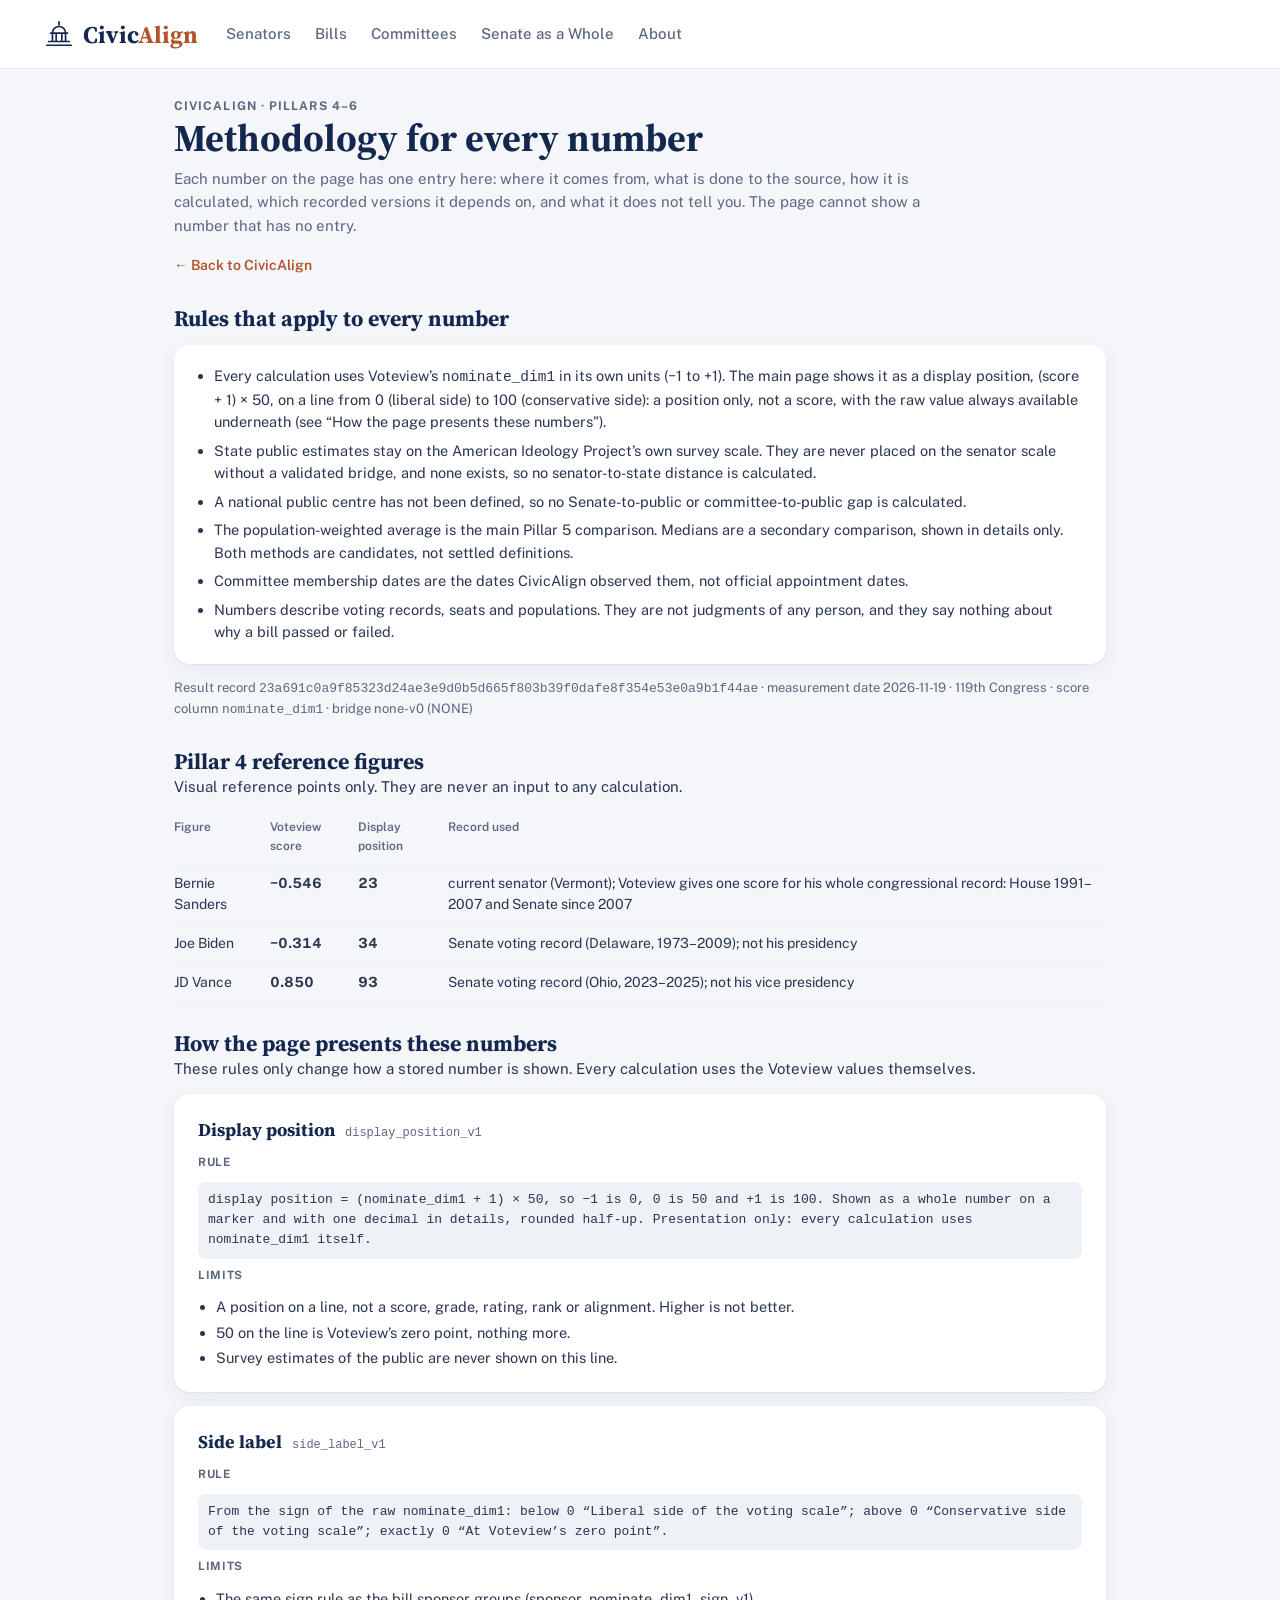
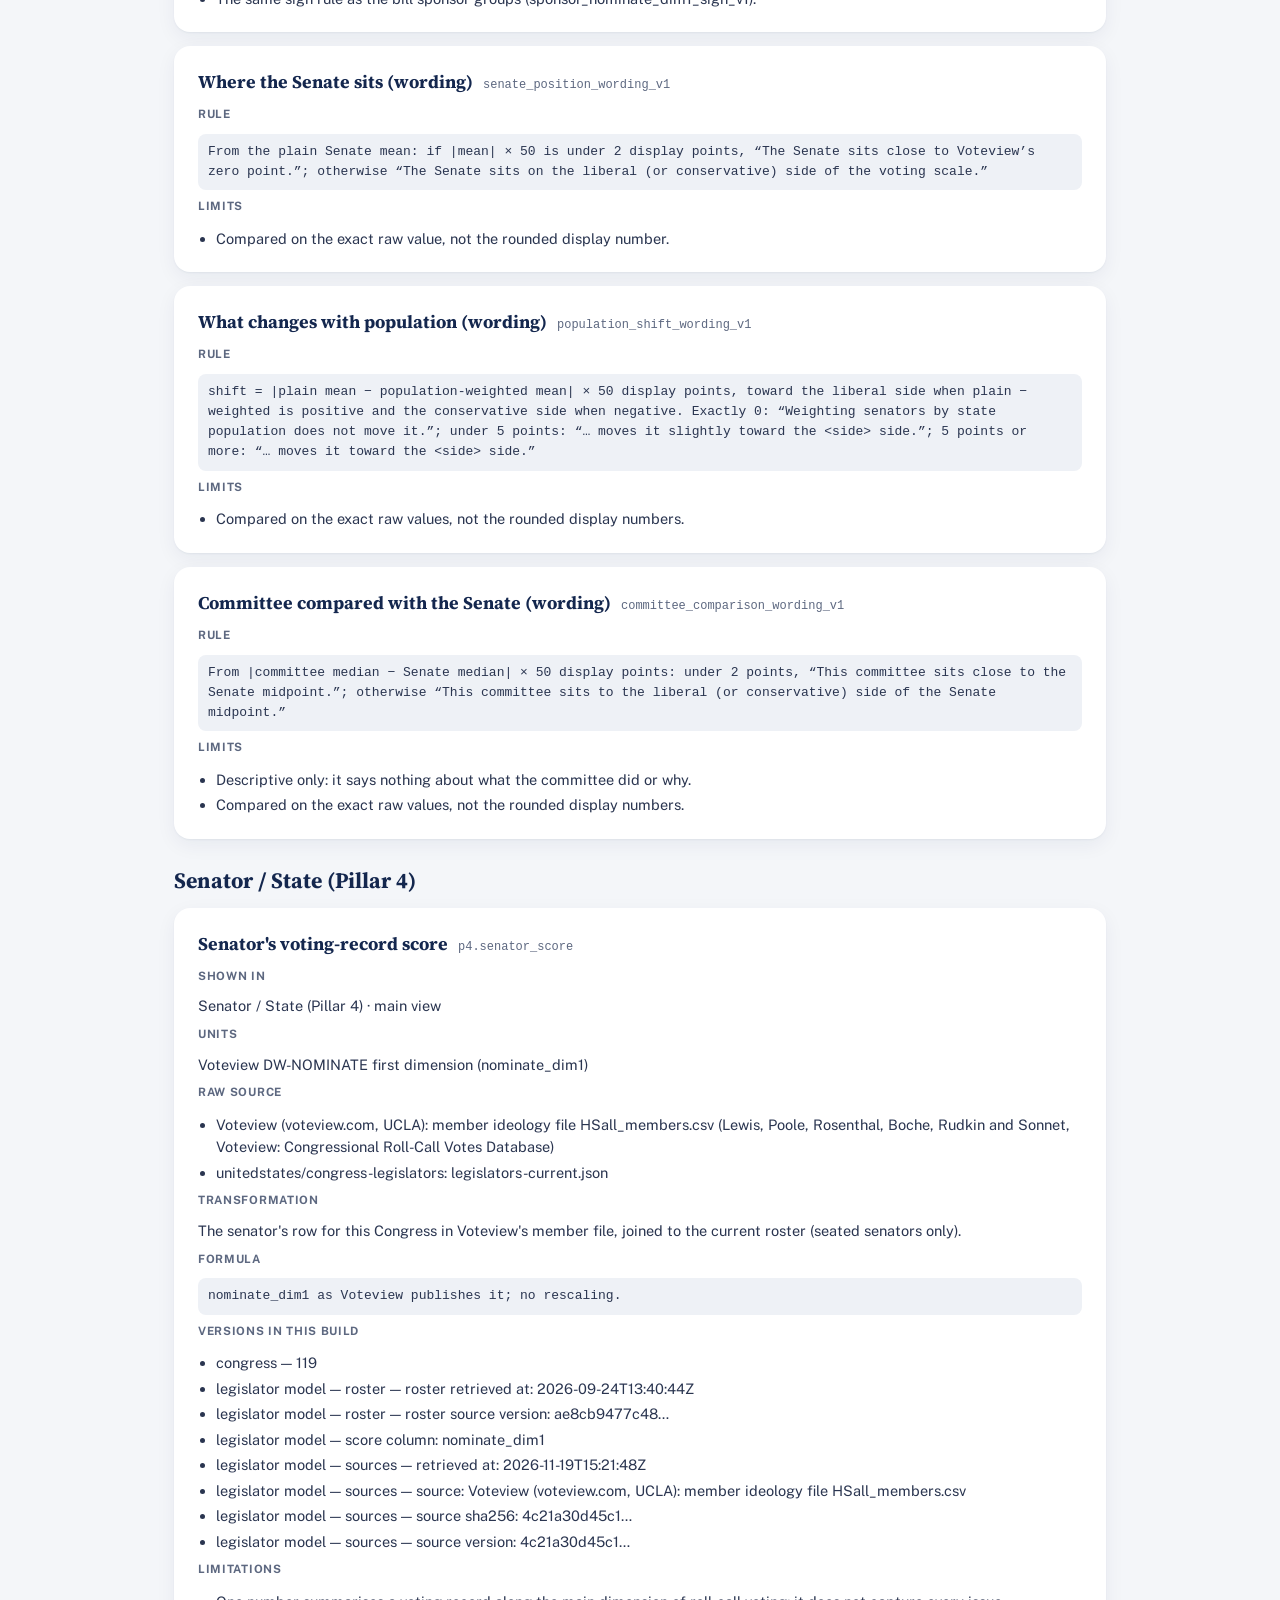
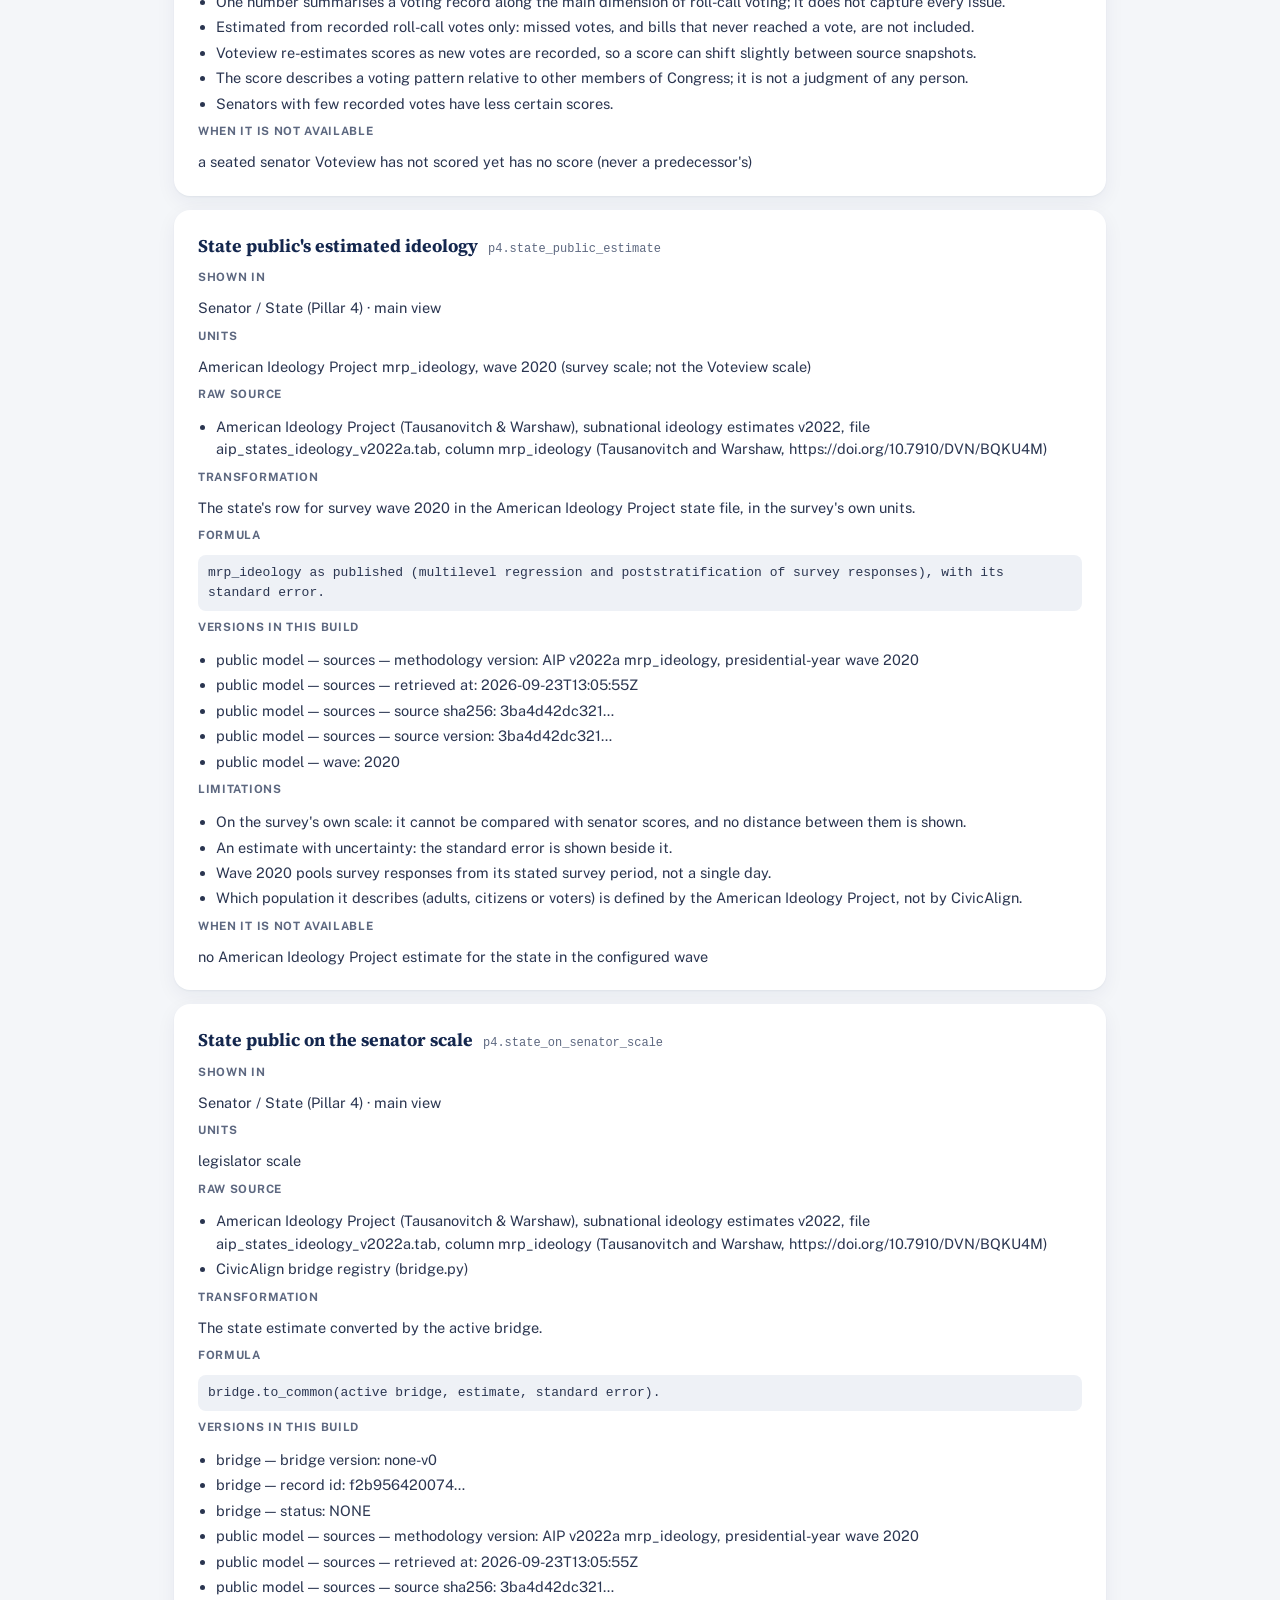
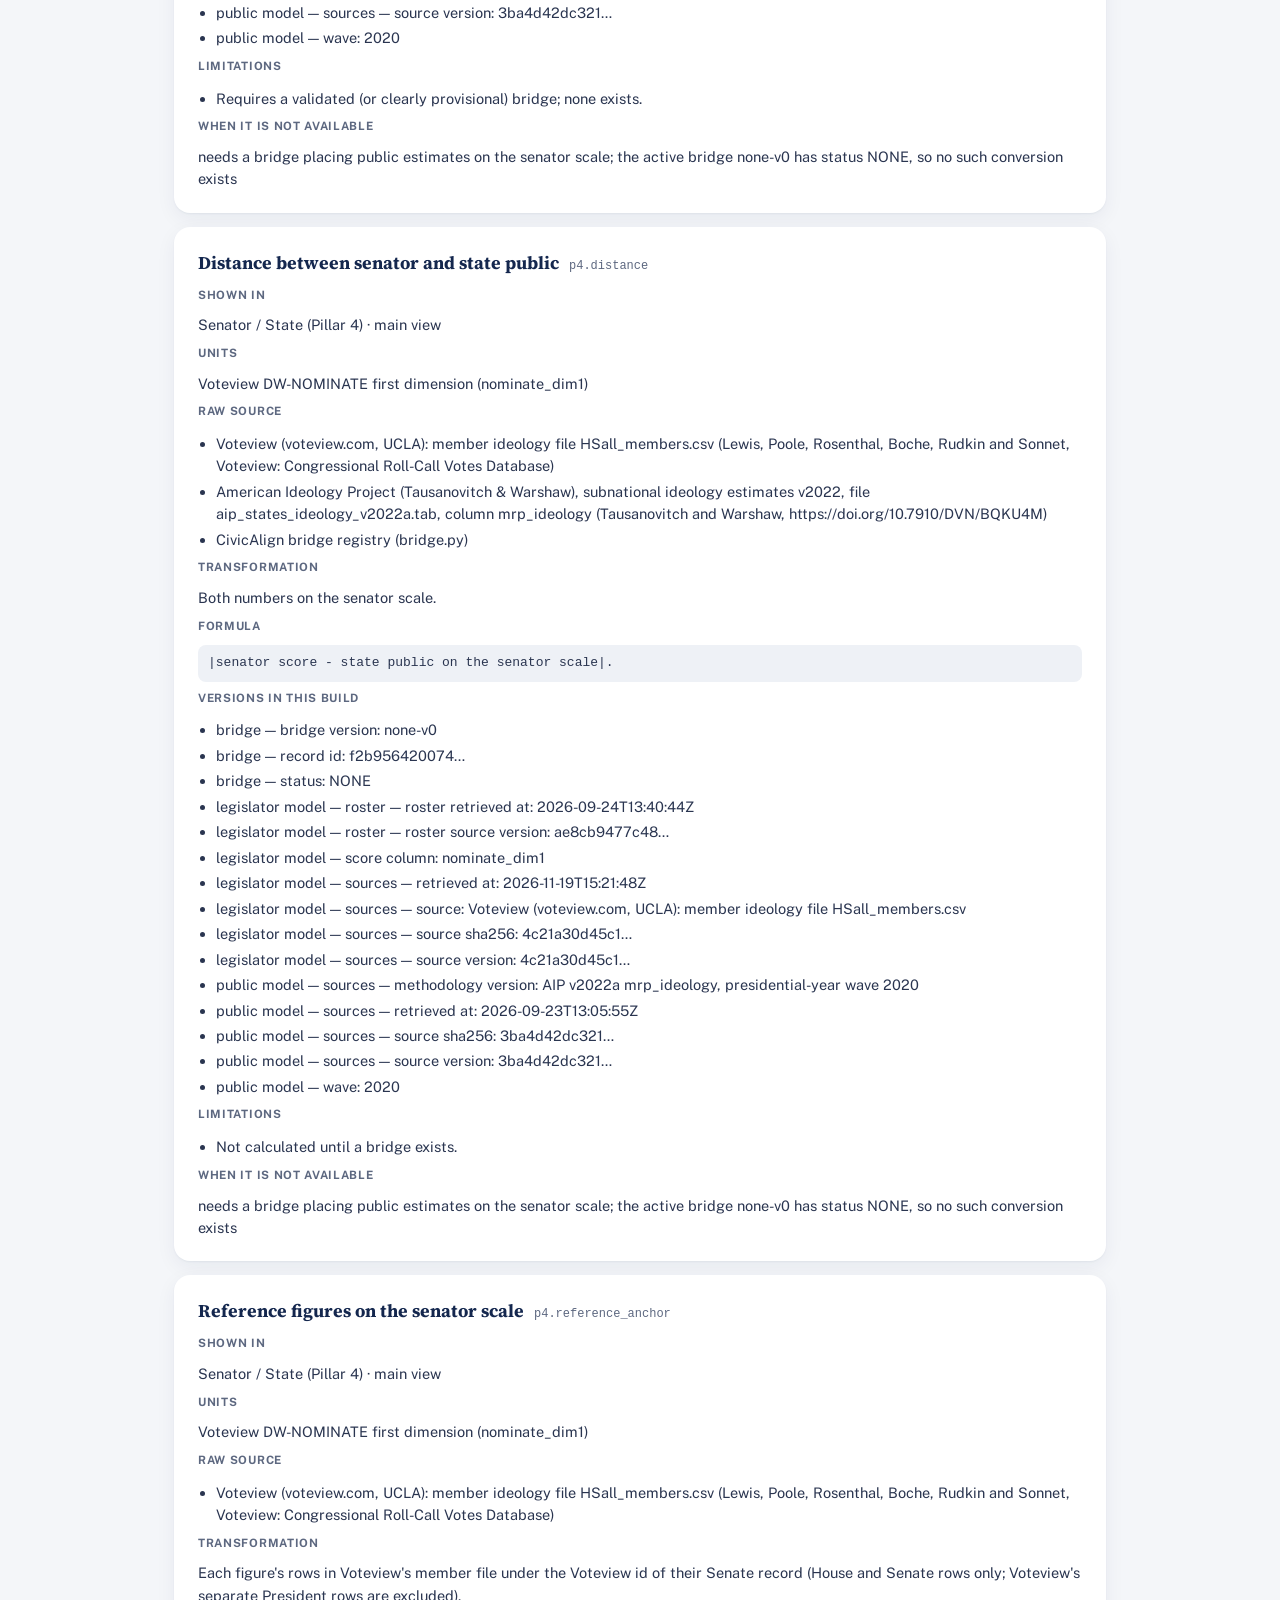
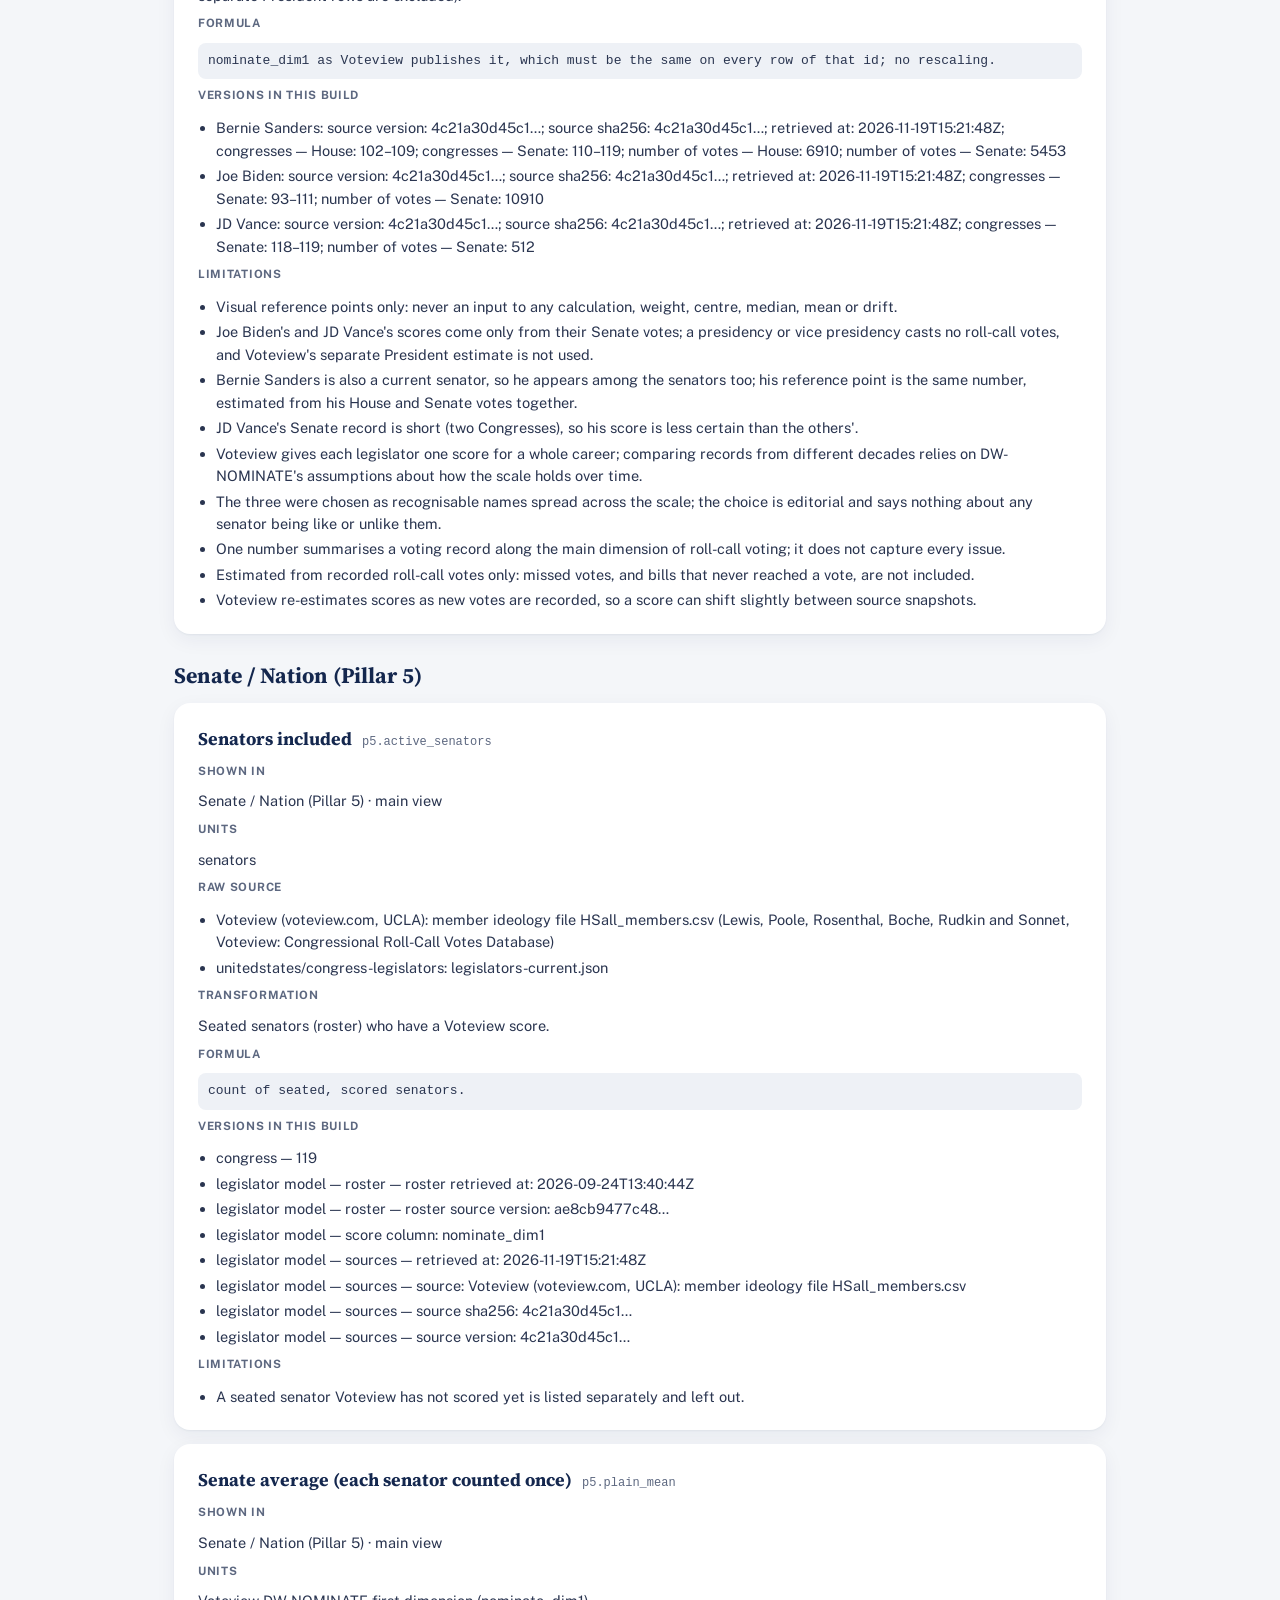
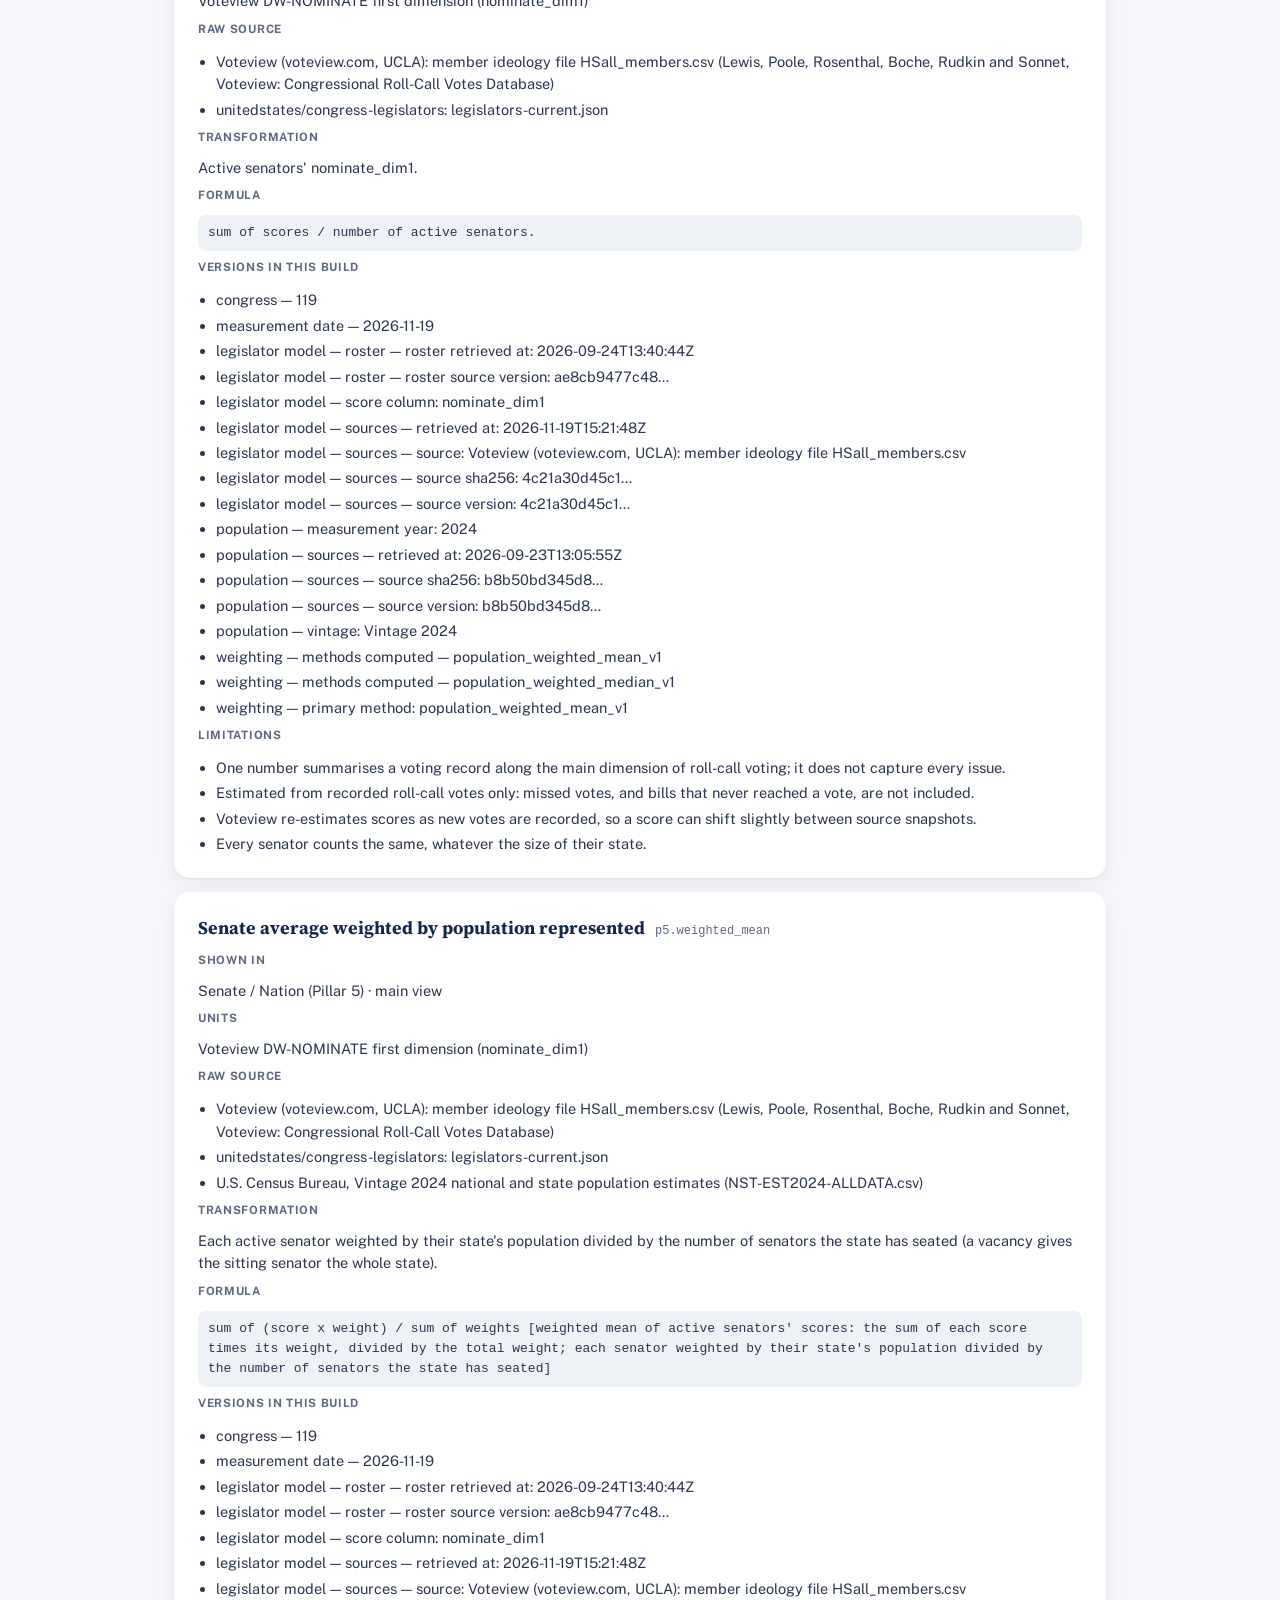
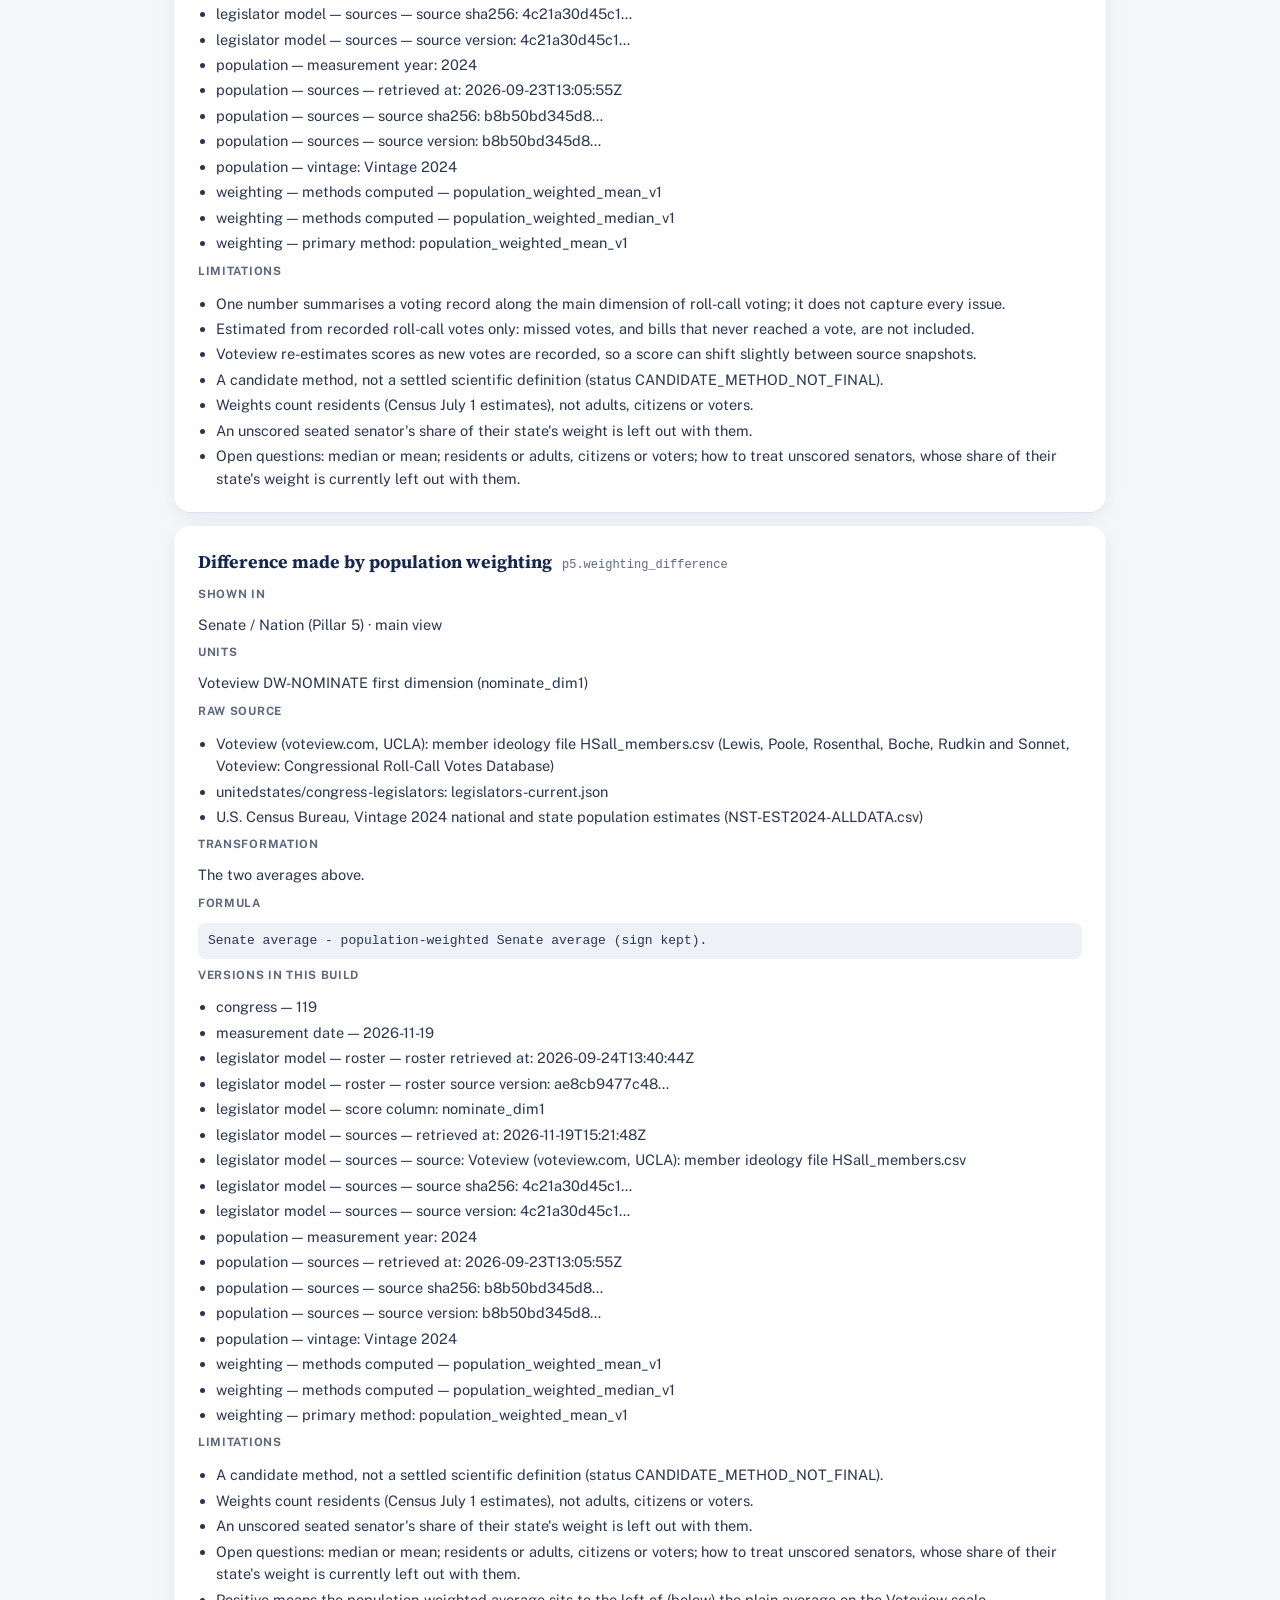
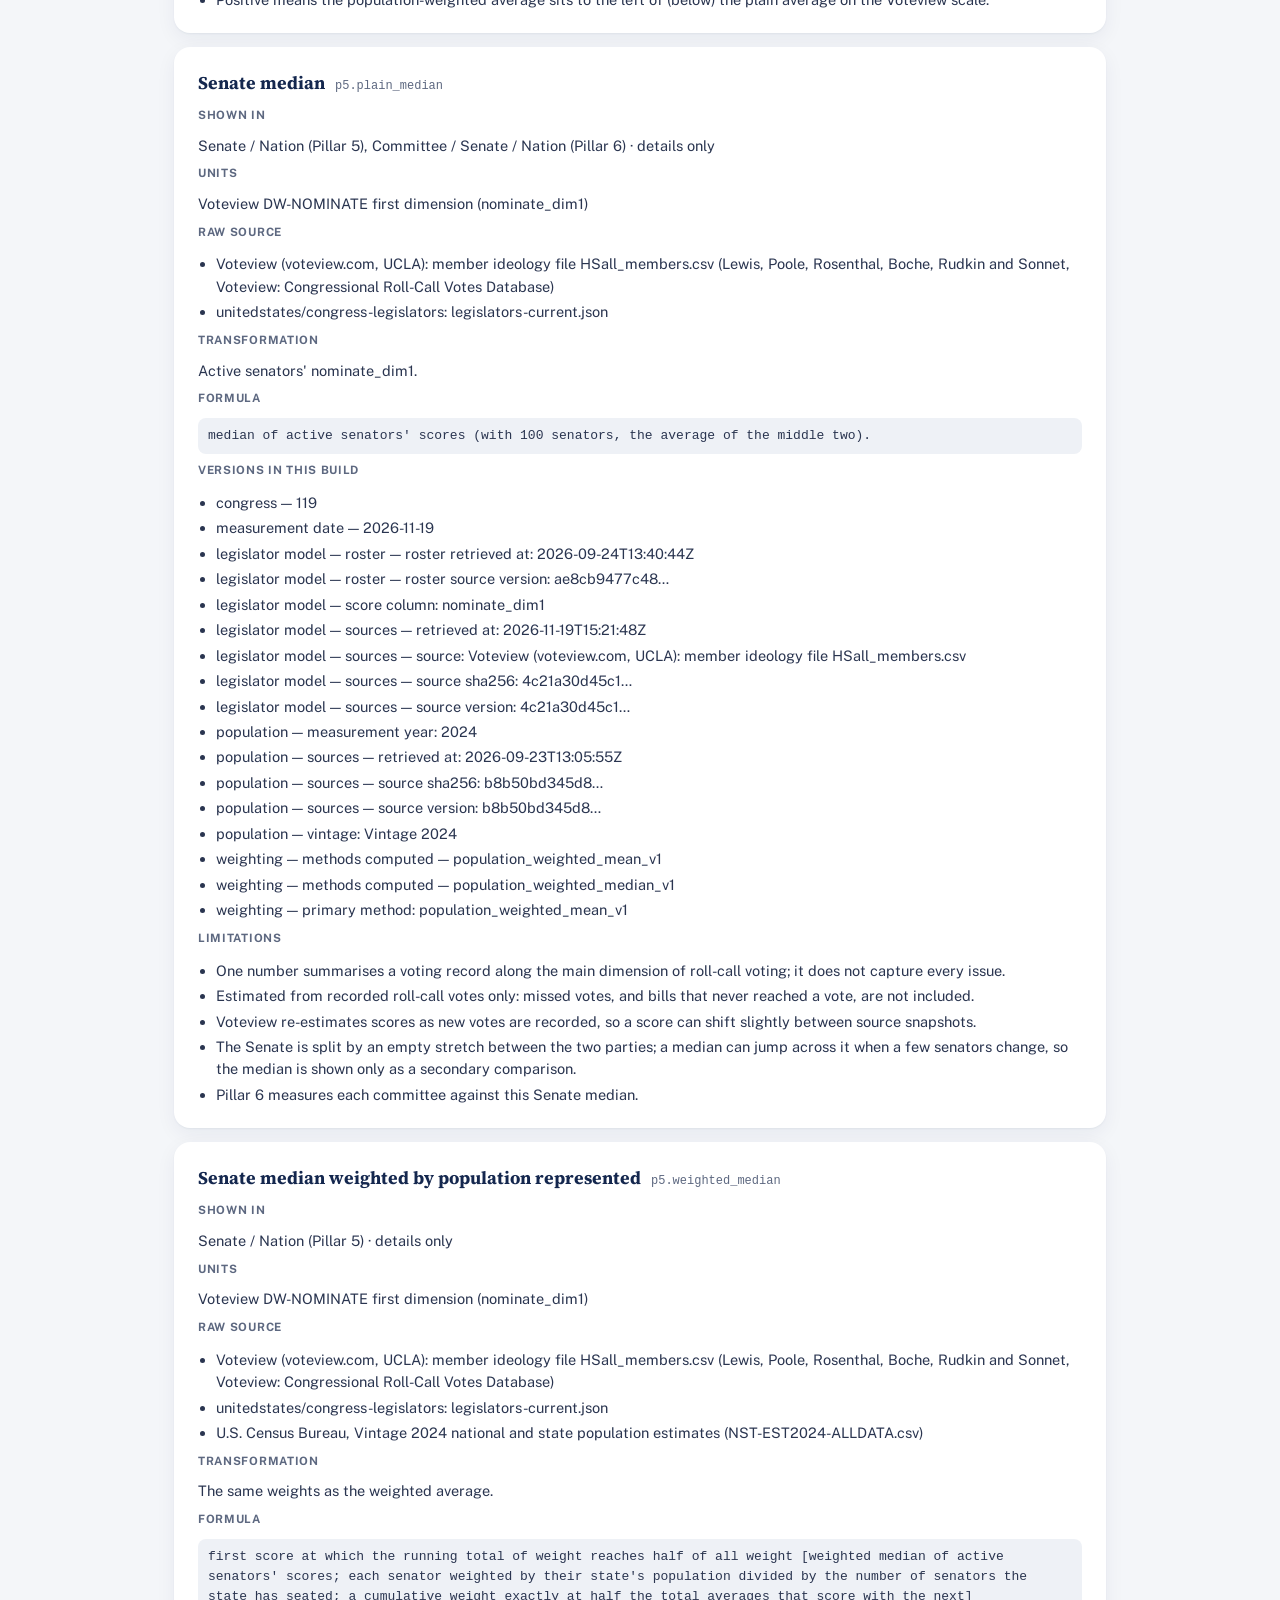
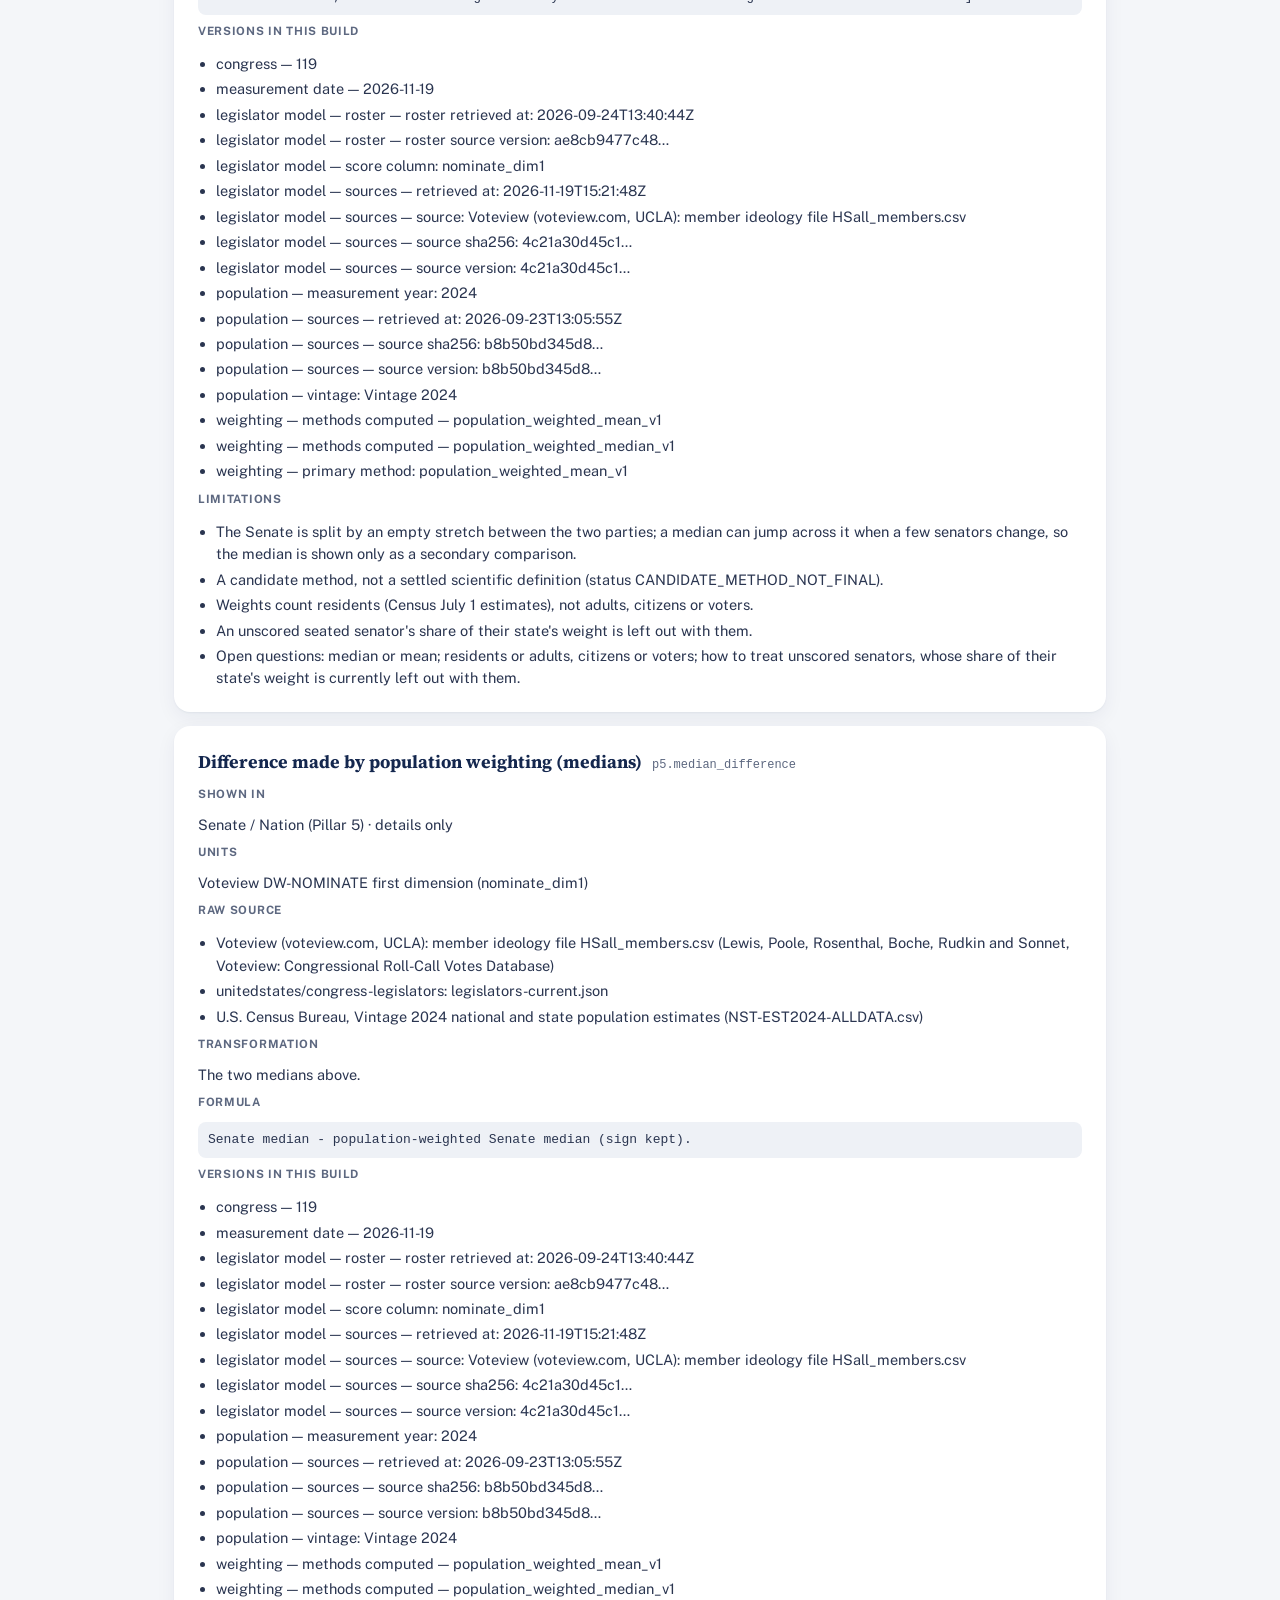
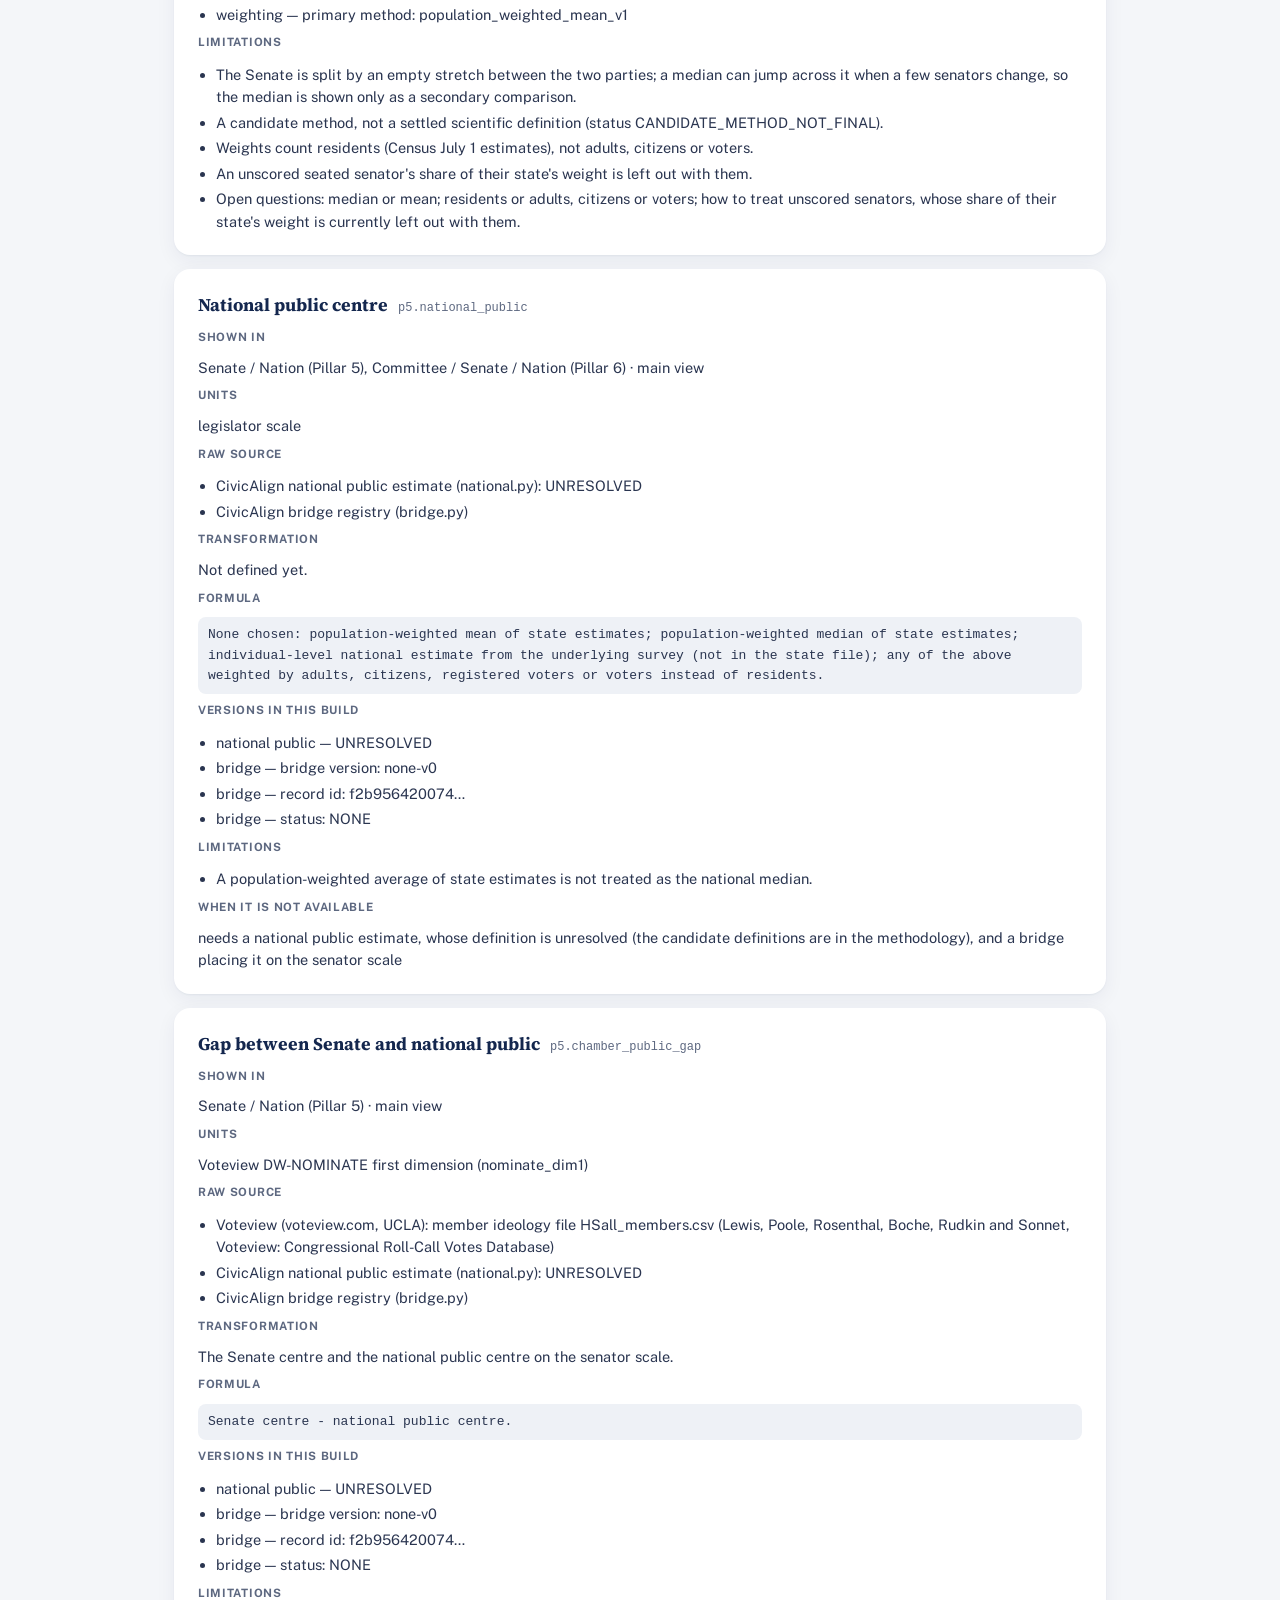
==== demo/methodology.html @ acb94f49 "Daily update: pages and records refreshed from a verified source snapshot" ====
<!DOCTYPE html>
<html lang="en">
<head>
<meta charset="utf-8">
<meta name="viewport" content="width=device-width, initial-scale=1, viewport-fit=cover">
<title>Pillars 4–6 Methodology</title>
<meta name="description" content="The source, transformation, formula, versions and limitations behind every number on the CivicAlign Pillars 4–6 page.">
<link rel="preconnect" href="https://fonts.googleapis.com">
<link rel="preconnect" href="https://fonts.gstatic.com" crossorigin>
<link rel="stylesheet" href="https://fonts.googleapis.com/css2?family=Source+Serif+4:opsz,wght@8..60,400;8..60,600;8..60,700&family=Public+Sans:wght@400;500;600;700&display=swap">
<link rel="stylesheet" href="civicalign.css">
<style>
:root,:root:not([data-theme="light"]),:root[data-theme="dark"]{color-scheme:light;--paper:#f4f6f9;--surface:#fff;--ink:#14274e;--muted:#5d6880;--rule:#e2e6ee;--rule-soft:#eef1f6;--alert:#b4532a;--alert-soft:#fbf1ec;--calm:#1f7a4d;--calm-soft:#e6f4ec;--rep:#c0392b;--dem:#2f5fb3;--text:#2a3550}
body{background:var(--paper);color:var(--text);font-size:15px;line-height:1.55}
a{color:var(--alert);text-decoration:none}a:hover{text-decoration:underline}
.site{background:#fff;border-bottom:1px solid var(--rule)}.site-in{max-width:1240px;margin:auto;padding:0 24px;display:flex;align-items:center;gap:28px;min-height:68px;flex-wrap:wrap}
.logo{display:flex;align-items:center;gap:9px;font:700 24px var(--serif);color:var(--ink);white-space:nowrap}.logo:hover{text-decoration:none}.logo b{color:var(--alert);font-weight:700}
.site nav{display:flex;gap:24px;align-self:stretch;overflow-x:auto;scrollbar-width:none}.site nav a{display:flex;align-items:center;color:var(--muted);font-weight:500;white-space:nowrap;min-height:40px}.site nav a:hover{color:var(--ink);text-decoration:none}
.wrap{max-width:980px;padding:28px 24px 48px}
h1,h2,h3{color:var(--ink);font-weight:700}h1{font-size:38px;line-height:1.2;letter-spacing:0}
.eyebrow{font-family:var(--sans);font-weight:700;letter-spacing:.09em}.sub{font-size:15px;max-width:760px;margin-top:6px}
.wrap>header{margin-bottom:8px}
.wrap h2{margin-top:28px;font-size:22px}
.rules,.entry{background:var(--surface);border-radius:16px;box-shadow:0 1px 2px rgba(20,39,78,.05),0 6px 20px rgba(20,39,78,.06);border:0}
.rules{margin-top:14px;padding:20px 24px 20px 40px;display:grid;gap:6px;font-size:14.5px;max-width:none}
.entry{margin-top:14px;padding:22px 24px}
.entry:target{outline:2px solid var(--alert);outline-offset:2px}
.entry h3{font-size:18px}
.entry h3 code{font-family:var(--mono);font-size:12px;font-weight:400;color:var(--muted);margin-left:6px}
.entry dl{margin:10px 0 0;display:grid;gap:8px}
.entry dt{font-size:11.5px;font-weight:700;letter-spacing:.06em;text-transform:uppercase;color:var(--muted)}
.entry dd{margin:2px 0 0;font-size:14.5px;overflow-wrap:anywhere}
.entry ul{margin:2px 0 0;padding-left:18px;display:grid;gap:3px}
.entry .formula{font-family:var(--mono);font-size:13px;background:var(--rule-soft);padding:8px 10px;border-radius:8px}
.asof{margin-top:14px;font-size:13px;color:var(--muted);overflow-wrap:anywhere}
table.anchors{border-collapse:collapse;width:100%;margin-top:12px;font-size:14px}
table.anchors th,table.anchors td{text-align:left;padding:8px 10px 8px 0;border-bottom:1px solid var(--rule-soft);vertical-align:top}
table.anchors th{font-size:12px;color:var(--muted);font-weight:600}
table.anchors td.n{font-variant-numeric:tabular-nums;font-weight:700;white-space:nowrap}
.back{margin-top:18px;font-size:14px}.back a{color:var(--alert);font-weight:600}
@media (max-width:640px){.site-in{padding:10px 16px;gap:6px 16px}.site nav{flex:1 1 100%;gap:18px}.wrap{padding:16px 16px 36px}h1{font-size:30px}.rules{padding:16px 16px 16px 32px}.entry{padding:16px}}
</style>
</head>
<body>
<div class="site"><div class="site-in"><a class="logo" href="civicalign.html"><svg width="30" height="30" viewBox="0 0 32 32" fill="none" stroke="#14274e" stroke-width="1.8" stroke-linecap="round" aria-hidden="true"><path d="M16 3v3M9 15a7 7 0 0 1 14 0M7 15h18M9 15v9M13 15v9M19 15v9M23 15v9M5 24h22M3 28h26"/></svg><span>Civic<b>Align</b></span></a>
<nav aria-label="Main"><a href="civicalign.html#/senators">Senators</a><a href="civicalign.html#/bills">Bills</a><a href="civicalign.html#/committees">Committees</a><a href="civicalign.html#/senate">Senate as a Whole</a><a href="civicalign.html#/about">About</a></nav></div></div>
<div class="wrap">
<header>
  <p class="eyebrow">CivicAlign &middot; Pillars 4–6</p>
  <h1>Methodology for every number</h1>
  <p class="sub">Each number on the page has one entry here: where it comes from, what is done to the
    source, how it is calculated, which recorded versions it depends on, and what it does not tell you.
    The page cannot show a number that has no entry.</p>
  <p class="back"><a href="civicalign.html">← Back to CivicAlign</a></p>
</header>

<h2>Rules that apply to every number</h2>
<ul class="rules">
  <li>Every calculation uses Voteview’s <code>nominate_dim1</code> in its own units (−1 to +1). The main page shows it as a display position, (score + 1) × 50, on a line from 0 (liberal side) to 100 (conservative side): a position only, not a score, with the raw value always available underneath (see “How the page presents these numbers”).</li>
  <li>State public estimates stay on the American Ideology Project’s own survey scale. They are never placed on the senator scale without a validated bridge, and none exists, so no senator-to-state distance is calculated.</li>
  <li>A national public centre has not been defined, so no Senate-to-public or committee-to-public gap is calculated.</li>
  <li>The population-weighted average is the main Pillar 5 comparison. Medians are a secondary comparison, shown in details only. Both methods are candidates, not settled definitions.</li>
  <li>Committee membership dates are the dates CivicAlign observed them, not official appointment dates.</li>
  <li>Numbers describe voting records, seats and populations. They are not judgments of any person, and they say nothing about why a bill passed or failed.</li>
</ul>

<p class="asof">Result record <code>23a691c0a9f85323d24ae3e9d0b5d665f803b39f0dafe8f354e53e0a9b1f44ae</code> &middot; measurement date 2026-11-19 &middot; 119th Congress &middot; score column <code>nominate_dim1</code> &middot; bridge none-v0 (NONE)</p><h2 id="anchors">Pillar 4 reference figures</h2><p>Visual reference points only. They are never an input to any calculation.</p><table class="anchors"><tr><th>Figure</th><th>Voteview score</th><th>Display position</th><th>Record used</th></tr><tr><td>Bernie Sanders</td><td class="n">−0.546</td><td class="n">23</td><td>current senator (Vermont); Voteview gives one score for his whole congressional record: House 1991–2007 and Senate since 2007</td></tr><tr><td>Joe Biden</td><td class="n">−0.314</td><td class="n">34</td><td>Senate voting record (Delaware, 1973–2009); not his presidency</td></tr><tr><td>JD Vance</td><td class="n">0.850</td><td class="n">93</td><td>Senate voting record (Ohio, 2023–2025); not his vice presidency</td></tr></table><h2 id="display-rules">How the page presents these numbers</h2><p>These rules only change how a stored number is shown. Every calculation uses the Voteview values themselves.</p><section class="entry" id="display_position_v1"><h3>Display position <code>display_position_v1</code></h3><dl><dt>Rule</dt><dd class="formula">display position = (nominate_dim1 + 1) × 50, so −1 is 0, 0 is 50 and +1 is 100. Shown as a whole number on a marker and with one decimal in details, rounded half-up. Presentation only: every calculation uses nominate_dim1 itself.</dd><dt>Limits</dt><dd><ul><li>A position on a line, not a score, grade, rating, rank or alignment. Higher is not better.</li><li>50 on the line is Voteview’s zero point, nothing more.</li><li>Survey estimates of the public are never shown on this line.</li></ul></dd></dl></section><section class="entry" id="side_label_v1"><h3>Side label <code>side_label_v1</code></h3><dl><dt>Rule</dt><dd class="formula">From the sign of the raw nominate_dim1: below 0 “Liberal side of the voting scale”; above 0 “Conservative side of the voting scale”; exactly 0 “At Voteview’s zero point”.</dd><dt>Limits</dt><dd><ul><li>The same sign rule as the bill sponsor groups (sponsor_nominate_dim1_sign_v1).</li></ul></dd></dl></section><section class="entry" id="senate_position_wording_v1"><h3>Where the Senate sits (wording) <code>senate_position_wording_v1</code></h3><dl><dt>Rule</dt><dd class="formula">From the plain Senate mean: if |mean| × 50 is under 2 display points, “The Senate sits close to Voteview’s zero point.”; otherwise “The Senate sits on the liberal (or conservative) side of the voting scale.”</dd><dt>Limits</dt><dd><ul><li>Compared on the exact raw value, not the rounded display number.</li></ul></dd></dl></section><section class="entry" id="population_shift_wording_v1"><h3>What changes with population (wording) <code>population_shift_wording_v1</code></h3><dl><dt>Rule</dt><dd class="formula">shift = |plain mean − population-weighted mean| × 50 display points, toward the liberal side when plain − weighted is positive and the conservative side when negative. Exactly 0: “Weighting senators by state population does not move it.”; under 5 points: “… moves it slightly toward the &lt;side&gt; side.”; 5 points or more: “… moves it toward the &lt;side&gt; side.”</dd><dt>Limits</dt><dd><ul><li>Compared on the exact raw values, not the rounded display numbers.</li></ul></dd></dl></section><section class="entry" id="committee_comparison_wording_v1"><h3>Committee compared with the Senate (wording) <code>committee_comparison_wording_v1</code></h3><dl><dt>Rule</dt><dd class="formula">From |committee median − Senate median| × 50 display points: under 2 points, “This committee sits close to the Senate midpoint.”; otherwise “This committee sits to the liberal (or conservative) side of the Senate midpoint.”</dd><dt>Limits</dt><dd><ul><li>Descriptive only: it says nothing about what the committee did or why.</li><li>Compared on the exact raw values, not the rounded display numbers.</li></ul></dd></dl></section><h2 id="view-senator_state">Senator / State (Pillar 4)</h2><section class="entry" id="p4.senator_score"><h3>Senator&#x27;s voting-record score <code>p4.senator_score</code></h3><dl><dt>Shown in</dt><dd>Senator / State (Pillar 4) &middot; main view</dd><dt>Units</dt><dd>Voteview DW-NOMINATE first dimension (nominate_dim1)</dd><dt>Raw source</dt><dd><ul><li>Voteview (voteview.com, UCLA): member ideology file HSall_members.csv (Lewis, Poole, Rosenthal, Boche, Rudkin and Sonnet, Voteview: Congressional Roll-Call Votes Database)</li><li>unitedstates/congress-legislators: legislators-current.json</li></ul></dd><dt>Transformation</dt><dd>The senator&#x27;s row for this Congress in Voteview&#x27;s member file, joined to the current roster (seated senators only).</dd><dt>Formula</dt><dd class="formula">nominate_dim1 as Voteview publishes it; no rescaling.</dd><dt>Versions in this build</dt><dd><ul><li>congress — 119</li><li>legislator model — roster — roster retrieved at: 2026-09-24T13:40:44Z</li><li>legislator model — roster — roster source version: ae8cb9477c48…</li><li>legislator model — score column: nominate_dim1</li><li>legislator model — sources — retrieved at: 2026-11-19T15:21:48Z</li><li>legislator model — sources — source: Voteview (voteview.com, UCLA): member ideology file HSall_members.csv</li><li>legislator model — sources — source sha256: 4c21a30d45c1…</li><li>legislator model — sources — source version: 4c21a30d45c1…</li></ul></dd><dt>Limitations</dt><dd><ul><li>One number summarises a voting record along the main dimension of roll-call voting; it does not capture every issue.</li><li>Estimated from recorded roll-call votes only: missed votes, and bills that never reached a vote, are not included.</li><li>Voteview re-estimates scores as new votes are recorded, so a score can shift slightly between source snapshots.</li><li>The score describes a voting pattern relative to other members of Congress; it is not a judgment of any person.</li><li>Senators with few recorded votes have less certain scores.</li></ul></dd><dt>When it is not available</dt><dd>a seated senator Voteview has not scored yet has no score (never a predecessor&#x27;s)</dd></dl></section><section class="entry" id="p4.state_public_estimate"><h3>State public&#x27;s estimated ideology <code>p4.state_public_estimate</code></h3><dl><dt>Shown in</dt><dd>Senator / State (Pillar 4) &middot; main view</dd><dt>Units</dt><dd>American Ideology Project mrp_ideology, wave 2020 (survey scale; not the Voteview scale)</dd><dt>Raw source</dt><dd><ul><li>American Ideology Project (Tausanovitch &amp; Warshaw), subnational ideology estimates v2022, file aip_states_ideology_v2022a.tab, column mrp_ideology (Tausanovitch and Warshaw, https://doi.org/10.7910/DVN/BQKU4M)</li></ul></dd><dt>Transformation</dt><dd>The state&#x27;s row for survey wave 2020 in the American Ideology Project state file, in the survey&#x27;s own units.</dd><dt>Formula</dt><dd class="formula">mrp_ideology as published (multilevel regression and poststratification of survey responses), with its standard error.</dd><dt>Versions in this build</dt><dd><ul><li>public model — sources — methodology version: AIP v2022a mrp_ideology, presidential-year wave 2020</li><li>public model — sources — retrieved at: 2026-09-23T13:05:55Z</li><li>public model — sources — source sha256: 3ba4d42dc321…</li><li>public model — sources — source version: 3ba4d42dc321…</li><li>public model — wave: 2020</li></ul></dd><dt>Limitations</dt><dd><ul><li>On the survey&#x27;s own scale: it cannot be compared with senator scores, and no distance between them is shown.</li><li>An estimate with uncertainty: the standard error is shown beside it.</li><li>Wave 2020 pools survey responses from its stated survey period, not a single day.</li><li>Which population it describes (adults, citizens or voters) is defined by the American Ideology Project, not by CivicAlign.</li></ul></dd><dt>When it is not available</dt><dd>no American Ideology Project estimate for the state in the configured wave</dd></dl></section><section class="entry" id="p4.state_on_senator_scale"><h3>State public on the senator scale <code>p4.state_on_senator_scale</code></h3><dl><dt>Shown in</dt><dd>Senator / State (Pillar 4) &middot; main view</dd><dt>Units</dt><dd>legislator scale</dd><dt>Raw source</dt><dd><ul><li>American Ideology Project (Tausanovitch &amp; Warshaw), subnational ideology estimates v2022, file aip_states_ideology_v2022a.tab, column mrp_ideology (Tausanovitch and Warshaw, https://doi.org/10.7910/DVN/BQKU4M)</li><li>CivicAlign bridge registry (bridge.py)</li></ul></dd><dt>Transformation</dt><dd>The state estimate converted by the active bridge.</dd><dt>Formula</dt><dd class="formula">bridge.to_common(active bridge, estimate, standard error).</dd><dt>Versions in this build</dt><dd><ul><li>bridge — bridge version: none-v0</li><li>bridge — record id: f2b956420074…</li><li>bridge — status: NONE</li><li>public model — sources — methodology version: AIP v2022a mrp_ideology, presidential-year wave 2020</li><li>public model — sources — retrieved at: 2026-09-23T13:05:55Z</li><li>public model — sources — source sha256: 3ba4d42dc321…</li><li>public model — sources — source version: 3ba4d42dc321…</li><li>public model — wave: 2020</li></ul></dd><dt>Limitations</dt><dd><ul><li>Requires a validated (or clearly provisional) bridge; none exists.</li></ul></dd><dt>When it is not available</dt><dd>needs a bridge placing public estimates on the senator scale; the active bridge none-v0 has status NONE, so no such conversion exists</dd></dl></section><section class="entry" id="p4.distance"><h3>Distance between senator and state public <code>p4.distance</code></h3><dl><dt>Shown in</dt><dd>Senator / State (Pillar 4) &middot; main view</dd><dt>Units</dt><dd>Voteview DW-NOMINATE first dimension (nominate_dim1)</dd><dt>Raw source</dt><dd><ul><li>Voteview (voteview.com, UCLA): member ideology file HSall_members.csv (Lewis, Poole, Rosenthal, Boche, Rudkin and Sonnet, Voteview: Congressional Roll-Call Votes Database)</li><li>American Ideology Project (Tausanovitch &amp; Warshaw), subnational ideology estimates v2022, file aip_states_ideology_v2022a.tab, column mrp_ideology (Tausanovitch and Warshaw, https://doi.org/10.7910/DVN/BQKU4M)</li><li>CivicAlign bridge registry (bridge.py)</li></ul></dd><dt>Transformation</dt><dd>Both numbers on the senator scale.</dd><dt>Formula</dt><dd class="formula">|senator score - state public on the senator scale|.</dd><dt>Versions in this build</dt><dd><ul><li>bridge — bridge version: none-v0</li><li>bridge — record id: f2b956420074…</li><li>bridge — status: NONE</li><li>legislator model — roster — roster retrieved at: 2026-09-24T13:40:44Z</li><li>legislator model — roster — roster source version: ae8cb9477c48…</li><li>legislator model — score column: nominate_dim1</li><li>legislator model — sources — retrieved at: 2026-11-19T15:21:48Z</li><li>legislator model — sources — source: Voteview (voteview.com, UCLA): member ideology file HSall_members.csv</li><li>legislator model — sources — source sha256: 4c21a30d45c1…</li><li>legislator model — sources — source version: 4c21a30d45c1…</li><li>public model — sources — methodology version: AIP v2022a mrp_ideology, presidential-year wave 2020</li><li>public model — sources — retrieved at: 2026-09-23T13:05:55Z</li><li>public model — sources — source sha256: 3ba4d42dc321…</li><li>public model — sources — source version: 3ba4d42dc321…</li><li>public model — wave: 2020</li></ul></dd><dt>Limitations</dt><dd><ul><li>Not calculated until a bridge exists.</li></ul></dd><dt>When it is not available</dt><dd>needs a bridge placing public estimates on the senator scale; the active bridge none-v0 has status NONE, so no such conversion exists</dd></dl></section><section class="entry" id="p4.reference_anchor"><h3>Reference figures on the senator scale <code>p4.reference_anchor</code></h3><dl><dt>Shown in</dt><dd>Senator / State (Pillar 4) &middot; main view</dd><dt>Units</dt><dd>Voteview DW-NOMINATE first dimension (nominate_dim1)</dd><dt>Raw source</dt><dd><ul><li>Voteview (voteview.com, UCLA): member ideology file HSall_members.csv (Lewis, Poole, Rosenthal, Boche, Rudkin and Sonnet, Voteview: Congressional Roll-Call Votes Database)</li></ul></dd><dt>Transformation</dt><dd>Each figure&#x27;s rows in Voteview&#x27;s member file under the Voteview id of their Senate record (House and Senate rows only; Voteview&#x27;s separate President rows are excluded).</dd><dt>Formula</dt><dd class="formula">nominate_dim1 as Voteview publishes it, which must be the same on every row of that id; no rescaling.</dd><dt>Versions in this build</dt><dd><ul><li>Bernie Sanders: source version: 4c21a30d45c1…; source sha256: 4c21a30d45c1…; retrieved at: 2026-11-19T15:21:48Z; congresses — House: 102–109; congresses — Senate: 110–119; number of votes — House: 6910; number of votes — Senate: 5453</li><li>Joe Biden: source version: 4c21a30d45c1…; source sha256: 4c21a30d45c1…; retrieved at: 2026-11-19T15:21:48Z; congresses — Senate: 93–111; number of votes — Senate: 10910</li><li>JD Vance: source version: 4c21a30d45c1…; source sha256: 4c21a30d45c1…; retrieved at: 2026-11-19T15:21:48Z; congresses — Senate: 118–119; number of votes — Senate: 512</li></ul></dd><dt>Limitations</dt><dd><ul><li>Visual reference points only: never an input to any calculation, weight, centre, median, mean or drift.</li><li>Joe Biden&#x27;s and JD Vance&#x27;s scores come only from their Senate votes; a presidency or vice presidency casts no roll-call votes, and Voteview&#x27;s separate President estimate is not used.</li><li>Bernie Sanders is also a current senator, so he appears among the senators too; his reference point is the same number, estimated from his House and Senate votes together.</li><li>JD Vance&#x27;s Senate record is short (two Congresses), so his score is less certain than the others&#x27;.</li><li>Voteview gives each legislator one score for a whole career; comparing records from different decades relies on DW-NOMINATE&#x27;s assumptions about how the scale holds over time.</li><li>The three were chosen as recognisable names spread across the scale; the choice is editorial and says nothing about any senator being like or unlike them.</li><li>One number summarises a voting record along the main dimension of roll-call voting; it does not capture every issue.</li><li>Estimated from recorded roll-call votes only: missed votes, and bills that never reached a vote, are not included.</li><li>Voteview re-estimates scores as new votes are recorded, so a score can shift slightly between source snapshots.</li></ul></dd></dl></section><h2 id="view-senate_nation">Senate / Nation (Pillar 5)</h2><section class="entry" id="p5.active_senators"><h3>Senators included <code>p5.active_senators</code></h3><dl><dt>Shown in</dt><dd>Senate / Nation (Pillar 5) &middot; main view</dd><dt>Units</dt><dd>senators</dd><dt>Raw source</dt><dd><ul><li>Voteview (voteview.com, UCLA): member ideology file HSall_members.csv (Lewis, Poole, Rosenthal, Boche, Rudkin and Sonnet, Voteview: Congressional Roll-Call Votes Database)</li><li>unitedstates/congress-legislators: legislators-current.json</li></ul></dd><dt>Transformation</dt><dd>Seated senators (roster) who have a Voteview score.</dd><dt>Formula</dt><dd class="formula">count of seated, scored senators.</dd><dt>Versions in this build</dt><dd><ul><li>congress — 119</li><li>legislator model — roster — roster retrieved at: 2026-09-24T13:40:44Z</li><li>legislator model — roster — roster source version: ae8cb9477c48…</li><li>legislator model — score column: nominate_dim1</li><li>legislator model — sources — retrieved at: 2026-11-19T15:21:48Z</li><li>legislator model — sources — source: Voteview (voteview.com, UCLA): member ideology file HSall_members.csv</li><li>legislator model — sources — source sha256: 4c21a30d45c1…</li><li>legislator model — sources — source version: 4c21a30d45c1…</li></ul></dd><dt>Limitations</dt><dd><ul><li>A seated senator Voteview has not scored yet is listed separately and left out.</li></ul></dd></dl></section><section class="entry" id="p5.plain_mean"><h3>Senate average (each senator counted once) <code>p5.plain_mean</code></h3><dl><dt>Shown in</dt><dd>Senate / Nation (Pillar 5) &middot; main view</dd><dt>Units</dt><dd>Voteview DW-NOMINATE first dimension (nominate_dim1)</dd><dt>Raw source</dt><dd><ul><li>Voteview (voteview.com, UCLA): member ideology file HSall_members.csv (Lewis, Poole, Rosenthal, Boche, Rudkin and Sonnet, Voteview: Congressional Roll-Call Votes Database)</li><li>unitedstates/congress-legislators: legislators-current.json</li></ul></dd><dt>Transformation</dt><dd>Active senators&#x27; nominate_dim1.</dd><dt>Formula</dt><dd class="formula">sum of scores / number of active senators.</dd><dt>Versions in this build</dt><dd><ul><li>congress — 119</li><li>measurement date — 2026-11-19</li><li>legislator model — roster — roster retrieved at: 2026-09-24T13:40:44Z</li><li>legislator model — roster — roster source version: ae8cb9477c48…</li><li>legislator model — score column: nominate_dim1</li><li>legislator model — sources — retrieved at: 2026-11-19T15:21:48Z</li><li>legislator model — sources — source: Voteview (voteview.com, UCLA): member ideology file HSall_members.csv</li><li>legislator model — sources — source sha256: 4c21a30d45c1…</li><li>legislator model — sources — source version: 4c21a30d45c1…</li><li>population — measurement year: 2024</li><li>population — sources — retrieved at: 2026-09-23T13:05:55Z</li><li>population — sources — source sha256: b8b50bd345d8…</li><li>population — sources — source version: b8b50bd345d8…</li><li>population — vintage: Vintage 2024</li><li>weighting — methods computed — population_weighted_mean_v1</li><li>weighting — methods computed — population_weighted_median_v1</li><li>weighting — primary method: population_weighted_mean_v1</li></ul></dd><dt>Limitations</dt><dd><ul><li>One number summarises a voting record along the main dimension of roll-call voting; it does not capture every issue.</li><li>Estimated from recorded roll-call votes only: missed votes, and bills that never reached a vote, are not included.</li><li>Voteview re-estimates scores as new votes are recorded, so a score can shift slightly between source snapshots.</li><li>Every senator counts the same, whatever the size of their state.</li></ul></dd></dl></section><section class="entry" id="p5.weighted_mean"><h3>Senate average weighted by population represented <code>p5.weighted_mean</code></h3><dl><dt>Shown in</dt><dd>Senate / Nation (Pillar 5) &middot; main view</dd><dt>Units</dt><dd>Voteview DW-NOMINATE first dimension (nominate_dim1)</dd><dt>Raw source</dt><dd><ul><li>Voteview (voteview.com, UCLA): member ideology file HSall_members.csv (Lewis, Poole, Rosenthal, Boche, Rudkin and Sonnet, Voteview: Congressional Roll-Call Votes Database)</li><li>unitedstates/congress-legislators: legislators-current.json</li><li>U.S. Census Bureau, Vintage 2024 national and state population estimates (NST-EST2024-ALLDATA.csv)</li></ul></dd><dt>Transformation</dt><dd>Each active senator weighted by their state&#x27;s population divided by the number of senators the state has seated (a vacancy gives the sitting senator the whole state).</dd><dt>Formula</dt><dd class="formula">sum of (score x weight) / sum of weights  [weighted mean of active senators&#x27; scores: the sum of each score times its weight, divided by the total weight; each senator weighted by their state&#x27;s population divided by the number of senators the state has seated]</dd><dt>Versions in this build</dt><dd><ul><li>congress — 119</li><li>measurement date — 2026-11-19</li><li>legislator model — roster — roster retrieved at: 2026-09-24T13:40:44Z</li><li>legislator model — roster — roster source version: ae8cb9477c48…</li><li>legislator model — score column: nominate_dim1</li><li>legislator model — sources — retrieved at: 2026-11-19T15:21:48Z</li><li>legislator model — sources — source: Voteview (voteview.com, UCLA): member ideology file HSall_members.csv</li><li>legislator model — sources — source sha256: 4c21a30d45c1…</li><li>legislator model — sources — source version: 4c21a30d45c1…</li><li>population — measurement year: 2024</li><li>population — sources — retrieved at: 2026-09-23T13:05:55Z</li><li>population — sources — source sha256: b8b50bd345d8…</li><li>population — sources — source version: b8b50bd345d8…</li><li>population — vintage: Vintage 2024</li><li>weighting — methods computed — population_weighted_mean_v1</li><li>weighting — methods computed — population_weighted_median_v1</li><li>weighting — primary method: population_weighted_mean_v1</li></ul></dd><dt>Limitations</dt><dd><ul><li>One number summarises a voting record along the main dimension of roll-call voting; it does not capture every issue.</li><li>Estimated from recorded roll-call votes only: missed votes, and bills that never reached a vote, are not included.</li><li>Voteview re-estimates scores as new votes are recorded, so a score can shift slightly between source snapshots.</li><li>A candidate method, not a settled scientific definition (status CANDIDATE_METHOD_NOT_FINAL).</li><li>Weights count residents (Census July 1 estimates), not adults, citizens or voters.</li><li>An unscored seated senator&#x27;s share of their state&#x27;s weight is left out with them.</li><li>Open questions: median or mean; residents or adults, citizens or voters; how to treat unscored senators, whose share of their state&#x27;s weight is currently left out with them.</li></ul></dd></dl></section><section class="entry" id="p5.weighting_difference"><h3>Difference made by population weighting <code>p5.weighting_difference</code></h3><dl><dt>Shown in</dt><dd>Senate / Nation (Pillar 5) &middot; main view</dd><dt>Units</dt><dd>Voteview DW-NOMINATE first dimension (nominate_dim1)</dd><dt>Raw source</dt><dd><ul><li>Voteview (voteview.com, UCLA): member ideology file HSall_members.csv (Lewis, Poole, Rosenthal, Boche, Rudkin and Sonnet, Voteview: Congressional Roll-Call Votes Database)</li><li>unitedstates/congress-legislators: legislators-current.json</li><li>U.S. Census Bureau, Vintage 2024 national and state population estimates (NST-EST2024-ALLDATA.csv)</li></ul></dd><dt>Transformation</dt><dd>The two averages above.</dd><dt>Formula</dt><dd class="formula">Senate average - population-weighted Senate average (sign kept).</dd><dt>Versions in this build</dt><dd><ul><li>congress — 119</li><li>measurement date — 2026-11-19</li><li>legislator model — roster — roster retrieved at: 2026-09-24T13:40:44Z</li><li>legislator model — roster — roster source version: ae8cb9477c48…</li><li>legislator model — score column: nominate_dim1</li><li>legislator model — sources — retrieved at: 2026-11-19T15:21:48Z</li><li>legislator model — sources — source: Voteview (voteview.com, UCLA): member ideology file HSall_members.csv</li><li>legislator model — sources — source sha256: 4c21a30d45c1…</li><li>legislator model — sources — source version: 4c21a30d45c1…</li><li>population — measurement year: 2024</li><li>population — sources — retrieved at: 2026-09-23T13:05:55Z</li><li>population — sources — source sha256: b8b50bd345d8…</li><li>population — sources — source version: b8b50bd345d8…</li><li>population — vintage: Vintage 2024</li><li>weighting — methods computed — population_weighted_mean_v1</li><li>weighting — methods computed — population_weighted_median_v1</li><li>weighting — primary method: population_weighted_mean_v1</li></ul></dd><dt>Limitations</dt><dd><ul><li>A candidate method, not a settled scientific definition (status CANDIDATE_METHOD_NOT_FINAL).</li><li>Weights count residents (Census July 1 estimates), not adults, citizens or voters.</li><li>An unscored seated senator&#x27;s share of their state&#x27;s weight is left out with them.</li><li>Open questions: median or mean; residents or adults, citizens or voters; how to treat unscored senators, whose share of their state&#x27;s weight is currently left out with them.</li><li>Positive means the population-weighted average sits to the left of (below) the plain average on the Voteview scale.</li></ul></dd></dl></section><section class="entry" id="p5.plain_median"><h3>Senate median <code>p5.plain_median</code></h3><dl><dt>Shown in</dt><dd>Senate / Nation (Pillar 5), Committee / Senate / Nation (Pillar 6) &middot; details only</dd><dt>Units</dt><dd>Voteview DW-NOMINATE first dimension (nominate_dim1)</dd><dt>Raw source</dt><dd><ul><li>Voteview (voteview.com, UCLA): member ideology file HSall_members.csv (Lewis, Poole, Rosenthal, Boche, Rudkin and Sonnet, Voteview: Congressional Roll-Call Votes Database)</li><li>unitedstates/congress-legislators: legislators-current.json</li></ul></dd><dt>Transformation</dt><dd>Active senators&#x27; nominate_dim1.</dd><dt>Formula</dt><dd class="formula">median of active senators&#x27; scores (with 100 senators, the average of the middle two).</dd><dt>Versions in this build</dt><dd><ul><li>congress — 119</li><li>measurement date — 2026-11-19</li><li>legislator model — roster — roster retrieved at: 2026-09-24T13:40:44Z</li><li>legislator model — roster — roster source version: ae8cb9477c48…</li><li>legislator model — score column: nominate_dim1</li><li>legislator model — sources — retrieved at: 2026-11-19T15:21:48Z</li><li>legislator model — sources — source: Voteview (voteview.com, UCLA): member ideology file HSall_members.csv</li><li>legislator model — sources — source sha256: 4c21a30d45c1…</li><li>legislator model — sources — source version: 4c21a30d45c1…</li><li>population — measurement year: 2024</li><li>population — sources — retrieved at: 2026-09-23T13:05:55Z</li><li>population — sources — source sha256: b8b50bd345d8…</li><li>population — sources — source version: b8b50bd345d8…</li><li>population — vintage: Vintage 2024</li><li>weighting — methods computed — population_weighted_mean_v1</li><li>weighting — methods computed — population_weighted_median_v1</li><li>weighting — primary method: population_weighted_mean_v1</li></ul></dd><dt>Limitations</dt><dd><ul><li>One number summarises a voting record along the main dimension of roll-call voting; it does not capture every issue.</li><li>Estimated from recorded roll-call votes only: missed votes, and bills that never reached a vote, are not included.</li><li>Voteview re-estimates scores as new votes are recorded, so a score can shift slightly between source snapshots.</li><li>The Senate is split by an empty stretch between the two parties; a median can jump across it when a few senators change, so the median is shown only as a secondary comparison.</li><li>Pillar 6 measures each committee against this Senate median.</li></ul></dd></dl></section><section class="entry" id="p5.weighted_median"><h3>Senate median weighted by population represented <code>p5.weighted_median</code></h3><dl><dt>Shown in</dt><dd>Senate / Nation (Pillar 5) &middot; details only</dd><dt>Units</dt><dd>Voteview DW-NOMINATE first dimension (nominate_dim1)</dd><dt>Raw source</dt><dd><ul><li>Voteview (voteview.com, UCLA): member ideology file HSall_members.csv (Lewis, Poole, Rosenthal, Boche, Rudkin and Sonnet, Voteview: Congressional Roll-Call Votes Database)</li><li>unitedstates/congress-legislators: legislators-current.json</li><li>U.S. Census Bureau, Vintage 2024 national and state population estimates (NST-EST2024-ALLDATA.csv)</li></ul></dd><dt>Transformation</dt><dd>The same weights as the weighted average.</dd><dt>Formula</dt><dd class="formula">first score at which the running total of weight reaches half of all weight  [weighted median of active senators&#x27; scores; each senator weighted by their state&#x27;s population divided by the number of senators the state has seated; a cumulative weight exactly at half the total averages that score with the next]</dd><dt>Versions in this build</dt><dd><ul><li>congress — 119</li><li>measurement date — 2026-11-19</li><li>legislator model — roster — roster retrieved at: 2026-09-24T13:40:44Z</li><li>legislator model — roster — roster source version: ae8cb9477c48…</li><li>legislator model — score column: nominate_dim1</li><li>legislator model — sources — retrieved at: 2026-11-19T15:21:48Z</li><li>legislator model — sources — source: Voteview (voteview.com, UCLA): member ideology file HSall_members.csv</li><li>legislator model — sources — source sha256: 4c21a30d45c1…</li><li>legislator model — sources — source version: 4c21a30d45c1…</li><li>population — measurement year: 2024</li><li>population — sources — retrieved at: 2026-09-23T13:05:55Z</li><li>population — sources — source sha256: b8b50bd345d8…</li><li>population — sources — source version: b8b50bd345d8…</li><li>population — vintage: Vintage 2024</li><li>weighting — methods computed — population_weighted_mean_v1</li><li>weighting — methods computed — population_weighted_median_v1</li><li>weighting — primary method: population_weighted_mean_v1</li></ul></dd><dt>Limitations</dt><dd><ul><li>The Senate is split by an empty stretch between the two parties; a median can jump across it when a few senators change, so the median is shown only as a secondary comparison.</li><li>A candidate method, not a settled scientific definition (status CANDIDATE_METHOD_NOT_FINAL).</li><li>Weights count residents (Census July 1 estimates), not adults, citizens or voters.</li><li>An unscored seated senator&#x27;s share of their state&#x27;s weight is left out with them.</li><li>Open questions: median or mean; residents or adults, citizens or voters; how to treat unscored senators, whose share of their state&#x27;s weight is currently left out with them.</li></ul></dd></dl></section><section class="entry" id="p5.median_difference"><h3>Difference made by population weighting (medians) <code>p5.median_difference</code></h3><dl><dt>Shown in</dt><dd>Senate / Nation (Pillar 5) &middot; details only</dd><dt>Units</dt><dd>Voteview DW-NOMINATE first dimension (nominate_dim1)</dd><dt>Raw source</dt><dd><ul><li>Voteview (voteview.com, UCLA): member ideology file HSall_members.csv (Lewis, Poole, Rosenthal, Boche, Rudkin and Sonnet, Voteview: Congressional Roll-Call Votes Database)</li><li>unitedstates/congress-legislators: legislators-current.json</li><li>U.S. Census Bureau, Vintage 2024 national and state population estimates (NST-EST2024-ALLDATA.csv)</li></ul></dd><dt>Transformation</dt><dd>The two medians above.</dd><dt>Formula</dt><dd class="formula">Senate median - population-weighted Senate median (sign kept).</dd><dt>Versions in this build</dt><dd><ul><li>congress — 119</li><li>measurement date — 2026-11-19</li><li>legislator model — roster — roster retrieved at: 2026-09-24T13:40:44Z</li><li>legislator model — roster — roster source version: ae8cb9477c48…</li><li>legislator model — score column: nominate_dim1</li><li>legislator model — sources — retrieved at: 2026-11-19T15:21:48Z</li><li>legislator model — sources — source: Voteview (voteview.com, UCLA): member ideology file HSall_members.csv</li><li>legislator model — sources — source sha256: 4c21a30d45c1…</li><li>legislator model — sources — source version: 4c21a30d45c1…</li><li>population — measurement year: 2024</li><li>population — sources — retrieved at: 2026-09-23T13:05:55Z</li><li>population — sources — source sha256: b8b50bd345d8…</li><li>population — sources — source version: b8b50bd345d8…</li><li>population — vintage: Vintage 2024</li><li>weighting — methods computed — population_weighted_mean_v1</li><li>weighting — methods computed — population_weighted_median_v1</li><li>weighting — primary method: population_weighted_mean_v1</li></ul></dd><dt>Limitations</dt><dd><ul><li>The Senate is split by an empty stretch between the two parties; a median can jump across it when a few senators change, so the median is shown only as a secondary comparison.</li><li>A candidate method, not a settled scientific definition (status CANDIDATE_METHOD_NOT_FINAL).</li><li>Weights count residents (Census July 1 estimates), not adults, citizens or voters.</li><li>An unscored seated senator&#x27;s share of their state&#x27;s weight is left out with them.</li><li>Open questions: median or mean; residents or adults, citizens or voters; how to treat unscored senators, whose share of their state&#x27;s weight is currently left out with them.</li></ul></dd></dl></section><section class="entry" id="p5.national_public"><h3>National public centre <code>p5.national_public</code></h3><dl><dt>Shown in</dt><dd>Senate / Nation (Pillar 5), Committee / Senate / Nation (Pillar 6) &middot; main view</dd><dt>Units</dt><dd>legislator scale</dd><dt>Raw source</dt><dd><ul><li>CivicAlign national public estimate (national.py): UNRESOLVED</li><li>CivicAlign bridge registry (bridge.py)</li></ul></dd><dt>Transformation</dt><dd>Not defined yet.</dd><dt>Formula</dt><dd class="formula">None chosen: population-weighted mean of state estimates; population-weighted median of state estimates; individual-level national estimate from the underlying survey (not in the state file); any of the above weighted by adults, citizens, registered voters or voters instead of residents.</dd><dt>Versions in this build</dt><dd><ul><li>national public — UNRESOLVED</li><li>bridge — bridge version: none-v0</li><li>bridge — record id: f2b956420074…</li><li>bridge — status: NONE</li></ul></dd><dt>Limitations</dt><dd><ul><li>A population-weighted average of state estimates is not treated as the national median.</li></ul></dd><dt>When it is not available</dt><dd>needs a national public estimate, whose definition is unresolved (the candidate definitions are in the methodology), and a bridge placing it on the senator scale</dd></dl></section><section class="entry" id="p5.chamber_public_gap"><h3>Gap between Senate and national public <code>p5.chamber_public_gap</code></h3><dl><dt>Shown in</dt><dd>Senate / Nation (Pillar 5) &middot; main view</dd><dt>Units</dt><dd>Voteview DW-NOMINATE first dimension (nominate_dim1)</dd><dt>Raw source</dt><dd><ul><li>Voteview (voteview.com, UCLA): member ideology file HSall_members.csv (Lewis, Poole, Rosenthal, Boche, Rudkin and Sonnet, Voteview: Congressional Roll-Call Votes Database)</li><li>CivicAlign national public estimate (national.py): UNRESOLVED</li><li>CivicAlign bridge registry (bridge.py)</li></ul></dd><dt>Transformation</dt><dd>The Senate centre and the national public centre on the senator scale.</dd><dt>Formula</dt><dd class="formula">Senate centre - national public centre.</dd><dt>Versions in this build</dt><dd><ul><li>national public — UNRESOLVED</li><li>bridge — bridge version: none-v0</li><li>bridge — record id: f2b956420074…</li><li>bridge — status: NONE</li></ul></dd><dt>Limitations</dt><dd><ul><li>Not calculated until the national estimate is defined and a bridge exists.</li></ul></dd><dt>When it is not available</dt><dd>needs a national public estimate, whose definition is unresolved (the candidate definitions are in the methodology), and a bridge placing it on the senator scale</dd></dl></section><section class="entry" id="p5.outcomes_passed_total"><h3>Senate bills that passed the Senate <code>p5.outcomes_passed_total</code></h3><dl><dt>Shown in</dt><dd>Senate / Nation (Pillar 5) &middot; main view</dd><dt>Units</dt><dd>Senate bills</dd><dt>Raw source</dt><dd><ul><li>GovInfo bill-status bulk data (BILLSTATUS), Senate bills of the Congress</li></ul></dd><dt>Transformation</dt><dd>Each Senate bill&#x27;s own official action record in the GovInfo bill-status archive: a bill passed the Senate when the record has the Library of Congress action 17000, &#x27;Passed/agreed to in Senate&#x27;, and no later Senate action vitiates the passage (rule senate_passage_loc17000_v1).</dd><dt>Formula</dt><dd class="formula">count of Senate bills (S.) of the Congress that passed the Senate; each bill counted once.</dd><dt>Versions in this build</dt><dd><ul><li>bill archive versions — source version: 067c79eeb5c4…</li><li>bill archive versions — retrieved at: 2026-09-26T01:32:57Z</li><li>bill archive versions — source version: 080978f371e8…</li><li>bill archive versions — retrieved at: 2026-09-27T00:23:17Z</li><li>bill archive versions — source version: e889656232cf…</li><li>bill archive versions — retrieved at: 2026-11-02T04:41:59Z</li><li>bill archive versions — source version: e297e0de9e1d…</li><li>bill archive versions — retrieved at: 2026-11-03T18:18:30Z</li><li>bill archive versions — source version: acb2e803fe1c…</li><li>bill archive versions — retrieved at: 2026-11-04T18:31:45Z</li><li>bill archive versions — source version: e997907c1c0a…</li><li>bill archive versions — retrieved at: 2026-11-07T16:47:02Z</li><li>bill archive versions — source version: e4c2928b5182…</li><li>bill archive versions — retrieved at: 2026-11-09T21:21:20Z</li><li>bill archive versions — source version: caa466902465…</li><li>bill archive versions — retrieved at: 2026-11-11T18:29:44Z</li><li>bill archive versions — source version: 2872f1609196…</li><li>bill archive versions — retrieved at: 2026-11-13T18:26:52Z</li><li>bill archive versions — source version: 2416a9c06e59…</li><li>bill archive versions — retrieved at: 2026-11-14T16:54:38Z</li><li>bill archive versions — source version: 978ddfba4099…</li><li>bill archive versions — retrieved at: 2026-11-17T19:42:07Z</li><li>bill archive versions — source version: 2e221f6c2503…</li><li>bill archive versions — retrieved at: 2026-11-18T00:57:07Z</li><li>bill archive versions — source version: 6f096e02ae31…</li><li>bill archive versions — retrieved at: 2026-11-18T19:17:52Z</li><li>bill archive versions — source version: 1403a907d3ed…</li><li>bill archive versions — retrieved at: 2026-11-19T15:21:48Z</li><li>outcome rule — senate_passage_loc17000_v1</li><li>enactment rule — enactment_signature_or_public_law_v1</li><li>classification rule — sponsor_nominate_dim1_sign_v1</li><li>sponsor score versions — 2c2ac0de7ac8…</li><li>sponsor score versions — 3f722f698672…</li><li>sponsor score versions — 43bc4374431b…</li><li>sponsor score versions — 495aee958a00…</li><li>sponsor score versions — 4c21a30d45c1…</li><li>sponsor score versions — 939d2276c29d…</li><li>sponsor score versions — c9cad95f5559…</li><li>sponsor score versions — c9d46253665e…</li><li>sponsor score versions — d78f55120b59…</li></ul></dd><dt>Limitations</dt><dd><ul><li>Senate bills (S.) only: Senate joint resolutions, simple and concurrent resolutions, and House bills the Senate passed are not included.</li><li>A bill passed by unanimous consent and a bill passed by a recorded vote count the same.</li><li>These counts do not show that the Senate&#x27;s ideological average, or any senator, caused a bill to pass.</li><li>The counts change as the Senate acts; the record is refreshed daily from the official bill-status data.</li></ul></dd></dl></section><section class="entry" id="p5.outcomes_passed_by_sponsor"><h3>Passed-Senate bills by sponsor voting position <code>p5.outcomes_passed_by_sponsor</code></h3><dl><dt>Shown in</dt><dd>Senate / Nation (Pillar 5) &middot; main view</dd><dt>Units</dt><dd>Senate bills</dd><dt>Raw source</dt><dd><ul><li>GovInfo bill-status bulk data (BILLSTATUS), Senate bills of the Congress</li><li>Voteview (voteview.com, UCLA): member ideology file HSall_members.csv (Lewis, Poole, Rosenthal, Boche, Rudkin and Sonnet, Voteview: Congressional Roll-Call Votes Database)</li></ul></dd><dt>Transformation</dt><dd>Each Senate bill&#x27;s own official action record in the GovInfo bill-status archive: a bill passed the Senate when the record has the Library of Congress action 17000, &#x27;Passed/agreed to in Senate&#x27;, and no later Senate action vitiates the passage (rule senate_passage_loc17000_v1). Each bill&#x27;s primary sponsor (Bioguide id in the bill-status record) is matched to that senator&#x27;s Voteview nominate_dim1 (rule sponsor_nominate_dim1_sign_v1).</dd><dt>Formula</dt><dd class="formula">count of bills in the set by the sign of the sponsor&#x27;s score: negative = sponsored by a senator on the liberal side of the Voteview scale; positive = on the conservative side; exactly zero; or no available sponsor score.</dd><dt>Versions in this build</dt><dd><ul><li>bill archive versions — source version: 067c79eeb5c4…</li><li>bill archive versions — retrieved at: 2026-09-26T01:32:57Z</li><li>bill archive versions — source version: 080978f371e8…</li><li>bill archive versions — retrieved at: 2026-09-27T00:23:17Z</li><li>bill archive versions — source version: e889656232cf…</li><li>bill archive versions — retrieved at: 2026-11-02T04:41:59Z</li><li>bill archive versions — source version: e297e0de9e1d…</li><li>bill archive versions — retrieved at: 2026-11-03T18:18:30Z</li><li>bill archive versions — source version: acb2e803fe1c…</li><li>bill archive versions — retrieved at: 2026-11-04T18:31:45Z</li><li>bill archive versions — source version: e997907c1c0a…</li><li>bill archive versions — retrieved at: 2026-11-07T16:47:02Z</li><li>bill archive versions — source version: e4c2928b5182…</li><li>bill archive versions — retrieved at: 2026-11-09T21:21:20Z</li><li>bill archive versions — source version: caa466902465…</li><li>bill archive versions — retrieved at: 2026-11-11T18:29:44Z</li><li>bill archive versions — source version: 2872f1609196…</li><li>bill archive versions — retrieved at: 2026-11-13T18:26:52Z</li><li>bill archive versions — source version: 2416a9c06e59…</li><li>bill archive versions — retrieved at: 2026-11-14T16:54:38Z</li><li>bill archive versions — source version: 978ddfba4099…</li><li>bill archive versions — retrieved at: 2026-11-17T19:42:07Z</li><li>bill archive versions — source version: 2e221f6c2503…</li><li>bill archive versions — retrieved at: 2026-11-18T00:57:07Z</li><li>bill archive versions — source version: 6f096e02ae31…</li><li>bill archive versions — retrieved at: 2026-11-18T19:17:52Z</li><li>bill archive versions — source version: 1403a907d3ed…</li><li>bill archive versions — retrieved at: 2026-11-19T15:21:48Z</li><li>outcome rule — senate_passage_loc17000_v1</li><li>enactment rule — enactment_signature_or_public_law_v1</li><li>classification rule — sponsor_nominate_dim1_sign_v1</li><li>sponsor score versions — 2c2ac0de7ac8…</li><li>sponsor score versions — 3f722f698672…</li><li>sponsor score versions — 43bc4374431b…</li><li>sponsor score versions — 495aee958a00…</li><li>sponsor score versions — 4c21a30d45c1…</li><li>sponsor score versions — 939d2276c29d…</li><li>sponsor score versions — c9cad95f5559…</li><li>sponsor score versions — c9d46253665e…</li><li>sponsor score versions — d78f55120b59…</li></ul></dd><dt>Limitations</dt><dd><ul><li>The grouping describes the primary sponsor&#x27;s voting record, not the content or ideology of the bill; CivicAlign does not decide whether a bill itself is liberal or conservative.</li><li>Only the primary sponsor counts; cosponsors, including those from the other party, are not considered.</li><li>The sponsor&#x27;s score is their career-long Voteview nominate_dim1, relative to other members of Congress.</li><li>Senate bills (S.) only: Senate joint resolutions, simple and concurrent resolutions, and House bills the Senate passed are not included.</li><li>A bill passed by unanimous consent and a bill passed by a recorded vote count the same.</li><li>These counts do not show that the Senate&#x27;s ideological average, or any senator, caused a bill to pass.</li><li>The counts change as the Senate acts; the record is refreshed daily from the official bill-status data.</li></ul></dd></dl></section><section class="entry" id="p5.outcomes_enacted_total"><h3>Passed-Senate bills that were enacted <code>p5.outcomes_enacted_total</code></h3><dl><dt>Shown in</dt><dd>Senate / Nation (Pillar 5) &middot; main view</dd><dt>Units</dt><dd>Senate bills</dd><dt>Raw source</dt><dd><ul><li>GovInfo bill-status bulk data (BILLSTATUS), Senate bills of the Congress</li></ul></dd><dt>Transformation</dt><dd>Each Senate bill&#x27;s own official action record in the GovInfo bill-status archive: a bill passed the Senate when the record has the Library of Congress action 17000, &#x27;Passed/agreed to in Senate&#x27;, and no later Senate action vitiates the passage (rule senate_passage_loc17000_v1). A passed-Senate bill is enacted when the record shows a presidential signature or a recorded public law (rule enactment_signature_or_public_law_v1); a signed bill is enacted before its public-law number appears.</dd><dt>Formula</dt><dd class="formula">count of passed-Senate bills the record shows were enacted; each bill counted once.</dd><dt>Versions in this build</dt><dd><ul><li>bill archive versions — source version: 067c79eeb5c4…</li><li>bill archive versions — retrieved at: 2026-09-26T01:32:57Z</li><li>bill archive versions — source version: 080978f371e8…</li><li>bill archive versions — retrieved at: 2026-09-27T00:23:17Z</li><li>bill archive versions — source version: e889656232cf…</li><li>bill archive versions — retrieved at: 2026-11-02T04:41:59Z</li><li>bill archive versions — source version: e297e0de9e1d…</li><li>bill archive versions — retrieved at: 2026-11-03T18:18:30Z</li><li>bill archive versions — source version: acb2e803fe1c…</li><li>bill archive versions — retrieved at: 2026-11-04T18:31:45Z</li><li>bill archive versions — source version: e997907c1c0a…</li><li>bill archive versions — retrieved at: 2026-11-07T16:47:02Z</li><li>bill archive versions — source version: e4c2928b5182…</li><li>bill archive versions — retrieved at: 2026-11-09T21:21:20Z</li><li>bill archive versions — source version: caa466902465…</li><li>bill archive versions — retrieved at: 2026-11-11T18:29:44Z</li><li>bill archive versions — source version: 2872f1609196…</li><li>bill archive versions — retrieved at: 2026-11-13T18:26:52Z</li><li>bill archive versions — source version: 2416a9c06e59…</li><li>bill archive versions — retrieved at: 2026-11-14T16:54:38Z</li><li>bill archive versions — source version: 978ddfba4099…</li><li>bill archive versions — retrieved at: 2026-11-17T19:42:07Z</li><li>bill archive versions — source version: 2e221f6c2503…</li><li>bill archive versions — retrieved at: 2026-11-18T00:57:07Z</li><li>bill archive versions — source version: 6f096e02ae31…</li><li>bill archive versions — retrieved at: 2026-11-18T19:17:52Z</li><li>bill archive versions — source version: 1403a907d3ed…</li><li>bill archive versions — retrieved at: 2026-11-19T15:21:48Z</li><li>outcome rule — senate_passage_loc17000_v1</li><li>enactment rule — enactment_signature_or_public_law_v1</li><li>classification rule — sponsor_nominate_dim1_sign_v1</li><li>sponsor score versions — 2c2ac0de7ac8…</li><li>sponsor score versions — 3f722f698672…</li><li>sponsor score versions — 43bc4374431b…</li><li>sponsor score versions — 495aee958a00…</li><li>sponsor score versions — 4c21a30d45c1…</li><li>sponsor score versions — 939d2276c29d…</li><li>sponsor score versions — c9cad95f5559…</li><li>sponsor score versions — c9d46253665e…</li><li>sponsor score versions — d78f55120b59…</li></ul></dd><dt>Limitations</dt><dd><ul><li>Enactment also depends on the House and the President, not only on the Senate.</li><li>Senate bills (S.) only: Senate joint resolutions, simple and concurrent resolutions, and House bills the Senate passed are not included.</li><li>A bill passed by unanimous consent and a bill passed by a recorded vote count the same.</li><li>These counts do not show that the Senate&#x27;s ideological average, or any senator, caused a bill to pass.</li><li>The counts change as the Senate acts; the record is refreshed daily from the official bill-status data.</li></ul></dd></dl></section><section class="entry" id="p5.outcomes_enacted_by_sponsor"><h3>Enacted bills by sponsor voting position <code>p5.outcomes_enacted_by_sponsor</code></h3><dl><dt>Shown in</dt><dd>Senate / Nation (Pillar 5) &middot; main view</dd><dt>Units</dt><dd>Senate bills</dd><dt>Raw source</dt><dd><ul><li>GovInfo bill-status bulk data (BILLSTATUS), Senate bills of the Congress</li><li>Voteview (voteview.com, UCLA): member ideology file HSall_members.csv (Lewis, Poole, Rosenthal, Boche, Rudkin and Sonnet, Voteview: Congressional Roll-Call Votes Database)</li></ul></dd><dt>Transformation</dt><dd>Each Senate bill&#x27;s own official action record in the GovInfo bill-status archive: a bill passed the Senate when the record has the Library of Congress action 17000, &#x27;Passed/agreed to in Senate&#x27;, and no later Senate action vitiates the passage (rule senate_passage_loc17000_v1). A passed-Senate bill is enacted when the record shows a presidential signature or a recorded public law (rule enactment_signature_or_public_law_v1); a signed bill is enacted before its public-law number appears. Each bill&#x27;s primary sponsor (Bioguide id in the bill-status record) is matched to that senator&#x27;s Voteview nominate_dim1 (rule sponsor_nominate_dim1_sign_v1).</dd><dt>Formula</dt><dd class="formula">count of bills in the set by the sign of the sponsor&#x27;s score: negative = sponsored by a senator on the liberal side of the Voteview scale; positive = on the conservative side; exactly zero; or no available sponsor score.</dd><dt>Versions in this build</dt><dd><ul><li>bill archive versions — source version: 067c79eeb5c4…</li><li>bill archive versions — retrieved at: 2026-09-26T01:32:57Z</li><li>bill archive versions — source version: 080978f371e8…</li><li>bill archive versions — retrieved at: 2026-09-27T00:23:17Z</li><li>bill archive versions — source version: e889656232cf…</li><li>bill archive versions — retrieved at: 2026-11-02T04:41:59Z</li><li>bill archive versions — source version: e297e0de9e1d…</li><li>bill archive versions — retrieved at: 2026-11-03T18:18:30Z</li><li>bill archive versions — source version: acb2e803fe1c…</li><li>bill archive versions — retrieved at: 2026-11-04T18:31:45Z</li><li>bill archive versions — source version: e997907c1c0a…</li><li>bill archive versions — retrieved at: 2026-11-07T16:47:02Z</li><li>bill archive versions — source version: e4c2928b5182…</li><li>bill archive versions — retrieved at: 2026-11-09T21:21:20Z</li><li>bill archive versions — source version: caa466902465…</li><li>bill archive versions — retrieved at: 2026-11-11T18:29:44Z</li><li>bill archive versions — source version: 2872f1609196…</li><li>bill archive versions — retrieved at: 2026-11-13T18:26:52Z</li><li>bill archive versions — source version: 2416a9c06e59…</li><li>bill archive versions — retrieved at: 2026-11-14T16:54:38Z</li><li>bill archive versions — source version: 978ddfba4099…</li><li>bill archive versions — retrieved at: 2026-11-17T19:42:07Z</li><li>bill archive versions — source version: 2e221f6c2503…</li><li>bill archive versions — retrieved at: 2026-11-18T00:57:07Z</li><li>bill archive versions — source version: 6f096e02ae31…</li><li>bill archive versions — retrieved at: 2026-11-18T19:17:52Z</li><li>bill archive versions — source version: 1403a907d3ed…</li><li>bill archive versions — retrieved at: 2026-11-19T15:21:48Z</li><li>outcome rule — senate_passage_loc17000_v1</li><li>enactment rule — enactment_signature_or_public_law_v1</li><li>classification rule — sponsor_nominate_dim1_sign_v1</li><li>sponsor score versions — 2c2ac0de7ac8…</li><li>sponsor score versions — 3f722f698672…</li><li>sponsor score versions — 43bc4374431b…</li><li>sponsor score versions — 495aee958a00…</li><li>sponsor score versions — 4c21a30d45c1…</li><li>sponsor score versions — 939d2276c29d…</li><li>sponsor score versions — c9cad95f5559…</li><li>sponsor score versions — c9d46253665e…</li><li>sponsor score versions — d78f55120b59…</li></ul></dd><dt>Limitations</dt><dd><ul><li>The grouping describes the primary sponsor&#x27;s voting record, not the content or ideology of the bill; CivicAlign does not decide whether a bill itself is liberal or conservative.</li><li>Only the primary sponsor counts; cosponsors, including those from the other party, are not considered.</li><li>The sponsor&#x27;s score is their career-long Voteview nominate_dim1, relative to other members of Congress.</li><li>Enactment also depends on the House and the President, not only on the Senate.</li><li>Senate bills (S.) only: Senate joint resolutions, simple and concurrent resolutions, and House bills the Senate passed are not included.</li><li>A bill passed by unanimous consent and a bill passed by a recorded vote count the same.</li><li>These counts do not show that the Senate&#x27;s ideological average, or any senator, caused a bill to pass.</li><li>The counts change as the Senate acts; the record is refreshed daily from the official bill-status data.</li></ul></dd></dl></section><section class="entry" id="p5.outcomes_public_law_recorded"><h3>Enacted bills with a public-law number <code>p5.outcomes_public_law_recorded</code></h3><dl><dt>Shown in</dt><dd>Senate / Nation (Pillar 5) &middot; main view</dd><dt>Units</dt><dd>Senate bills</dd><dt>Raw source</dt><dd><ul><li>GovInfo bill-status bulk data (BILLSTATUS), Senate bills of the Congress</li></ul></dd><dt>Transformation</dt><dd>A passed-Senate bill is enacted when the record shows a presidential signature or a recorded public law (rule enactment_signature_or_public_law_v1); a signed bill is enacted before its public-law number appears.</dd><dt>Formula</dt><dd class="formula">count of enacted bills whose bill-status record shows a public-law number.</dd><dt>Versions in this build</dt><dd><ul><li>bill archive versions — source version: 067c79eeb5c4…</li><li>bill archive versions — retrieved at: 2026-09-26T01:32:57Z</li><li>bill archive versions — source version: 080978f371e8…</li><li>bill archive versions — retrieved at: 2026-09-27T00:23:17Z</li><li>bill archive versions — source version: e889656232cf…</li><li>bill archive versions — retrieved at: 2026-11-02T04:41:59Z</li><li>bill archive versions — source version: e297e0de9e1d…</li><li>bill archive versions — retrieved at: 2026-11-03T18:18:30Z</li><li>bill archive versions — source version: acb2e803fe1c…</li><li>bill archive versions — retrieved at: 2026-11-04T18:31:45Z</li><li>bill archive versions — source version: e997907c1c0a…</li><li>bill archive versions — retrieved at: 2026-11-07T16:47:02Z</li><li>bill archive versions — source version: e4c2928b5182…</li><li>bill archive versions — retrieved at: 2026-11-09T21:21:20Z</li><li>bill archive versions — source version: caa466902465…</li><li>bill archive versions — retrieved at: 2026-11-11T18:29:44Z</li><li>bill archive versions — source version: 2872f1609196…</li><li>bill archive versions — retrieved at: 2026-11-13T18:26:52Z</li><li>bill archive versions — source version: 2416a9c06e59…</li><li>bill archive versions — retrieved at: 2026-11-14T16:54:38Z</li><li>bill archive versions — source version: 978ddfba4099…</li><li>bill archive versions — retrieved at: 2026-11-17T19:42:07Z</li><li>bill archive versions — source version: 2e221f6c2503…</li><li>bill archive versions — retrieved at: 2026-11-18T00:57:07Z</li><li>bill archive versions — source version: 6f096e02ae31…</li><li>bill archive versions — retrieved at: 2026-11-18T19:17:52Z</li><li>bill archive versions — source version: 1403a907d3ed…</li><li>bill archive versions — retrieved at: 2026-11-19T15:21:48Z</li><li>outcome rule — senate_passage_loc17000_v1</li><li>enactment rule — enactment_signature_or_public_law_v1</li><li>classification rule — sponsor_nominate_dim1_sign_v1</li><li>sponsor score versions — 2c2ac0de7ac8…</li><li>sponsor score versions — 3f722f698672…</li><li>sponsor score versions — 43bc4374431b…</li><li>sponsor score versions — 495aee958a00…</li><li>sponsor score versions — 4c21a30d45c1…</li><li>sponsor score versions — 939d2276c29d…</li><li>sponsor score versions — c9cad95f5559…</li><li>sponsor score versions — c9d46253665e…</li><li>sponsor score versions — d78f55120b59…</li></ul></dd><dt>Limitations</dt><dd><ul><li>Enactment also depends on the House and the President, not only on the Senate.</li></ul></dd></dl></section><section class="entry" id="p5.outcomes_public_law_pending"><h3>Enacted bills awaiting a public-law number <code>p5.outcomes_public_law_pending</code></h3><dl><dt>Shown in</dt><dd>Senate / Nation (Pillar 5) &middot; main view</dd><dt>Units</dt><dd>Senate bills</dd><dt>Raw source</dt><dd><ul><li>GovInfo bill-status bulk data (BILLSTATUS), Senate bills of the Congress</li></ul></dd><dt>Transformation</dt><dd>A passed-Senate bill is enacted when the record shows a presidential signature or a recorded public law (rule enactment_signature_or_public_law_v1); a signed bill is enacted before its public-law number appears.</dd><dt>Formula</dt><dd class="formula">count of enacted bills signed by the President whose public-law number has not yet appeared in the record.</dd><dt>Versions in this build</dt><dd><ul><li>bill archive versions — source version: 067c79eeb5c4…</li><li>bill archive versions — retrieved at: 2026-09-26T01:32:57Z</li><li>bill archive versions — source version: 080978f371e8…</li><li>bill archive versions — retrieved at: 2026-09-27T00:23:17Z</li><li>bill archive versions — source version: e889656232cf…</li><li>bill archive versions — retrieved at: 2026-11-02T04:41:59Z</li><li>bill archive versions — source version: e297e0de9e1d…</li><li>bill archive versions — retrieved at: 2026-11-03T18:18:30Z</li><li>bill archive versions — source version: acb2e803fe1c…</li><li>bill archive versions — retrieved at: 2026-11-04T18:31:45Z</li><li>bill archive versions — source version: e997907c1c0a…</li><li>bill archive versions — retrieved at: 2026-11-07T16:47:02Z</li><li>bill archive versions — source version: e4c2928b5182…</li><li>bill archive versions — retrieved at: 2026-11-09T21:21:20Z</li><li>bill archive versions — source version: caa466902465…</li><li>bill archive versions — retrieved at: 2026-11-11T18:29:44Z</li><li>bill archive versions — source version: 2872f1609196…</li><li>bill archive versions — retrieved at: 2026-11-13T18:26:52Z</li><li>bill archive versions — source version: 2416a9c06e59…</li><li>bill archive versions — retrieved at: 2026-11-14T16:54:38Z</li><li>bill archive versions — source version: 978ddfba4099…</li><li>bill archive versions — retrieved at: 2026-11-17T19:42:07Z</li><li>bill archive versions — source version: 2e221f6c2503…</li><li>bill archive versions — retrieved at: 2026-11-18T00:57:07Z</li><li>bill archive versions — source version: 6f096e02ae31…</li><li>bill archive versions — retrieved at: 2026-11-18T19:17:52Z</li><li>bill archive versions — source version: 1403a907d3ed…</li><li>bill archive versions — retrieved at: 2026-11-19T15:21:48Z</li><li>outcome rule — senate_passage_loc17000_v1</li><li>enactment rule — enactment_signature_or_public_law_v1</li><li>classification rule — sponsor_nominate_dim1_sign_v1</li><li>sponsor score versions — 2c2ac0de7ac8…</li><li>sponsor score versions — 3f722f698672…</li><li>sponsor score versions — 43bc4374431b…</li><li>sponsor score versions — 495aee958a00…</li><li>sponsor score versions — 4c21a30d45c1…</li><li>sponsor score versions — 939d2276c29d…</li><li>sponsor score versions — c9cad95f5559…</li><li>sponsor score versions — c9d46253665e…</li><li>sponsor score versions — d78f55120b59…</li></ul></dd><dt>Limitations</dt><dd><ul><li>Enactment also depends on the House and the President, not only on the Senate.</li><li>These bills are already law: the signature enacts a bill, and the public-law number is assigned afterwards.</li></ul></dd></dl></section><h2 id="view-committee_senate_nation">Committee / Senate / Nation (Pillar 6)</h2><section class="entry" id="p6.members_listed"><h3>Committee members listed <code>p6.members_listed</code></h3><dl><dt>Shown in</dt><dd>Committee / Senate / Nation (Pillar 6) &middot; main view</dd><dt>Units</dt><dd>senators</dd><dt>Raw source</dt><dd><ul><li>unitedstates/congress-legislators: committee-membership-current.json</li></ul></dd><dt>Transformation</dt><dd>Current members of the standing committee in the latest observed membership.</dd><dt>Formula</dt><dd class="formula">count of current members.</dd><dt>Versions in this build</dt><dd><ul><li>committee membership — date basis: observed, not official (see committee_membership_events)</li><li>committee membership — latest observed date: 2026-09-23</li><li>committee membership — sources — retrieved at: 2026-09-23T13:05:55Z</li><li>committee membership — sources — source version: b478738edf3b…</li></ul></dd><dt>Limitations</dt><dd><ul><li>Membership is what CivicAlign observed in a source snapshot on the stated date, not an official appointment date.</li></ul></dd></dl></section><section class="entry" id="p6.members_scored"><h3>Committee members with a score <code>p6.members_scored</code></h3><dl><dt>Shown in</dt><dd>Committee / Senate / Nation (Pillar 6) &middot; main view</dd><dt>Units</dt><dd>senators</dd><dt>Raw source</dt><dd><ul><li>unitedstates/congress-legislators: committee-membership-current.json</li><li>Voteview (voteview.com, UCLA): member ideology file HSall_members.csv (Lewis, Poole, Rosenthal, Boche, Rudkin and Sonnet, Voteview: Congressional Roll-Call Votes Database)</li><li>unitedstates/congress-legislators: legislators-current.json</li></ul></dd><dt>Transformation</dt><dd>Current members who are seated senators with a Voteview score.</dd><dt>Formula</dt><dd class="formula">count of those members.</dd><dt>Versions in this build</dt><dd><ul><li>committee membership — date basis: observed, not official (see committee_membership_events)</li><li>committee membership — latest observed date: 2026-09-23</li><li>committee membership — sources — retrieved at: 2026-09-23T13:05:55Z</li><li>committee membership — sources — source version: b478738edf3b…</li><li>legislator model — roster — roster retrieved at: 2026-09-24T13:40:44Z</li><li>legislator model — roster — roster source version: ae8cb9477c48…</li><li>legislator model — score column: nominate_dim1</li><li>legislator model — sources — retrieved at: 2026-11-19T15:21:48Z</li><li>legislator model — sources — source: Voteview (voteview.com, UCLA): member ideology file HSall_members.csv</li><li>legislator model — sources — source sha256: 4c21a30d45c1…</li><li>legislator model — sources — source version: 4c21a30d45c1…</li></ul></dd><dt>Limitations</dt><dd><ul><li>Members without a score are listed and left out of the median.</li></ul></dd></dl></section><section class="entry" id="p6.committee_median"><h3>Committee median <code>p6.committee_median</code></h3><dl><dt>Shown in</dt><dd>Committee / Senate / Nation (Pillar 6) &middot; main view</dd><dt>Units</dt><dd>Voteview DW-NOMINATE first dimension (nominate_dim1)</dd><dt>Raw source</dt><dd><ul><li>unitedstates/congress-legislators: committee-membership-current.json</li><li>Voteview (voteview.com, UCLA): member ideology file HSall_members.csv (Lewis, Poole, Rosenthal, Boche, Rudkin and Sonnet, Voteview: Congressional Roll-Call Votes Database)</li><li>unitedstates/congress-legislators: legislators-current.json</li></ul></dd><dt>Transformation</dt><dd>Current members&#x27; nominate_dim1 (seated, scored members only).</dd><dt>Formula</dt><dd class="formula">median of those scores.</dd><dt>Versions in this build</dt><dd><ul><li>committee membership — date basis: observed, not official (see committee_membership_events)</li><li>committee membership — latest observed date: 2026-09-23</li><li>committee membership — sources — retrieved at: 2026-09-23T13:05:55Z</li><li>committee membership — sources — source version: b478738edf3b…</li><li>legislator model — roster — roster retrieved at: 2026-09-24T13:40:44Z</li><li>legislator model — roster — roster source version: ae8cb9477c48…</li><li>legislator model — score column: nominate_dim1</li><li>legislator model — sources — retrieved at: 2026-11-19T15:21:48Z</li><li>legislator model — sources — source: Voteview (voteview.com, UCLA): member ideology file HSall_members.csv</li><li>legislator model — sources — source sha256: 4c21a30d45c1…</li><li>legislator model — sources — source version: 4c21a30d45c1…</li><li>congress — 119</li></ul></dd><dt>Limitations</dt><dd><ul><li>One number summarises a voting record along the main dimension of roll-call voting; it does not capture every issue.</li><li>Estimated from recorded roll-call votes only: missed votes, and bills that never reached a vote, are not included.</li><li>Voteview re-estimates scores as new votes are recorded, so a score can shift slightly between source snapshots.</li><li>Descriptive only: where a committee&#x27;s current members sit compared with the Senate. It says nothing about what a committee did or decided, or why any bill passed or failed.</li><li>Membership is what CivicAlign observed in a source snapshot on the stated date, not an official appointment date.</li><li>With an even number of members whose two middle members sit on opposite sides of the party gap, the median falls where no member sits.</li><li>Standing committees only; subcommittees, select and joint committees are not included.</li></ul></dd><dt>When it is not available</dt><dd>a committee with no scored current members has no median</dd></dl></section><section class="entry" id="p6.committee_senate_drift"><h3>Committee median minus Senate median <code>p6.committee_senate_drift</code></h3><dl><dt>Shown in</dt><dd>Committee / Senate / Nation (Pillar 6) &middot; main view</dd><dt>Units</dt><dd>Voteview DW-NOMINATE first dimension (nominate_dim1)</dd><dt>Raw source</dt><dd><ul><li>unitedstates/congress-legislators: committee-membership-current.json</li><li>Voteview (voteview.com, UCLA): member ideology file HSall_members.csv (Lewis, Poole, Rosenthal, Boche, Rudkin and Sonnet, Voteview: Congressional Roll-Call Votes Database)</li><li>unitedstates/congress-legislators: legislators-current.json</li></ul></dd><dt>Transformation</dt><dd>The committee median and the Senate median.</dd><dt>Formula</dt><dd class="formula">committee median - Senate median (sign kept).</dd><dt>Versions in this build</dt><dd><ul><li>committee membership — date basis: observed, not official (see committee_membership_events)</li><li>committee membership — latest observed date: 2026-09-23</li><li>committee membership — sources — retrieved at: 2026-09-23T13:05:55Z</li><li>committee membership — sources — source version: b478738edf3b…</li><li>legislator model — roster — roster retrieved at: 2026-09-24T13:40:44Z</li><li>legislator model — roster — roster source version: ae8cb9477c48…</li><li>legislator model — score column: nominate_dim1</li><li>legislator model — sources — retrieved at: 2026-11-19T15:21:48Z</li><li>legislator model — sources — source: Voteview (voteview.com, UCLA): member ideology file HSall_members.csv</li><li>legislator model — sources — source sha256: 4c21a30d45c1…</li><li>legislator model — sources — source version: 4c21a30d45c1…</li><li>congress — 119</li></ul></dd><dt>Limitations</dt><dd><ul><li>Descriptive only: where a committee&#x27;s current members sit compared with the Senate. It says nothing about what a committee did or decided, or why any bill passed or failed.</li><li>Membership is what CivicAlign observed in a source snapshot on the stated date, not an official appointment date.</li><li>With an even number of members whose two middle members sit on opposite sides of the party gap, the median falls where no member sits.</li><li>Standing committees only; subcommittees, select and joint committees are not included.</li><li>Positive means the committee median sits to the right of (above) the Senate median on the Voteview scale.</li></ul></dd><dt>When it is not available</dt><dd>no committee median</dd></dl></section><section class="entry" id="p6.committee_public_drift"><h3>Committee median minus national public centre <code>p6.committee_public_drift</code></h3><dl><dt>Shown in</dt><dd>Committee / Senate / Nation (Pillar 6) &middot; main view</dd><dt>Units</dt><dd>Voteview DW-NOMINATE first dimension (nominate_dim1)</dd><dt>Raw source</dt><dd><ul><li>unitedstates/congress-legislators: committee-membership-current.json</li><li>Voteview (voteview.com, UCLA): member ideology file HSall_members.csv (Lewis, Poole, Rosenthal, Boche, Rudkin and Sonnet, Voteview: Congressional Roll-Call Votes Database)</li><li>CivicAlign national public estimate (national.py): UNRESOLVED</li><li>CivicAlign bridge registry (bridge.py)</li></ul></dd><dt>Transformation</dt><dd>The committee median and the national public centre on the senator scale.</dd><dt>Formula</dt><dd class="formula">committee median - national public centre.</dd><dt>Versions in this build</dt><dd><ul><li>committee membership — date basis: observed, not official (see committee_membership_events)</li><li>committee membership — latest observed date: 2026-09-23</li><li>committee membership — sources — retrieved at: 2026-09-23T13:05:55Z</li><li>committee membership — sources — source version: b478738edf3b…</li><li>national public — UNRESOLVED</li><li>bridge — bridge version: none-v0</li><li>bridge — record id: f2b956420074…</li><li>bridge — status: NONE</li></ul></dd><dt>Limitations</dt><dd><ul><li>Descriptive only: where a committee&#x27;s current members sit compared with the Senate. It says nothing about what a committee did or decided, or why any bill passed or failed.</li></ul></dd><dt>When it is not available</dt><dd>needs a national public estimate, whose definition is unresolved (the candidate definitions are in the methodology), and a bridge placing it on the senator scale</dd></dl></section><section class="entry" id="p6.bills_referred_total"><h3>Senate bills referred to this committee <code>p6.bills_referred_total</code></h3><dl><dt>Shown in</dt><dd>Committee / Senate / Nation (Pillar 6) &middot; main view</dd><dt>Units</dt><dd>Senate bills</dd><dt>Raw source</dt><dd><ul><li>GovInfo bill-status bulk data (BILLSTATUS), Senate bills of the Congress</li></ul></dd><dt>Transformation</dt><dd>Each Senate bill&#x27;s own committee record in the GovInfo bill-status archive: a Senate standing committee (code SS plus two letters) with the committee activity &#x27;Referred To&#x27; was referred the bill.</dd><dt>Formula</dt><dd class="formula">count of Senate bills of the Congress referred to the committee; each bill counted once per committee.</dd><dt>Versions in this build</dt><dd><ul><li>committee bill archive versions — source version: 067c79eeb5c4…</li><li>committee bill archive versions — retrieved at: 2026-09-26T01:32:57Z</li><li>committee bill archive versions — source version: 080978f371e8…</li><li>committee bill archive versions — retrieved at: 2026-09-27T00:23:17Z</li><li>committee bill archive versions — source version: c3f62c94be33…</li><li>committee bill archive versions — retrieved at: 2026-09-28T18:32:58Z</li><li>committee bill archive versions — source version: e889656232cf…</li><li>committee bill archive versions — retrieved at: 2026-11-02T04:41:59Z</li><li>committee bill archive versions — source version: e3d9dc17375b…</li><li>committee bill archive versions — retrieved at: 2026-11-02T20:40:46Z</li><li>committee bill archive versions — source version: e297e0de9e1d…</li><li>committee bill archive versions — retrieved at: 2026-11-03T18:18:30Z</li><li>committee bill archive versions — source version: acb2e803fe1c…</li><li>committee bill archive versions — retrieved at: 2026-11-04T18:31:45Z</li><li>committee bill archive versions — source version: 14d0c39c8cdb…</li><li>committee bill archive versions — retrieved at: 2026-11-05T18:36:42Z</li><li>committee bill archive versions — source version: 9909753e41b0…</li><li>committee bill archive versions — retrieved at: 2026-11-06T17:51:55Z</li><li>committee bill archive versions — source version: e997907c1c0a…</li><li>committee bill archive versions — retrieved at: 2026-11-07T16:47:02Z</li><li>committee bill archive versions — source version: f6fb2a5df24a…</li><li>committee bill archive versions — retrieved at: 2026-11-08T16:57:43Z</li><li>committee bill archive versions — source version: e4c2928b5182…</li><li>committee bill archive versions — retrieved at: 2026-11-09T21:21:20Z</li><li>committee bill archive versions — source version: 2b57fb68690c…</li><li>committee bill archive versions — retrieved at: 2026-11-10T18:32:18Z</li><li>committee bill archive versions — source version: caa466902465…</li><li>committee bill archive versions — retrieved at: 2026-11-11T18:29:44Z</li><li>committee bill archive versions — source version: 9cf9390559fa…</li><li>committee bill archive versions — retrieved at: 2026-11-12T18:45:21Z</li><li>committee bill archive versions — source version: 2872f1609196…</li><li>committee bill archive versions — retrieved at: 2026-11-13T18:26:52Z</li><li>committee bill archive versions — source version: 2416a9c06e59…</li><li>committee bill archive versions — retrieved at: 2026-11-14T16:54:38Z</li><li>committee bill archive versions — source version: a422c317092e…</li><li>committee bill archive versions — retrieved at: 2026-11-16T20:52:22Z</li><li>committee bill archive versions — source version: 978ddfba4099…</li><li>committee bill archive versions — retrieved at: 2026-11-17T19:42:07Z</li><li>committee bill archive versions — source version: 2e221f6c2503…</li><li>committee bill archive versions — retrieved at: 2026-11-18T00:57:07Z</li><li>committee bill archive versions — source version: 6f096e02ae31…</li><li>committee bill archive versions — retrieved at: 2026-11-18T19:17:52Z</li><li>committee bill archive versions — source version: 1403a907d3ed…</li><li>committee bill archive versions — retrieved at: 2026-11-19T15:21:48Z</li><li>classification rule — sponsor_nominate_dim1_sign_v1</li><li>committee sponsor score versions — 2c2ac0de7ac8…</li><li>committee sponsor score versions — 3f722f698672…</li><li>committee sponsor score versions — 43bc4374431b…</li><li>committee sponsor score versions — 495aee958a00…</li><li>committee sponsor score versions — 4c21a30d45c1…</li><li>committee sponsor score versions — 5e68cc01f935…</li><li>committee sponsor score versions — 939d2276c29d…</li><li>committee sponsor score versions — c9cad95f5559…</li><li>committee sponsor score versions — c9d46253665e…</li><li>committee sponsor score versions — d78f55120b59…</li></ul></dd><dt>Limitations</dt><dd><ul><li>Senate bills (S.) of the Congress only: joint, simple and concurrent resolutions and House bills are not included.</li><li>Standing committees only, and only the full committee&#x27;s own activities; subcommittee activities are not counted.</li><li>A bill referred to several committees is counted once for each of them.</li><li>These counts say nothing about why a committee reported or did not report any bill.</li><li>The record is refreshed daily from the official bill-status data.</li></ul></dd></dl></section><section class="entry" id="p6.bills_referred_by_sponsor"><h3>Bills referred to this committee by sponsor voting position <code>p6.bills_referred_by_sponsor</code></h3><dl><dt>Shown in</dt><dd>Committee / Senate / Nation (Pillar 6) &middot; main view</dd><dt>Units</dt><dd>Senate bills</dd><dt>Raw source</dt><dd><ul><li>GovInfo bill-status bulk data (BILLSTATUS), Senate bills of the Congress</li><li>Voteview (voteview.com, UCLA): member ideology file HSall_members.csv (Lewis, Poole, Rosenthal, Boche, Rudkin and Sonnet, Voteview: Congressional Roll-Call Votes Database)</li></ul></dd><dt>Transformation</dt><dd>Each Senate bill&#x27;s own committee record in the GovInfo bill-status archive: a Senate standing committee (code SS plus two letters) with the committee activity &#x27;Referred To&#x27; was referred the bill. Each bill&#x27;s primary sponsor (Bioguide id in the bill-status record) is matched to that senator&#x27;s Voteview nominate_dim1 (rule sponsor_nominate_dim1_sign_v1).</dd><dt>Formula</dt><dd class="formula">count of bills in the set by the sign of the sponsor&#x27;s score: negative = sponsored by a senator on the liberal side of the Voteview scale; positive = on the conservative side; exactly zero; or no available sponsor score.</dd><dt>Versions in this build</dt><dd><ul><li>committee bill archive versions — source version: 067c79eeb5c4…</li><li>committee bill archive versions — retrieved at: 2026-09-26T01:32:57Z</li><li>committee bill archive versions — source version: 080978f371e8…</li><li>committee bill archive versions — retrieved at: 2026-09-27T00:23:17Z</li><li>committee bill archive versions — source version: c3f62c94be33…</li><li>committee bill archive versions — retrieved at: 2026-09-28T18:32:58Z</li><li>committee bill archive versions — source version: e889656232cf…</li><li>committee bill archive versions — retrieved at: 2026-11-02T04:41:59Z</li><li>committee bill archive versions — source version: e3d9dc17375b…</li><li>committee bill archive versions — retrieved at: 2026-11-02T20:40:46Z</li><li>committee bill archive versions — source version: e297e0de9e1d…</li><li>committee bill archive versions — retrieved at: 2026-11-03T18:18:30Z</li><li>committee bill archive versions — source version: acb2e803fe1c…</li><li>committee bill archive versions — retrieved at: 2026-11-04T18:31:45Z</li><li>committee bill archive versions — source version: 14d0c39c8cdb…</li><li>committee bill archive versions — retrieved at: 2026-11-05T18:36:42Z</li><li>committee bill archive versions — source version: 9909753e41b0…</li><li>committee bill archive versions — retrieved at: 2026-11-06T17:51:55Z</li><li>committee bill archive versions — source version: e997907c1c0a…</li><li>committee bill archive versions — retrieved at: 2026-11-07T16:47:02Z</li><li>committee bill archive versions — source version: f6fb2a5df24a…</li><li>committee bill archive versions — retrieved at: 2026-11-08T16:57:43Z</li><li>committee bill archive versions — source version: e4c2928b5182…</li><li>committee bill archive versions — retrieved at: 2026-11-09T21:21:20Z</li><li>committee bill archive versions — source version: 2b57fb68690c…</li><li>committee bill archive versions — retrieved at: 2026-11-10T18:32:18Z</li><li>committee bill archive versions — source version: caa466902465…</li><li>committee bill archive versions — retrieved at: 2026-11-11T18:29:44Z</li><li>committee bill archive versions — source version: 9cf9390559fa…</li><li>committee bill archive versions — retrieved at: 2026-11-12T18:45:21Z</li><li>committee bill archive versions — source version: 2872f1609196…</li><li>committee bill archive versions — retrieved at: 2026-11-13T18:26:52Z</li><li>committee bill archive versions — source version: 2416a9c06e59…</li><li>committee bill archive versions — retrieved at: 2026-11-14T16:54:38Z</li><li>committee bill archive versions — source version: a422c317092e…</li><li>committee bill archive versions — retrieved at: 2026-11-16T20:52:22Z</li><li>committee bill archive versions — source version: 978ddfba4099…</li><li>committee bill archive versions — retrieved at: 2026-11-17T19:42:07Z</li><li>committee bill archive versions — source version: 2e221f6c2503…</li><li>committee bill archive versions — retrieved at: 2026-11-18T00:57:07Z</li><li>committee bill archive versions — source version: 6f096e02ae31…</li><li>committee bill archive versions — retrieved at: 2026-11-18T19:17:52Z</li><li>committee bill archive versions — source version: 1403a907d3ed…</li><li>committee bill archive versions — retrieved at: 2026-11-19T15:21:48Z</li><li>classification rule — sponsor_nominate_dim1_sign_v1</li><li>committee sponsor score versions — 2c2ac0de7ac8…</li><li>committee sponsor score versions — 3f722f698672…</li><li>committee sponsor score versions — 43bc4374431b…</li><li>committee sponsor score versions — 495aee958a00…</li><li>committee sponsor score versions — 4c21a30d45c1…</li><li>committee sponsor score versions — 5e68cc01f935…</li><li>committee sponsor score versions — 939d2276c29d…</li><li>committee sponsor score versions — c9cad95f5559…</li><li>committee sponsor score versions — c9d46253665e…</li><li>committee sponsor score versions — d78f55120b59…</li></ul></dd><dt>Limitations</dt><dd><ul><li>The grouping describes the primary sponsor&#x27;s voting record, not the content or ideology of the bill; CivicAlign does not decide whether a bill itself is liberal or conservative.</li><li>Only the primary sponsor counts; cosponsors, including those from the other party, are not considered.</li><li>The sponsor&#x27;s score is their career-long Voteview nominate_dim1, relative to other members of Congress.</li><li>Senate bills (S.) of the Congress only: joint, simple and concurrent resolutions and House bills are not included.</li><li>Standing committees only, and only the full committee&#x27;s own activities; subcommittee activities are not counted.</li><li>A bill referred to several committees is counted once for each of them.</li><li>These counts say nothing about why a committee reported or did not report any bill.</li><li>The record is refreshed daily from the official bill-status data.</li></ul></dd></dl></section><section class="entry" id="p6.bills_reported_total"><h3>Senate bills reported by this committee <code>p6.bills_reported_total</code></h3><dl><dt>Shown in</dt><dd>Committee / Senate / Nation (Pillar 6) &middot; main view</dd><dt>Units</dt><dd>Senate bills</dd><dt>Raw source</dt><dd><ul><li>GovInfo bill-status bulk data (BILLSTATUS), Senate bills of the Congress</li></ul></dd><dt>Transformation</dt><dd>Each Senate bill&#x27;s own committee record in the GovInfo bill-status archive: a Senate standing committee with the committee activity &#x27;Reported By&#x27; or &#x27;Reported Original Measure&#x27; reported the bill (sent it to the full Senate). A committee can report a bill that was never recorded as referred to it, for example an original measure the committee wrote itself.</dd><dt>Formula</dt><dd class="formula">count of Senate bills of the Congress the committee reported; each bill counted once per committee. Not necessarily a subset of the bills referred to it.</dd><dt>Versions in this build</dt><dd><ul><li>committee bill archive versions — source version: 067c79eeb5c4…</li><li>committee bill archive versions — retrieved at: 2026-09-26T01:32:57Z</li><li>committee bill archive versions — source version: 080978f371e8…</li><li>committee bill archive versions — retrieved at: 2026-09-27T00:23:17Z</li><li>committee bill archive versions — source version: c3f62c94be33…</li><li>committee bill archive versions — retrieved at: 2026-09-28T18:32:58Z</li><li>committee bill archive versions — source version: e889656232cf…</li><li>committee bill archive versions — retrieved at: 2026-11-02T04:41:59Z</li><li>committee bill archive versions — source version: e3d9dc17375b…</li><li>committee bill archive versions — retrieved at: 2026-11-02T20:40:46Z</li><li>committee bill archive versions — source version: e297e0de9e1d…</li><li>committee bill archive versions — retrieved at: 2026-11-03T18:18:30Z</li><li>committee bill archive versions — source version: acb2e803fe1c…</li><li>committee bill archive versions — retrieved at: 2026-11-04T18:31:45Z</li><li>committee bill archive versions — source version: 14d0c39c8cdb…</li><li>committee bill archive versions — retrieved at: 2026-11-05T18:36:42Z</li><li>committee bill archive versions — source version: 9909753e41b0…</li><li>committee bill archive versions — retrieved at: 2026-11-06T17:51:55Z</li><li>committee bill archive versions — source version: e997907c1c0a…</li><li>committee bill archive versions — retrieved at: 2026-11-07T16:47:02Z</li><li>committee bill archive versions — source version: f6fb2a5df24a…</li><li>committee bill archive versions — retrieved at: 2026-11-08T16:57:43Z</li><li>committee bill archive versions — source version: e4c2928b5182…</li><li>committee bill archive versions — retrieved at: 2026-11-09T21:21:20Z</li><li>committee bill archive versions — source version: 2b57fb68690c…</li><li>committee bill archive versions — retrieved at: 2026-11-10T18:32:18Z</li><li>committee bill archive versions — source version: caa466902465…</li><li>committee bill archive versions — retrieved at: 2026-11-11T18:29:44Z</li><li>committee bill archive versions — source version: 9cf9390559fa…</li><li>committee bill archive versions — retrieved at: 2026-11-12T18:45:21Z</li><li>committee bill archive versions — source version: 2872f1609196…</li><li>committee bill archive versions — retrieved at: 2026-11-13T18:26:52Z</li><li>committee bill archive versions — source version: 2416a9c06e59…</li><li>committee bill archive versions — retrieved at: 2026-11-14T16:54:38Z</li><li>committee bill archive versions — source version: a422c317092e…</li><li>committee bill archive versions — retrieved at: 2026-11-16T20:52:22Z</li><li>committee bill archive versions — source version: 978ddfba4099…</li><li>committee bill archive versions — retrieved at: 2026-11-17T19:42:07Z</li><li>committee bill archive versions — source version: 2e221f6c2503…</li><li>committee bill archive versions — retrieved at: 2026-11-18T00:57:07Z</li><li>committee bill archive versions — source version: 6f096e02ae31…</li><li>committee bill archive versions — retrieved at: 2026-11-18T19:17:52Z</li><li>committee bill archive versions — source version: 1403a907d3ed…</li><li>committee bill archive versions — retrieved at: 2026-11-19T15:21:48Z</li><li>classification rule — sponsor_nominate_dim1_sign_v1</li><li>committee sponsor score versions — 2c2ac0de7ac8…</li><li>committee sponsor score versions — 3f722f698672…</li><li>committee sponsor score versions — 43bc4374431b…</li><li>committee sponsor score versions — 495aee958a00…</li><li>committee sponsor score versions — 4c21a30d45c1…</li><li>committee sponsor score versions — 5e68cc01f935…</li><li>committee sponsor score versions — 939d2276c29d…</li><li>committee sponsor score versions — c9cad95f5559…</li><li>committee sponsor score versions — c9d46253665e…</li><li>committee sponsor score versions — d78f55120b59…</li></ul></dd><dt>Limitations</dt><dd><ul><li>Senate bills (S.) of the Congress only: joint, simple and concurrent resolutions and House bills are not included.</li><li>Standing committees only, and only the full committee&#x27;s own activities; subcommittee activities are not counted.</li><li>A bill referred to several committees is counted once for each of them.</li><li>These counts say nothing about why a committee reported or did not report any bill.</li><li>The record is refreshed daily from the official bill-status data.</li></ul></dd></dl></section><section class="entry" id="p6.bills_reported_by_sponsor"><h3>Bills reported by this committee by sponsor voting position <code>p6.bills_reported_by_sponsor</code></h3><dl><dt>Shown in</dt><dd>Committee / Senate / Nation (Pillar 6) &middot; main view</dd><dt>Units</dt><dd>Senate bills</dd><dt>Raw source</dt><dd><ul><li>GovInfo bill-status bulk data (BILLSTATUS), Senate bills of the Congress</li><li>Voteview (voteview.com, UCLA): member ideology file HSall_members.csv (Lewis, Poole, Rosenthal, Boche, Rudkin and Sonnet, Voteview: Congressional Roll-Call Votes Database)</li></ul></dd><dt>Transformation</dt><dd>Each Senate bill&#x27;s own committee record in the GovInfo bill-status archive: a Senate standing committee with the committee activity &#x27;Reported By&#x27; or &#x27;Reported Original Measure&#x27; reported the bill (sent it to the full Senate). A committee can report a bill that was never recorded as referred to it, for example an original measure the committee wrote itself. Each bill&#x27;s primary sponsor (Bioguide id in the bill-status record) is matched to that senator&#x27;s Voteview nominate_dim1 (rule sponsor_nominate_dim1_sign_v1).</dd><dt>Formula</dt><dd class="formula">count of bills in the set by the sign of the sponsor&#x27;s score: negative = sponsored by a senator on the liberal side of the Voteview scale; positive = on the conservative side; exactly zero; or no available sponsor score.</dd><dt>Versions in this build</dt><dd><ul><li>committee bill archive versions — source version: 067c79eeb5c4…</li><li>committee bill archive versions — retrieved at: 2026-09-26T01:32:57Z</li><li>committee bill archive versions — source version: 080978f371e8…</li><li>committee bill archive versions — retrieved at: 2026-09-27T00:23:17Z</li><li>committee bill archive versions — source version: c3f62c94be33…</li><li>committee bill archive versions — retrieved at: 2026-09-28T18:32:58Z</li><li>committee bill archive versions — source version: e889656232cf…</li><li>committee bill archive versions — retrieved at: 2026-11-02T04:41:59Z</li><li>committee bill archive versions — source version: e3d9dc17375b…</li><li>committee bill archive versions — retrieved at: 2026-11-02T20:40:46Z</li><li>committee bill archive versions — source version: e297e0de9e1d…</li><li>committee bill archive versions — retrieved at: 2026-11-03T18:18:30Z</li><li>committee bill archive versions — source version: acb2e803fe1c…</li><li>committee bill archive versions — retrieved at: 2026-11-04T18:31:45Z</li><li>committee bill archive versions — source version: 14d0c39c8cdb…</li><li>committee bill archive versions — retrieved at: 2026-11-05T18:36:42Z</li><li>committee bill archive versions — source version: 9909753e41b0…</li><li>committee bill archive versions — retrieved at: 2026-11-06T17:51:55Z</li><li>committee bill archive versions — source version: e997907c1c0a…</li><li>committee bill archive versions — retrieved at: 2026-11-07T16:47:02Z</li><li>committee bill archive versions — source version: f6fb2a5df24a…</li><li>committee bill archive versions — retrieved at: 2026-11-08T16:57:43Z</li><li>committee bill archive versions — source version: e4c2928b5182…</li><li>committee bill archive versions — retrieved at: 2026-11-09T21:21:20Z</li><li>committee bill archive versions — source version: 2b57fb68690c…</li><li>committee bill archive versions — retrieved at: 2026-11-10T18:32:18Z</li><li>committee bill archive versions — source version: caa466902465…</li><li>committee bill archive versions — retrieved at: 2026-11-11T18:29:44Z</li><li>committee bill archive versions — source version: 9cf9390559fa…</li><li>committee bill archive versions — retrieved at: 2026-11-12T18:45:21Z</li><li>committee bill archive versions — source version: 2872f1609196…</li><li>committee bill archive versions — retrieved at: 2026-11-13T18:26:52Z</li><li>committee bill archive versions — source version: 2416a9c06e59…</li><li>committee bill archive versions — retrieved at: 2026-11-14T16:54:38Z</li><li>committee bill archive versions — source version: a422c317092e…</li><li>committee bill archive versions — retrieved at: 2026-11-16T20:52:22Z</li><li>committee bill archive versions — source version: 978ddfba4099…</li><li>committee bill archive versions — retrieved at: 2026-11-17T19:42:07Z</li><li>committee bill archive versions — source version: 2e221f6c2503…</li><li>committee bill archive versions — retrieved at: 2026-11-18T00:57:07Z</li><li>committee bill archive versions — source version: 6f096e02ae31…</li><li>committee bill archive versions — retrieved at: 2026-11-18T19:17:52Z</li><li>committee bill archive versions — source version: 1403a907d3ed…</li><li>committee bill archive versions — retrieved at: 2026-11-19T15:21:48Z</li><li>classification rule — sponsor_nominate_dim1_sign_v1</li><li>committee sponsor score versions — 2c2ac0de7ac8…</li><li>committee sponsor score versions — 3f722f698672…</li><li>committee sponsor score versions — 43bc4374431b…</li><li>committee sponsor score versions — 495aee958a00…</li><li>committee sponsor score versions — 4c21a30d45c1…</li><li>committee sponsor score versions — 5e68cc01f935…</li><li>committee sponsor score versions — 939d2276c29d…</li><li>committee sponsor score versions — c9cad95f5559…</li><li>committee sponsor score versions — c9d46253665e…</li><li>committee sponsor score versions — d78f55120b59…</li></ul></dd><dt>Limitations</dt><dd><ul><li>The grouping describes the primary sponsor&#x27;s voting record, not the content or ideology of the bill; CivicAlign does not decide whether a bill itself is liberal or conservative.</li><li>Only the primary sponsor counts; cosponsors, including those from the other party, are not considered.</li><li>The sponsor&#x27;s score is their career-long Voteview nominate_dim1, relative to other members of Congress.</li><li>Senate bills (S.) of the Congress only: joint, simple and concurrent resolutions and House bills are not included.</li><li>Standing committees only, and only the full committee&#x27;s own activities; subcommittee activities are not counted.</li><li>A bill referred to several committees is counted once for each of them.</li><li>These counts say nothing about why a committee reported or did not report any bill.</li><li>The record is refreshed daily from the official bill-status data.</li></ul></dd></dl></section><section class="entry" id="p6.bills_reported_without_referral"><h3>Reported bills not first recorded as referred to this committee <code>p6.bills_reported_without_referral</code></h3><dl><dt>Shown in</dt><dd>Committee / Senate / Nation (Pillar 6) &middot; main view</dd><dt>Units</dt><dd>Senate bills</dd><dt>Raw source</dt><dd><ul><li>GovInfo bill-status bulk data (BILLSTATUS), Senate bills of the Congress</li></ul></dd><dt>Transformation</dt><dd>Each Senate bill&#x27;s own committee record in the GovInfo bill-status archive: a Senate standing committee with the committee activity &#x27;Reported By&#x27; or &#x27;Reported Original Measure&#x27; reported the bill (sent it to the full Senate). A committee can report a bill that was never recorded as referred to it, for example an original measure the committee wrote itself.</dd><dt>Formula</dt><dd class="formula">count of bills the committee reported whose record shows no &#x27;Referred To&#x27; activity for that committee.</dd><dt>Versions in this build</dt><dd><ul><li>committee bill archive versions — source version: 067c79eeb5c4…</li><li>committee bill archive versions — retrieved at: 2026-09-26T01:32:57Z</li><li>committee bill archive versions — source version: 080978f371e8…</li><li>committee bill archive versions — retrieved at: 2026-09-27T00:23:17Z</li><li>committee bill archive versions — source version: c3f62c94be33…</li><li>committee bill archive versions — retrieved at: 2026-09-28T18:32:58Z</li><li>committee bill archive versions — source version: e889656232cf…</li><li>committee bill archive versions — retrieved at: 2026-11-02T04:41:59Z</li><li>committee bill archive versions — source version: e3d9dc17375b…</li><li>committee bill archive versions — retrieved at: 2026-11-02T20:40:46Z</li><li>committee bill archive versions — source version: e297e0de9e1d…</li><li>committee bill archive versions — retrieved at: 2026-11-03T18:18:30Z</li><li>committee bill archive versions — source version: acb2e803fe1c…</li><li>committee bill archive versions — retrieved at: 2026-11-04T18:31:45Z</li><li>committee bill archive versions — source version: 14d0c39c8cdb…</li><li>committee bill archive versions — retrieved at: 2026-11-05T18:36:42Z</li><li>committee bill archive versions — source version: 9909753e41b0…</li><li>committee bill archive versions — retrieved at: 2026-11-06T17:51:55Z</li><li>committee bill archive versions — source version: e997907c1c0a…</li><li>committee bill archive versions — retrieved at: 2026-11-07T16:47:02Z</li><li>committee bill archive versions — source version: f6fb2a5df24a…</li><li>committee bill archive versions — retrieved at: 2026-11-08T16:57:43Z</li><li>committee bill archive versions — source version: e4c2928b5182…</li><li>committee bill archive versions — retrieved at: 2026-11-09T21:21:20Z</li><li>committee bill archive versions — source version: 2b57fb68690c…</li><li>committee bill archive versions — retrieved at: 2026-11-10T18:32:18Z</li><li>committee bill archive versions — source version: caa466902465…</li><li>committee bill archive versions — retrieved at: 2026-11-11T18:29:44Z</li><li>committee bill archive versions — source version: 9cf9390559fa…</li><li>committee bill archive versions — retrieved at: 2026-11-12T18:45:21Z</li><li>committee bill archive versions — source version: 2872f1609196…</li><li>committee bill archive versions — retrieved at: 2026-11-13T18:26:52Z</li><li>committee bill archive versions — source version: 2416a9c06e59…</li><li>committee bill archive versions — retrieved at: 2026-11-14T16:54:38Z</li><li>committee bill archive versions — source version: a422c317092e…</li><li>committee bill archive versions — retrieved at: 2026-11-16T20:52:22Z</li><li>committee bill archive versions — source version: 978ddfba4099…</li><li>committee bill archive versions — retrieved at: 2026-11-17T19:42:07Z</li><li>committee bill archive versions — source version: 2e221f6c2503…</li><li>committee bill archive versions — retrieved at: 2026-11-18T00:57:07Z</li><li>committee bill archive versions — source version: 6f096e02ae31…</li><li>committee bill archive versions — retrieved at: 2026-11-18T19:17:52Z</li><li>committee bill archive versions — source version: 1403a907d3ed…</li><li>committee bill archive versions — retrieved at: 2026-11-19T15:21:48Z</li><li>classification rule — sponsor_nominate_dim1_sign_v1</li><li>committee sponsor score versions — 2c2ac0de7ac8…</li><li>committee sponsor score versions — 3f722f698672…</li><li>committee sponsor score versions — 43bc4374431b…</li><li>committee sponsor score versions — 495aee958a00…</li><li>committee sponsor score versions — 4c21a30d45c1…</li><li>committee sponsor score versions — 5e68cc01f935…</li><li>committee sponsor score versions — 939d2276c29d…</li><li>committee sponsor score versions — c9cad95f5559…</li><li>committee sponsor score versions — c9d46253665e…</li><li>committee sponsor score versions — d78f55120b59…</li></ul></dd><dt>Limitations</dt><dd><ul><li>Such a bill is counted as reported and not as referred; nothing is hidden or moved between the two counts.</li><li>Senate bills (S.) of the Congress only: joint, simple and concurrent resolutions and House bills are not included.</li><li>Standing committees only, and only the full committee&#x27;s own activities; subcommittee activities are not counted.</li><li>A bill referred to several committees is counted once for each of them.</li><li>These counts say nothing about why a committee reported or did not report any bill.</li><li>The record is refreshed daily from the official bill-status data.</li></ul></dd></dl></section><section class="entry" id="p6.bill_sponsor_score"><h3>Sponsor&#x27;s current voting-record score <code>p6.bill_sponsor_score</code></h3><dl><dt>Shown in</dt><dd>Committee / Senate / Nation (Pillar 6) &middot; main view</dd><dt>Units</dt><dd>Voteview DW-NOMINATE first dimension (nominate_dim1)</dd><dt>Raw source</dt><dd><ul><li>Voteview (voteview.com, UCLA): member ideology file HSall_members.csv (Lewis, Poole, Rosenthal, Boche, Rudkin and Sonnet, Voteview: Congressional Roll-Call Votes Database)</li></ul></dd><dt>Transformation</dt><dd>The sponsor&#x27;s Bioguide id in the bill-status record, matched to the latest verified senator_ideology record for the Congress (Voteview HSall_members.csv).</dd><dt>Formula</dt><dd class="formula">the sponsor&#x27;s current nominate_dim1.</dd><dt>Versions in this build</dt><dd><ul><li>current sponsor score versions — 4c21a30d45c1…</li></ul></dd><dt>Limitations</dt><dd><ul><li>One number summarises a voting record along the main dimension of roll-call voting; it does not capture every issue.</li><li>Estimated from recorded roll-call votes only: missed votes, and bills that never reached a vote, are not included.</li><li>Voteview re-estimates scores as new votes are recorded, so a score can shift slightly between source snapshots.</li><li>Describes the senator who sponsored the bill, not the bill.</li></ul></dd><dt>When it is not available</dt><dd>the sponsor has no Voteview score for this Congress yet</dd></dl></section>

<footer><p class="back"><a href="civicalign.html">← Back to CivicAlign</a></p></footer>
</div>
</body>
</html>
---- demo/civicalign.css ----
/* CivicAlign — one stylesheet for the public pages. Colours are tokens so both
   themes resolve as a set; positions on tracks arrive as --x custom properties. */
:root{
  --paper:#F2F4F7; --surface:#FFFFFF; --ink:#191C21; --muted:#5F6874;
  --rule:#DEE3EA; --rule-soft:#EDF0F4;
  --alert:#A85A00; --alert-soft:#FBF0E2;
  --calm:#1F7A3F; --calm-soft:#E4F3E9;
  --rep:#B23B36; --dem:#27589B;
  --serif:"Source Serif 4",Georgia,serif;
  --sans:"Public Sans",-apple-system,BlinkMacSystemFont,"Segoe UI",sans-serif;
  --mono:ui-monospace,SFMono-Regular,Menlo,monospace;
}
@media (prefers-color-scheme:dark){:root:not([data-theme="light"]){
  --paper:#101317; --surface:#191D23; --ink:#E9ECF0; --muted:#99A3B0;
  --rule:#2A3039; --rule-soft:#222831;
  --alert:#E09A4B; --alert-soft:#2A1F12;
  --calm:#5BC27E; --calm-soft:#14261B;
  --rep:#D97872; --dem:#6A9AD6;
}}
:root[data-theme="dark"]{
  --paper:#101317; --surface:#191D23; --ink:#E9ECF0; --muted:#99A3B0;
  --rule:#2A3039; --rule-soft:#222831;
  --alert:#E09A4B; --alert-soft:#2A1F12;
  --calm:#5BC27E; --calm-soft:#14261B;
  --rep:#D97872; --dem:#6A9AD6;
}
*{box-sizing:border-box}
body{background:var(--paper);color:var(--ink);font-family:var(--sans);
  font-size:16px;line-height:1.6;margin:0}
.wrap{max-width:760px;margin:0 auto;padding-inline:20px;padding-block:44px 72px}
h1,h2,h3{font-family:var(--serif);font-weight:600;text-wrap:balance;margin:0}
h1{font-size:clamp(30px,6vw,44px);line-height:1.1;letter-spacing:-.018em}
h2{font-size:clamp(21px,3.4vw,26px);line-height:1.22}
p{margin:0}
.sub{margin-top:16px;font-size:17.5px;color:var(--muted);max-width:54ch}
.separate{margin-top:10px;font-size:14.5px;color:var(--muted);max-width:54ch;
  border-left:3px solid var(--rule);padding-left:12px}
.updated{margin-top:14px;font-size:13px;color:var(--muted);display:flex;flex-wrap:wrap;gap:4px 18px}
.updated span{white-space:nowrap}
.eyebrow{font-family:var(--mono);font-size:12px;letter-spacing:.1em;
  text-transform:uppercase;color:var(--muted)}

/* header + baseline badge */
.top{display:flex;justify-content:space-between;align-items:flex-start;gap:16px;
  flex-wrap:wrap}
.badge{font-family:var(--mono);font-size:12px;color:var(--muted);
  border:1px solid var(--rule);border-radius:3px;padding:4px 9px;white-space:nowrap}

/* navigation: sticks under the top edge; scrolls sideways on a phone */
.nav{position:sticky;top:env(safe-area-inset-top,0px);z-index:20;margin-top:28px;
  display:flex;gap:6px;overflow-x:auto;scrollbar-width:none;
  background:var(--paper);padding:10px 0;border-bottom:1px solid var(--rule)}
.nav::-webkit-scrollbar{display:none}
.nav a{flex:none;font-size:15px;font-weight:600;color:var(--muted);
  text-decoration:none;padding:11px 14px;border-radius:22px;white-space:nowrap;
  min-height:44px;display:inline-flex;align-items:center}
.nav a:hover{color:var(--ink);background:var(--rule-soft)}
.nav a[aria-selected="true"]{color:var(--ink);background:var(--surface);
  box-shadow:inset 0 0 0 2px var(--ink)}
.nav a:focus-visible{outline:3px solid var(--alert);outline-offset:2px}
html{scroll-padding-top:64px}
[id]{scroll-margin-top:64px}
.card h3[tabindex]{outline-offset:4px}

/* views: one visible at a time, same rhythm inside each */
.view{margin-top:0;padding-top:8px}
.view:focus{outline:none}
.view>*+*{margin-top:22px}
.takeaway{font-family:var(--serif);font-size:clamp(19px,2.8vw,23px);line-height:1.35;
  max-width:52ch;margin-top:24px}
.limit{font-size:14px;color:var(--muted);max-width:60ch;border-left:3px solid var(--rule);
  padding-left:14px}
.more{border:1px solid var(--rule);background:var(--surface)}
.more summary{cursor:pointer;list-style:none;display:flex;justify-content:space-between;
  align-items:center;gap:10px;padding:14px 18px;min-height:48px;font-size:15px;font-weight:700}
.more summary::-webkit-details-marker{display:none}
.more summary::after{content:"show";font-family:var(--sans);font-size:12.5px;
  font-weight:600;letter-spacing:.05em;text-transform:uppercase;color:var(--muted);
  border:1px solid var(--rule);border-radius:3px;padding:3px 9px}
.more[open] summary::after{content:"hide"}
.more>*:not(summary){margin:0 18px 18px}
.card .more{margin-top:18px}
.card .more .receipt,.card .more .rank{margin-top:12px}
.card .more .legend{margin-top:10px}
.gate h3,.gridwrap h3{font-family:var(--sans);font-size:13px;font-weight:700;
  letter-spacing:.06em;text-transform:uppercase;color:var(--muted)}
.gate{margin-top:26px}
.gate .gk{margin-top:12px}
.limits{margin-top:8px;border-top:0;padding-top:0}
.limits h3{font-family:var(--sans);font-size:13px;font-weight:700;letter-spacing:.06em;
  text-transform:uppercase;color:var(--muted)}
.method{margin-top:0;border-top:0;padding-top:0}
.method summary::after{content:"show"}
.method h2{display:block}
.picker{margin-top:0}
#committee-drift-module>.ckey{margin-top:0}
section>.intro{margin-top:12px;color:var(--muted);font-size:15.5px;max-width:60ch}

/* picker */
.picker{margin-top:34px;background:var(--surface);border:1px solid var(--rule);
  padding:20px 22px}
.picker label{display:block;font-size:13px;font-weight:600;letter-spacing:.06em;
  text-transform:uppercase;color:var(--muted)}
select{margin-top:10px;width:100%;font-family:var(--sans);font-size:19px;
  font-weight:600;padding:12px 14px;border:1.5px solid var(--ink);
  background:var(--surface);color:var(--ink);border-radius:4px;
  -webkit-appearance:none;appearance:none;
  background-image:linear-gradient(45deg,transparent 50%,currentColor 50%),
    linear-gradient(135deg,currentColor 50%,transparent 50%);
  background-position:calc(100% - 22px) 55%,calc(100% - 15px) 55%;
  background-size:7px 7px,7px 7px;background-repeat:no-repeat}
select:focus-visible,button:focus-visible,summary:focus-visible{
  outline:3px solid var(--alert);outline-offset:2px}
.statefact{margin-top:14px;font-size:15px;color:var(--muted)}
.statefact b{color:var(--ink);font-weight:600}

/* ---- "Explore the scale": the ruler, folded away under the cards ---- */
.explore{margin-top:20px;border:1px solid var(--rule);background:var(--surface)}
.explore summary{cursor:pointer;list-style:none;display:flex;justify-content:space-between;
  align-items:center;gap:10px;padding:14px 22px;font-family:var(--serif);
  font-size:18px;font-weight:600}
.explore summary::-webkit-details-marker{display:none}
.explore summary::after{content:"show";font-family:var(--sans);font-size:12.5px;
  font-weight:600;letter-spacing:.05em;text-transform:uppercase;color:var(--muted);
  border:1px solid var(--rule);border-radius:3px;padding:3px 9px}
.explore[open] summary::after{content:"hide"}
.ruler{margin-top:0;background:var(--surface);border:0;border-top:1px solid var(--rule);
  padding:18px 22px 18px}
.ruler h3{font-family:var(--sans);font-size:13px;font-weight:700;letter-spacing:.06em;
  text-transform:uppercase;color:var(--muted)}
.ruler .ends{display:flex;justify-content:space-between;font-size:12.5px;
  color:var(--muted);font-weight:600;margin-top:12px}
.rtrack{position:relative;height:10px;background:var(--rule-soft);border-radius:5px;
  margin:12px 0 0}
.rtrack .rm{position:absolute;left:var(--x);top:50%;transform:translate(-50%,-50%);
  width:2px;height:18px;background:var(--muted);border-radius:1px}
.rtrack .rm.name{background:var(--muted);height:18px}
.rtrack .rm.dem{background:var(--dem);height:24px;width:3px}
.rtrack .rm.rep{background:var(--rep);height:24px;width:3px}
.rtrack .rm.sen{background:var(--ink);height:26px;width:3px}
.rtrack .rm.pub{background:var(--calm);height:26px;width:3px}
.rlabels{position:relative;height:0}
.rl{position:absolute;left:var(--x);top:calc(var(--row) * 20px + 10px);
  transform:translateX(-50%);font-size:12px;color:var(--muted);white-space:nowrap;
  max-width:160px;overflow:hidden;text-overflow:ellipsis}
.rl.name{color:var(--muted);font-weight:500}
.rl.dem{color:var(--dem);font-weight:700}
.rl.rep{color:var(--rep);font-weight:700}
.rl.sen{color:var(--ink);font-weight:700}
.rl.pub{color:var(--calm);font-weight:700}
.ruler .note{font-size:13px;color:var(--muted);margin-top:8px;max-width:60ch}

/* ---- senator cards ---- */
.card{background:var(--surface);border:1px solid var(--rule);margin-top:20px;
  padding:26px 24px 26px;border-radius:8px}
.card.flagged{border-left:4px solid var(--alert)}
.card.null{opacity:.85}
.who{display:flex;align-items:baseline;gap:10px;flex-wrap:wrap}
.who h3{font-size:24px;font-weight:700}
.party{font-size:13px;font-weight:600;letter-spacing:.04em;text-transform:uppercase}
.party.d{color:var(--dem)} .party.r{color:var(--rep)} .party.i{color:var(--muted)}
.pill{font-family:var(--sans);font-size:17px;font-weight:700;
  margin-top:14px;display:inline-block;padding:7px 12px;border-radius:6px;
  line-height:1.3}
.pill.aligned,.pill.neutral{background:var(--rule-soft);color:var(--ink);
  box-shadow:inset 0 0 0 1px var(--ink)}
.kicker{margin-top:14px;font-family:var(--sans);font-size:12px;font-weight:700;letter-spacing:.06em;text-transform:uppercase;color:var(--muted)}
.kicker .kick2{font-weight:500;letter-spacing:0;text-transform:none;margin-left:6px}
.card .kicker+.pill{margin-top:8px}
.statecard{border-left:4px solid var(--calm)}
.pubcard .kicker+.ends{margin-top:8px}
.pubtrack.voters{margin-top:40px}
.pubtrack .stick{position:absolute;left:var(--x);top:50%;transform:translate(-50%,-50%);width:1px;height:16px;background:var(--muted);opacity:.35}
.pill .ic{display:inline-block;margin-right:7px;font-weight:700}
/* text for screen readers where a drawn track carries the information */
.sr-only{position:absolute;width:1px;height:1px;padding:0;margin:-1px;overflow:hidden;
  clip:rect(0,0,0,0);white-space:nowrap;border:0}
.pill.right{background:var(--alert-soft);color:var(--alert);
  box-shadow:inset 0 0 0 1px var(--alert)}
.pill.left{background:var(--alert-soft);color:var(--alert);
  box-shadow:inset 0 0 0 1px var(--alert)}
.verdict .ic{display:inline-block;margin-right:8px;font-weight:700;color:var(--muted)}
.caption{margin-top:8px;font-size:13.5px;color:var(--muted);max-width:60ch}
.caption .swatch{display:inline-block;width:16px;height:9px;vertical-align:-1px;margin-right:6px;border-radius:3px;background:rgba(100,116,139,.2);outline:1px dashed #94a3b8}
.scale .caption{margin-top:0}
.verdict{margin-top:12px;font-size:17.5px;line-height:1.45;max-width:50ch;
  font-family:var(--serif)}
.verdict b{font-weight:700}
.rank{margin-top:8px;font-size:13px;color:var(--muted)}
.gapline{margin-top:10px;font-size:14px;color:var(--muted)}
.leftright{margin-top:14px;font-size:14px;color:var(--muted);max-width:60ch}
.why{margin-top:16px;font-size:16px;max-width:58ch}
.q{font-family:var(--sans);font-size:13px;font-weight:700;letter-spacing:.06em;text-transform:uppercase;color:var(--muted);margin-top:28px}
.qsub{margin-top:4px;font-size:15px;color:var(--muted);max-width:60ch}
.q+.qsub+.card,.q+.qsub+#cards>.card:first-child{margin-top:12px}
#stateblock .q{margin-top:32px}
.scalename{font-family:var(--sans);font-size:11px;font-weight:600;letter-spacing:.08em;text-transform:uppercase;color:var(--muted);opacity:.8;margin-bottom:4px}
.scale .scalename{margin-top:0}
.gk .notbill{margin-top:8px;font-size:14.5px;font-weight:600;color:var(--ink);max-width:60ch}
.rangetag{position:absolute;left:var(--x);top:-18px;transform:translateX(-50%);font-size:10.5px;color:var(--muted);white-space:nowrap;letter-spacing:.03em;text-transform:uppercase;display:none}
.srcgrid{margin-top:14px;display:grid;gap:10px}
.srcgrid div{background:var(--surface);border:1px solid var(--rule);padding:14px 16px}
.srcgrid b{display:block;font-size:15px}
.srcgrid span{color:var(--muted);font-size:14.5px}
.limits-list{margin:12px 0 0;padding-left:20px;display:grid;gap:8px;font-size:15px;color:var(--muted);max-width:60ch}
.tag{display:inline-block;font-size:11.5px;font-weight:700;letter-spacing:.05em;text-transform:uppercase;padding:2px 7px;border-radius:3px;margin-right:6px;vertical-align:1px}
.tag.weak{background:var(--alert-soft);color:var(--alert);border:1px solid var(--alert)}
.gk.weak{opacity:.85;border-style:dashed}
.gk .counts{display:grid;grid-template-columns:repeat(auto-fit,minmax(130px,1fr));gap:1px;background:var(--rule);border:1px solid var(--rule);margin-top:4px}
.gk .counts div{background:var(--surface);padding:10px 12px}
.gk .counts .k{display:block;font-size:12px;color:var(--muted)}
.gk .counts .v{display:block;font-family:var(--serif);font-size:24px;font-weight:700;margin-top:2px}
.gk .grouped{margin-top:12px;font-size:13.5px;color:var(--muted);max-width:60ch}
.pubcard .verdict{margin-top:8px}
.pubcard .ends,.cm .ends{display:flex;justify-content:space-between;font-size:11.5px;color:var(--muted);font-weight:700;letter-spacing:.06em;text-transform:uppercase}
.cm .ends{margin-top:10px}
.pubcard .caption{margin-top:6px}
.pubcard .kicker+.ends{margin-top:10px}
.pubtrack{margin-top:40px}
.gapline b{color:var(--ink)}
.cm details.more{margin-top:12px}

.scale{margin-top:26px}
.scale .ends{display:flex;justify-content:space-between;font-size:11.5px;
  color:var(--muted);font-weight:700;letter-spacing:.06em;text-transform:uppercase}
.track{position:relative;height:10px;background:var(--rule-soft);border-radius:5px;
  margin:34px 0 calc(48px + var(--rows,1) * 15px)}
.span{position:absolute;left:var(--l);width:var(--w);top:0;height:10px;
  background:var(--alert);opacity:.30;border-radius:5px}
.mark.state-error-band{position:absolute;left:var(--x);width:var(--w);top:50%;
  height:24px;transform:translate(-50%,-50%);background:rgba(100,116,139,.2);
  border-left:1px dashed #94a3b8;border-right:1px dashed #94a3b8;border-radius:4px;
  z-index:1}
.mark{position:absolute;left:var(--x);top:50%;transform:translate(-50%,-50%);
  border-radius:2px}
.mark.state{width:3px;height:28px;background:var(--ink);z-index:2}
.mark.sen{width:18px;height:18px;border-radius:50%;border:3px solid var(--surface);
  background:var(--dot);z-index:3}
.mtag{position:absolute;left:var(--x);white-space:nowrap;font-weight:700;
  font-size:13px;transform:translateX(-50%)}
.mtag.top{top:-34px;color:var(--ink)}
.mtag.bot{top:calc(26px + var(--row,0) * 16px);color:var(--dot)}
.anchor{position:absolute;left:var(--x);top:50%;width:1px;height:16px;
  transform:translate(-50%,-50%);background:var(--muted);opacity:.45}
.anchor.dem,.anchor.rep,.anchor.sen,.anchor.pub{height:20px;opacity:.7;width:2px}
.anchor.dem{background:var(--dem)} .anchor.rep{background:var(--rep)} .anchor.pub{background:var(--calm)}
.atag.dem{color:var(--dem);opacity:1;font-weight:600} .atag.rep{color:var(--rep);opacity:1;font-weight:600}
.atag.pub{color:var(--calm);opacity:1;font-weight:600} .atag.sen{color:var(--ink);opacity:.9;font-weight:600}
.atag{position:absolute;left:var(--x);top:calc(46px + var(--row,0) * 15px);transform:translateX(-50%);
  font-size:12px;color:var(--muted);white-space:nowrap;opacity:.8;font-weight:500}
/* the peer comparison: observed range of comparable senators, senators' scale */
.mark.peerrange{position:absolute;left:var(--l);width:var(--w);top:50%;height:16px;
  transform:translateY(-50%);background:rgba(100,116,139,.28);border-radius:8px;z-index:1}
.anchor.peer{height:24px;width:2px;opacity:.9;background:var(--ink)}
.atag.peer{top:-30px;color:var(--ink);opacity:1;font-weight:600;font-size:12.5px}
.stateinput{margin-top:6px}
/* (legacy) the state reference: expected position and typical range, senators' scale */
.refcard{border-left:4px solid var(--ink)}
.mark.typical{position:absolute;left:var(--x);width:var(--w);top:50%;height:24px;
  transform:translate(-50%,-50%);background:rgba(100,116,139,.2);
  border-left:1px dashed #94a3b8;border-right:1px dashed #94a3b8;border-radius:4px;z-index:1}
.anchor.exp{height:22px;width:2px;opacity:.9;background:var(--ink)}
.atag.exp{top:-50px;color:var(--ink);opacity:1;font-weight:600;font-size:12.5px;white-space:normal;
  max-width:210px;text-align:center;line-height:1.25}
.refcard .track{margin-top:56px}
.atag.exp.edge-r{text-align:right} .atag.exp.edge-l{text-align:left}
.caption .dotkey{display:inline-block;width:10px;height:10px;border-radius:50%;background:var(--dem);vertical-align:-1px;margin:0 6px 0 2px}
.more.context summary{font-size:14px;color:var(--muted)}
.more.context>.qsub{margin:0 18px 12px}
.atag.exp.edge-r{transform:translateX(-100%);margin-left:6px}
.atag.exp.edge-l{transform:none;margin-left:-6px}
.card .say{margin-top:12px;font-size:15.5px;max-width:56ch}
.card .say b{font-weight:700}
.votes{list-style:none;margin:12px 0 0;padding:0;display:grid;gap:10px}
.votes li{border:1px solid var(--rule);border-radius:6px;padding:10px 12px;display:grid;gap:3px;font-size:14px}
.votes .vb{font-weight:600}
.votes .vd,.votes .vs{color:var(--muted);font-size:13px}
.votes .vv{font-weight:700}
.votes .vv.yea{color:var(--calm)} .votes .vv.nay{color:var(--alert)}
.votes a{font-size:13px;color:var(--alert)}
.years{border-collapse:collapse;width:100%;margin-top:8px;font-size:14px}
.years td,.years th{padding:6px 8px 6px 0;border-bottom:1px solid var(--rule-soft);text-align:left;vertical-align:top}
.years th{font-size:12px;color:var(--muted);font-weight:600}
.years tr.total td{border-bottom:none;border-top:2px solid var(--ink);font-weight:700}
.compare{display:grid;grid-template-columns:repeat(auto-fit,minmax(150px,1fr));gap:1px;background:var(--rule);border:1px solid var(--rule);margin-top:6px}
.compare div{background:var(--surface);padding:10px 12px}
.compare .k{display:block;font-size:12px;color:var(--muted)}
.compare .v{display:block;font-family:var(--serif);font-size:19px;font-weight:700;margin-top:2px}
.compare .s{display:block;font-size:12.5px;color:var(--muted);margin-top:2px}
.gk .kicker{margin-top:16px}
.pubtrack.seats{margin:44px 0 48px}
.pubtrack .pm.nat{background:var(--ink)}
.pubtrack .pm.seat{background:var(--alert)}
.pubtrack .pm.mid{background:var(--muted);opacity:.5;height:18px}
.pubtrack .pt.m{top:44px;color:var(--muted);font-weight:500;font-size:12px}
.pubtrack.seats{margin-bottom:66px}
.pubtrack.seats .pt.a{color:var(--alert)}
.legend{margin-top:2px;font-size:12.5px;color:var(--muted);line-height:1.55;
  max-width:60ch}
.legend i{display:inline-block;width:18px;height:10px;vertical-align:-1px;
  margin-right:6px;border-radius:3px;background:rgba(100,116,139,.2);
  outline:1px dashed #94a3b8}

/* plain terms: how far, where, what the numbers are made of */
.terms{margin-top:18px;display:grid;gap:10px}
.term{background:var(--rule-soft);border:1px solid var(--rule);border-radius:8px;padding:14px 16px}
.term h4{margin:0;font-family:var(--sans);font-size:12.5px;font-weight:700;
  letter-spacing:.06em;text-transform:uppercase;color:var(--muted)}
.term p{margin-top:6px;font-size:15px;line-height:1.5;max-width:60ch}
.term p b{font-weight:700}
.card .more .terms{margin-top:12px}

/* null state */
.nulltrack{margin-top:22px;height:10px;background:var(--rule-soft);border-radius:5px;
  opacity:.5}
.nullmsg{margin-top:14px;display:flex;gap:12px;align-items:flex-start;
  color:var(--muted);font-size:15px;max-width:56ch}
.nullmsg svg{flex:none;width:20px;height:20px;margin-top:3px}

/* how it works */
.how ol{list-style:none;counter-reset:s;padding:0;margin:22px 0 0;display:grid;gap:14px}
.how li{counter-increment:s;display:grid;grid-template-columns:auto 1fr;gap:16px;
  align-items:start}
.how li::before{content:counter(s);font-family:var(--serif);font-size:20px;
  font-weight:700;color:var(--surface);background:var(--ink);width:32px;height:32px;
  border-radius:50%;display:grid;place-items:center;line-height:1}
.how b{display:block;font-size:16.5px}
.how span{color:var(--muted);font-size:15.5px}

/* ---- Senate vs the public ---- */
.pubcard{margin-top:0;background:var(--surface);border:1px solid var(--rule);
  padding:22px 22px 26px}
.pubtrack{position:relative;height:10px;background:var(--rule-soft);border-radius:5px;
  margin:44px 0 44px}
.pubtrack .conn{position:absolute;left:var(--l);width:var(--w);top:0;height:10px;
  border-radius:5px;background:var(--rep);opacity:.35}
.pubtrack .conn.left{background:var(--dem)}
.pubtrack .pm{position:absolute;left:var(--x);top:50%;transform:translate(-50%,-50%);
  width:3px;height:30px;border-radius:2px}
.pubtrack .pm.pub{background:var(--calm)}
.pubtrack .pm.sen{background:var(--ink)}
.pubtrack .pm.piv{width:16px;height:16px;border-radius:50%;background:var(--ink);border:3px solid var(--surface)}
.pubtrack .pt{position:absolute;left:var(--x);transform:translateX(-50%);
  white-space:nowrap;font-size:13px;font-weight:700}
.pubtrack .pt.a{top:-38px;color:var(--calm)}
.pubtrack .pt.b{top:26px;color:var(--ink)}
.pubtrack .pt.c{top:-38px;color:var(--muted);font-weight:500;font-size:12.5px}
.pubtrack .pt.c.after{transform:none;margin-left:7px}
.pubtrack .pt.c.before{transform:translateX(-100%);margin-left:-7px}
.bignums{display:grid;grid-template-columns:repeat(auto-fit,minmax(150px,1fr));
  gap:1px;background:var(--rule);border:1px solid var(--rule);margin-top:8px}
.bignums div{background:var(--surface);padding:14px 16px}
.bignums .k{font-family:var(--mono);font-size:12px;letter-spacing:.07em;
  text-transform:uppercase;color:var(--muted);display:block}
.bignums .v{font-family:var(--serif);font-size:28px;font-weight:700;display:block;
  margin-top:6px;letter-spacing:-.02em;font-variant-numeric:tabular-nums}
.bignums .s{font-size:12.5px;color:var(--muted);display:block;margin-top:4px}

.gridwrap{margin-top:0}
.gridwrap h3{font-family:var(--sans);font-size:13px;font-weight:700;letter-spacing:.06em;
  text-transform:uppercase;color:var(--muted)}
.gridnote{font-size:14px;color:var(--muted);margin-top:6px;max-width:60ch}
.dots{display:flex;flex-wrap:wrap;gap:6px;margin-top:14px}
.dot{width:44px;height:44px;border-radius:50%;border:2px solid var(--surface);
  background:var(--c);color:#fff;font:700 12.5px/1 var(--sans);letter-spacing:.02em;
  display:grid;place-items:center;cursor:default;padding:0;
  text-shadow:0 1px 2px rgba(0,0,0,.45)}
.dot:hover,.dot:focus-visible{border-color:var(--ink);z-index:2}
.gradkey{display:flex;align-items:center;gap:10px;margin-top:14px;font-size:12.5px;
  color:var(--muted)}
.gradkey i{flex:1;height:10px;border-radius:5px;max-width:260px;
  background:linear-gradient(90deg,var(--dem),#888,var(--rep))}
.tip{position:absolute;z-index:50;background:var(--ink);color:var(--paper);
  padding:10px 12px;border-radius:6px;font-size:13px;line-height:1.45;
  max-width:260px;pointer-events:none;box-shadow:0 6px 20px rgba(0,0,0,.25)}
.tip b{display:block;font-size:14px;margin-bottom:4px}
.tip[hidden]{display:none}

/* micro-help: a small "i" beside an unfamiliar term; one plain sentence appears inline */
.hb{display:inline-grid;place-items:center;width:18px;height:18px;border-radius:50%;
  border:1.5px solid var(--muted);background:none;color:var(--muted);
  font:italic 700 11px/1 var(--serif);cursor:pointer;padding:0;margin-left:7px;
  vertical-align:1px;position:relative}
.hb::after{content:"";position:absolute;inset:-13px}
.hb:hover,.hb[aria-expanded="true"]{border-color:var(--ink);color:var(--ink)}
.hint{display:block;margin-top:8px;font:400 14px/1.5 var(--sans);letter-spacing:0;
  text-transform:none;color:var(--ink);background:var(--rule-soft);
  border-left:3px solid var(--muted);padding:7px 11px;max-width:60ch}

/* bill flow: sent to committee -> formally sent forward -> full Senate */
.flow{display:grid;grid-template-columns:1fr auto 1fr auto 1fr;gap:8px;align-items:stretch;margin-top:4px}
.flow .step{background:var(--surface);border:1px solid var(--rule);padding:12px 14px;border-radius:6px;min-width:0}
.flow .step.end{background:var(--rule-soft);border-style:dashed}
.flow.process{grid-template-columns:1fr auto 1fr auto 1fr auto 1fr;margin-top:12px}
.flow.process .step{padding:10px 12px}
.flow.process .k{color:var(--ink);font-size:13px;font-weight:600}
.flow .k{display:block;font-size:12.5px;color:var(--muted)}
.flow .v{display:block;font-family:var(--serif);font-size:26px;font-weight:700;margin-top:2px;letter-spacing:-.01em}
.flow .s{display:block;font-size:12.5px;color:var(--muted);margin-top:6px}
.flow .arr{align-self:center;color:var(--muted);font-size:20px;line-height:1}
.flow .arr::before{content:"\2192"}
.gk .rest{margin-top:12px;font-size:14px;color:var(--muted);max-width:60ch}
.gk .rest b{color:var(--ink);font-family:var(--serif);font-size:17px}
.gk .verdict{margin-top:10px}
.gk .ends{display:flex;justify-content:space-between;font-size:11.5px;color:var(--muted);font-weight:700;letter-spacing:.06em;text-transform:uppercase;margin-top:12px}
.gk details.more{margin-top:12px}

/* how it works, as questions */
.faq{margin-top:18px;display:grid;gap:12px}
.faq div{background:var(--surface);border:1px solid var(--rule);padding:16px 18px;border-radius:6px}
.faq h3{font-family:var(--serif);font-size:18px;font-weight:600}
.faq p{margin-top:6px;color:var(--muted);font-size:15px;max-width:60ch}

/* ---- committees ---- */
.cm{background:var(--surface);border:1px solid var(--rule);margin-top:12px;
  padding:20px 22px 22px}
.cm .gh{display:flex;justify-content:space-between;align-items:baseline;gap:12px;
  flex-wrap:wrap}
.cm .gh b{font-family:var(--serif);font-size:20px;font-weight:700}
.cm .gh span{font-size:13px;color:var(--muted)}
.ctrack{position:relative;height:10px;background:var(--rule-soft);border-radius:5px;
  margin:46px 0 64px}
.ctrack .conn{position:absolute;left:var(--l);width:var(--w);top:0;height:10px;
  border-radius:5px;opacity:.4;background:var(--rep)}
.ctrack .conn.left{background:var(--dem)}
.ctrack .cmk{position:absolute;left:var(--x);top:50%;transform:translate(-50%,-50%)}
.ctrack .cmk.sen{width:3px;height:30px;background:var(--muted);border-radius:2px}
.ctrack .cmk.pub{width:2px;height:22px;border-left:2px dashed var(--calm)}
.ctrack .cmk.mem{width:18px;height:18px;border-radius:50%;background:var(--dot);
  border:3px solid var(--surface);z-index:3}
.ctrack .cmk.out{width:14px;height:14px;background:var(--ink);
  transform:translate(-50%,-50%) rotate(45deg);border:2px solid var(--surface);z-index:3}
.ctrack .ct{position:absolute;left:var(--x);transform:translateX(-50%);
  white-space:nowrap;font-size:12.5px;font-weight:600}
.ctrack .ct.a{top:-40px;color:var(--muted)}
.ctrack .ct.p{top:-40px;color:var(--calm)}
.ctrack .ct.b{top:26px;color:var(--dot);font-weight:700}
.ctrack .ct.o{top:44px;color:var(--ink);font-weight:700}
.cm .warn{margin-top:6px;padding:10px 14px;border-radius:6px;font-size:14.5px;
  background:var(--alert-soft);color:var(--alert);border:1px solid var(--alert)}
.cm .warn.left{background:var(--dem);color:#fff;border-color:var(--dem);opacity:.92}
.cm .warn.right{background:var(--rep);color:#fff;border-color:var(--rep);opacity:.92}
.cm .warn.none{background:var(--calm-soft);color:var(--calm);border-color:var(--calm)}
.cm p.say{margin-top:12px;font-size:15px;max-width:56ch}
.cm p.fine{margin-top:8px;font-size:13px;color:var(--muted);max-width:60ch}
.cm .out-line{margin-top:10px;font-size:15px;max-width:56ch}
.ckey{margin-top:10px;font-size:12.5px;color:var(--muted);display:flex;gap:14px;
  flex-wrap:wrap}
.ckey i{display:inline-block;width:12px;height:12px;vertical-align:-2px;margin-right:5px}
.ckey .k1 i{border-radius:50%;background:var(--muted)}
.ckey .k2 i{background:var(--ink);transform:rotate(45deg);width:10px;height:10px}

/* gatekeeping bars (kept) */
.stark{margin-top:26px;background:var(--surface);border:1px solid var(--rule);
  padding:20px 22px;display:flex;gap:18px;align-items:baseline;flex-wrap:wrap}
.stark .big{font-family:var(--serif);font-size:clamp(34px,7vw,46px);font-weight:700;
  line-height:1;letter-spacing:-.02em}
.stark p{flex:1 1 240px;font-size:15px;color:var(--muted)}
.stark p b{color:var(--ink)}
.basenote{margin-top:16px;font-size:14.5px;color:var(--muted);max-width:60ch}
.gk{background:var(--surface);border:1px solid var(--rule);margin-top:14px;
  padding:18px 20px 20px}
.gk.lean-c{border-left:4px solid var(--rep)}
.gk.lean-l{border-left:4px solid var(--dem)}
.gk .gh{display:flex;justify-content:space-between;align-items:baseline;gap:10px;
  flex-wrap:wrap}
.gk .gh b{font-family:var(--serif);font-size:19px;font-weight:700}
.gk .gh span{font-size:13px;color:var(--muted)}
.bars{margin-top:14px;display:grid;gap:10px}
.bar{display:grid;grid-template-columns:minmax(120px,160px) 1fr auto;gap:12px;
  align-items:center;font-size:13.5px}
.bar .lbl{color:var(--muted);font-weight:600}
.bar .trk{height:12px;background:var(--rule-soft);border-radius:6px;position:relative;
  overflow:hidden}
.bar .fill{position:absolute;inset:0 auto 0 0;width:var(--w);border-radius:6px}
.bar .fill.l{background:var(--dem)} .bar .fill.c{background:var(--rep)}
.bar .num{font-variant-numeric:tabular-nums;white-space:nowrap;font-weight:600}
.bar .num small{font-weight:400;color:var(--muted);font-size:12.5px}
.gk .say{margin-top:12px;font-size:15px;max-width:54ch}
.gk .fine{margin-top:10px;font-size:12.5px;color:var(--muted);max-width:62ch}
.caveat{margin-top:16px;font-size:14px;color:var(--muted);max-width:60ch;
  border-left:3px solid var(--rule);padding-left:14px}
.stakes{margin-top:0;background:var(--alert-soft);border:1px solid var(--alert);
  padding:20px 24px}
.stakes h3{font-family:var(--sans);font-size:13px;font-weight:700;letter-spacing:.06em;
  text-transform:uppercase;color:var(--alert)}
.stakes p{margin-top:8px;font-size:15.5px;max-width:56ch}

/* limits, method, footer */
.limits{margin-top:48px;border-top:2px solid var(--ink);padding-top:22px}
.limits h2{font-size:20px}
.limits dl{margin:18px 0 0;display:grid;gap:16px}
.limits dt{font-weight:700;font-size:15.5px}
.limits dd{margin:4px 0 0;color:var(--muted);font-size:15.5px;max-width:56ch}
.method{margin-top:48px;border-top:2px solid var(--ink);padding-top:22px}
.method summary{cursor:pointer;list-style:none;display:flex;align-items:center;gap:10px}
.method summary::-webkit-details-marker{display:none}
.method summary::after{content:"show";font-family:var(--sans);font-size:12.5px;
  font-weight:600;letter-spacing:.05em;text-transform:uppercase;color:var(--muted);
  border:1px solid var(--rule);border-radius:3px;padding:3px 9px}
.method details[open] summary::after{content:"hide"}
.method h2{font-size:20px;display:inline}
.method p.intro{margin-top:10px;color:var(--muted);font-size:15.5px;max-width:58ch}
.plain{margin-top:18px;display:grid;gap:14px}
.plain div{background:var(--calm-soft);border-left:3px solid var(--calm);padding:14px 16px}
.plain b{display:block;font-size:15px}
.plain span{color:var(--muted);font-size:14.5px}
.report-link{margin-top:18px;font-size:15px}
.report-link a{color:var(--alert);font-weight:600}
.work{margin-top:20px;background:var(--surface);border:1px solid var(--rule);
  padding:18px 20px;overflow-x:auto}
.work h3{font-family:var(--sans);font-size:13px;font-weight:700;letter-spacing:.06em;
  text-transform:uppercase;color:var(--muted)}
.work table{border-collapse:collapse;width:100%;margin-top:12px;font-size:14.5px}
.work td{padding:7px 10px 7px 0;border-bottom:1px solid var(--rule-soft);vertical-align:top}
.work .src{color:var(--muted);font-size:13px}
.work td:last-child{text-align:right;font-variant-numeric:tabular-nums;white-space:nowrap;
  font-weight:600}
.work tr.total td{border-bottom:none;border-top:2px solid var(--ink);font-weight:700;
  padding-top:10px}
.work .formula{font-family:var(--mono);font-size:13.5px;background:var(--rule-soft);
  padding:10px 12px;margin-top:12px;border-radius:3px;overflow-x:auto;white-space:nowrap}
.srcs{margin-top:20px;display:grid;gap:12px}
.srcs div{font-size:14.5px} .srcs b{display:block}
.srcs a{word-break:break-all;font-size:13.5px;color:var(--alert)}
.srcs span{color:var(--muted);font-size:13.5px;display:block}
footer{margin-top:40px;font-size:13.5px;color:var(--muted);border-top:1px solid var(--rule);padding-top:18px}
footer h3{font-family:var(--sans);font-size:12.5px;font-weight:700;letter-spacing:.06em;text-transform:uppercase;color:var(--muted)}
footer ul{margin:10px 0 0;padding-left:18px;display:grid;gap:6px}
footer a{color:var(--alert)}
footer .asof{font-size:12px}
footer p{margin-top:12px}
.limit a{color:var(--alert)}
.srcs .who{display:block;font-size:13.5px}
.srcs .who a{color:var(--ink);font-weight:600}

@media (max-width:520px){
  .flow,.flow.process{grid-template-columns:1fr}
  .flow .arr{justify-self:center}
  .flow .arr::before{content:"\2193"}
  .bar{grid-template-columns:1fr auto}
  .bar .trk{grid-column:1 / -1;order:3}
  .rl{max-width:120px;font-size:12px}
  .card{padding:20px 17px 22px}
  .bar{font-size:14px}
}
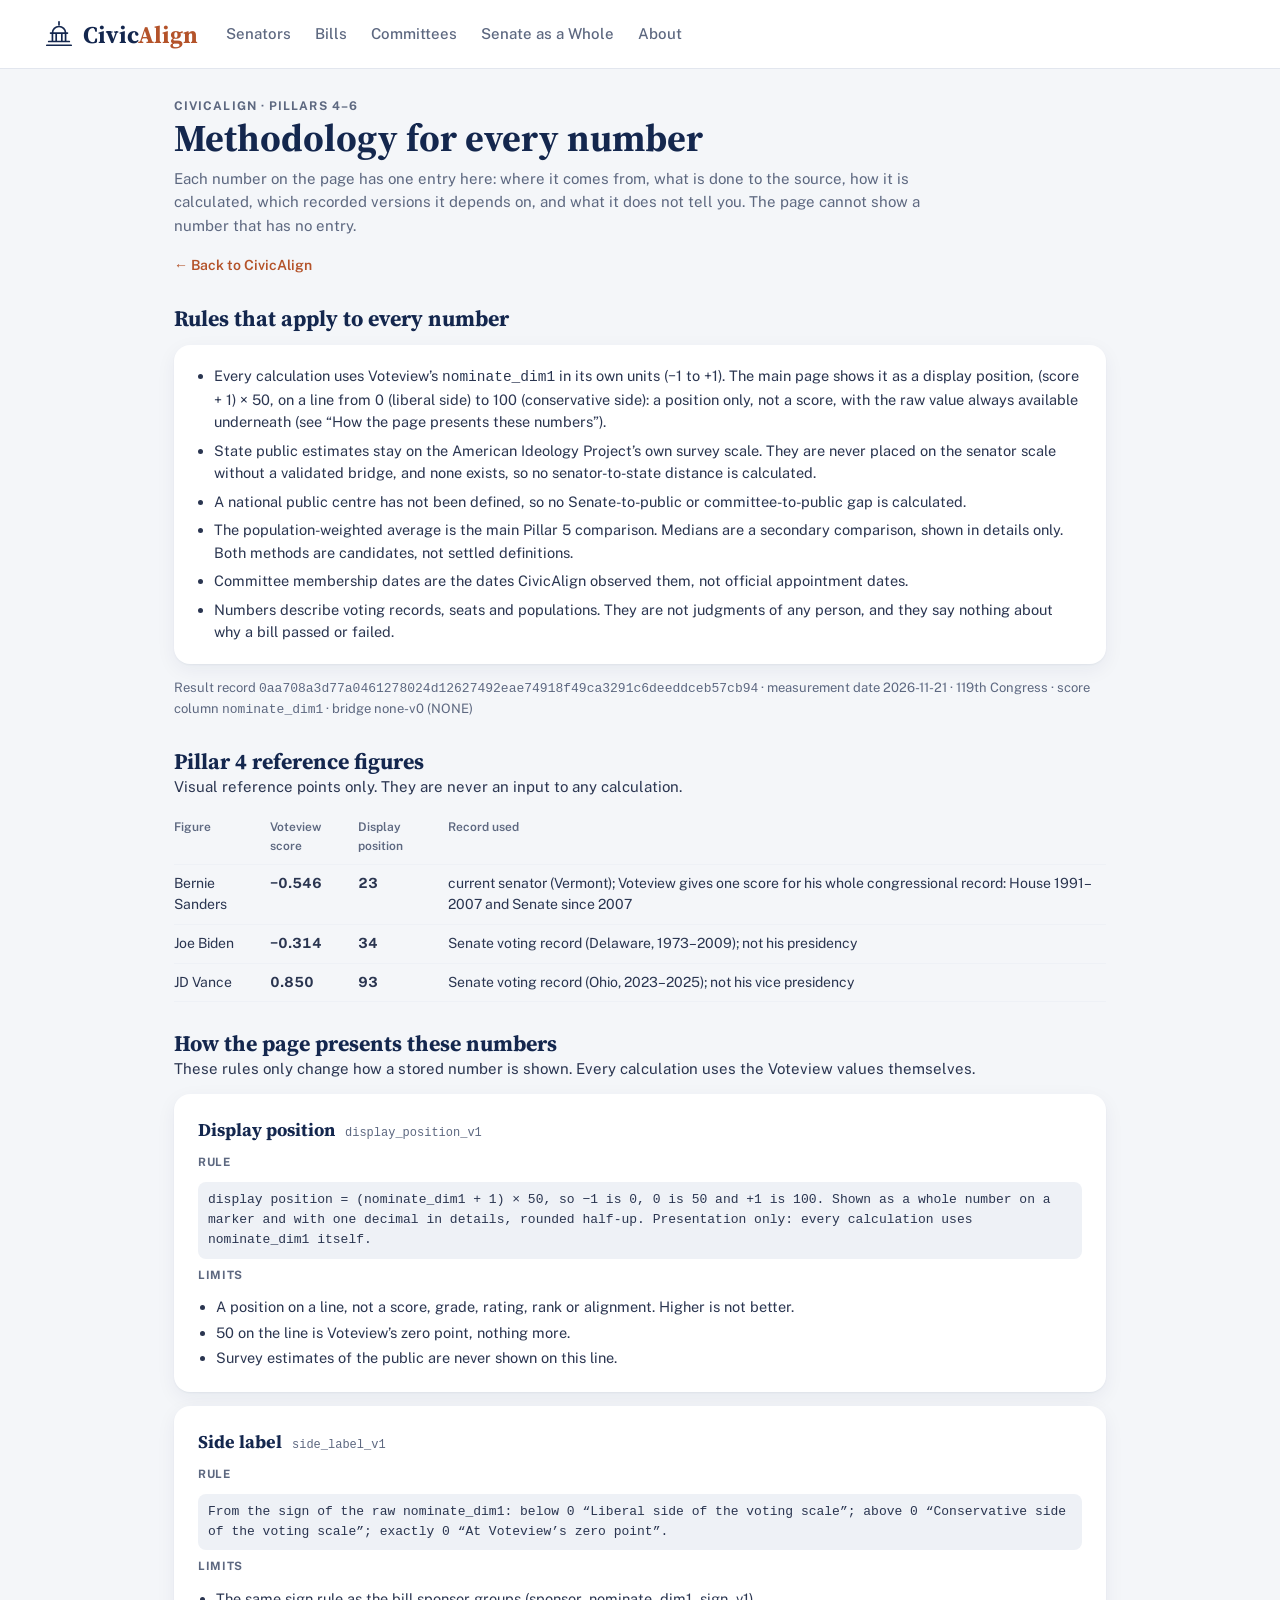
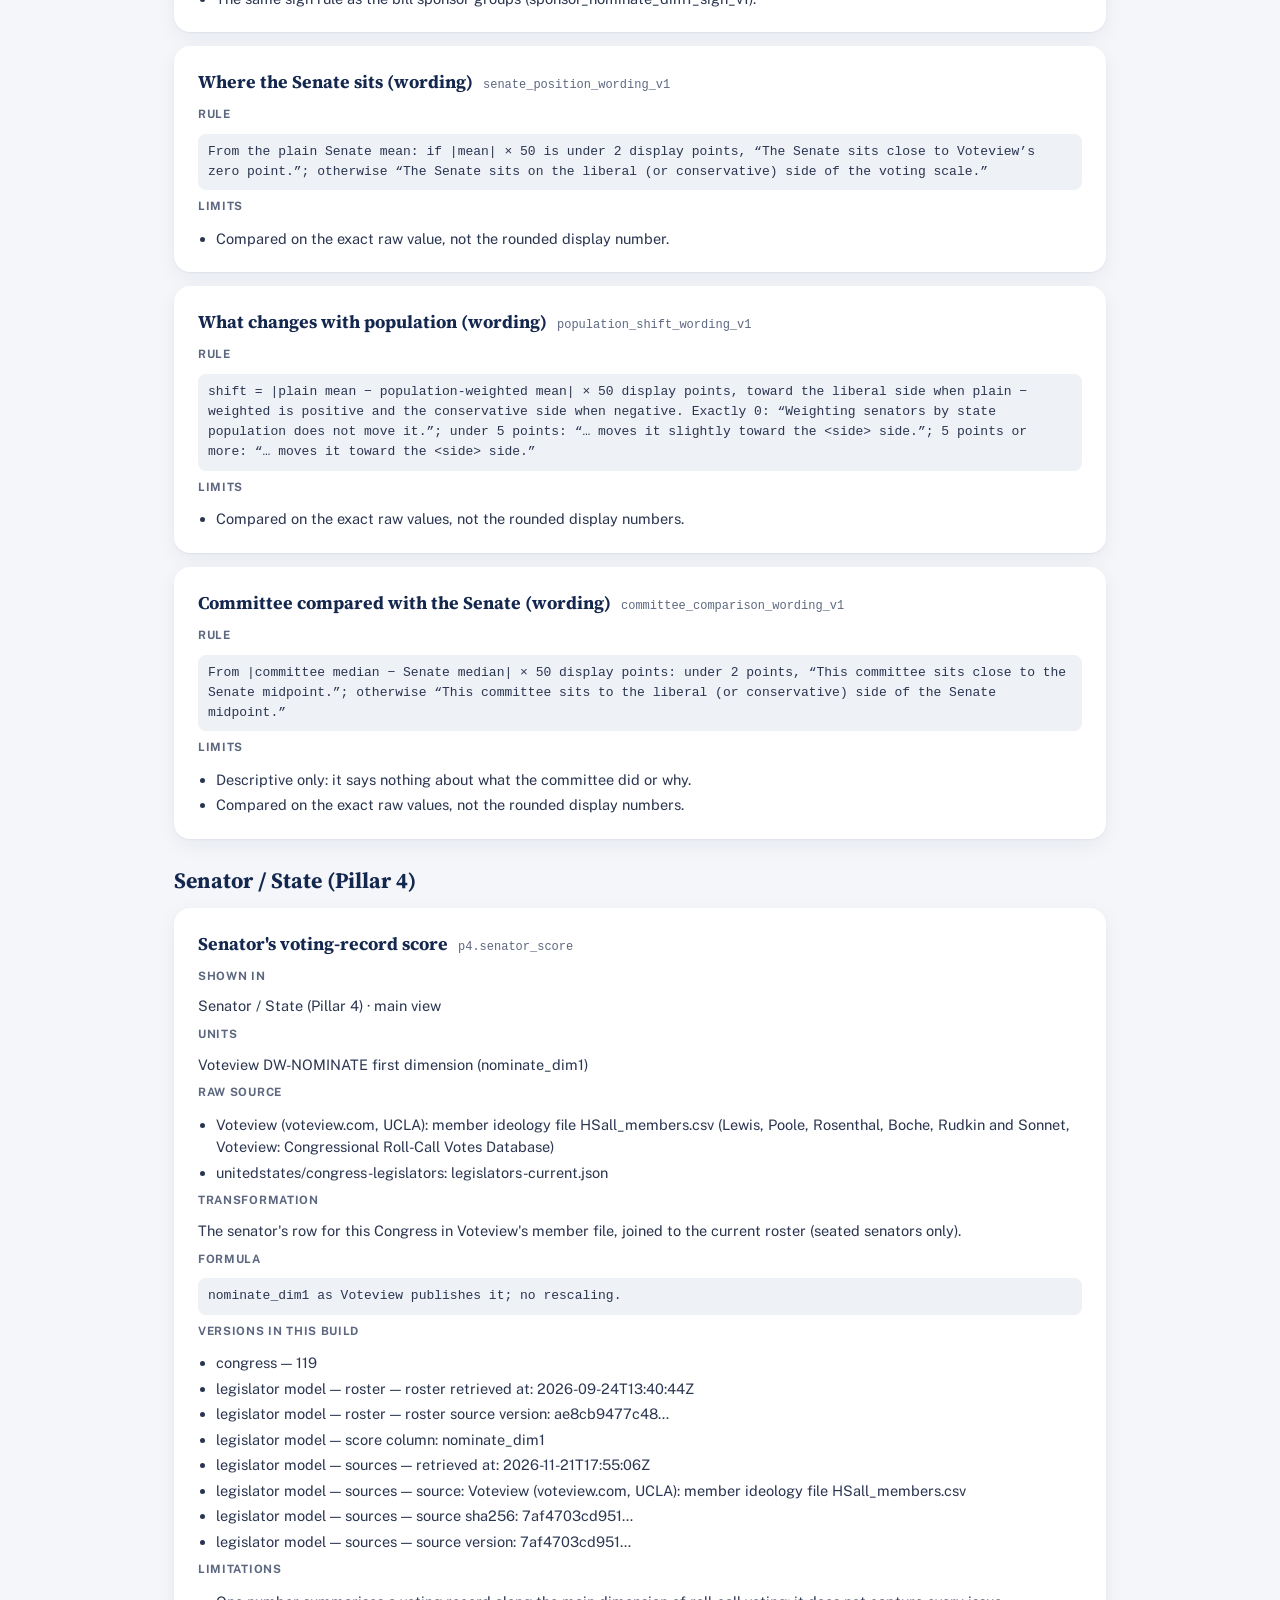
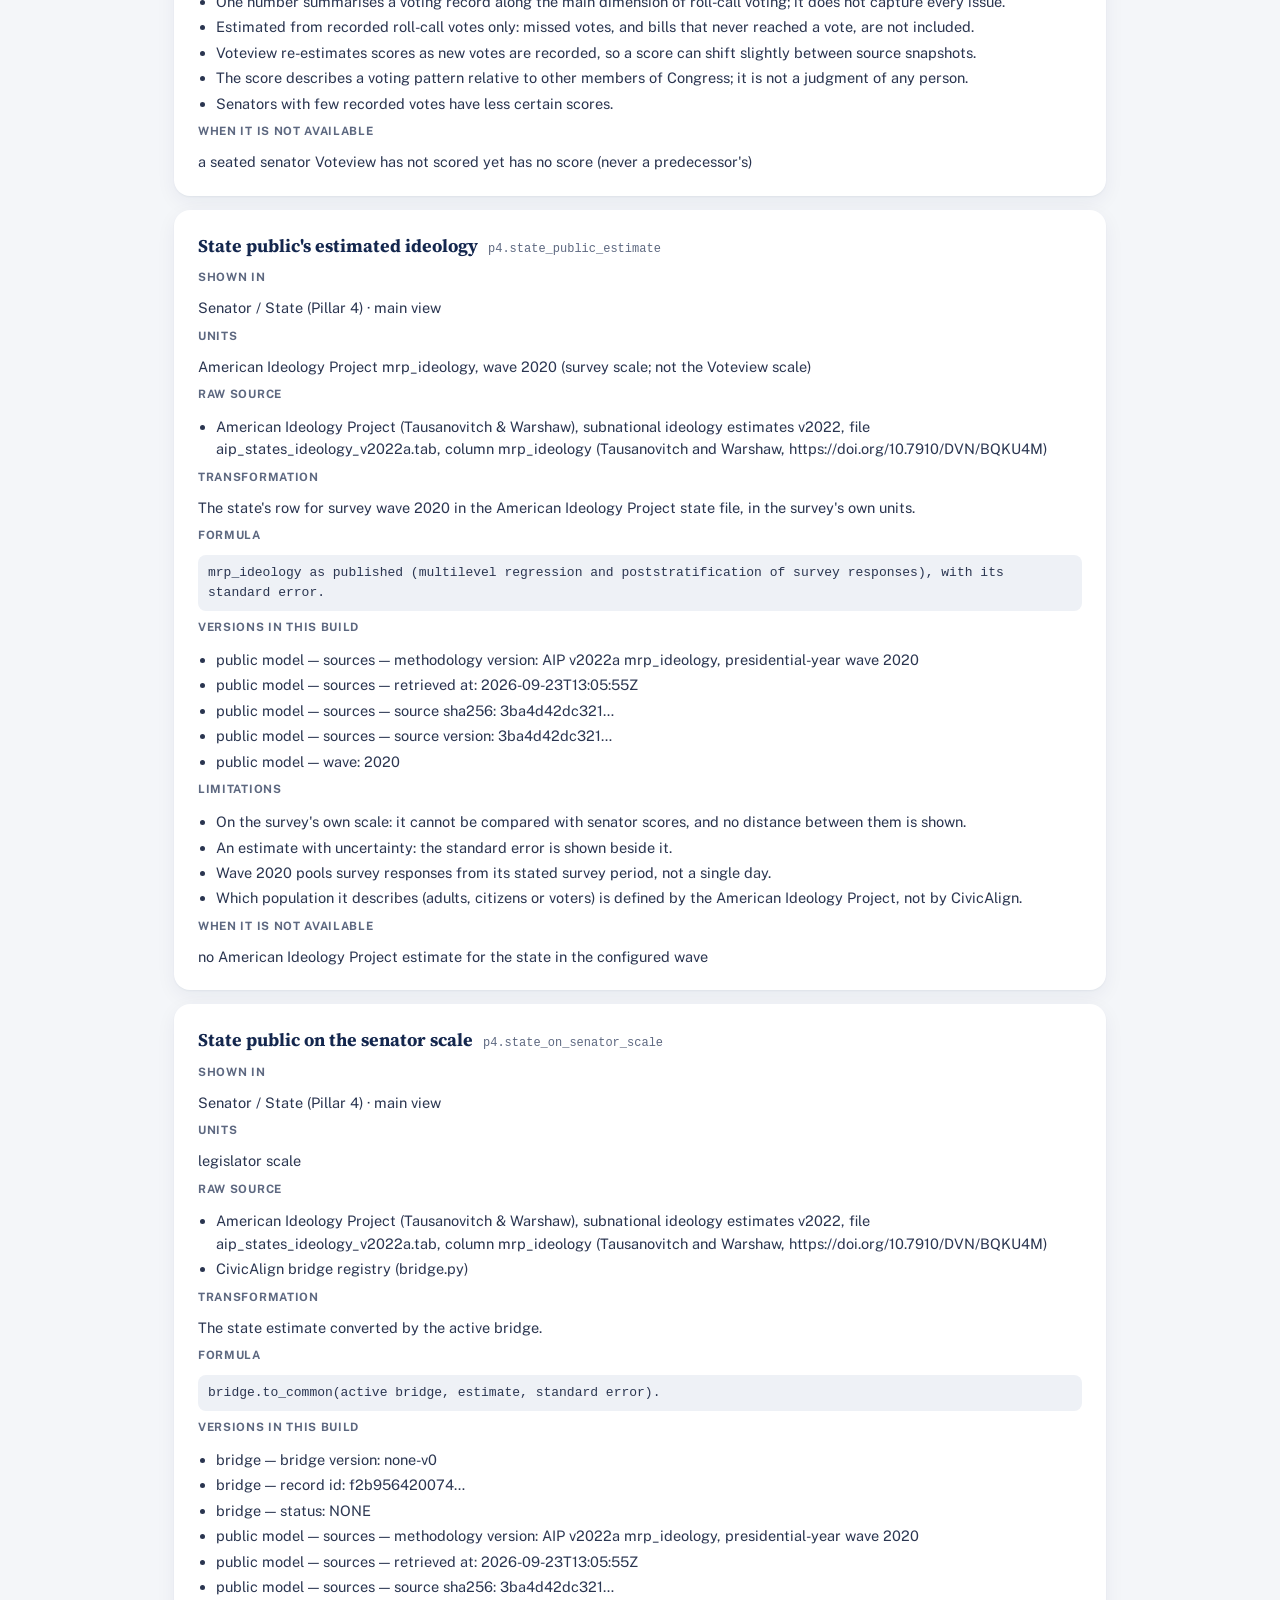
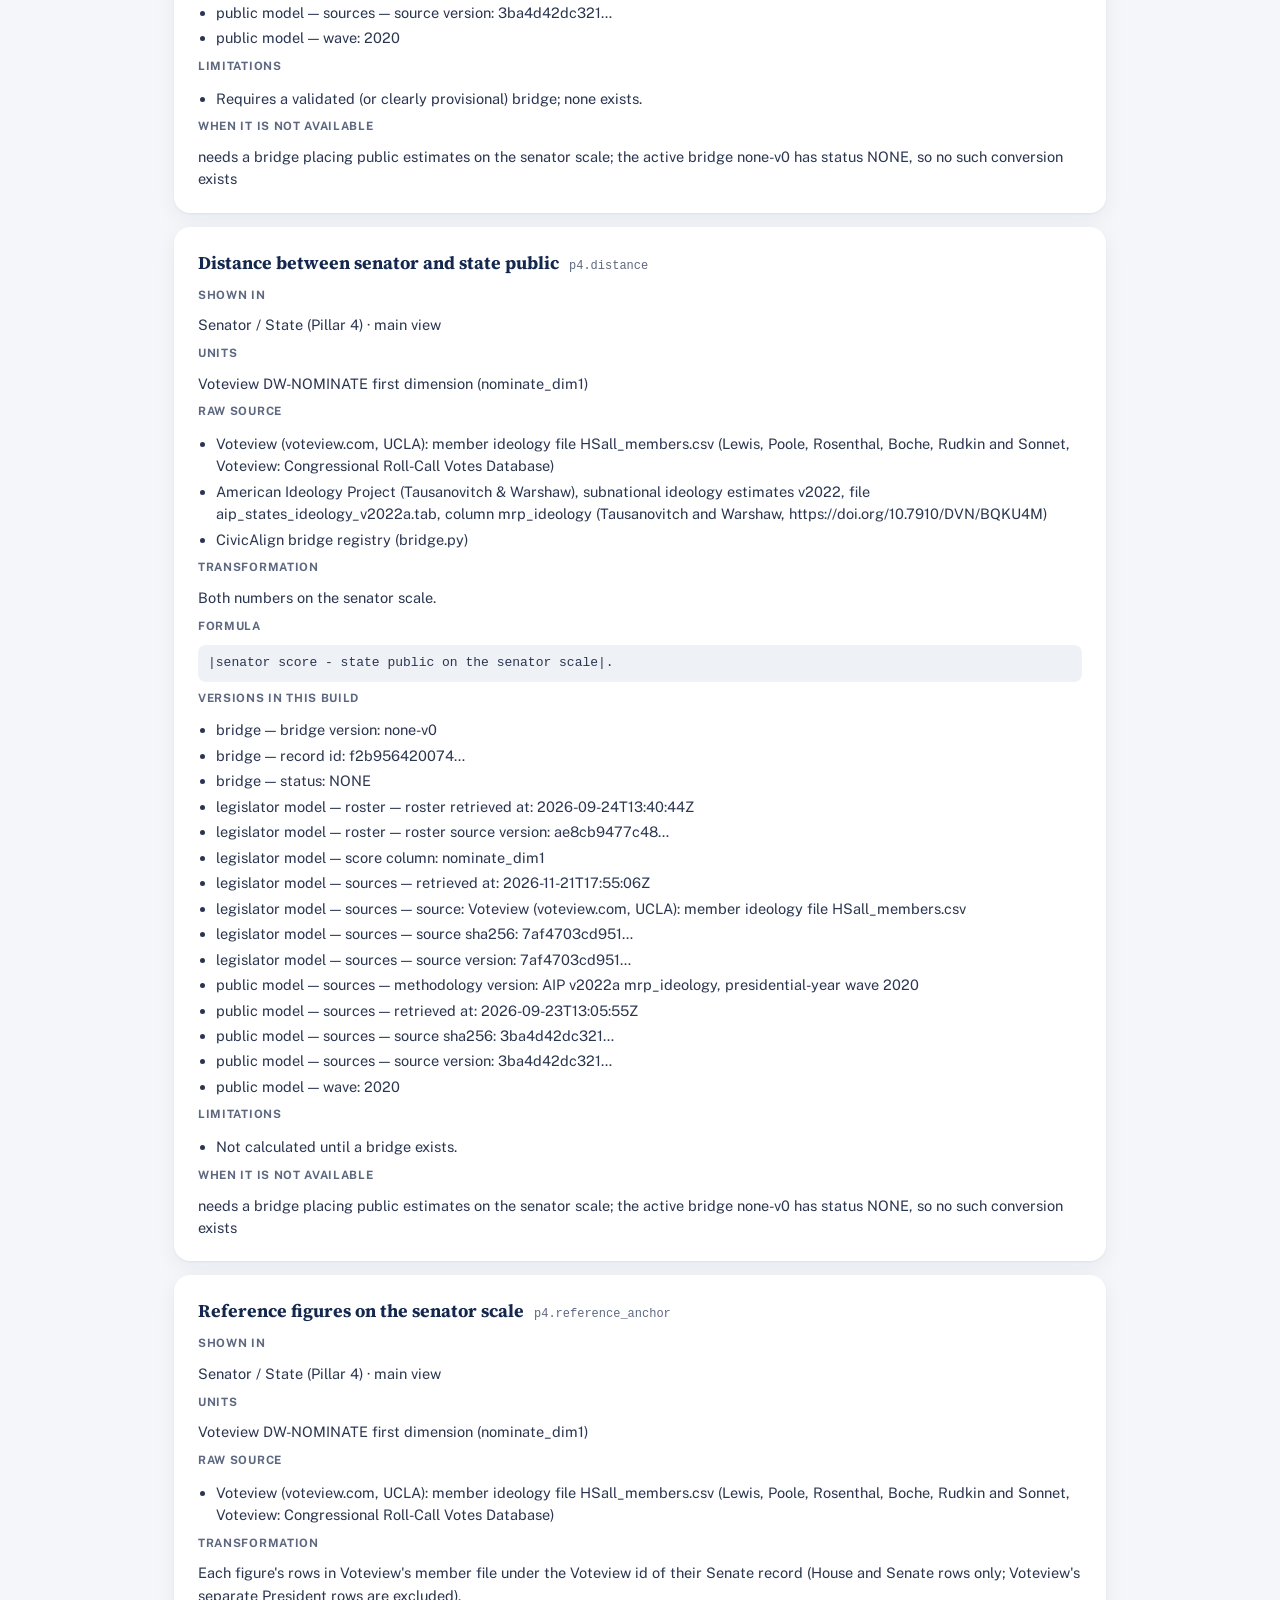
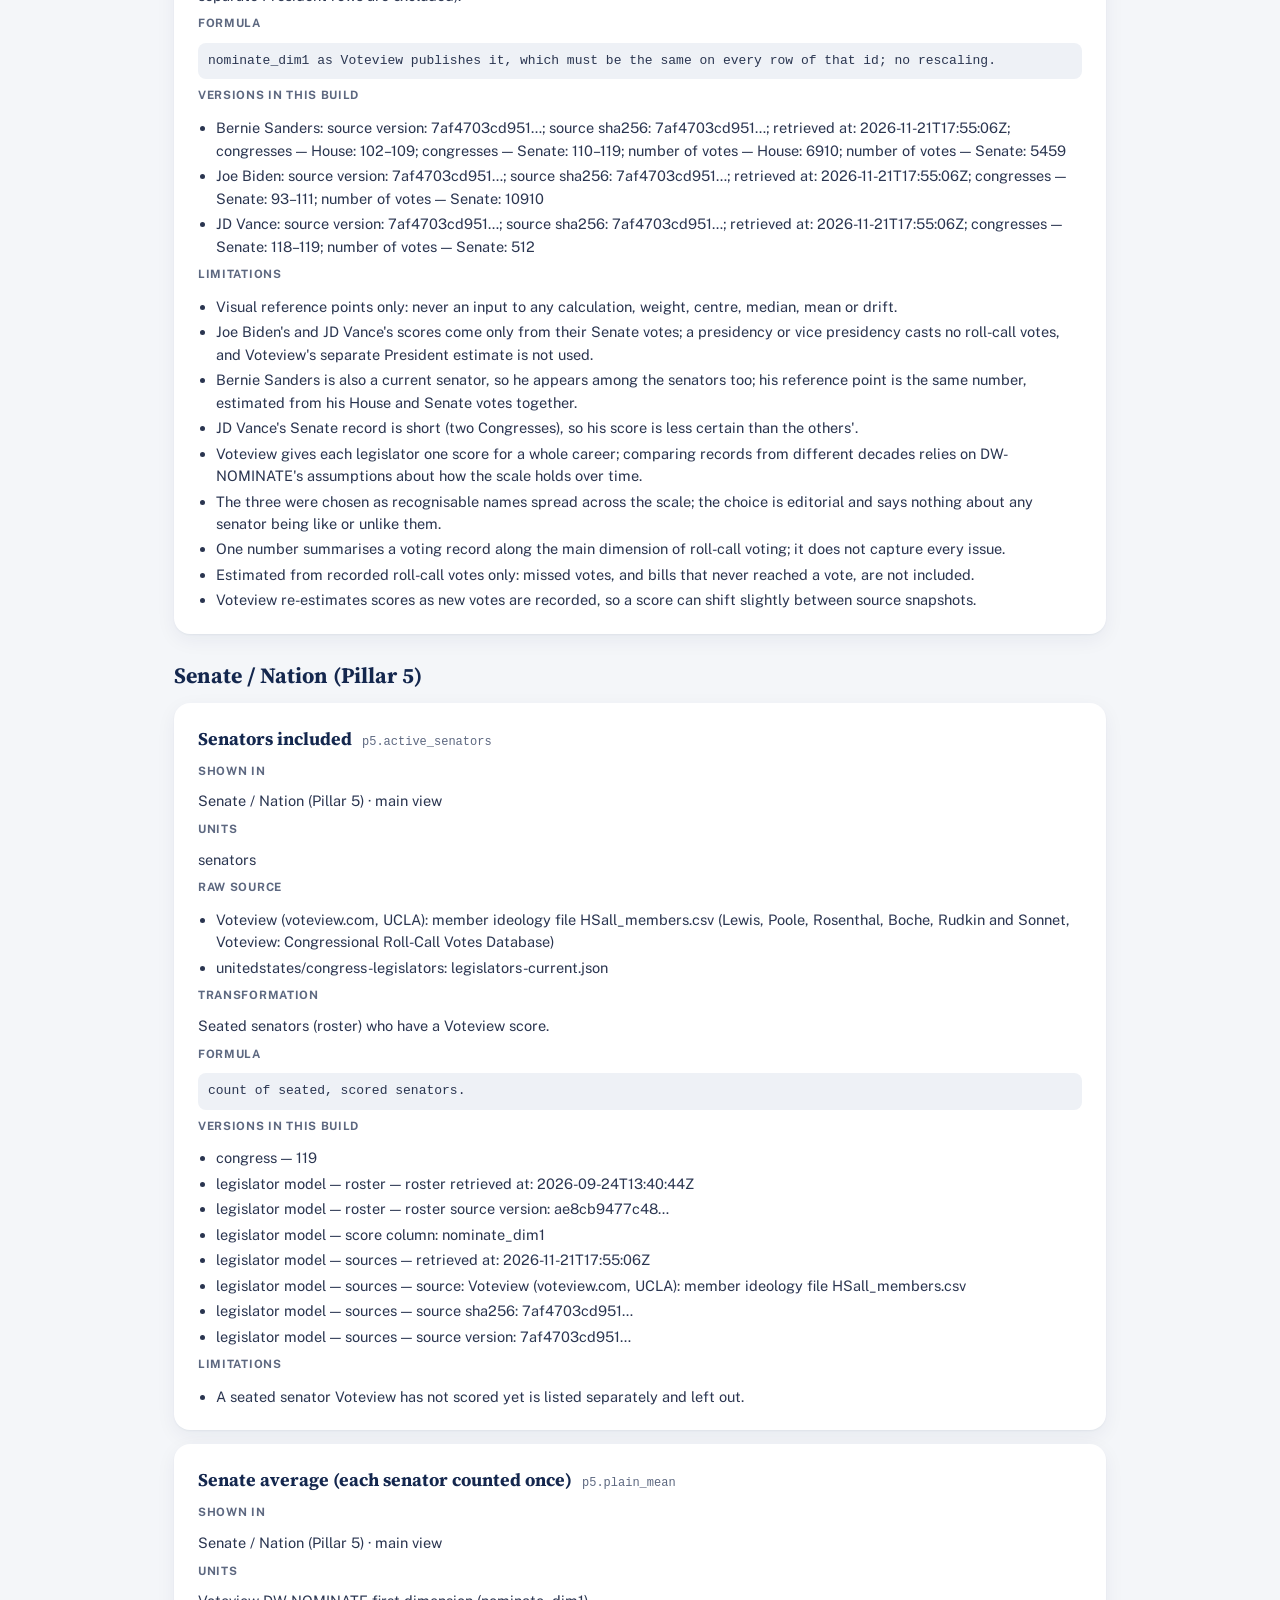
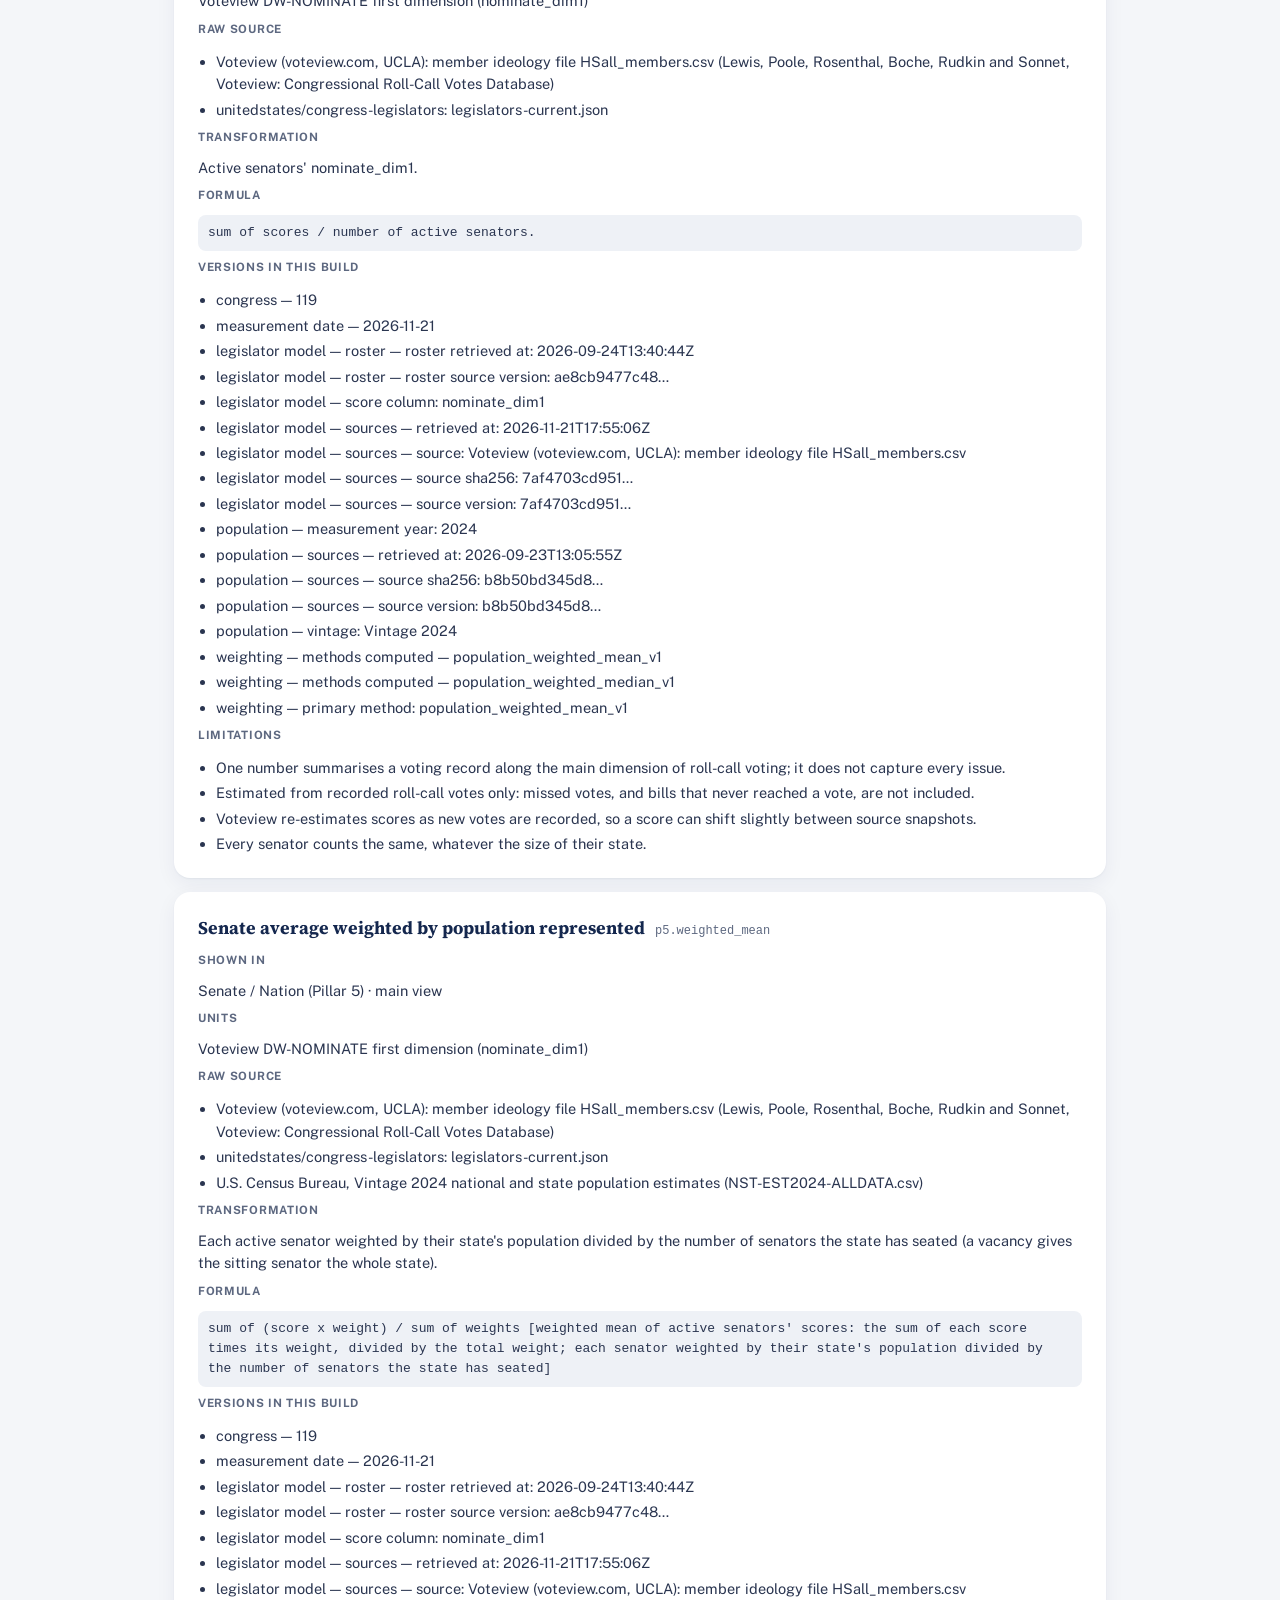
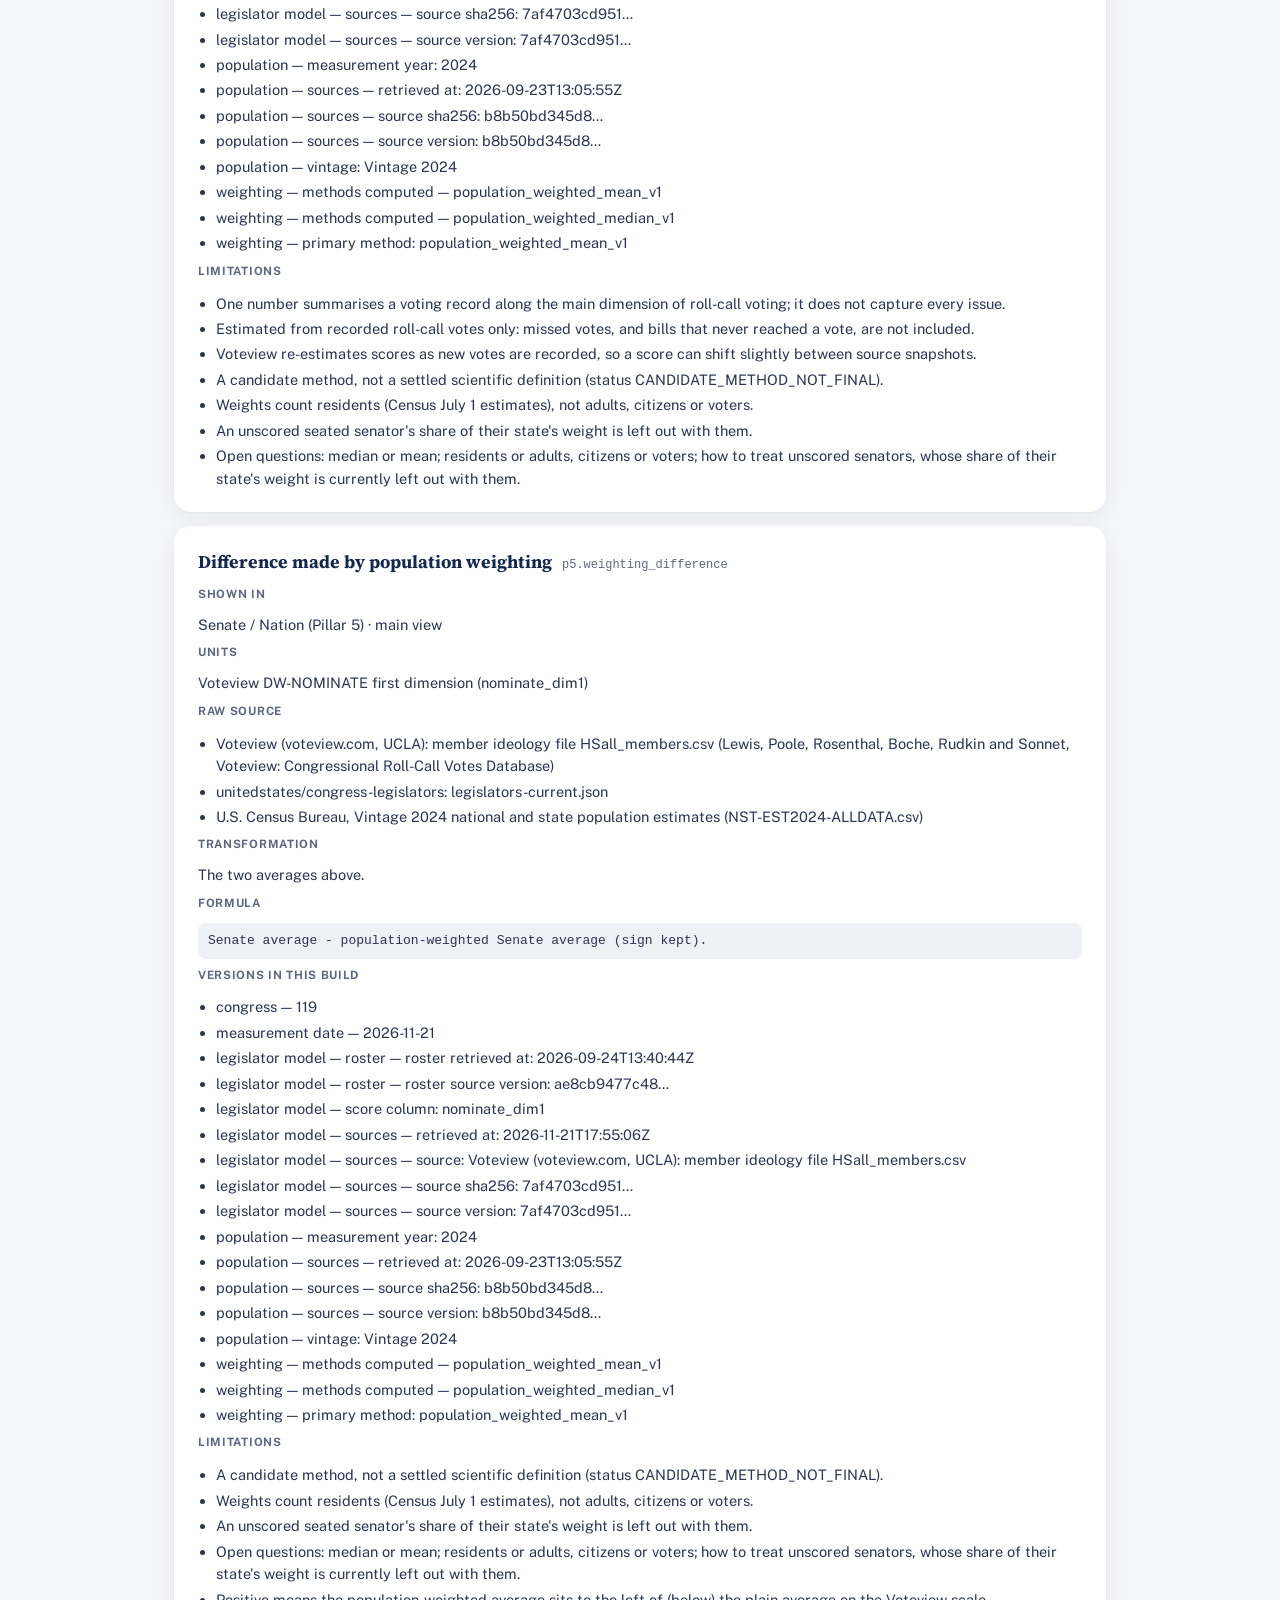
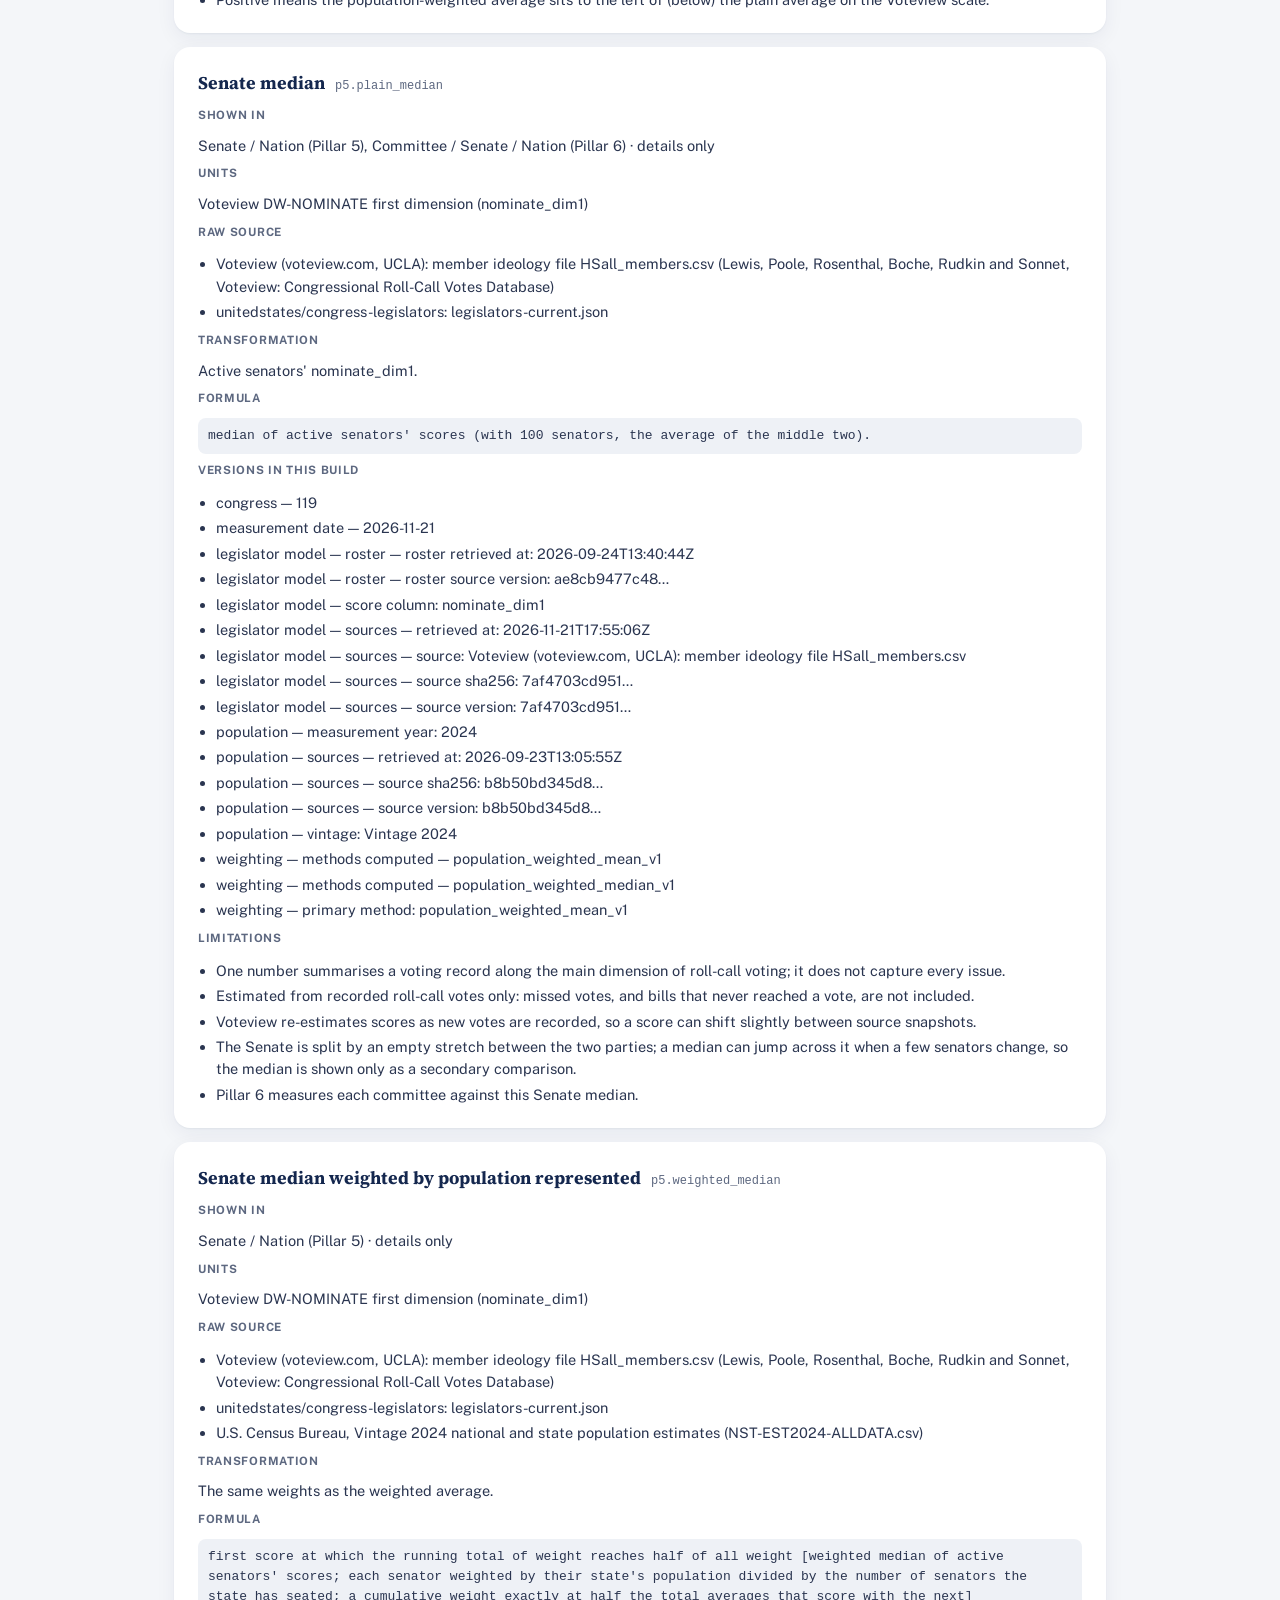
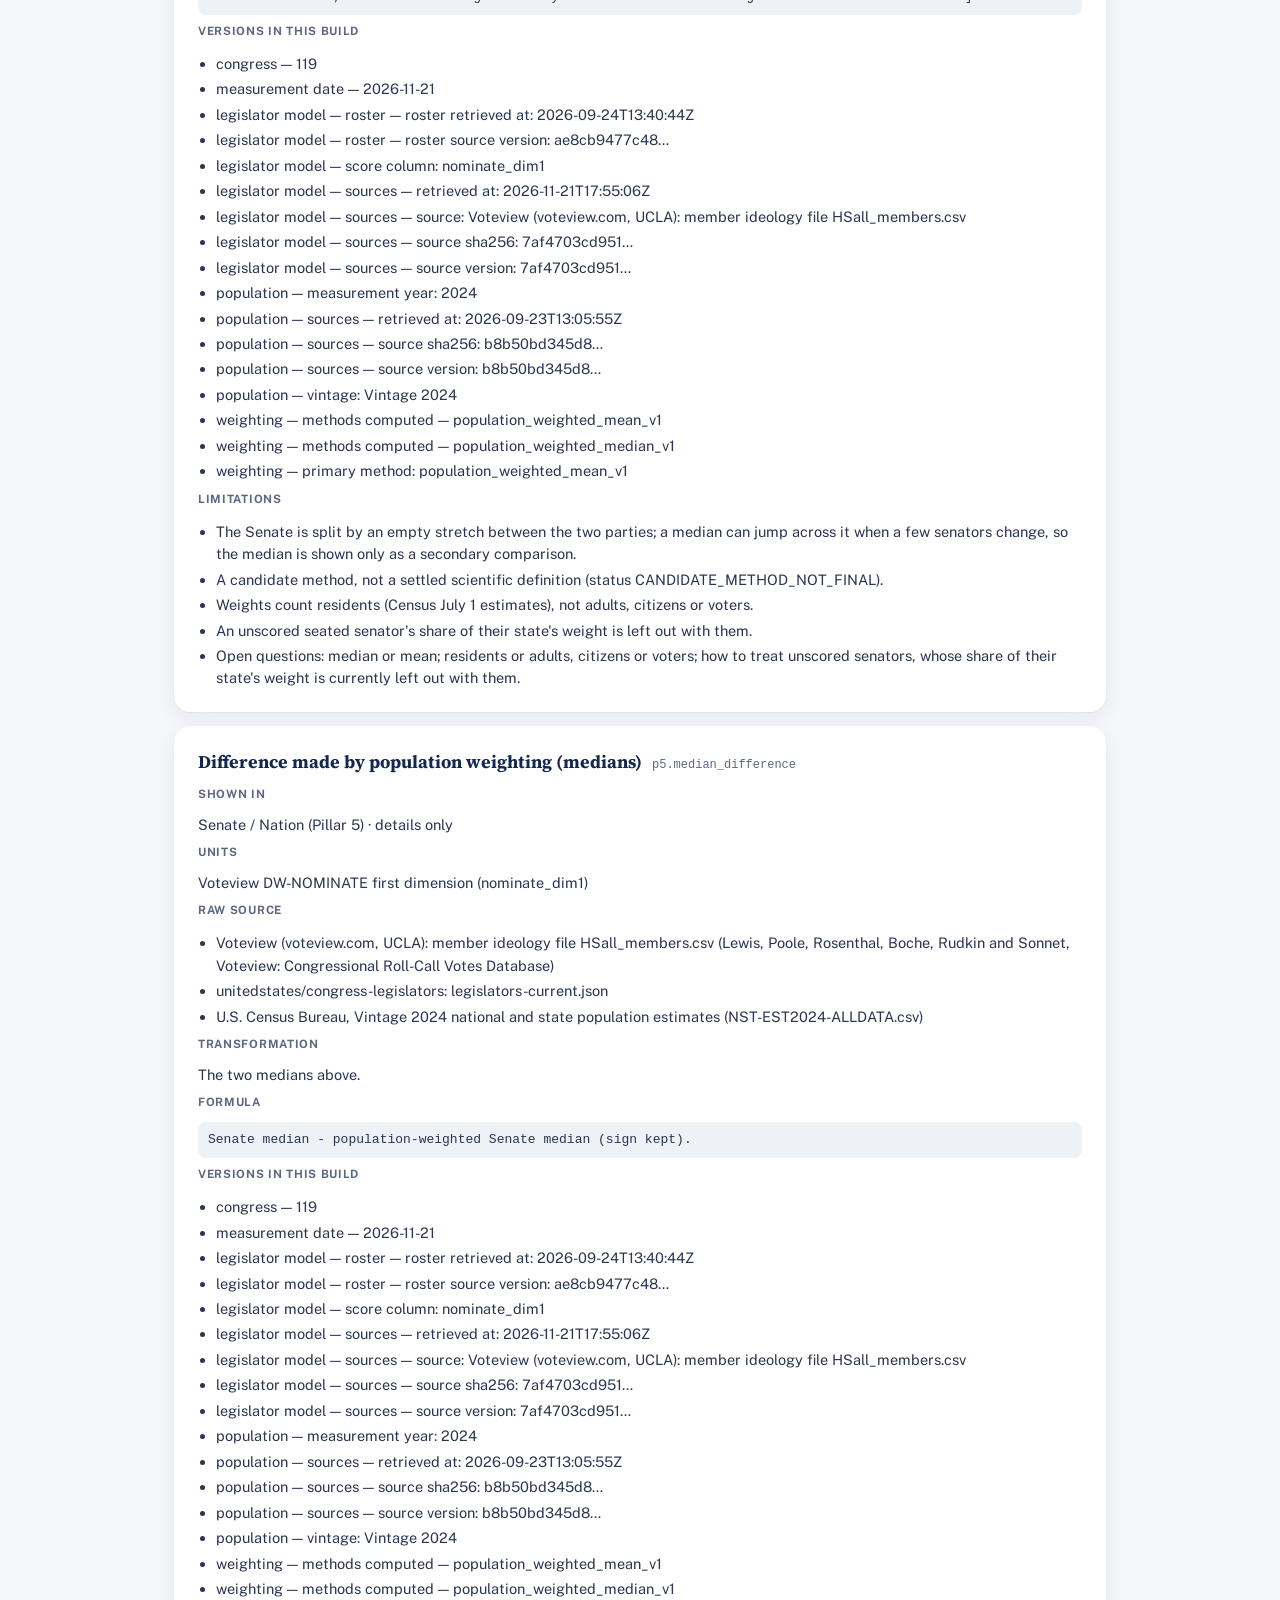
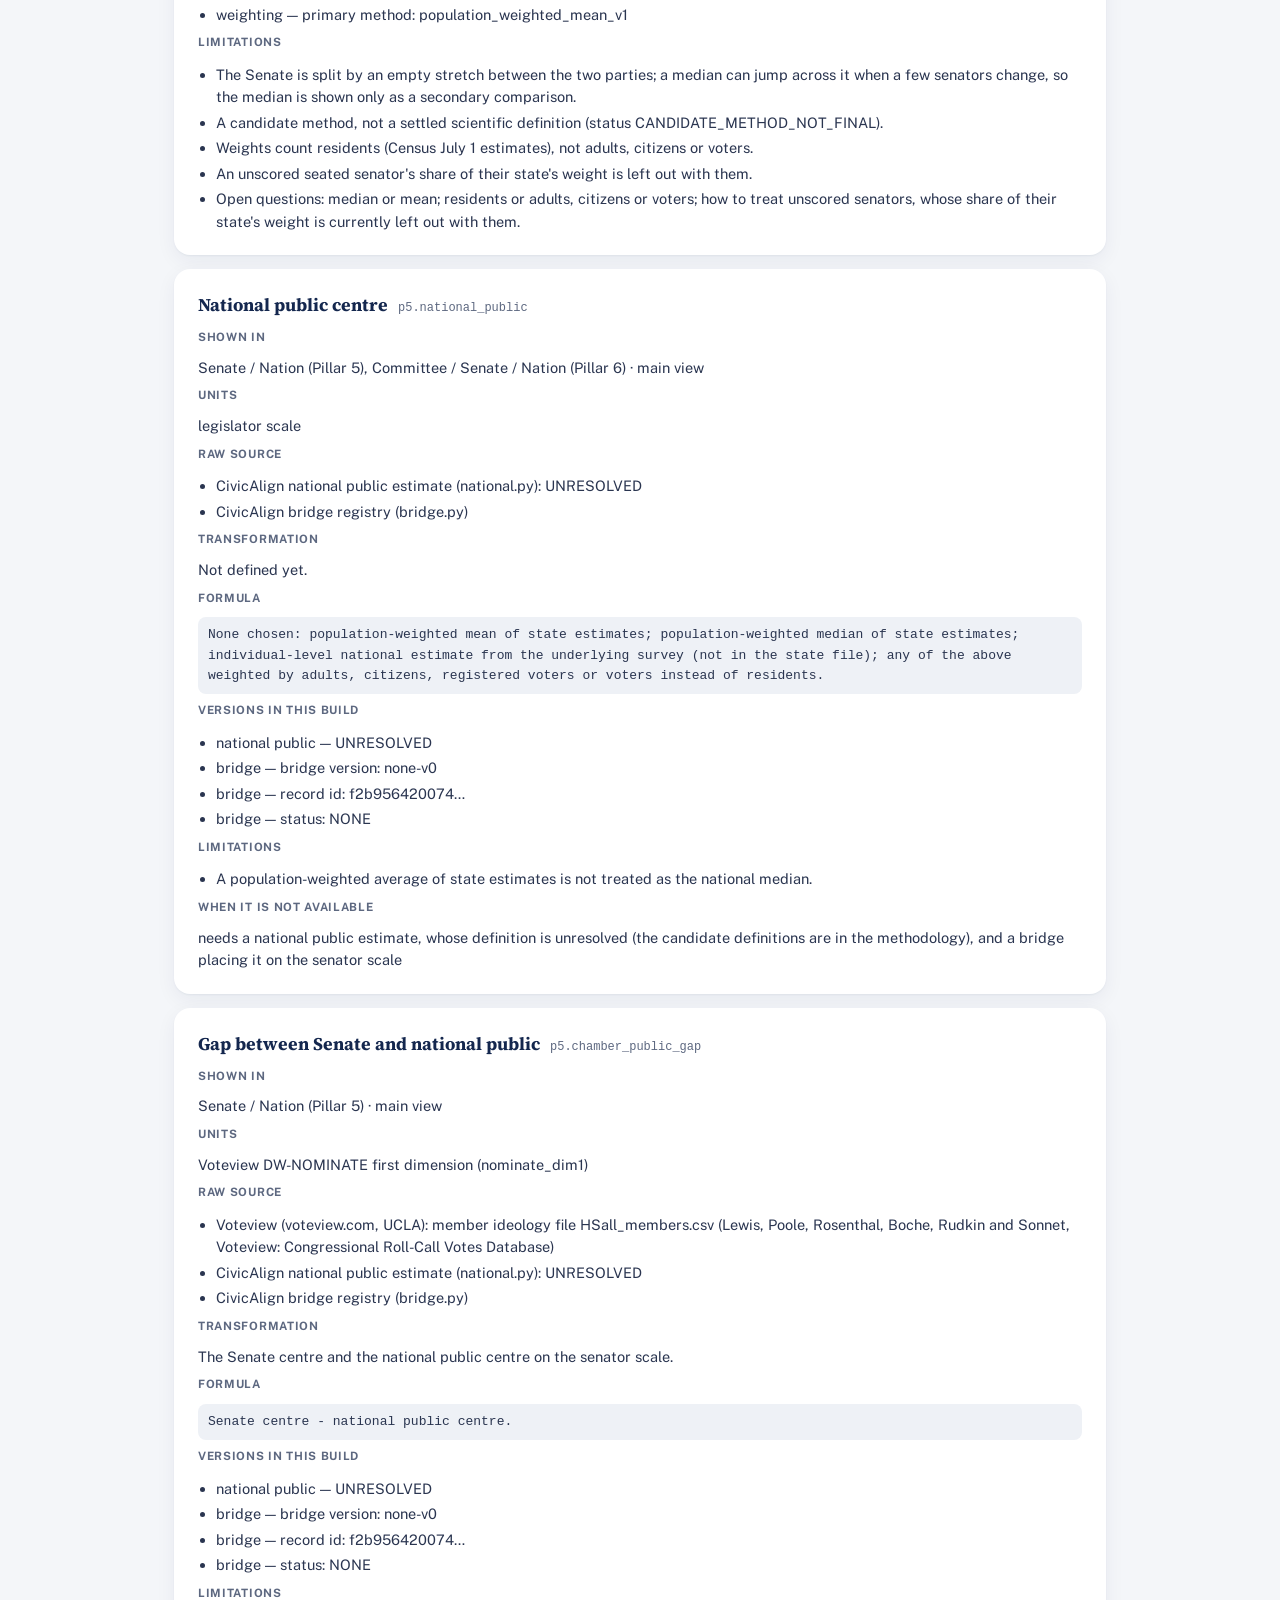
==== commit 809a7b14: "Daily update: pages and records refreshed from a verified source snapshot" ====
--- a/demo/methodology.html
+++ b/demo/methodology.html
@@ -64,7 +64,7 @@
   <li>Numbers describe voting records, seats and populations. They are not judgments of any person, and they say nothing about why a bill passed or failed.</li>
 </ul>
 
-<p class="asof">Result record <code>23a691c0a9f85323d24ae3e9d0b5d665f803b39f0dafe8f354e53e0a9b1f44ae</code> &middot; measurement date 2026-11-19 &middot; 119th Congress &middot; score column <code>nominate_dim1</code> &middot; bridge none-v0 (NONE)</p><h2 id="anchors">Pillar 4 reference figures</h2><p>Visual reference points only. They are never an input to any calculation.</p><table class="anchors"><tr><th>Figure</th><th>Voteview score</th><th>Display position</th><th>Record used</th></tr><tr><td>Bernie Sanders</td><td class="n">−0.546</td><td class="n">23</td><td>current senator (Vermont); Voteview gives one score for his whole congressional record: House 1991–2007 and Senate since 2007</td></tr><tr><td>Joe Biden</td><td class="n">−0.314</td><td class="n">34</td><td>Senate voting record (Delaware, 1973–2009); not his presidency</td></tr><tr><td>JD Vance</td><td class="n">0.850</td><td class="n">93</td><td>Senate voting record (Ohio, 2023–2025); not his vice presidency</td></tr></table><h2 id="display-rules">How the page presents these numbers</h2><p>These rules only change how a stored number is shown. Every calculation uses the Voteview values themselves.</p><section class="entry" id="display_position_v1"><h3>Display position <code>display_position_v1</code></h3><dl><dt>Rule</dt><dd class="formula">display position = (nominate_dim1 + 1) × 50, so −1 is 0, 0 is 50 and +1 is 100. Shown as a whole number on a marker and with one decimal in details, rounded half-up. Presentation only: every calculation uses nominate_dim1 itself.</dd><dt>Limits</dt><dd><ul><li>A position on a line, not a score, grade, rating, rank or alignment. Higher is not better.</li><li>50 on the line is Voteview’s zero point, nothing more.</li><li>Survey estimates of the public are never shown on this line.</li></ul></dd></dl></section><section class="entry" id="side_label_v1"><h3>Side label <code>side_label_v1</code></h3><dl><dt>Rule</dt><dd class="formula">From the sign of the raw nominate_dim1: below 0 “Liberal side of the voting scale”; above 0 “Conservative side of the voting scale”; exactly 0 “At Voteview’s zero point”.</dd><dt>Limits</dt><dd><ul><li>The same sign rule as the bill sponsor groups (sponsor_nominate_dim1_sign_v1).</li></ul></dd></dl></section><section class="entry" id="senate_position_wording_v1"><h3>Where the Senate sits (wording) <code>senate_position_wording_v1</code></h3><dl><dt>Rule</dt><dd class="formula">From the plain Senate mean: if |mean| × 50 is under 2 display points, “The Senate sits close to Voteview’s zero point.”; otherwise “The Senate sits on the liberal (or conservative) side of the voting scale.”</dd><dt>Limits</dt><dd><ul><li>Compared on the exact raw value, not the rounded display number.</li></ul></dd></dl></section><section class="entry" id="population_shift_wording_v1"><h3>What changes with population (wording) <code>population_shift_wording_v1</code></h3><dl><dt>Rule</dt><dd class="formula">shift = |plain mean − population-weighted mean| × 50 display points, toward the liberal side when plain − weighted is positive and the conservative side when negative. Exactly 0: “Weighting senators by state population does not move it.”; under 5 points: “… moves it slightly toward the &lt;side&gt; side.”; 5 points or more: “… moves it toward the &lt;side&gt; side.”</dd><dt>Limits</dt><dd><ul><li>Compared on the exact raw values, not the rounded display numbers.</li></ul></dd></dl></section><section class="entry" id="committee_comparison_wording_v1"><h3>Committee compared with the Senate (wording) <code>committee_comparison_wording_v1</code></h3><dl><dt>Rule</dt><dd class="formula">From |committee median − Senate median| × 50 display points: under 2 points, “This committee sits close to the Senate midpoint.”; otherwise “This committee sits to the liberal (or conservative) side of the Senate midpoint.”</dd><dt>Limits</dt><dd><ul><li>Descriptive only: it says nothing about what the committee did or why.</li><li>Compared on the exact raw values, not the rounded display numbers.</li></ul></dd></dl></section><h2 id="view-senator_state">Senator / State (Pillar 4)</h2><section class="entry" id="p4.senator_score"><h3>Senator&#x27;s voting-record score <code>p4.senator_score</code></h3><dl><dt>Shown in</dt><dd>Senator / State (Pillar 4) &middot; main view</dd><dt>Units</dt><dd>Voteview DW-NOMINATE first dimension (nominate_dim1)</dd><dt>Raw source</dt><dd><ul><li>Voteview (voteview.com, UCLA): member ideology file HSall_members.csv (Lewis, Poole, Rosenthal, Boche, Rudkin and Sonnet, Voteview: Congressional Roll-Call Votes Database)</li><li>unitedstates/congress-legislators: legislators-current.json</li></ul></dd><dt>Transformation</dt><dd>The senator&#x27;s row for this Congress in Voteview&#x27;s member file, joined to the current roster (seated senators only).</dd><dt>Formula</dt><dd class="formula">nominate_dim1 as Voteview publishes it; no rescaling.</dd><dt>Versions in this build</dt><dd><ul><li>congress — 119</li><li>legislator model — roster — roster retrieved at: 2026-09-24T13:40:44Z</li><li>legislator model — roster — roster source version: ae8cb9477c48…</li><li>legislator model — score column: nominate_dim1</li><li>legislator model — sources — retrieved at: 2026-11-19T15:21:48Z</li><li>legislator model — sources — source: Voteview (voteview.com, UCLA): member ideology file HSall_members.csv</li><li>legislator model — sources — source sha256: 4c21a30d45c1…</li><li>legislator model — sources — source version: 4c21a30d45c1…</li></ul></dd><dt>Limitations</dt><dd><ul><li>One number summarises a voting record along the main dimension of roll-call voting; it does not capture every issue.</li><li>Estimated from recorded roll-call votes only: missed votes, and bills that never reached a vote, are not included.</li><li>Voteview re-estimates scores as new votes are recorded, so a score can shift slightly between source snapshots.</li><li>The score describes a voting pattern relative to other members of Congress; it is not a judgment of any person.</li><li>Senators with few recorded votes have less certain scores.</li></ul></dd><dt>When it is not available</dt><dd>a seated senator Voteview has not scored yet has no score (never a predecessor&#x27;s)</dd></dl></section><section class="entry" id="p4.state_public_estimate"><h3>State public&#x27;s estimated ideology <code>p4.state_public_estimate</code></h3><dl><dt>Shown in</dt><dd>Senator / State (Pillar 4) &middot; main view</dd><dt>Units</dt><dd>American Ideology Project mrp_ideology, wave 2020 (survey scale; not the Voteview scale)</dd><dt>Raw source</dt><dd><ul><li>American Ideology Project (Tausanovitch &amp; Warshaw), subnational ideology estimates v2022, file aip_states_ideology_v2022a.tab, column mrp_ideology (Tausanovitch and Warshaw, https://doi.org/10.7910/DVN/BQKU4M)</li></ul></dd><dt>Transformation</dt><dd>The state&#x27;s row for survey wave 2020 in the American Ideology Project state file, in the survey&#x27;s own units.</dd><dt>Formula</dt><dd class="formula">mrp_ideology as published (multilevel regression and poststratification of survey responses), with its standard error.</dd><dt>Versions in this build</dt><dd><ul><li>public model — sources — methodology version: AIP v2022a mrp_ideology, presidential-year wave 2020</li><li>public model — sources — retrieved at: 2026-09-23T13:05:55Z</li><li>public model — sources — source sha256: 3ba4d42dc321…</li><li>public model — sources — source version: 3ba4d42dc321…</li><li>public model — wave: 2020</li></ul></dd><dt>Limitations</dt><dd><ul><li>On the survey&#x27;s own scale: it cannot be compared with senator scores, and no distance between them is shown.</li><li>An estimate with uncertainty: the standard error is shown beside it.</li><li>Wave 2020 pools survey responses from its stated survey period, not a single day.</li><li>Which population it describes (adults, citizens or voters) is defined by the American Ideology Project, not by CivicAlign.</li></ul></dd><dt>When it is not available</dt><dd>no American Ideology Project estimate for the state in the configured wave</dd></dl></section><section class="entry" id="p4.state_on_senator_scale"><h3>State public on the senator scale <code>p4.state_on_senator_scale</code></h3><dl><dt>Shown in</dt><dd>Senator / State (Pillar 4) &middot; main view</dd><dt>Units</dt><dd>legislator scale</dd><dt>Raw source</dt><dd><ul><li>American Ideology Project (Tausanovitch &amp; Warshaw), subnational ideology estimates v2022, file aip_states_ideology_v2022a.tab, column mrp_ideology (Tausanovitch and Warshaw, https://doi.org/10.7910/DVN/BQKU4M)</li><li>CivicAlign bridge registry (bridge.py)</li></ul></dd><dt>Transformation</dt><dd>The state estimate converted by the active bridge.</dd><dt>Formula</dt><dd class="formula">bridge.to_common(active bridge, estimate, standard error).</dd><dt>Versions in this build</dt><dd><ul><li>bridge — bridge version: none-v0</li><li>bridge — record id: f2b956420074…</li><li>bridge — status: NONE</li><li>public model — sources — methodology version: AIP v2022a mrp_ideology, presidential-year wave 2020</li><li>public model — sources — retrieved at: 2026-09-23T13:05:55Z</li><li>public model — sources — source sha256: 3ba4d42dc321…</li><li>public model — sources — source version: 3ba4d42dc321…</li><li>public model — wave: 2020</li></ul></dd><dt>Limitations</dt><dd><ul><li>Requires a validated (or clearly provisional) bridge; none exists.</li></ul></dd><dt>When it is not available</dt><dd>needs a bridge placing public estimates on the senator scale; the active bridge none-v0 has status NONE, so no such conversion exists</dd></dl></section><section class="entry" id="p4.distance"><h3>Distance between senator and state public <code>p4.distance</code></h3><dl><dt>Shown in</dt><dd>Senator / State (Pillar 4) &middot; main view</dd><dt>Units</dt><dd>Voteview DW-NOMINATE first dimension (nominate_dim1)</dd><dt>Raw source</dt><dd><ul><li>Voteview (voteview.com, UCLA): member ideology file HSall_members.csv (Lewis, Poole, Rosenthal, Boche, Rudkin and Sonnet, Voteview: Congressional Roll-Call Votes Database)</li><li>American Ideology Project (Tausanovitch &amp; Warshaw), subnational ideology estimates v2022, file aip_states_ideology_v2022a.tab, column mrp_ideology (Tausanovitch and Warshaw, https://doi.org/10.7910/DVN/BQKU4M)</li><li>CivicAlign bridge registry (bridge.py)</li></ul></dd><dt>Transformation</dt><dd>Both numbers on the senator scale.</dd><dt>Formula</dt><dd class="formula">|senator score - state public on the senator scale|.</dd><dt>Versions in this build</dt><dd><ul><li>bridge — bridge version: none-v0</li><li>bridge — record id: f2b956420074…</li><li>bridge — status: NONE</li><li>legislator model — roster — roster retrieved at: 2026-09-24T13:40:44Z</li><li>legislator model — roster — roster source version: ae8cb9477c48…</li><li>legislator model — score column: nominate_dim1</li><li>legislator model — sources — retrieved at: 2026-11-19T15:21:48Z</li><li>legislator model — sources — source: Voteview (voteview.com, UCLA): member ideology file HSall_members.csv</li><li>legislator model — sources — source sha256: 4c21a30d45c1…</li><li>legislator model — sources — source version: 4c21a30d45c1…</li><li>public model — sources — methodology version: AIP v2022a mrp_ideology, presidential-year wave 2020</li><li>public model — sources — retrieved at: 2026-09-23T13:05:55Z</li><li>public model — sources — source sha256: 3ba4d42dc321…</li><li>public model — sources — source version: 3ba4d42dc321…</li><li>public model — wave: 2020</li></ul></dd><dt>Limitations</dt><dd><ul><li>Not calculated until a bridge exists.</li></ul></dd><dt>When it is not available</dt><dd>needs a bridge placing public estimates on the senator scale; the active bridge none-v0 has status NONE, so no such conversion exists</dd></dl></section><section class="entry" id="p4.reference_anchor"><h3>Reference figures on the senator scale <code>p4.reference_anchor</code></h3><dl><dt>Shown in</dt><dd>Senator / State (Pillar 4) &middot; main view</dd><dt>Units</dt><dd>Voteview DW-NOMINATE first dimension (nominate_dim1)</dd><dt>Raw source</dt><dd><ul><li>Voteview (voteview.com, UCLA): member ideology file HSall_members.csv (Lewis, Poole, Rosenthal, Boche, Rudkin and Sonnet, Voteview: Congressional Roll-Call Votes Database)</li></ul></dd><dt>Transformation</dt><dd>Each figure&#x27;s rows in Voteview&#x27;s member file under the Voteview id of their Senate record (House and Senate rows only; Voteview&#x27;s separate President rows are excluded).</dd><dt>Formula</dt><dd class="formula">nominate_dim1 as Voteview publishes it, which must be the same on every row of that id; no rescaling.</dd><dt>Versions in this build</dt><dd><ul><li>Bernie Sanders: source version: 4c21a30d45c1…; source sha256: 4c21a30d45c1…; retrieved at: 2026-11-19T15:21:48Z; congresses — House: 102–109; congresses — Senate: 110–119; number of votes — House: 6910; number of votes — Senate: 5453</li><li>Joe Biden: source version: 4c21a30d45c1…; source sha256: 4c21a30d45c1…; retrieved at: 2026-11-19T15:21:48Z; congresses — Senate: 93–111; number of votes — Senate: 10910</li><li>JD Vance: source version: 4c21a30d45c1…; source sha256: 4c21a30d45c1…; retrieved at: 2026-11-19T15:21:48Z; congresses — Senate: 118–119; number of votes — Senate: 512</li></ul></dd><dt>Limitations</dt><dd><ul><li>Visual reference points only: never an input to any calculation, weight, centre, median, mean or drift.</li><li>Joe Biden&#x27;s and JD Vance&#x27;s scores come only from their Senate votes; a presidency or vice presidency casts no roll-call votes, and Voteview&#x27;s separate President estimate is not used.</li><li>Bernie Sanders is also a current senator, so he appears among the senators too; his reference point is the same number, estimated from his House and Senate votes together.</li><li>JD Vance&#x27;s Senate record is short (two Congresses), so his score is less certain than the others&#x27;.</li><li>Voteview gives each legislator one score for a whole career; comparing records from different decades relies on DW-NOMINATE&#x27;s assumptions about how the scale holds over time.</li><li>The three were chosen as recognisable names spread across the scale; the choice is editorial and says nothing about any senator being like or unlike them.</li><li>One number summarises a voting record along the main dimension of roll-call voting; it does not capture every issue.</li><li>Estimated from recorded roll-call votes only: missed votes, and bills that never reached a vote, are not included.</li><li>Voteview re-estimates scores as new votes are recorded, so a score can shift slightly between source snapshots.</li></ul></dd></dl></section><h2 id="view-senate_nation">Senate / Nation (Pillar 5)</h2><section class="entry" id="p5.active_senators"><h3>Senators included <code>p5.active_senators</code></h3><dl><dt>Shown in</dt><dd>Senate / Nation (Pillar 5) &middot; main view</dd><dt>Units</dt><dd>senators</dd><dt>Raw source</dt><dd><ul><li>Voteview (voteview.com, UCLA): member ideology file HSall_members.csv (Lewis, Poole, Rosenthal, Boche, Rudkin and Sonnet, Voteview: Congressional Roll-Call Votes Database)</li><li>unitedstates/congress-legislators: legislators-current.json</li></ul></dd><dt>Transformation</dt><dd>Seated senators (roster) who have a Voteview score.</dd><dt>Formula</dt><dd class="formula">count of seated, scored senators.</dd><dt>Versions in this build</dt><dd><ul><li>congress — 119</li><li>legislator model — roster — roster retrieved at: 2026-09-24T13:40:44Z</li><li>legislator model — roster — roster source version: ae8cb9477c48…</li><li>legislator model — score column: nominate_dim1</li><li>legislator model — sources — retrieved at: 2026-11-19T15:21:48Z</li><li>legislator model — sources — source: Voteview (voteview.com, UCLA): member ideology file HSall_members.csv</li><li>legislator model — sources — source sha256: 4c21a30d45c1…</li><li>legislator model — sources — source version: 4c21a30d45c1…</li></ul></dd><dt>Limitations</dt><dd><ul><li>A seated senator Voteview has not scored yet is listed separately and left out.</li></ul></dd></dl></section><section class="entry" id="p5.plain_mean"><h3>Senate average (each senator counted once) <code>p5.plain_mean</code></h3><dl><dt>Shown in</dt><dd>Senate / Nation (Pillar 5) &middot; main view</dd><dt>Units</dt><dd>Voteview DW-NOMINATE first dimension (nominate_dim1)</dd><dt>Raw source</dt><dd><ul><li>Voteview (voteview.com, UCLA): member ideology file HSall_members.csv (Lewis, Poole, Rosenthal, Boche, Rudkin and Sonnet, Voteview: Congressional Roll-Call Votes Database)</li><li>unitedstates/congress-legislators: legislators-current.json</li></ul></dd><dt>Transformation</dt><dd>Active senators&#x27; nominate_dim1.</dd><dt>Formula</dt><dd class="formula">sum of scores / number of active senators.</dd><dt>Versions in this build</dt><dd><ul><li>congress — 119</li><li>measurement date — 2026-11-19</li><li>legislator model — roster — roster retrieved at: 2026-09-24T13:40:44Z</li><li>legislator model — roster — roster source version: ae8cb9477c48…</li><li>legislator model — score column: nominate_dim1</li><li>legislator model — sources — retrieved at: 2026-11-19T15:21:48Z</li><li>legislator model — sources — source: Voteview (voteview.com, UCLA): member ideology file HSall_members.csv</li><li>legislator model — sources — source sha256: 4c21a30d45c1…</li><li>legislator model — sources — source version: 4c21a30d45c1…</li><li>population — measurement year: 2024</li><li>population — sources — retrieved at: 2026-09-23T13:05:55Z</li><li>population — sources — source sha256: b8b50bd345d8…</li><li>population — sources — source version: b8b50bd345d8…</li><li>population — vintage: Vintage 2024</li><li>weighting — methods computed — population_weighted_mean_v1</li><li>weighting — methods computed — population_weighted_median_v1</li><li>weighting — primary method: population_weighted_mean_v1</li></ul></dd><dt>Limitations</dt><dd><ul><li>One number summarises a voting record along the main dimension of roll-call voting; it does not capture every issue.</li><li>Estimated from recorded roll-call votes only: missed votes, and bills that never reached a vote, are not included.</li><li>Voteview re-estimates scores as new votes are recorded, so a score can shift slightly between source snapshots.</li><li>Every senator counts the same, whatever the size of their state.</li></ul></dd></dl></section><section class="entry" id="p5.weighted_mean"><h3>Senate average weighted by population represented <code>p5.weighted_mean</code></h3><dl><dt>Shown in</dt><dd>Senate / Nation (Pillar 5) &middot; main view</dd><dt>Units</dt><dd>Voteview DW-NOMINATE first dimension (nominate_dim1)</dd><dt>Raw source</dt><dd><ul><li>Voteview (voteview.com, UCLA): member ideology file HSall_members.csv (Lewis, Poole, Rosenthal, Boche, Rudkin and Sonnet, Voteview: Congressional Roll-Call Votes Database)</li><li>unitedstates/congress-legislators: legislators-current.json</li><li>U.S. Census Bureau, Vintage 2024 national and state population estimates (NST-EST2024-ALLDATA.csv)</li></ul></dd><dt>Transformation</dt><dd>Each active senator weighted by their state&#x27;s population divided by the number of senators the state has seated (a vacancy gives the sitting senator the whole state).</dd><dt>Formula</dt><dd class="formula">sum of (score x weight) / sum of weights  [weighted mean of active senators&#x27; scores: the sum of each score times its weight, divided by the total weight; each senator weighted by their state&#x27;s population divided by the number of senators the state has seated]</dd><dt>Versions in this build</dt><dd><ul><li>congress — 119</li><li>measurement date — 2026-11-19</li><li>legislator model — roster — roster retrieved at: 2026-09-24T13:40:44Z</li><li>legislator model — roster — roster source version: ae8cb9477c48…</li><li>legislator model — score column: nominate_dim1</li><li>legislator model — sources — retrieved at: 2026-11-19T15:21:48Z</li><li>legislator model — sources — source: Voteview (voteview.com, UCLA): member ideology file HSall_members.csv</li><li>legislator model — sources — source sha256: 4c21a30d45c1…</li><li>legislator model — sources — source version: 4c21a30d45c1…</li><li>population — measurement year: 2024</li><li>population — sources — retrieved at: 2026-09-23T13:05:55Z</li><li>population — sources — source sha256: b8b50bd345d8…</li><li>population — sources — source version: b8b50bd345d8…</li><li>population — vintage: Vintage 2024</li><li>weighting — methods computed — population_weighted_mean_v1</li><li>weighting — methods computed — population_weighted_median_v1</li><li>weighting — primary method: population_weighted_mean_v1</li></ul></dd><dt>Limitations</dt><dd><ul><li>One number summarises a voting record along the main dimension of roll-call voting; it does not capture every issue.</li><li>Estimated from recorded roll-call votes only: missed votes, and bills that never reached a vote, are not included.</li><li>Voteview re-estimates scores as new votes are recorded, so a score can shift slightly between source snapshots.</li><li>A candidate method, not a settled scientific definition (status CANDIDATE_METHOD_NOT_FINAL).</li><li>Weights count residents (Census July 1 estimates), not adults, citizens or voters.</li><li>An unscored seated senator&#x27;s share of their state&#x27;s weight is left out with them.</li><li>Open questions: median or mean; residents or adults, citizens or voters; how to treat unscored senators, whose share of their state&#x27;s weight is currently left out with them.</li></ul></dd></dl></section><section class="entry" id="p5.weighting_difference"><h3>Difference made by population weighting <code>p5.weighting_difference</code></h3><dl><dt>Shown in</dt><dd>Senate / Nation (Pillar 5) &middot; main view</dd><dt>Units</dt><dd>Voteview DW-NOMINATE first dimension (nominate_dim1)</dd><dt>Raw source</dt><dd><ul><li>Voteview (voteview.com, UCLA): member ideology file HSall_members.csv (Lewis, Poole, Rosenthal, Boche, Rudkin and Sonnet, Voteview: Congressional Roll-Call Votes Database)</li><li>unitedstates/congress-legislators: legislators-current.json</li><li>U.S. Census Bureau, Vintage 2024 national and state population estimates (NST-EST2024-ALLDATA.csv)</li></ul></dd><dt>Transformation</dt><dd>The two averages above.</dd><dt>Formula</dt><dd class="formula">Senate average - population-weighted Senate average (sign kept).</dd><dt>Versions in this build</dt><dd><ul><li>congress — 119</li><li>measurement date — 2026-11-19</li><li>legislator model — roster — roster retrieved at: 2026-09-24T13:40:44Z</li><li>legislator model — roster — roster source version: ae8cb9477c48…</li><li>legislator model — score column: nominate_dim1</li><li>legislator model — sources — retrieved at: 2026-11-19T15:21:48Z</li><li>legislator model — sources — source: Voteview (voteview.com, UCLA): member ideology file HSall_members.csv</li><li>legislator model — sources — source sha256: 4c21a30d45c1…</li><li>legislator model — sources — source version: 4c21a30d45c1…</li><li>population — measurement year: 2024</li><li>population — sources — retrieved at: 2026-09-23T13:05:55Z</li><li>population — sources — source sha256: b8b50bd345d8…</li><li>population — sources — source version: b8b50bd345d8…</li><li>population — vintage: Vintage 2024</li><li>weighting — methods computed — population_weighted_mean_v1</li><li>weighting — methods computed — population_weighted_median_v1</li><li>weighting — primary method: population_weighted_mean_v1</li></ul></dd><dt>Limitations</dt><dd><ul><li>A candidate method, not a settled scientific definition (status CANDIDATE_METHOD_NOT_FINAL).</li><li>Weights count residents (Census July 1 estimates), not adults, citizens or voters.</li><li>An unscored seated senator&#x27;s share of their state&#x27;s weight is left out with them.</li><li>Open questions: median or mean; residents or adults, citizens or voters; how to treat unscored senators, whose share of their state&#x27;s weight is currently left out with them.</li><li>Positive means the population-weighted average sits to the left of (below) the plain average on the Voteview scale.</li></ul></dd></dl></section><section class="entry" id="p5.plain_median"><h3>Senate median <code>p5.plain_median</code></h3><dl><dt>Shown in</dt><dd>Senate / Nation (Pillar 5), Committee / Senate / Nation (Pillar 6) &middot; details only</dd><dt>Units</dt><dd>Voteview DW-NOMINATE first dimension (nominate_dim1)</dd><dt>Raw source</dt><dd><ul><li>Voteview (voteview.com, UCLA): member ideology file HSall_members.csv (Lewis, Poole, Rosenthal, Boche, Rudkin and Sonnet, Voteview: Congressional Roll-Call Votes Database)</li><li>unitedstates/congress-legislators: legislators-current.json</li></ul></dd><dt>Transformation</dt><dd>Active senators&#x27; nominate_dim1.</dd><dt>Formula</dt><dd class="formula">median of active senators&#x27; scores (with 100 senators, the average of the middle two).</dd><dt>Versions in this build</dt><dd><ul><li>congress — 119</li><li>measurement date — 2026-11-19</li><li>legislator model — roster — roster retrieved at: 2026-09-24T13:40:44Z</li><li>legislator model — roster — roster source version: ae8cb9477c48…</li><li>legislator model — score column: nominate_dim1</li><li>legislator model — sources — retrieved at: 2026-11-19T15:21:48Z</li><li>legislator model — sources — source: Voteview (voteview.com, UCLA): member ideology file HSall_members.csv</li><li>legislator model — sources — source sha256: 4c21a30d45c1…</li><li>legislator model — sources — source version: 4c21a30d45c1…</li><li>population — measurement year: 2024</li><li>population — sources — retrieved at: 2026-09-23T13:05:55Z</li><li>population — sources — source sha256: b8b50bd345d8…</li><li>population — sources — source version: b8b50bd345d8…</li><li>population — vintage: Vintage 2024</li><li>weighting — methods computed — population_weighted_mean_v1</li><li>weighting — methods computed — population_weighted_median_v1</li><li>weighting — primary method: population_weighted_mean_v1</li></ul></dd><dt>Limitations</dt><dd><ul><li>One number summarises a voting record along the main dimension of roll-call voting; it does not capture every issue.</li><li>Estimated from recorded roll-call votes only: missed votes, and bills that never reached a vote, are not included.</li><li>Voteview re-estimates scores as new votes are recorded, so a score can shift slightly between source snapshots.</li><li>The Senate is split by an empty stretch between the two parties; a median can jump across it when a few senators change, so the median is shown only as a secondary comparison.</li><li>Pillar 6 measures each committee against this Senate median.</li></ul></dd></dl></section><section class="entry" id="p5.weighted_median"><h3>Senate median weighted by population represented <code>p5.weighted_median</code></h3><dl><dt>Shown in</dt><dd>Senate / Nation (Pillar 5) &middot; details only</dd><dt>Units</dt><dd>Voteview DW-NOMINATE first dimension (nominate_dim1)</dd><dt>Raw source</dt><dd><ul><li>Voteview (voteview.com, UCLA): member ideology file HSall_members.csv (Lewis, Poole, Rosenthal, Boche, Rudkin and Sonnet, Voteview: Congressional Roll-Call Votes Database)</li><li>unitedstates/congress-legislators: legislators-current.json</li><li>U.S. Census Bureau, Vintage 2024 national and state population estimates (NST-EST2024-ALLDATA.csv)</li></ul></dd><dt>Transformation</dt><dd>The same weights as the weighted average.</dd><dt>Formula</dt><dd class="formula">first score at which the running total of weight reaches half of all weight  [weighted median of active senators&#x27; scores; each senator weighted by their state&#x27;s population divided by the number of senators the state has seated; a cumulative weight exactly at half the total averages that score with the next]</dd><dt>Versions in this build</dt><dd><ul><li>congress — 119</li><li>measurement date — 2026-11-19</li><li>legislator model — roster — roster retrieved at: 2026-09-24T13:40:44Z</li><li>legislator model — roster — roster source version: ae8cb9477c48…</li><li>legislator model — score column: nominate_dim1</li><li>legislator model — sources — retrieved at: 2026-11-19T15:21:48Z</li><li>legislator model — sources — source: Voteview (voteview.com, UCLA): member ideology file HSall_members.csv</li><li>legislator model — sources — source sha256: 4c21a30d45c1…</li><li>legislator model — sources — source version: 4c21a30d45c1…</li><li>population — measurement year: 2024</li><li>population — sources — retrieved at: 2026-09-23T13:05:55Z</li><li>population — sources — source sha256: b8b50bd345d8…</li><li>population — sources — source version: b8b50bd345d8…</li><li>population — vintage: Vintage 2024</li><li>weighting — methods computed — population_weighted_mean_v1</li><li>weighting — methods computed — population_weighted_median_v1</li><li>weighting — primary method: population_weighted_mean_v1</li></ul></dd><dt>Limitations</dt><dd><ul><li>The Senate is split by an empty stretch between the two parties; a median can jump across it when a few senators change, so the median is shown only as a secondary comparison.</li><li>A candidate method, not a settled scientific definition (status CANDIDATE_METHOD_NOT_FINAL).</li><li>Weights count residents (Census July 1 estimates), not adults, citizens or voters.</li><li>An unscored seated senator&#x27;s share of their state&#x27;s weight is left out with them.</li><li>Open questions: median or mean; residents or adults, citizens or voters; how to treat unscored senators, whose share of their state&#x27;s weight is currently left out with them.</li></ul></dd></dl></section><section class="entry" id="p5.median_difference"><h3>Difference made by population weighting (medians) <code>p5.median_difference</code></h3><dl><dt>Shown in</dt><dd>Senate / Nation (Pillar 5) &middot; details only</dd><dt>Units</dt><dd>Voteview DW-NOMINATE first dimension (nominate_dim1)</dd><dt>Raw source</dt><dd><ul><li>Voteview (voteview.com, UCLA): member ideology file HSall_members.csv (Lewis, Poole, Rosenthal, Boche, Rudkin and Sonnet, Voteview: Congressional Roll-Call Votes Database)</li><li>unitedstates/congress-legislators: legislators-current.json</li><li>U.S. Census Bureau, Vintage 2024 national and state population estimates (NST-EST2024-ALLDATA.csv)</li></ul></dd><dt>Transformation</dt><dd>The two medians above.</dd><dt>Formula</dt><dd class="formula">Senate median - population-weighted Senate median (sign kept).</dd><dt>Versions in this build</dt><dd><ul><li>congress — 119</li><li>measurement date — 2026-11-19</li><li>legislator model — roster — roster retrieved at: 2026-09-24T13:40:44Z</li><li>legislator model — roster — roster source version: ae8cb9477c48…</li><li>legislator model — score column: nominate_dim1</li><li>legislator model — sources — retrieved at: 2026-11-19T15:21:48Z</li><li>legislator model — sources — source: Voteview (voteview.com, UCLA): member ideology file HSall_members.csv</li><li>legislator model — sources — source sha256: 4c21a30d45c1…</li><li>legislator model — sources — source version: 4c21a30d45c1…</li><li>population — measurement year: 2024</li><li>population — sources — retrieved at: 2026-09-23T13:05:55Z</li><li>population — sources — source sha256: b8b50bd345d8…</li><li>population — sources — source version: b8b50bd345d8…</li><li>population — vintage: Vintage 2024</li><li>weighting — methods computed — population_weighted_mean_v1</li><li>weighting — methods computed — population_weighted_median_v1</li><li>weighting — primary method: population_weighted_mean_v1</li></ul></dd><dt>Limitations</dt><dd><ul><li>The Senate is split by an empty stretch between the two parties; a median can jump across it when a few senators change, so the median is shown only as a secondary comparison.</li><li>A candidate method, not a settled scientific definition (status CANDIDATE_METHOD_NOT_FINAL).</li><li>Weights count residents (Census July 1 estimates), not adults, citizens or voters.</li><li>An unscored seated senator&#x27;s share of their state&#x27;s weight is left out with them.</li><li>Open questions: median or mean; residents or adults, citizens or voters; how to treat unscored senators, whose share of their state&#x27;s weight is currently left out with them.</li></ul></dd></dl></section><section class="entry" id="p5.national_public"><h3>National public centre <code>p5.national_public</code></h3><dl><dt>Shown in</dt><dd>Senate / Nation (Pillar 5), Committee / Senate / Nation (Pillar 6) &middot; main view</dd><dt>Units</dt><dd>legislator scale</dd><dt>Raw source</dt><dd><ul><li>CivicAlign national public estimate (national.py): UNRESOLVED</li><li>CivicAlign bridge registry (bridge.py)</li></ul></dd><dt>Transformation</dt><dd>Not defined yet.</dd><dt>Formula</dt><dd class="formula">None chosen: population-weighted mean of state estimates; population-weighted median of state estimates; individual-level national estimate from the underlying survey (not in the state file); any of the above weighted by adults, citizens, registered voters or voters instead of residents.</dd><dt>Versions in this build</dt><dd><ul><li>national public — UNRESOLVED</li><li>bridge — bridge version: none-v0</li><li>bridge — record id: f2b956420074…</li><li>bridge — status: NONE</li></ul></dd><dt>Limitations</dt><dd><ul><li>A population-weighted average of state estimates is not treated as the national median.</li></ul></dd><dt>When it is not available</dt><dd>needs a national public estimate, whose definition is unresolved (the candidate definitions are in the methodology), and a bridge placing it on the senator scale</dd></dl></section><section class="entry" id="p5.chamber_public_gap"><h3>Gap between Senate and national public <code>p5.chamber_public_gap</code></h3><dl><dt>Shown in</dt><dd>Senate / Nation (Pillar 5) &middot; main view</dd><dt>Units</dt><dd>Voteview DW-NOMINATE first dimension (nominate_dim1)</dd><dt>Raw source</dt><dd><ul><li>Voteview (voteview.com, UCLA): member ideology file HSall_members.csv (Lewis, Poole, Rosenthal, Boche, Rudkin and Sonnet, Voteview: Congressional Roll-Call Votes Database)</li><li>CivicAlign national public estimate (national.py): UNRESOLVED</li><li>CivicAlign bridge registry (bridge.py)</li></ul></dd><dt>Transformation</dt><dd>The Senate centre and the national public centre on the senator scale.</dd><dt>Formula</dt><dd class="formula">Senate centre - national public centre.</dd><dt>Versions in this build</dt><dd><ul><li>national public — UNRESOLVED</li><li>bridge — bridge version: none-v0</li><li>bridge — record id: f2b956420074…</li><li>bridge — status: NONE</li></ul></dd><dt>Limitations</dt><dd><ul><li>Not calculated until the national estimate is defined and a bridge exists.</li></ul></dd><dt>When it is not available</dt><dd>needs a national public estimate, whose definition is unresolved (the candidate definitions are in the methodology), and a bridge placing it on the senator scale</dd></dl></section><section class="entry" id="p5.outcomes_passed_total"><h3>Senate bills that passed the Senate <code>p5.outcomes_passed_total</code></h3><dl><dt>Shown in</dt><dd>Senate / Nation (Pillar 5) &middot; main view</dd><dt>Units</dt><dd>Senate bills</dd><dt>Raw source</dt><dd><ul><li>GovInfo bill-status bulk data (BILLSTATUS), Senate bills of the Congress</li></ul></dd><dt>Transformation</dt><dd>Each Senate bill&#x27;s own official action record in the GovInfo bill-status archive: a bill passed the Senate when the record has the Library of Congress action 17000, &#x27;Passed/agreed to in Senate&#x27;, and no later Senate action vitiates the passage (rule senate_passage_loc17000_v1).</dd><dt>Formula</dt><dd class="formula">count of Senate bills (S.) of the Congress that passed the Senate; each bill counted once.</dd><dt>Versions in this build</dt><dd><ul><li>bill archive versions — source version: 067c79eeb5c4…</li><li>bill archive versions — retrieved at: 2026-09-26T01:32:57Z</li><li>bill archive versions — source version: 080978f371e8…</li><li>bill archive versions — retrieved at: 2026-09-27T00:23:17Z</li><li>bill archive versions — source version: e889656232cf…</li><li>bill archive versions — retrieved at: 2026-11-02T04:41:59Z</li><li>bill archive versions — source version: e297e0de9e1d…</li><li>bill archive versions — retrieved at: 2026-11-03T18:18:30Z</li><li>bill archive versions — source version: acb2e803fe1c…</li><li>bill archive versions — retrieved at: 2026-11-04T18:31:45Z</li><li>bill archive versions — source version: e997907c1c0a…</li><li>bill archive versions — retrieved at: 2026-11-07T16:47:02Z</li><li>bill archive versions — source version: e4c2928b5182…</li><li>bill archive versions — retrieved at: 2026-11-09T21:21:20Z</li><li>bill archive versions — source version: caa466902465…</li><li>bill archive versions — retrieved at: 2026-11-11T18:29:44Z</li><li>bill archive versions — source version: 2872f1609196…</li><li>bill archive versions — retrieved at: 2026-11-13T18:26:52Z</li><li>bill archive versions — source version: 2416a9c06e59…</li><li>bill archive versions — retrieved at: 2026-11-14T16:54:38Z</li><li>bill archive versions — source version: 978ddfba4099…</li><li>bill archive versions — retrieved at: 2026-11-17T19:42:07Z</li><li>bill archive versions — source version: 2e221f6c2503…</li><li>bill archive versions — retrieved at: 2026-11-18T00:57:07Z</li><li>bill archive versions — source version: 6f096e02ae31…</li><li>bill archive versions — retrieved at: 2026-11-18T19:17:52Z</li><li>bill archive versions — source version: 1403a907d3ed…</li><li>bill archive versions — retrieved at: 2026-11-19T15:21:48Z</li><li>outcome rule — senate_passage_loc17000_v1</li><li>enactment rule — enactment_signature_or_public_law_v1</li><li>classification rule — sponsor_nominate_dim1_sign_v1</li><li>sponsor score versions — 2c2ac0de7ac8…</li><li>sponsor score versions — 3f722f698672…</li><li>sponsor score versions — 43bc4374431b…</li><li>sponsor score versions — 495aee958a00…</li><li>sponsor score versions — 4c21a30d45c1…</li><li>sponsor score versions — 939d2276c29d…</li><li>sponsor score versions — c9cad95f5559…</li><li>sponsor score versions — c9d46253665e…</li><li>sponsor score versions — d78f55120b59…</li></ul></dd><dt>Limitations</dt><dd><ul><li>Senate bills (S.) only: Senate joint resolutions, simple and concurrent resolutions, and House bills the Senate passed are not included.</li><li>A bill passed by unanimous consent and a bill passed by a recorded vote count the same.</li><li>These counts do not show that the Senate&#x27;s ideological average, or any senator, caused a bill to pass.</li><li>The counts change as the Senate acts; the record is refreshed daily from the official bill-status data.</li></ul></dd></dl></section><section class="entry" id="p5.outcomes_passed_by_sponsor"><h3>Passed-Senate bills by sponsor voting position <code>p5.outcomes_passed_by_sponsor</code></h3><dl><dt>Shown in</dt><dd>Senate / Nation (Pillar 5) &middot; main view</dd><dt>Units</dt><dd>Senate bills</dd><dt>Raw source</dt><dd><ul><li>GovInfo bill-status bulk data (BILLSTATUS), Senate bills of the Congress</li><li>Voteview (voteview.com, UCLA): member ideology file HSall_members.csv (Lewis, Poole, Rosenthal, Boche, Rudkin and Sonnet, Voteview: Congressional Roll-Call Votes Database)</li></ul></dd><dt>Transformation</dt><dd>Each Senate bill&#x27;s own official action record in the GovInfo bill-status archive: a bill passed the Senate when the record has the Library of Congress action 17000, &#x27;Passed/agreed to in Senate&#x27;, and no later Senate action vitiates the passage (rule senate_passage_loc17000_v1). Each bill&#x27;s primary sponsor (Bioguide id in the bill-status record) is matched to that senator&#x27;s Voteview nominate_dim1 (rule sponsor_nominate_dim1_sign_v1).</dd><dt>Formula</dt><dd class="formula">count of bills in the set by the sign of the sponsor&#x27;s score: negative = sponsored by a senator on the liberal side of the Voteview scale; positive = on the conservative side; exactly zero; or no available sponsor score.</dd><dt>Versions in this build</dt><dd><ul><li>bill archive versions — source version: 067c79eeb5c4…</li><li>bill archive versions — retrieved at: 2026-09-26T01:32:57Z</li><li>bill archive versions — source version: 080978f371e8…</li><li>bill archive versions — retrieved at: 2026-09-27T00:23:17Z</li><li>bill archive versions — source version: e889656232cf…</li><li>bill archive versions — retrieved at: 2026-11-02T04:41:59Z</li><li>bill archive versions — source version: e297e0de9e1d…</li><li>bill archive versions — retrieved at: 2026-11-03T18:18:30Z</li><li>bill archive versions — source version: acb2e803fe1c…</li><li>bill archive versions — retrieved at: 2026-11-04T18:31:45Z</li><li>bill archive versions — source version: e997907c1c0a…</li><li>bill archive versions — retrieved at: 2026-11-07T16:47:02Z</li><li>bill archive versions — source version: e4c2928b5182…</li><li>bill archive versions — retrieved at: 2026-11-09T21:21:20Z</li><li>bill archive versions — source version: caa466902465…</li><li>bill archive versions — retrieved at: 2026-11-11T18:29:44Z</li><li>bill archive versions — source version: 2872f1609196…</li><li>bill archive versions — retrieved at: 2026-11-13T18:26:52Z</li><li>bill archive versions — source version: 2416a9c06e59…</li><li>bill archive versions — retrieved at: 2026-11-14T16:54:38Z</li><li>bill archive versions — source version: 978ddfba4099…</li><li>bill archive versions — retrieved at: 2026-11-17T19:42:07Z</li><li>bill archive versions — source version: 2e221f6c2503…</li><li>bill archive versions — retrieved at: 2026-11-18T00:57:07Z</li><li>bill archive versions — source version: 6f096e02ae31…</li><li>bill archive versions — retrieved at: 2026-11-18T19:17:52Z</li><li>bill archive versions — source version: 1403a907d3ed…</li><li>bill archive versions — retrieved at: 2026-11-19T15:21:48Z</li><li>outcome rule — senate_passage_loc17000_v1</li><li>enactment rule — enactment_signature_or_public_law_v1</li><li>classification rule — sponsor_nominate_dim1_sign_v1</li><li>sponsor score versions — 2c2ac0de7ac8…</li><li>sponsor score versions — 3f722f698672…</li><li>sponsor score versions — 43bc4374431b…</li><li>sponsor score versions — 495aee958a00…</li><li>sponsor score versions — 4c21a30d45c1…</li><li>sponsor score versions — 939d2276c29d…</li><li>sponsor score versions — c9cad95f5559…</li><li>sponsor score versions — c9d46253665e…</li><li>sponsor score versions — d78f55120b59…</li></ul></dd><dt>Limitations</dt><dd><ul><li>The grouping describes the primary sponsor&#x27;s voting record, not the content or ideology of the bill; CivicAlign does not decide whether a bill itself is liberal or conservative.</li><li>Only the primary sponsor counts; cosponsors, including those from the other party, are not considered.</li><li>The sponsor&#x27;s score is their career-long Voteview nominate_dim1, relative to other members of Congress.</li><li>Senate bills (S.) only: Senate joint resolutions, simple and concurrent resolutions, and House bills the Senate passed are not included.</li><li>A bill passed by unanimous consent and a bill passed by a recorded vote count the same.</li><li>These counts do not show that the Senate&#x27;s ideological average, or any senator, caused a bill to pass.</li><li>The counts change as the Senate acts; the record is refreshed daily from the official bill-status data.</li></ul></dd></dl></section><section class="entry" id="p5.outcomes_enacted_total"><h3>Passed-Senate bills that were enacted <code>p5.outcomes_enacted_total</code></h3><dl><dt>Shown in</dt><dd>Senate / Nation (Pillar 5) &middot; main view</dd><dt>Units</dt><dd>Senate bills</dd><dt>Raw source</dt><dd><ul><li>GovInfo bill-status bulk data (BILLSTATUS), Senate bills of the Congress</li></ul></dd><dt>Transformation</dt><dd>Each Senate bill&#x27;s own official action record in the GovInfo bill-status archive: a bill passed the Senate when the record has the Library of Congress action 17000, &#x27;Passed/agreed to in Senate&#x27;, and no later Senate action vitiates the passage (rule senate_passage_loc17000_v1). A passed-Senate bill is enacted when the record shows a presidential signature or a recorded public law (rule enactment_signature_or_public_law_v1); a signed bill is enacted before its public-law number appears.</dd><dt>Formula</dt><dd class="formula">count of passed-Senate bills the record shows were enacted; each bill counted once.</dd><dt>Versions in this build</dt><dd><ul><li>bill archive versions — source version: 067c79eeb5c4…</li><li>bill archive versions — retrieved at: 2026-09-26T01:32:57Z</li><li>bill archive versions — source version: 080978f371e8…</li><li>bill archive versions — retrieved at: 2026-09-27T00:23:17Z</li><li>bill archive versions — source version: e889656232cf…</li><li>bill archive versions — retrieved at: 2026-11-02T04:41:59Z</li><li>bill archive versions — source version: e297e0de9e1d…</li><li>bill archive versions — retrieved at: 2026-11-03T18:18:30Z</li><li>bill archive versions — source version: acb2e803fe1c…</li><li>bill archive versions — retrieved at: 2026-11-04T18:31:45Z</li><li>bill archive versions — source version: e997907c1c0a…</li><li>bill archive versions — retrieved at: 2026-11-07T16:47:02Z</li><li>bill archive versions — source version: e4c2928b5182…</li><li>bill archive versions — retrieved at: 2026-11-09T21:21:20Z</li><li>bill archive versions — source version: caa466902465…</li><li>bill archive versions — retrieved at: 2026-11-11T18:29:44Z</li><li>bill archive versions — source version: 2872f1609196…</li><li>bill archive versions — retrieved at: 2026-11-13T18:26:52Z</li><li>bill archive versions — source version: 2416a9c06e59…</li><li>bill archive versions — retrieved at: 2026-11-14T16:54:38Z</li><li>bill archive versions — source version: 978ddfba4099…</li><li>bill archive versions — retrieved at: 2026-11-17T19:42:07Z</li><li>bill archive versions — source version: 2e221f6c2503…</li><li>bill archive versions — retrieved at: 2026-11-18T00:57:07Z</li><li>bill archive versions — source version: 6f096e02ae31…</li><li>bill archive versions — retrieved at: 2026-11-18T19:17:52Z</li><li>bill archive versions — source version: 1403a907d3ed…</li><li>bill archive versions — retrieved at: 2026-11-19T15:21:48Z</li><li>outcome rule — senate_passage_loc17000_v1</li><li>enactment rule — enactment_signature_or_public_law_v1</li><li>classification rule — sponsor_nominate_dim1_sign_v1</li><li>sponsor score versions — 2c2ac0de7ac8…</li><li>sponsor score versions — 3f722f698672…</li><li>sponsor score versions — 43bc4374431b…</li><li>sponsor score versions — 495aee958a00…</li><li>sponsor score versions — 4c21a30d45c1…</li><li>sponsor score versions — 939d2276c29d…</li><li>sponsor score versions — c9cad95f5559…</li><li>sponsor score versions — c9d46253665e…</li><li>sponsor score versions — d78f55120b59…</li></ul></dd><dt>Limitations</dt><dd><ul><li>Enactment also depends on the House and the President, not only on the Senate.</li><li>Senate bills (S.) only: Senate joint resolutions, simple and concurrent resolutions, and House bills the Senate passed are not included.</li><li>A bill passed by unanimous consent and a bill passed by a recorded vote count the same.</li><li>These counts do not show that the Senate&#x27;s ideological average, or any senator, caused a bill to pass.</li><li>The counts change as the Senate acts; the record is refreshed daily from the official bill-status data.</li></ul></dd></dl></section><section class="entry" id="p5.outcomes_enacted_by_sponsor"><h3>Enacted bills by sponsor voting position <code>p5.outcomes_enacted_by_sponsor</code></h3><dl><dt>Shown in</dt><dd>Senate / Nation (Pillar 5) &middot; main view</dd><dt>Units</dt><dd>Senate bills</dd><dt>Raw source</dt><dd><ul><li>GovInfo bill-status bulk data (BILLSTATUS), Senate bills of the Congress</li><li>Voteview (voteview.com, UCLA): member ideology file HSall_members.csv (Lewis, Poole, Rosenthal, Boche, Rudkin and Sonnet, Voteview: Congressional Roll-Call Votes Database)</li></ul></dd><dt>Transformation</dt><dd>Each Senate bill&#x27;s own official action record in the GovInfo bill-status archive: a bill passed the Senate when the record has the Library of Congress action 17000, &#x27;Passed/agreed to in Senate&#x27;, and no later Senate action vitiates the passage (rule senate_passage_loc17000_v1). A passed-Senate bill is enacted when the record shows a presidential signature or a recorded public law (rule enactment_signature_or_public_law_v1); a signed bill is enacted before its public-law number appears. Each bill&#x27;s primary sponsor (Bioguide id in the bill-status record) is matched to that senator&#x27;s Voteview nominate_dim1 (rule sponsor_nominate_dim1_sign_v1).</dd><dt>Formula</dt><dd class="formula">count of bills in the set by the sign of the sponsor&#x27;s score: negative = sponsored by a senator on the liberal side of the Voteview scale; positive = on the conservative side; exactly zero; or no available sponsor score.</dd><dt>Versions in this build</dt><dd><ul><li>bill archive versions — source version: 067c79eeb5c4…</li><li>bill archive versions — retrieved at: 2026-09-26T01:32:57Z</li><li>bill archive versions — source version: 080978f371e8…</li><li>bill archive versions — retrieved at: 2026-09-27T00:23:17Z</li><li>bill archive versions — source version: e889656232cf…</li><li>bill archive versions — retrieved at: 2026-11-02T04:41:59Z</li><li>bill archive versions — source version: e297e0de9e1d…</li><li>bill archive versions — retrieved at: 2026-11-03T18:18:30Z</li><li>bill archive versions — source version: acb2e803fe1c…</li><li>bill archive versions — retrieved at: 2026-11-04T18:31:45Z</li><li>bill archive versions — source version: e997907c1c0a…</li><li>bill archive versions — retrieved at: 2026-11-07T16:47:02Z</li><li>bill archive versions — source version: e4c2928b5182…</li><li>bill archive versions — retrieved at: 2026-11-09T21:21:20Z</li><li>bill archive versions — source version: caa466902465…</li><li>bill archive versions — retrieved at: 2026-11-11T18:29:44Z</li><li>bill archive versions — source version: 2872f1609196…</li><li>bill archive versions — retrieved at: 2026-11-13T18:26:52Z</li><li>bill archive versions — source version: 2416a9c06e59…</li><li>bill archive versions — retrieved at: 2026-11-14T16:54:38Z</li><li>bill archive versions — source version: 978ddfba4099…</li><li>bill archive versions — retrieved at: 2026-11-17T19:42:07Z</li><li>bill archive versions — source version: 2e221f6c2503…</li><li>bill archive versions — retrieved at: 2026-11-18T00:57:07Z</li><li>bill archive versions — source version: 6f096e02ae31…</li><li>bill archive versions — retrieved at: 2026-11-18T19:17:52Z</li><li>bill archive versions — source version: 1403a907d3ed…</li><li>bill archive versions — retrieved at: 2026-11-19T15:21:48Z</li><li>outcome rule — senate_passage_loc17000_v1</li><li>enactment rule — enactment_signature_or_public_law_v1</li><li>classification rule — sponsor_nominate_dim1_sign_v1</li><li>sponsor score versions — 2c2ac0de7ac8…</li><li>sponsor score versions — 3f722f698672…</li><li>sponsor score versions — 43bc4374431b…</li><li>sponsor score versions — 495aee958a00…</li><li>sponsor score versions — 4c21a30d45c1…</li><li>sponsor score versions — 939d2276c29d…</li><li>sponsor score versions — c9cad95f5559…</li><li>sponsor score versions — c9d46253665e…</li><li>sponsor score versions — d78f55120b59…</li></ul></dd><dt>Limitations</dt><dd><ul><li>The grouping describes the primary sponsor&#x27;s voting record, not the content or ideology of the bill; CivicAlign does not decide whether a bill itself is liberal or conservative.</li><li>Only the primary sponsor counts; cosponsors, including those from the other party, are not considered.</li><li>The sponsor&#x27;s score is their career-long Voteview nominate_dim1, relative to other members of Congress.</li><li>Enactment also depends on the House and the President, not only on the Senate.</li><li>Senate bills (S.) only: Senate joint resolutions, simple and concurrent resolutions, and House bills the Senate passed are not included.</li><li>A bill passed by unanimous consent and a bill passed by a recorded vote count the same.</li><li>These counts do not show that the Senate&#x27;s ideological average, or any senator, caused a bill to pass.</li><li>The counts change as the Senate acts; the record is refreshed daily from the official bill-status data.</li></ul></dd></dl></section><section class="entry" id="p5.outcomes_public_law_recorded"><h3>Enacted bills with a public-law number <code>p5.outcomes_public_law_recorded</code></h3><dl><dt>Shown in</dt><dd>Senate / Nation (Pillar 5) &middot; main view</dd><dt>Units</dt><dd>Senate bills</dd><dt>Raw source</dt><dd><ul><li>GovInfo bill-status bulk data (BILLSTATUS), Senate bills of the Congress</li></ul></dd><dt>Transformation</dt><dd>A passed-Senate bill is enacted when the record shows a presidential signature or a recorded public law (rule enactment_signature_or_public_law_v1); a signed bill is enacted before its public-law number appears.</dd><dt>Formula</dt><dd class="formula">count of enacted bills whose bill-status record shows a public-law number.</dd><dt>Versions in this build</dt><dd><ul><li>bill archive versions — source version: 067c79eeb5c4…</li><li>bill archive versions — retrieved at: 2026-09-26T01:32:57Z</li><li>bill archive versions — source version: 080978f371e8…</li><li>bill archive versions — retrieved at: 2026-09-27T00:23:17Z</li><li>bill archive versions — source version: e889656232cf…</li><li>bill archive versions — retrieved at: 2026-11-02T04:41:59Z</li><li>bill archive versions — source version: e297e0de9e1d…</li><li>bill archive versions — retrieved at: 2026-11-03T18:18:30Z</li><li>bill archive versions — source version: acb2e803fe1c…</li><li>bill archive versions — retrieved at: 2026-11-04T18:31:45Z</li><li>bill archive versions — source version: e997907c1c0a…</li><li>bill archive versions — retrieved at: 2026-11-07T16:47:02Z</li><li>bill archive versions — source version: e4c2928b5182…</li><li>bill archive versions — retrieved at: 2026-11-09T21:21:20Z</li><li>bill archive versions — source version: caa466902465…</li><li>bill archive versions — retrieved at: 2026-11-11T18:29:44Z</li><li>bill archive versions — source version: 2872f1609196…</li><li>bill archive versions — retrieved at: 2026-11-13T18:26:52Z</li><li>bill archive versions — source version: 2416a9c06e59…</li><li>bill archive versions — retrieved at: 2026-11-14T16:54:38Z</li><li>bill archive versions — source version: 978ddfba4099…</li><li>bill archive versions — retrieved at: 2026-11-17T19:42:07Z</li><li>bill archive versions — source version: 2e221f6c2503…</li><li>bill archive versions — retrieved at: 2026-11-18T00:57:07Z</li><li>bill archive versions — source version: 6f096e02ae31…</li><li>bill archive versions — retrieved at: 2026-11-18T19:17:52Z</li><li>bill archive versions — source version: 1403a907d3ed…</li><li>bill archive versions — retrieved at: 2026-11-19T15:21:48Z</li><li>outcome rule — senate_passage_loc17000_v1</li><li>enactment rule — enactment_signature_or_public_law_v1</li><li>classification rule — sponsor_nominate_dim1_sign_v1</li><li>sponsor score versions — 2c2ac0de7ac8…</li><li>sponsor score versions — 3f722f698672…</li><li>sponsor score versions — 43bc4374431b…</li><li>sponsor score versions — 495aee958a00…</li><li>sponsor score versions — 4c21a30d45c1…</li><li>sponsor score versions — 939d2276c29d…</li><li>sponsor score versions — c9cad95f5559…</li><li>sponsor score versions — c9d46253665e…</li><li>sponsor score versions — d78f55120b59…</li></ul></dd><dt>Limitations</dt><dd><ul><li>Enactment also depends on the House and the President, not only on the Senate.</li></ul></dd></dl></section><section class="entry" id="p5.outcomes_public_law_pending"><h3>Enacted bills awaiting a public-law number <code>p5.outcomes_public_law_pending</code></h3><dl><dt>Shown in</dt><dd>Senate / Nation (Pillar 5) &middot; main view</dd><dt>Units</dt><dd>Senate bills</dd><dt>Raw source</dt><dd><ul><li>GovInfo bill-status bulk data (BILLSTATUS), Senate bills of the Congress</li></ul></dd><dt>Transformation</dt><dd>A passed-Senate bill is enacted when the record shows a presidential signature or a recorded public law (rule enactment_signature_or_public_law_v1); a signed bill is enacted before its public-law number appears.</dd><dt>Formula</dt><dd class="formula">count of enacted bills signed by the President whose public-law number has not yet appeared in the record.</dd><dt>Versions in this build</dt><dd><ul><li>bill archive versions — source version: 067c79eeb5c4…</li><li>bill archive versions — retrieved at: 2026-09-26T01:32:57Z</li><li>bill archive versions — source version: 080978f371e8…</li><li>bill archive versions — retrieved at: 2026-09-27T00:23:17Z</li><li>bill archive versions — source version: e889656232cf…</li><li>bill archive versions — retrieved at: 2026-11-02T04:41:59Z</li><li>bill archive versions — source version: e297e0de9e1d…</li><li>bill archive versions — retrieved at: 2026-11-03T18:18:30Z</li><li>bill archive versions — source version: acb2e803fe1c…</li><li>bill archive versions — retrieved at: 2026-11-04T18:31:45Z</li><li>bill archive versions — source version: e997907c1c0a…</li><li>bill archive versions — retrieved at: 2026-11-07T16:47:02Z</li><li>bill archive versions — source version: e4c2928b5182…</li><li>bill archive versions — retrieved at: 2026-11-09T21:21:20Z</li><li>bill archive versions — source version: caa466902465…</li><li>bill archive versions — retrieved at: 2026-11-11T18:29:44Z</li><li>bill archive versions — source version: 2872f1609196…</li><li>bill archive versions — retrieved at: 2026-11-13T18:26:52Z</li><li>bill archive versions — source version: 2416a9c06e59…</li><li>bill archive versions — retrieved at: 2026-11-14T16:54:38Z</li><li>bill archive versions — source version: 978ddfba4099…</li><li>bill archive versions — retrieved at: 2026-11-17T19:42:07Z</li><li>bill archive versions — source version: 2e221f6c2503…</li><li>bill archive versions — retrieved at: 2026-11-18T00:57:07Z</li><li>bill archive versions — source version: 6f096e02ae31…</li><li>bill archive versions — retrieved at: 2026-11-18T19:17:52Z</li><li>bill archive versions — source version: 1403a907d3ed…</li><li>bill archive versions — retrieved at: 2026-11-19T15:21:48Z</li><li>outcome rule — senate_passage_loc17000_v1</li><li>enactment rule — enactment_signature_or_public_law_v1</li><li>classification rule — sponsor_nominate_dim1_sign_v1</li><li>sponsor score versions — 2c2ac0de7ac8…</li><li>sponsor score versions — 3f722f698672…</li><li>sponsor score versions — 43bc4374431b…</li><li>sponsor score versions — 495aee958a00…</li><li>sponsor score versions — 4c21a30d45c1…</li><li>sponsor score versions — 939d2276c29d…</li><li>sponsor score versions — c9cad95f5559…</li><li>sponsor score versions — c9d46253665e…</li><li>sponsor score versions — d78f55120b59…</li></ul></dd><dt>Limitations</dt><dd><ul><li>Enactment also depends on the House and the President, not only on the Senate.</li><li>These bills are already law: the signature enacts a bill, and the public-law number is assigned afterwards.</li></ul></dd></dl></section><h2 id="view-committee_senate_nation">Committee / Senate / Nation (Pillar 6)</h2><section class="entry" id="p6.members_listed"><h3>Committee members listed <code>p6.members_listed</code></h3><dl><dt>Shown in</dt><dd>Committee / Senate / Nation (Pillar 6) &middot; main view</dd><dt>Units</dt><dd>senators</dd><dt>Raw source</dt><dd><ul><li>unitedstates/congress-legislators: committee-membership-current.json</li></ul></dd><dt>Transformation</dt><dd>Current members of the standing committee in the latest observed membership.</dd><dt>Formula</dt><dd class="formula">count of current members.</dd><dt>Versions in this build</dt><dd><ul><li>committee membership — date basis: observed, not official (see committee_membership_events)</li><li>committee membership — latest observed date: 2026-09-23</li><li>committee membership — sources — retrieved at: 2026-09-23T13:05:55Z</li><li>committee membership — sources — source version: b478738edf3b…</li></ul></dd><dt>Limitations</dt><dd><ul><li>Membership is what CivicAlign observed in a source snapshot on the stated date, not an official appointment date.</li></ul></dd></dl></section><section class="entry" id="p6.members_scored"><h3>Committee members with a score <code>p6.members_scored</code></h3><dl><dt>Shown in</dt><dd>Committee / Senate / Nation (Pillar 6) &middot; main view</dd><dt>Units</dt><dd>senators</dd><dt>Raw source</dt><dd><ul><li>unitedstates/congress-legislators: committee-membership-current.json</li><li>Voteview (voteview.com, UCLA): member ideology file HSall_members.csv (Lewis, Poole, Rosenthal, Boche, Rudkin and Sonnet, Voteview: Congressional Roll-Call Votes Database)</li><li>unitedstates/congress-legislators: legislators-current.json</li></ul></dd><dt>Transformation</dt><dd>Current members who are seated senators with a Voteview score.</dd><dt>Formula</dt><dd class="formula">count of those members.</dd><dt>Versions in this build</dt><dd><ul><li>committee membership — date basis: observed, not official (see committee_membership_events)</li><li>committee membership — latest observed date: 2026-09-23</li><li>committee membership — sources — retrieved at: 2026-09-23T13:05:55Z</li><li>committee membership — sources — source version: b478738edf3b…</li><li>legislator model — roster — roster retrieved at: 2026-09-24T13:40:44Z</li><li>legislator model — roster — roster source version: ae8cb9477c48…</li><li>legislator model — score column: nominate_dim1</li><li>legislator model — sources — retrieved at: 2026-11-19T15:21:48Z</li><li>legislator model — sources — source: Voteview (voteview.com, UCLA): member ideology file HSall_members.csv</li><li>legislator model — sources — source sha256: 4c21a30d45c1…</li><li>legislator model — sources — source version: 4c21a30d45c1…</li></ul></dd><dt>Limitations</dt><dd><ul><li>Members without a score are listed and left out of the median.</li></ul></dd></dl></section><section class="entry" id="p6.committee_median"><h3>Committee median <code>p6.committee_median</code></h3><dl><dt>Shown in</dt><dd>Committee / Senate / Nation (Pillar 6) &middot; main view</dd><dt>Units</dt><dd>Voteview DW-NOMINATE first dimension (nominate_dim1)</dd><dt>Raw source</dt><dd><ul><li>unitedstates/congress-legislators: committee-membership-current.json</li><li>Voteview (voteview.com, UCLA): member ideology file HSall_members.csv (Lewis, Poole, Rosenthal, Boche, Rudkin and Sonnet, Voteview: Congressional Roll-Call Votes Database)</li><li>unitedstates/congress-legislators: legislators-current.json</li></ul></dd><dt>Transformation</dt><dd>Current members&#x27; nominate_dim1 (seated, scored members only).</dd><dt>Formula</dt><dd class="formula">median of those scores.</dd><dt>Versions in this build</dt><dd><ul><li>committee membership — date basis: observed, not official (see committee_membership_events)</li><li>committee membership — latest observed date: 2026-09-23</li><li>committee membership — sources — retrieved at: 2026-09-23T13:05:55Z</li><li>committee membership — sources — source version: b478738edf3b…</li><li>legislator model — roster — roster retrieved at: 2026-09-24T13:40:44Z</li><li>legislator model — roster — roster source version: ae8cb9477c48…</li><li>legislator model — score column: nominate_dim1</li><li>legislator model — sources — retrieved at: 2026-11-19T15:21:48Z</li><li>legislator model — sources — source: Voteview (voteview.com, UCLA): member ideology file HSall_members.csv</li><li>legislator model — sources — source sha256: 4c21a30d45c1…</li><li>legislator model — sources — source version: 4c21a30d45c1…</li><li>congress — 119</li></ul></dd><dt>Limitations</dt><dd><ul><li>One number summarises a voting record along the main dimension of roll-call voting; it does not capture every issue.</li><li>Estimated from recorded roll-call votes only: missed votes, and bills that never reached a vote, are not included.</li><li>Voteview re-estimates scores as new votes are recorded, so a score can shift slightly between source snapshots.</li><li>Descriptive only: where a committee&#x27;s current members sit compared with the Senate. It says nothing about what a committee did or decided, or why any bill passed or failed.</li><li>Membership is what CivicAlign observed in a source snapshot on the stated date, not an official appointment date.</li><li>With an even number of members whose two middle members sit on opposite sides of the party gap, the median falls where no member sits.</li><li>Standing committees only; subcommittees, select and joint committees are not included.</li></ul></dd><dt>When it is not available</dt><dd>a committee with no scored current members has no median</dd></dl></section><section class="entry" id="p6.committee_senate_drift"><h3>Committee median minus Senate median <code>p6.committee_senate_drift</code></h3><dl><dt>Shown in</dt><dd>Committee / Senate / Nation (Pillar 6) &middot; main view</dd><dt>Units</dt><dd>Voteview DW-NOMINATE first dimension (nominate_dim1)</dd><dt>Raw source</dt><dd><ul><li>unitedstates/congress-legislators: committee-membership-current.json</li><li>Voteview (voteview.com, UCLA): member ideology file HSall_members.csv (Lewis, Poole, Rosenthal, Boche, Rudkin and Sonnet, Voteview: Congressional Roll-Call Votes Database)</li><li>unitedstates/congress-legislators: legislators-current.json</li></ul></dd><dt>Transformation</dt><dd>The committee median and the Senate median.</dd><dt>Formula</dt><dd class="formula">committee median - Senate median (sign kept).</dd><dt>Versions in this build</dt><dd><ul><li>committee membership — date basis: observed, not official (see committee_membership_events)</li><li>committee membership — latest observed date: 2026-09-23</li><li>committee membership — sources — retrieved at: 2026-09-23T13:05:55Z</li><li>committee membership — sources — source version: b478738edf3b…</li><li>legislator model — roster — roster retrieved at: 2026-09-24T13:40:44Z</li><li>legislator model — roster — roster source version: ae8cb9477c48…</li><li>legislator model — score column: nominate_dim1</li><li>legislator model — sources — retrieved at: 2026-11-19T15:21:48Z</li><li>legislator model — sources — source: Voteview (voteview.com, UCLA): member ideology file HSall_members.csv</li><li>legislator model — sources — source sha256: 4c21a30d45c1…</li><li>legislator model — sources — source version: 4c21a30d45c1…</li><li>congress — 119</li></ul></dd><dt>Limitations</dt><dd><ul><li>Descriptive only: where a committee&#x27;s current members sit compared with the Senate. It says nothing about what a committee did or decided, or why any bill passed or failed.</li><li>Membership is what CivicAlign observed in a source snapshot on the stated date, not an official appointment date.</li><li>With an even number of members whose two middle members sit on opposite sides of the party gap, the median falls where no member sits.</li><li>Standing committees only; subcommittees, select and joint committees are not included.</li><li>Positive means the committee median sits to the right of (above) the Senate median on the Voteview scale.</li></ul></dd><dt>When it is not available</dt><dd>no committee median</dd></dl></section><section class="entry" id="p6.committee_public_drift"><h3>Committee median minus national public centre <code>p6.committee_public_drift</code></h3><dl><dt>Shown in</dt><dd>Committee / Senate / Nation (Pillar 6) &middot; main view</dd><dt>Units</dt><dd>Voteview DW-NOMINATE first dimension (nominate_dim1)</dd><dt>Raw source</dt><dd><ul><li>unitedstates/congress-legislators: committee-membership-current.json</li><li>Voteview (voteview.com, UCLA): member ideology file HSall_members.csv (Lewis, Poole, Rosenthal, Boche, Rudkin and Sonnet, Voteview: Congressional Roll-Call Votes Database)</li><li>CivicAlign national public estimate (national.py): UNRESOLVED</li><li>CivicAlign bridge registry (bridge.py)</li></ul></dd><dt>Transformation</dt><dd>The committee median and the national public centre on the senator scale.</dd><dt>Formula</dt><dd class="formula">committee median - national public centre.</dd><dt>Versions in this build</dt><dd><ul><li>committee membership — date basis: observed, not official (see committee_membership_events)</li><li>committee membership — latest observed date: 2026-09-23</li><li>committee membership — sources — retrieved at: 2026-09-23T13:05:55Z</li><li>committee membership — sources — source version: b478738edf3b…</li><li>national public — UNRESOLVED</li><li>bridge — bridge version: none-v0</li><li>bridge — record id: f2b956420074…</li><li>bridge — status: NONE</li></ul></dd><dt>Limitations</dt><dd><ul><li>Descriptive only: where a committee&#x27;s current members sit compared with the Senate. It says nothing about what a committee did or decided, or why any bill passed or failed.</li></ul></dd><dt>When it is not available</dt><dd>needs a national public estimate, whose definition is unresolved (the candidate definitions are in the methodology), and a bridge placing it on the senator scale</dd></dl></section><section class="entry" id="p6.bills_referred_total"><h3>Senate bills referred to this committee <code>p6.bills_referred_total</code></h3><dl><dt>Shown in</dt><dd>Committee / Senate / Nation (Pillar 6) &middot; main view</dd><dt>Units</dt><dd>Senate bills</dd><dt>Raw source</dt><dd><ul><li>GovInfo bill-status bulk data (BILLSTATUS), Senate bills of the Congress</li></ul></dd><dt>Transformation</dt><dd>Each Senate bill&#x27;s own committee record in the GovInfo bill-status archive: a Senate standing committee (code SS plus two letters) with the committee activity &#x27;Referred To&#x27; was referred the bill.</dd><dt>Formula</dt><dd class="formula">count of Senate bills of the Congress referred to the committee; each bill counted once per committee.</dd><dt>Versions in this build</dt><dd><ul><li>committee bill archive versions — source version: 067c79eeb5c4…</li><li>committee bill archive versions — retrieved at: 2026-09-26T01:32:57Z</li><li>committee bill archive versions — source version: 080978f371e8…</li><li>committee bill archive versions — retrieved at: 2026-09-27T00:23:17Z</li><li>committee bill archive versions — source version: c3f62c94be33…</li><li>committee bill archive versions — retrieved at: 2026-09-28T18:32:58Z</li><li>committee bill archive versions — source version: e889656232cf…</li><li>committee bill archive versions — retrieved at: 2026-11-02T04:41:59Z</li><li>committee bill archive versions — source version: e3d9dc17375b…</li><li>committee bill archive versions — retrieved at: 2026-11-02T20:40:46Z</li><li>committee bill archive versions — source version: e297e0de9e1d…</li><li>committee bill archive versions — retrieved at: 2026-11-03T18:18:30Z</li><li>committee bill archive versions — source version: acb2e803fe1c…</li><li>committee bill archive versions — retrieved at: 2026-11-04T18:31:45Z</li><li>committee bill archive versions — source version: 14d0c39c8cdb…</li><li>committee bill archive versions — retrieved at: 2026-11-05T18:36:42Z</li><li>committee bill archive versions — source version: 9909753e41b0…</li><li>committee bill archive versions — retrieved at: 2026-11-06T17:51:55Z</li><li>committee bill archive versions — source version: e997907c1c0a…</li><li>committee bill archive versions — retrieved at: 2026-11-07T16:47:02Z</li><li>committee bill archive versions — source version: f6fb2a5df24a…</li><li>committee bill archive versions — retrieved at: 2026-11-08T16:57:43Z</li><li>committee bill archive versions — source version: e4c2928b5182…</li><li>committee bill archive versions — retrieved at: 2026-11-09T21:21:20Z</li><li>committee bill archive versions — source version: 2b57fb68690c…</li><li>committee bill archive versions — retrieved at: 2026-11-10T18:32:18Z</li><li>committee bill archive versions — source version: caa466902465…</li><li>committee bill archive versions — retrieved at: 2026-11-11T18:29:44Z</li><li>committee bill archive versions — source version: 9cf9390559fa…</li><li>committee bill archive versions — retrieved at: 2026-11-12T18:45:21Z</li><li>committee bill archive versions — source version: 2872f1609196…</li><li>committee bill archive versions — retrieved at: 2026-11-13T18:26:52Z</li><li>committee bill archive versions — source version: 2416a9c06e59…</li><li>committee bill archive versions — retrieved at: 2026-11-14T16:54:38Z</li><li>committee bill archive versions — source version: a422c317092e…</li><li>committee bill archive versions — retrieved at: 2026-11-16T20:52:22Z</li><li>committee bill archive versions — source version: 978ddfba4099…</li><li>committee bill archive versions — retrieved at: 2026-11-17T19:42:07Z</li><li>committee bill archive versions — source version: 2e221f6c2503…</li><li>committee bill archive versions — retrieved at: 2026-11-18T00:57:07Z</li><li>committee bill archive versions — source version: 6f096e02ae31…</li><li>committee bill archive versions — retrieved at: 2026-11-18T19:17:52Z</li><li>committee bill archive versions — source version: 1403a907d3ed…</li><li>committee bill archive versions — retrieved at: 2026-11-19T15:21:48Z</li><li>classification rule — sponsor_nominate_dim1_sign_v1</li><li>committee sponsor score versions — 2c2ac0de7ac8…</li><li>committee sponsor score versions — 3f722f698672…</li><li>committee sponsor score versions — 43bc4374431b…</li><li>committee sponsor score versions — 495aee958a00…</li><li>committee sponsor score versions — 4c21a30d45c1…</li><li>committee sponsor score versions — 5e68cc01f935…</li><li>committee sponsor score versions — 939d2276c29d…</li><li>committee sponsor score versions — c9cad95f5559…</li><li>committee sponsor score versions — c9d46253665e…</li><li>committee sponsor score versions — d78f55120b59…</li></ul></dd><dt>Limitations</dt><dd><ul><li>Senate bills (S.) of the Congress only: joint, simple and concurrent resolutions and House bills are not included.</li><li>Standing committees only, and only the full committee&#x27;s own activities; subcommittee activities are not counted.</li><li>A bill referred to several committees is counted once for each of them.</li><li>These counts say nothing about why a committee reported or did not report any bill.</li><li>The record is refreshed daily from the official bill-status data.</li></ul></dd></dl></section><section class="entry" id="p6.bills_referred_by_sponsor"><h3>Bills referred to this committee by sponsor voting position <code>p6.bills_referred_by_sponsor</code></h3><dl><dt>Shown in</dt><dd>Committee / Senate / Nation (Pillar 6) &middot; main view</dd><dt>Units</dt><dd>Senate bills</dd><dt>Raw source</dt><dd><ul><li>GovInfo bill-status bulk data (BILLSTATUS), Senate bills of the Congress</li><li>Voteview (voteview.com, UCLA): member ideology file HSall_members.csv (Lewis, Poole, Rosenthal, Boche, Rudkin and Sonnet, Voteview: Congressional Roll-Call Votes Database)</li></ul></dd><dt>Transformation</dt><dd>Each Senate bill&#x27;s own committee record in the GovInfo bill-status archive: a Senate standing committee (code SS plus two letters) with the committee activity &#x27;Referred To&#x27; was referred the bill. Each bill&#x27;s primary sponsor (Bioguide id in the bill-status record) is matched to that senator&#x27;s Voteview nominate_dim1 (rule sponsor_nominate_dim1_sign_v1).</dd><dt>Formula</dt><dd class="formula">count of bills in the set by the sign of the sponsor&#x27;s score: negative = sponsored by a senator on the liberal side of the Voteview scale; positive = on the conservative side; exactly zero; or no available sponsor score.</dd><dt>Versions in this build</dt><dd><ul><li>committee bill archive versions — source version: 067c79eeb5c4…</li><li>committee bill archive versions — retrieved at: 2026-09-26T01:32:57Z</li><li>committee bill archive versions — source version: 080978f371e8…</li><li>committee bill archive versions — retrieved at: 2026-09-27T00:23:17Z</li><li>committee bill archive versions — source version: c3f62c94be33…</li><li>committee bill archive versions — retrieved at: 2026-09-28T18:32:58Z</li><li>committee bill archive versions — source version: e889656232cf…</li><li>committee bill archive versions — retrieved at: 2026-11-02T04:41:59Z</li><li>committee bill archive versions — source version: e3d9dc17375b…</li><li>committee bill archive versions — retrieved at: 2026-11-02T20:40:46Z</li><li>committee bill archive versions — source version: e297e0de9e1d…</li><li>committee bill archive versions — retrieved at: 2026-11-03T18:18:30Z</li><li>committee bill archive versions — source version: acb2e803fe1c…</li><li>committee bill archive versions — retrieved at: 2026-11-04T18:31:45Z</li><li>committee bill archive versions — source version: 14d0c39c8cdb…</li><li>committee bill archive versions — retrieved at: 2026-11-05T18:36:42Z</li><li>committee bill archive versions — source version: 9909753e41b0…</li><li>committee bill archive versions — retrieved at: 2026-11-06T17:51:55Z</li><li>committee bill archive versions — source version: e997907c1c0a…</li><li>committee bill archive versions — retrieved at: 2026-11-07T16:47:02Z</li><li>committee bill archive versions — source version: f6fb2a5df24a…</li><li>committee bill archive versions — retrieved at: 2026-11-08T16:57:43Z</li><li>committee bill archive versions — source version: e4c2928b5182…</li><li>committee bill archive versions — retrieved at: 2026-11-09T21:21:20Z</li><li>committee bill archive versions — source version: 2b57fb68690c…</li><li>committee bill archive versions — retrieved at: 2026-11-10T18:32:18Z</li><li>committee bill archive versions — source version: caa466902465…</li><li>committee bill archive versions — retrieved at: 2026-11-11T18:29:44Z</li><li>committee bill archive versions — source version: 9cf9390559fa…</li><li>committee bill archive versions — retrieved at: 2026-11-12T18:45:21Z</li><li>committee bill archive versions — source version: 2872f1609196…</li><li>committee bill archive versions — retrieved at: 2026-11-13T18:26:52Z</li><li>committee bill archive versions — source version: 2416a9c06e59…</li><li>committee bill archive versions — retrieved at: 2026-11-14T16:54:38Z</li><li>committee bill archive versions — source version: a422c317092e…</li><li>committee bill archive versions — retrieved at: 2026-11-16T20:52:22Z</li><li>committee bill archive versions — source version: 978ddfba4099…</li><li>committee bill archive versions — retrieved at: 2026-11-17T19:42:07Z</li><li>committee bill archive versions — source version: 2e221f6c2503…</li><li>committee bill archive versions — retrieved at: 2026-11-18T00:57:07Z</li><li>committee bill archive versions — source version: 6f096e02ae31…</li><li>committee bill archive versions — retrieved at: 2026-11-18T19:17:52Z</li><li>committee bill archive versions — source version: 1403a907d3ed…</li><li>committee bill archive versions — retrieved at: 2026-11-19T15:21:48Z</li><li>classification rule — sponsor_nominate_dim1_sign_v1</li><li>committee sponsor score versions — 2c2ac0de7ac8…</li><li>committee sponsor score versions — 3f722f698672…</li><li>committee sponsor score versions — 43bc4374431b…</li><li>committee sponsor score versions — 495aee958a00…</li><li>committee sponsor score versions — 4c21a30d45c1…</li><li>committee sponsor score versions — 5e68cc01f935…</li><li>committee sponsor score versions — 939d2276c29d…</li><li>committee sponsor score versions — c9cad95f5559…</li><li>committee sponsor score versions — c9d46253665e…</li><li>committee sponsor score versions — d78f55120b59…</li></ul></dd><dt>Limitations</dt><dd><ul><li>The grouping describes the primary sponsor&#x27;s voting record, not the content or ideology of the bill; CivicAlign does not decide whether a bill itself is liberal or conservative.</li><li>Only the primary sponsor counts; cosponsors, including those from the other party, are not considered.</li><li>The sponsor&#x27;s score is their career-long Voteview nominate_dim1, relative to other members of Congress.</li><li>Senate bills (S.) of the Congress only: joint, simple and concurrent resolutions and House bills are not included.</li><li>Standing committees only, and only the full committee&#x27;s own activities; subcommittee activities are not counted.</li><li>A bill referred to several committees is counted once for each of them.</li><li>These counts say nothing about why a committee reported or did not report any bill.</li><li>The record is refreshed daily from the official bill-status data.</li></ul></dd></dl></section><section class="entry" id="p6.bills_reported_total"><h3>Senate bills reported by this committee <code>p6.bills_reported_total</code></h3><dl><dt>Shown in</dt><dd>Committee / Senate / Nation (Pillar 6) &middot; main view</dd><dt>Units</dt><dd>Senate bills</dd><dt>Raw source</dt><dd><ul><li>GovInfo bill-status bulk data (BILLSTATUS), Senate bills of the Congress</li></ul></dd><dt>Transformation</dt><dd>Each Senate bill&#x27;s own committee record in the GovInfo bill-status archive: a Senate standing committee with the committee activity &#x27;Reported By&#x27; or &#x27;Reported Original Measure&#x27; reported the bill (sent it to the full Senate). A committee can report a bill that was never recorded as referred to it, for example an original measure the committee wrote itself.</dd><dt>Formula</dt><dd class="formula">count of Senate bills of the Congress the committee reported; each bill counted once per committee. Not necessarily a subset of the bills referred to it.</dd><dt>Versions in this build</dt><dd><ul><li>committee bill archive versions — source version: 067c79eeb5c4…</li><li>committee bill archive versions — retrieved at: 2026-09-26T01:32:57Z</li><li>committee bill archive versions — source version: 080978f371e8…</li><li>committee bill archive versions — retrieved at: 2026-09-27T00:23:17Z</li><li>committee bill archive versions — source version: c3f62c94be33…</li><li>committee bill archive versions — retrieved at: 2026-09-28T18:32:58Z</li><li>committee bill archive versions — source version: e889656232cf…</li><li>committee bill archive versions — retrieved at: 2026-11-02T04:41:59Z</li><li>committee bill archive versions — source version: e3d9dc17375b…</li><li>committee bill archive versions — retrieved at: 2026-11-02T20:40:46Z</li><li>committee bill archive versions — source version: e297e0de9e1d…</li><li>committee bill archive versions — retrieved at: 2026-11-03T18:18:30Z</li><li>committee bill archive versions — source version: acb2e803fe1c…</li><li>committee bill archive versions — retrieved at: 2026-11-04T18:31:45Z</li><li>committee bill archive versions — source version: 14d0c39c8cdb…</li><li>committee bill archive versions — retrieved at: 2026-11-05T18:36:42Z</li><li>committee bill archive versions — source version: 9909753e41b0…</li><li>committee bill archive versions — retrieved at: 2026-11-06T17:51:55Z</li><li>committee bill archive versions — source version: e997907c1c0a…</li><li>committee bill archive versions — retrieved at: 2026-11-07T16:47:02Z</li><li>committee bill archive versions — source version: f6fb2a5df24a…</li><li>committee bill archive versions — retrieved at: 2026-11-08T16:57:43Z</li><li>committee bill archive versions — source version: e4c2928b5182…</li><li>committee bill archive versions — retrieved at: 2026-11-09T21:21:20Z</li><li>committee bill archive versions — source version: 2b57fb68690c…</li><li>committee bill archive versions — retrieved at: 2026-11-10T18:32:18Z</li><li>committee bill archive versions — source version: caa466902465…</li><li>committee bill archive versions — retrieved at: 2026-11-11T18:29:44Z</li><li>committee bill archive versions — source version: 9cf9390559fa…</li><li>committee bill archive versions — retrieved at: 2026-11-12T18:45:21Z</li><li>committee bill archive versions — source version: 2872f1609196…</li><li>committee bill archive versions — retrieved at: 2026-11-13T18:26:52Z</li><li>committee bill archive versions — source version: 2416a9c06e59…</li><li>committee bill archive versions — retrieved at: 2026-11-14T16:54:38Z</li><li>committee bill archive versions — source version: a422c317092e…</li><li>committee bill archive versions — retrieved at: 2026-11-16T20:52:22Z</li><li>committee bill archive versions — source version: 978ddfba4099…</li><li>committee bill archive versions — retrieved at: 2026-11-17T19:42:07Z</li><li>committee bill archive versions — source version: 2e221f6c2503…</li><li>committee bill archive versions — retrieved at: 2026-11-18T00:57:07Z</li><li>committee bill archive versions — source version: 6f096e02ae31…</li><li>committee bill archive versions — retrieved at: 2026-11-18T19:17:52Z</li><li>committee bill archive versions — source version: 1403a907d3ed…</li><li>committee bill archive versions — retrieved at: 2026-11-19T15:21:48Z</li><li>classification rule — sponsor_nominate_dim1_sign_v1</li><li>committee sponsor score versions — 2c2ac0de7ac8…</li><li>committee sponsor score versions — 3f722f698672…</li><li>committee sponsor score versions — 43bc4374431b…</li><li>committee sponsor score versions — 495aee958a00…</li><li>committee sponsor score versions — 4c21a30d45c1…</li><li>committee sponsor score versions — 5e68cc01f935…</li><li>committee sponsor score versions — 939d2276c29d…</li><li>committee sponsor score versions — c9cad95f5559…</li><li>committee sponsor score versions — c9d46253665e…</li><li>committee sponsor score versions — d78f55120b59…</li></ul></dd><dt>Limitations</dt><dd><ul><li>Senate bills (S.) of the Congress only: joint, simple and concurrent resolutions and House bills are not included.</li><li>Standing committees only, and only the full committee&#x27;s own activities; subcommittee activities are not counted.</li><li>A bill referred to several committees is counted once for each of them.</li><li>These counts say nothing about why a committee reported or did not report any bill.</li><li>The record is refreshed daily from the official bill-status data.</li></ul></dd></dl></section><section class="entry" id="p6.bills_reported_by_sponsor"><h3>Bills reported by this committee by sponsor voting position <code>p6.bills_reported_by_sponsor</code></h3><dl><dt>Shown in</dt><dd>Committee / Senate / Nation (Pillar 6) &middot; main view</dd><dt>Units</dt><dd>Senate bills</dd><dt>Raw source</dt><dd><ul><li>GovInfo bill-status bulk data (BILLSTATUS), Senate bills of the Congress</li><li>Voteview (voteview.com, UCLA): member ideology file HSall_members.csv (Lewis, Poole, Rosenthal, Boche, Rudkin and Sonnet, Voteview: Congressional Roll-Call Votes Database)</li></ul></dd><dt>Transformation</dt><dd>Each Senate bill&#x27;s own committee record in the GovInfo bill-status archive: a Senate standing committee with the committee activity &#x27;Reported By&#x27; or &#x27;Reported Original Measure&#x27; reported the bill (sent it to the full Senate). A committee can report a bill that was never recorded as referred to it, for example an original measure the committee wrote itself. Each bill&#x27;s primary sponsor (Bioguide id in the bill-status record) is matched to that senator&#x27;s Voteview nominate_dim1 (rule sponsor_nominate_dim1_sign_v1).</dd><dt>Formula</dt><dd class="formula">count of bills in the set by the sign of the sponsor&#x27;s score: negative = sponsored by a senator on the liberal side of the Voteview scale; positive = on the conservative side; exactly zero; or no available sponsor score.</dd><dt>Versions in this build</dt><dd><ul><li>committee bill archive versions — source version: 067c79eeb5c4…</li><li>committee bill archive versions — retrieved at: 2026-09-26T01:32:57Z</li><li>committee bill archive versions — source version: 080978f371e8…</li><li>committee bill archive versions — retrieved at: 2026-09-27T00:23:17Z</li><li>committee bill archive versions — source version: c3f62c94be33…</li><li>committee bill archive versions — retrieved at: 2026-09-28T18:32:58Z</li><li>committee bill archive versions — source version: e889656232cf…</li><li>committee bill archive versions — retrieved at: 2026-11-02T04:41:59Z</li><li>committee bill archive versions — source version: e3d9dc17375b…</li><li>committee bill archive versions — retrieved at: 2026-11-02T20:40:46Z</li><li>committee bill archive versions — source version: e297e0de9e1d…</li><li>committee bill archive versions — retrieved at: 2026-11-03T18:18:30Z</li><li>committee bill archive versions — source version: acb2e803fe1c…</li><li>committee bill archive versions — retrieved at: 2026-11-04T18:31:45Z</li><li>committee bill archive versions — source version: 14d0c39c8cdb…</li><li>committee bill archive versions — retrieved at: 2026-11-05T18:36:42Z</li><li>committee bill archive versions — source version: 9909753e41b0…</li><li>committee bill archive versions — retrieved at: 2026-11-06T17:51:55Z</li><li>committee bill archive versions — source version: e997907c1c0a…</li><li>committee bill archive versions — retrieved at: 2026-11-07T16:47:02Z</li><li>committee bill archive versions — source version: f6fb2a5df24a…</li><li>committee bill archive versions — retrieved at: 2026-11-08T16:57:43Z</li><li>committee bill archive versions — source version: e4c2928b5182…</li><li>committee bill archive versions — retrieved at: 2026-11-09T21:21:20Z</li><li>committee bill archive versions — source version: 2b57fb68690c…</li><li>committee bill archive versions — retrieved at: 2026-11-10T18:32:18Z</li><li>committee bill archive versions — source version: caa466902465…</li><li>committee bill archive versions — retrieved at: 2026-11-11T18:29:44Z</li><li>committee bill archive versions — source version: 9cf9390559fa…</li><li>committee bill archive versions — retrieved at: 2026-11-12T18:45:21Z</li><li>committee bill archive versions — source version: 2872f1609196…</li><li>committee bill archive versions — retrieved at: 2026-11-13T18:26:52Z</li><li>committee bill archive versions — source version: 2416a9c06e59…</li><li>committee bill archive versions — retrieved at: 2026-11-14T16:54:38Z</li><li>committee bill archive versions — source version: a422c317092e…</li><li>committee bill archive versions — retrieved at: 2026-11-16T20:52:22Z</li><li>committee bill archive versions — source version: 978ddfba4099…</li><li>committee bill archive versions — retrieved at: 2026-11-17T19:42:07Z</li><li>committee bill archive versions — source version: 2e221f6c2503…</li><li>committee bill archive versions — retrieved at: 2026-11-18T00:57:07Z</li><li>committee bill archive versions — source version: 6f096e02ae31…</li><li>committee bill archive versions — retrieved at: 2026-11-18T19:17:52Z</li><li>committee bill archive versions — source version: 1403a907d3ed…</li><li>committee bill archive versions — retrieved at: 2026-11-19T15:21:48Z</li><li>classification rule — sponsor_nominate_dim1_sign_v1</li><li>committee sponsor score versions — 2c2ac0de7ac8…</li><li>committee sponsor score versions — 3f722f698672…</li><li>committee sponsor score versions — 43bc4374431b…</li><li>committee sponsor score versions — 495aee958a00…</li><li>committee sponsor score versions — 4c21a30d45c1…</li><li>committee sponsor score versions — 5e68cc01f935…</li><li>committee sponsor score versions — 939d2276c29d…</li><li>committee sponsor score versions — c9cad95f5559…</li><li>committee sponsor score versions — c9d46253665e…</li><li>committee sponsor score versions — d78f55120b59…</li></ul></dd><dt>Limitations</dt><dd><ul><li>The grouping describes the primary sponsor&#x27;s voting record, not the content or ideology of the bill; CivicAlign does not decide whether a bill itself is liberal or conservative.</li><li>Only the primary sponsor counts; cosponsors, including those from the other party, are not considered.</li><li>The sponsor&#x27;s score is their career-long Voteview nominate_dim1, relative to other members of Congress.</li><li>Senate bills (S.) of the Congress only: joint, simple and concurrent resolutions and House bills are not included.</li><li>Standing committees only, and only the full committee&#x27;s own activities; subcommittee activities are not counted.</li><li>A bill referred to several committees is counted once for each of them.</li><li>These counts say nothing about why a committee reported or did not report any bill.</li><li>The record is refreshed daily from the official bill-status data.</li></ul></dd></dl></section><section class="entry" id="p6.bills_reported_without_referral"><h3>Reported bills not first recorded as referred to this committee <code>p6.bills_reported_without_referral</code></h3><dl><dt>Shown in</dt><dd>Committee / Senate / Nation (Pillar 6) &middot; main view</dd><dt>Units</dt><dd>Senate bills</dd><dt>Raw source</dt><dd><ul><li>GovInfo bill-status bulk data (BILLSTATUS), Senate bills of the Congress</li></ul></dd><dt>Transformation</dt><dd>Each Senate bill&#x27;s own committee record in the GovInfo bill-status archive: a Senate standing committee with the committee activity &#x27;Reported By&#x27; or &#x27;Reported Original Measure&#x27; reported the bill (sent it to the full Senate). A committee can report a bill that was never recorded as referred to it, for example an original measure the committee wrote itself.</dd><dt>Formula</dt><dd class="formula">count of bills the committee reported whose record shows no &#x27;Referred To&#x27; activity for that committee.</dd><dt>Versions in this build</dt><dd><ul><li>committee bill archive versions — source version: 067c79eeb5c4…</li><li>committee bill archive versions — retrieved at: 2026-09-26T01:32:57Z</li><li>committee bill archive versions — source version: 080978f371e8…</li><li>committee bill archive versions — retrieved at: 2026-09-27T00:23:17Z</li><li>committee bill archive versions — source version: c3f62c94be33…</li><li>committee bill archive versions — retrieved at: 2026-09-28T18:32:58Z</li><li>committee bill archive versions — source version: e889656232cf…</li><li>committee bill archive versions — retrieved at: 2026-11-02T04:41:59Z</li><li>committee bill archive versions — source version: e3d9dc17375b…</li><li>committee bill archive versions — retrieved at: 2026-11-02T20:40:46Z</li><li>committee bill archive versions — source version: e297e0de9e1d…</li><li>committee bill archive versions — retrieved at: 2026-11-03T18:18:30Z</li><li>committee bill archive versions — source version: acb2e803fe1c…</li><li>committee bill archive versions — retrieved at: 2026-11-04T18:31:45Z</li><li>committee bill archive versions — source version: 14d0c39c8cdb…</li><li>committee bill archive versions — retrieved at: 2026-11-05T18:36:42Z</li><li>committee bill archive versions — source version: 9909753e41b0…</li><li>committee bill archive versions — retrieved at: 2026-11-06T17:51:55Z</li><li>committee bill archive versions — source version: e997907c1c0a…</li><li>committee bill archive versions — retrieved at: 2026-11-07T16:47:02Z</li><li>committee bill archive versions — source version: f6fb2a5df24a…</li><li>committee bill archive versions — retrieved at: 2026-11-08T16:57:43Z</li><li>committee bill archive versions — source version: e4c2928b5182…</li><li>committee bill archive versions — retrieved at: 2026-11-09T21:21:20Z</li><li>committee bill archive versions — source version: 2b57fb68690c…</li><li>committee bill archive versions — retrieved at: 2026-11-10T18:32:18Z</li><li>committee bill archive versions — source version: caa466902465…</li><li>committee bill archive versions — retrieved at: 2026-11-11T18:29:44Z</li><li>committee bill archive versions — source version: 9cf9390559fa…</li><li>committee bill archive versions — retrieved at: 2026-11-12T18:45:21Z</li><li>committee bill archive versions — source version: 2872f1609196…</li><li>committee bill archive versions — retrieved at: 2026-11-13T18:26:52Z</li><li>committee bill archive versions — source version: 2416a9c06e59…</li><li>committee bill archive versions — retrieved at: 2026-11-14T16:54:38Z</li><li>committee bill archive versions — source version: a422c317092e…</li><li>committee bill archive versions — retrieved at: 2026-11-16T20:52:22Z</li><li>committee bill archive versions — source version: 978ddfba4099…</li><li>committee bill archive versions — retrieved at: 2026-11-17T19:42:07Z</li><li>committee bill archive versions — source version: 2e221f6c2503…</li><li>committee bill archive versions — retrieved at: 2026-11-18T00:57:07Z</li><li>committee bill archive versions — source version: 6f096e02ae31…</li><li>committee bill archive versions — retrieved at: 2026-11-18T19:17:52Z</li><li>committee bill archive versions — source version: 1403a907d3ed…</li><li>committee bill archive versions — retrieved at: 2026-11-19T15:21:48Z</li><li>classification rule — sponsor_nominate_dim1_sign_v1</li><li>committee sponsor score versions — 2c2ac0de7ac8…</li><li>committee sponsor score versions — 3f722f698672…</li><li>committee sponsor score versions — 43bc4374431b…</li><li>committee sponsor score versions — 495aee958a00…</li><li>committee sponsor score versions — 4c21a30d45c1…</li><li>committee sponsor score versions — 5e68cc01f935…</li><li>committee sponsor score versions — 939d2276c29d…</li><li>committee sponsor score versions — c9cad95f5559…</li><li>committee sponsor score versions — c9d46253665e…</li><li>committee sponsor score versions — d78f55120b59…</li></ul></dd><dt>Limitations</dt><dd><ul><li>Such a bill is counted as reported and not as referred; nothing is hidden or moved between the two counts.</li><li>Senate bills (S.) of the Congress only: joint, simple and concurrent resolutions and House bills are not included.</li><li>Standing committees only, and only the full committee&#x27;s own activities; subcommittee activities are not counted.</li><li>A bill referred to several committees is counted once for each of them.</li><li>These counts say nothing about why a committee reported or did not report any bill.</li><li>The record is refreshed daily from the official bill-status data.</li></ul></dd></dl></section><section class="entry" id="p6.bill_sponsor_score"><h3>Sponsor&#x27;s current voting-record score <code>p6.bill_sponsor_score</code></h3><dl><dt>Shown in</dt><dd>Committee / Senate / Nation (Pillar 6) &middot; main view</dd><dt>Units</dt><dd>Voteview DW-NOMINATE first dimension (nominate_dim1)</dd><dt>Raw source</dt><dd><ul><li>Voteview (voteview.com, UCLA): member ideology file HSall_members.csv (Lewis, Poole, Rosenthal, Boche, Rudkin and Sonnet, Voteview: Congressional Roll-Call Votes Database)</li></ul></dd><dt>Transformation</dt><dd>The sponsor&#x27;s Bioguide id in the bill-status record, matched to the latest verified senator_ideology record for the Congress (Voteview HSall_members.csv).</dd><dt>Formula</dt><dd class="formula">the sponsor&#x27;s current nominate_dim1.</dd><dt>Versions in this build</dt><dd><ul><li>current sponsor score versions — 4c21a30d45c1…</li></ul></dd><dt>Limitations</dt><dd><ul><li>One number summarises a voting record along the main dimension of roll-call voting; it does not capture every issue.</li><li>Estimated from recorded roll-call votes only: missed votes, and bills that never reached a vote, are not included.</li><li>Voteview re-estimates scores as new votes are recorded, so a score can shift slightly between source snapshots.</li><li>Describes the senator who sponsored the bill, not the bill.</li></ul></dd><dt>When it is not available</dt><dd>the sponsor has no Voteview score for this Congress yet</dd></dl></section>
+<p class="asof">Result record <code>0aa708a3d77a0461278024d12627492eae74918f49ca3291c6deeddceb57cb94</code> &middot; measurement date 2026-11-21 &middot; 119th Congress &middot; score column <code>nominate_dim1</code> &middot; bridge none-v0 (NONE)</p><h2 id="anchors">Pillar 4 reference figures</h2><p>Visual reference points only. They are never an input to any calculation.</p><table class="anchors"><tr><th>Figure</th><th>Voteview score</th><th>Display position</th><th>Record used</th></tr><tr><td>Bernie Sanders</td><td class="n">−0.546</td><td class="n">23</td><td>current senator (Vermont); Voteview gives one score for his whole congressional record: House 1991–2007 and Senate since 2007</td></tr><tr><td>Joe Biden</td><td class="n">−0.314</td><td class="n">34</td><td>Senate voting record (Delaware, 1973–2009); not his presidency</td></tr><tr><td>JD Vance</td><td class="n">0.850</td><td class="n">93</td><td>Senate voting record (Ohio, 2023–2025); not his vice presidency</td></tr></table><h2 id="display-rules">How the page presents these numbers</h2><p>These rules only change how a stored number is shown. Every calculation uses the Voteview values themselves.</p><section class="entry" id="display_position_v1"><h3>Display position <code>display_position_v1</code></h3><dl><dt>Rule</dt><dd class="formula">display position = (nominate_dim1 + 1) × 50, so −1 is 0, 0 is 50 and +1 is 100. Shown as a whole number on a marker and with one decimal in details, rounded half-up. Presentation only: every calculation uses nominate_dim1 itself.</dd><dt>Limits</dt><dd><ul><li>A position on a line, not a score, grade, rating, rank or alignment. Higher is not better.</li><li>50 on the line is Voteview’s zero point, nothing more.</li><li>Survey estimates of the public are never shown on this line.</li></ul></dd></dl></section><section class="entry" id="side_label_v1"><h3>Side label <code>side_label_v1</code></h3><dl><dt>Rule</dt><dd class="formula">From the sign of the raw nominate_dim1: below 0 “Liberal side of the voting scale”; above 0 “Conservative side of the voting scale”; exactly 0 “At Voteview’s zero point”.</dd><dt>Limits</dt><dd><ul><li>The same sign rule as the bill sponsor groups (sponsor_nominate_dim1_sign_v1).</li></ul></dd></dl></section><section class="entry" id="senate_position_wording_v1"><h3>Where the Senate sits (wording) <code>senate_position_wording_v1</code></h3><dl><dt>Rule</dt><dd class="formula">From the plain Senate mean: if |mean| × 50 is under 2 display points, “The Senate sits close to Voteview’s zero point.”; otherwise “The Senate sits on the liberal (or conservative) side of the voting scale.”</dd><dt>Limits</dt><dd><ul><li>Compared on the exact raw value, not the rounded display number.</li></ul></dd></dl></section><section class="entry" id="population_shift_wording_v1"><h3>What changes with population (wording) <code>population_shift_wording_v1</code></h3><dl><dt>Rule</dt><dd class="formula">shift = |plain mean − population-weighted mean| × 50 display points, toward the liberal side when plain − weighted is positive and the conservative side when negative. Exactly 0: “Weighting senators by state population does not move it.”; under 5 points: “… moves it slightly toward the &lt;side&gt; side.”; 5 points or more: “… moves it toward the &lt;side&gt; side.”</dd><dt>Limits</dt><dd><ul><li>Compared on the exact raw values, not the rounded display numbers.</li></ul></dd></dl></section><section class="entry" id="committee_comparison_wording_v1"><h3>Committee compared with the Senate (wording) <code>committee_comparison_wording_v1</code></h3><dl><dt>Rule</dt><dd class="formula">From |committee median − Senate median| × 50 display points: under 2 points, “This committee sits close to the Senate midpoint.”; otherwise “This committee sits to the liberal (or conservative) side of the Senate midpoint.”</dd><dt>Limits</dt><dd><ul><li>Descriptive only: it says nothing about what the committee did or why.</li><li>Compared on the exact raw values, not the rounded display numbers.</li></ul></dd></dl></section><h2 id="view-senator_state">Senator / State (Pillar 4)</h2><section class="entry" id="p4.senator_score"><h3>Senator&#x27;s voting-record score <code>p4.senator_score</code></h3><dl><dt>Shown in</dt><dd>Senator / State (Pillar 4) &middot; main view</dd><dt>Units</dt><dd>Voteview DW-NOMINATE first dimension (nominate_dim1)</dd><dt>Raw source</dt><dd><ul><li>Voteview (voteview.com, UCLA): member ideology file HSall_members.csv (Lewis, Poole, Rosenthal, Boche, Rudkin and Sonnet, Voteview: Congressional Roll-Call Votes Database)</li><li>unitedstates/congress-legislators: legislators-current.json</li></ul></dd><dt>Transformation</dt><dd>The senator&#x27;s row for this Congress in Voteview&#x27;s member file, joined to the current roster (seated senators only).</dd><dt>Formula</dt><dd class="formula">nominate_dim1 as Voteview publishes it; no rescaling.</dd><dt>Versions in this build</dt><dd><ul><li>congress — 119</li><li>legislator model — roster — roster retrieved at: 2026-09-24T13:40:44Z</li><li>legislator model — roster — roster source version: ae8cb9477c48…</li><li>legislator model — score column: nominate_dim1</li><li>legislator model — sources — retrieved at: 2026-11-21T17:55:06Z</li><li>legislator model — sources — source: Voteview (voteview.com, UCLA): member ideology file HSall_members.csv</li><li>legislator model — sources — source sha256: 7af4703cd951…</li><li>legislator model — sources — source version: 7af4703cd951…</li></ul></dd><dt>Limitations</dt><dd><ul><li>One number summarises a voting record along the main dimension of roll-call voting; it does not capture every issue.</li><li>Estimated from recorded roll-call votes only: missed votes, and bills that never reached a vote, are not included.</li><li>Voteview re-estimates scores as new votes are recorded, so a score can shift slightly between source snapshots.</li><li>The score describes a voting pattern relative to other members of Congress; it is not a judgment of any person.</li><li>Senators with few recorded votes have less certain scores.</li></ul></dd><dt>When it is not available</dt><dd>a seated senator Voteview has not scored yet has no score (never a predecessor&#x27;s)</dd></dl></section><section class="entry" id="p4.state_public_estimate"><h3>State public&#x27;s estimated ideology <code>p4.state_public_estimate</code></h3><dl><dt>Shown in</dt><dd>Senator / State (Pillar 4) &middot; main view</dd><dt>Units</dt><dd>American Ideology Project mrp_ideology, wave 2020 (survey scale; not the Voteview scale)</dd><dt>Raw source</dt><dd><ul><li>American Ideology Project (Tausanovitch &amp; Warshaw), subnational ideology estimates v2022, file aip_states_ideology_v2022a.tab, column mrp_ideology (Tausanovitch and Warshaw, https://doi.org/10.7910/DVN/BQKU4M)</li></ul></dd><dt>Transformation</dt><dd>The state&#x27;s row for survey wave 2020 in the American Ideology Project state file, in the survey&#x27;s own units.</dd><dt>Formula</dt><dd class="formula">mrp_ideology as published (multilevel regression and poststratification of survey responses), with its standard error.</dd><dt>Versions in this build</dt><dd><ul><li>public model — sources — methodology version: AIP v2022a mrp_ideology, presidential-year wave 2020</li><li>public model — sources — retrieved at: 2026-09-23T13:05:55Z</li><li>public model — sources — source sha256: 3ba4d42dc321…</li><li>public model — sources — source version: 3ba4d42dc321…</li><li>public model — wave: 2020</li></ul></dd><dt>Limitations</dt><dd><ul><li>On the survey&#x27;s own scale: it cannot be compared with senator scores, and no distance between them is shown.</li><li>An estimate with uncertainty: the standard error is shown beside it.</li><li>Wave 2020 pools survey responses from its stated survey period, not a single day.</li><li>Which population it describes (adults, citizens or voters) is defined by the American Ideology Project, not by CivicAlign.</li></ul></dd><dt>When it is not available</dt><dd>no American Ideology Project estimate for the state in the configured wave</dd></dl></section><section class="entry" id="p4.state_on_senator_scale"><h3>State public on the senator scale <code>p4.state_on_senator_scale</code></h3><dl><dt>Shown in</dt><dd>Senator / State (Pillar 4) &middot; main view</dd><dt>Units</dt><dd>legislator scale</dd><dt>Raw source</dt><dd><ul><li>American Ideology Project (Tausanovitch &amp; Warshaw), subnational ideology estimates v2022, file aip_states_ideology_v2022a.tab, column mrp_ideology (Tausanovitch and Warshaw, https://doi.org/10.7910/DVN/BQKU4M)</li><li>CivicAlign bridge registry (bridge.py)</li></ul></dd><dt>Transformation</dt><dd>The state estimate converted by the active bridge.</dd><dt>Formula</dt><dd class="formula">bridge.to_common(active bridge, estimate, standard error).</dd><dt>Versions in this build</dt><dd><ul><li>bridge — bridge version: none-v0</li><li>bridge — record id: f2b956420074…</li><li>bridge — status: NONE</li><li>public model — sources — methodology version: AIP v2022a mrp_ideology, presidential-year wave 2020</li><li>public model — sources — retrieved at: 2026-09-23T13:05:55Z</li><li>public model — sources — source sha256: 3ba4d42dc321…</li><li>public model — sources — source version: 3ba4d42dc321…</li><li>public model — wave: 2020</li></ul></dd><dt>Limitations</dt><dd><ul><li>Requires a validated (or clearly provisional) bridge; none exists.</li></ul></dd><dt>When it is not available</dt><dd>needs a bridge placing public estimates on the senator scale; the active bridge none-v0 has status NONE, so no such conversion exists</dd></dl></section><section class="entry" id="p4.distance"><h3>Distance between senator and state public <code>p4.distance</code></h3><dl><dt>Shown in</dt><dd>Senator / State (Pillar 4) &middot; main view</dd><dt>Units</dt><dd>Voteview DW-NOMINATE first dimension (nominate_dim1)</dd><dt>Raw source</dt><dd><ul><li>Voteview (voteview.com, UCLA): member ideology file HSall_members.csv (Lewis, Poole, Rosenthal, Boche, Rudkin and Sonnet, Voteview: Congressional Roll-Call Votes Database)</li><li>American Ideology Project (Tausanovitch &amp; Warshaw), subnational ideology estimates v2022, file aip_states_ideology_v2022a.tab, column mrp_ideology (Tausanovitch and Warshaw, https://doi.org/10.7910/DVN/BQKU4M)</li><li>CivicAlign bridge registry (bridge.py)</li></ul></dd><dt>Transformation</dt><dd>Both numbers on the senator scale.</dd><dt>Formula</dt><dd class="formula">|senator score - state public on the senator scale|.</dd><dt>Versions in this build</dt><dd><ul><li>bridge — bridge version: none-v0</li><li>bridge — record id: f2b956420074…</li><li>bridge — status: NONE</li><li>legislator model — roster — roster retrieved at: 2026-09-24T13:40:44Z</li><li>legislator model — roster — roster source version: ae8cb9477c48…</li><li>legislator model — score column: nominate_dim1</li><li>legislator model — sources — retrieved at: 2026-11-21T17:55:06Z</li><li>legislator model — sources — source: Voteview (voteview.com, UCLA): member ideology file HSall_members.csv</li><li>legislator model — sources — source sha256: 7af4703cd951…</li><li>legislator model — sources — source version: 7af4703cd951…</li><li>public model — sources — methodology version: AIP v2022a mrp_ideology, presidential-year wave 2020</li><li>public model — sources — retrieved at: 2026-09-23T13:05:55Z</li><li>public model — sources — source sha256: 3ba4d42dc321…</li><li>public model — sources — source version: 3ba4d42dc321…</li><li>public model — wave: 2020</li></ul></dd><dt>Limitations</dt><dd><ul><li>Not calculated until a bridge exists.</li></ul></dd><dt>When it is not available</dt><dd>needs a bridge placing public estimates on the senator scale; the active bridge none-v0 has status NONE, so no such conversion exists</dd></dl></section><section class="entry" id="p4.reference_anchor"><h3>Reference figures on the senator scale <code>p4.reference_anchor</code></h3><dl><dt>Shown in</dt><dd>Senator / State (Pillar 4) &middot; main view</dd><dt>Units</dt><dd>Voteview DW-NOMINATE first dimension (nominate_dim1)</dd><dt>Raw source</dt><dd><ul><li>Voteview (voteview.com, UCLA): member ideology file HSall_members.csv (Lewis, Poole, Rosenthal, Boche, Rudkin and Sonnet, Voteview: Congressional Roll-Call Votes Database)</li></ul></dd><dt>Transformation</dt><dd>Each figure&#x27;s rows in Voteview&#x27;s member file under the Voteview id of their Senate record (House and Senate rows only; Voteview&#x27;s separate President rows are excluded).</dd><dt>Formula</dt><dd class="formula">nominate_dim1 as Voteview publishes it, which must be the same on every row of that id; no rescaling.</dd><dt>Versions in this build</dt><dd><ul><li>Bernie Sanders: source version: 7af4703cd951…; source sha256: 7af4703cd951…; retrieved at: 2026-11-21T17:55:06Z; congresses — House: 102–109; congresses — Senate: 110–119; number of votes — House: 6910; number of votes — Senate: 5459</li><li>Joe Biden: source version: 7af4703cd951…; source sha256: 7af4703cd951…; retrieved at: 2026-11-21T17:55:06Z; congresses — Senate: 93–111; number of votes — Senate: 10910</li><li>JD Vance: source version: 7af4703cd951…; source sha256: 7af4703cd951…; retrieved at: 2026-11-21T17:55:06Z; congresses — Senate: 118–119; number of votes — Senate: 512</li></ul></dd><dt>Limitations</dt><dd><ul><li>Visual reference points only: never an input to any calculation, weight, centre, median, mean or drift.</li><li>Joe Biden&#x27;s and JD Vance&#x27;s scores come only from their Senate votes; a presidency or vice presidency casts no roll-call votes, and Voteview&#x27;s separate President estimate is not used.</li><li>Bernie Sanders is also a current senator, so he appears among the senators too; his reference point is the same number, estimated from his House and Senate votes together.</li><li>JD Vance&#x27;s Senate record is short (two Congresses), so his score is less certain than the others&#x27;.</li><li>Voteview gives each legislator one score for a whole career; comparing records from different decades relies on DW-NOMINATE&#x27;s assumptions about how the scale holds over time.</li><li>The three were chosen as recognisable names spread across the scale; the choice is editorial and says nothing about any senator being like or unlike them.</li><li>One number summarises a voting record along the main dimension of roll-call voting; it does not capture every issue.</li><li>Estimated from recorded roll-call votes only: missed votes, and bills that never reached a vote, are not included.</li><li>Voteview re-estimates scores as new votes are recorded, so a score can shift slightly between source snapshots.</li></ul></dd></dl></section><h2 id="view-senate_nation">Senate / Nation (Pillar 5)</h2><section class="entry" id="p5.active_senators"><h3>Senators included <code>p5.active_senators</code></h3><dl><dt>Shown in</dt><dd>Senate / Nation (Pillar 5) &middot; main view</dd><dt>Units</dt><dd>senators</dd><dt>Raw source</dt><dd><ul><li>Voteview (voteview.com, UCLA): member ideology file HSall_members.csv (Lewis, Poole, Rosenthal, Boche, Rudkin and Sonnet, Voteview: Congressional Roll-Call Votes Database)</li><li>unitedstates/congress-legislators: legislators-current.json</li></ul></dd><dt>Transformation</dt><dd>Seated senators (roster) who have a Voteview score.</dd><dt>Formula</dt><dd class="formula">count of seated, scored senators.</dd><dt>Versions in this build</dt><dd><ul><li>congress — 119</li><li>legislator model — roster — roster retrieved at: 2026-09-24T13:40:44Z</li><li>legislator model — roster — roster source version: ae8cb9477c48…</li><li>legislator model — score column: nominate_dim1</li><li>legislator model — sources — retrieved at: 2026-11-21T17:55:06Z</li><li>legislator model — sources — source: Voteview (voteview.com, UCLA): member ideology file HSall_members.csv</li><li>legislator model — sources — source sha256: 7af4703cd951…</li><li>legislator model — sources — source version: 7af4703cd951…</li></ul></dd><dt>Limitations</dt><dd><ul><li>A seated senator Voteview has not scored yet is listed separately and left out.</li></ul></dd></dl></section><section class="entry" id="p5.plain_mean"><h3>Senate average (each senator counted once) <code>p5.plain_mean</code></h3><dl><dt>Shown in</dt><dd>Senate / Nation (Pillar 5) &middot; main view</dd><dt>Units</dt><dd>Voteview DW-NOMINATE first dimension (nominate_dim1)</dd><dt>Raw source</dt><dd><ul><li>Voteview (voteview.com, UCLA): member ideology file HSall_members.csv (Lewis, Poole, Rosenthal, Boche, Rudkin and Sonnet, Voteview: Congressional Roll-Call Votes Database)</li><li>unitedstates/congress-legislators: legislators-current.json</li></ul></dd><dt>Transformation</dt><dd>Active senators&#x27; nominate_dim1.</dd><dt>Formula</dt><dd class="formula">sum of scores / number of active senators.</dd><dt>Versions in this build</dt><dd><ul><li>congress — 119</li><li>measurement date — 2026-11-21</li><li>legislator model — roster — roster retrieved at: 2026-09-24T13:40:44Z</li><li>legislator model — roster — roster source version: ae8cb9477c48…</li><li>legislator model — score column: nominate_dim1</li><li>legislator model — sources — retrieved at: 2026-11-21T17:55:06Z</li><li>legislator model — sources — source: Voteview (voteview.com, UCLA): member ideology file HSall_members.csv</li><li>legislator model — sources — source sha256: 7af4703cd951…</li><li>legislator model — sources — source version: 7af4703cd951…</li><li>population — measurement year: 2024</li><li>population — sources — retrieved at: 2026-09-23T13:05:55Z</li><li>population — sources — source sha256: b8b50bd345d8…</li><li>population — sources — source version: b8b50bd345d8…</li><li>population — vintage: Vintage 2024</li><li>weighting — methods computed — population_weighted_mean_v1</li><li>weighting — methods computed — population_weighted_median_v1</li><li>weighting — primary method: population_weighted_mean_v1</li></ul></dd><dt>Limitations</dt><dd><ul><li>One number summarises a voting record along the main dimension of roll-call voting; it does not capture every issue.</li><li>Estimated from recorded roll-call votes only: missed votes, and bills that never reached a vote, are not included.</li><li>Voteview re-estimates scores as new votes are recorded, so a score can shift slightly between source snapshots.</li><li>Every senator counts the same, whatever the size of their state.</li></ul></dd></dl></section><section class="entry" id="p5.weighted_mean"><h3>Senate average weighted by population represented <code>p5.weighted_mean</code></h3><dl><dt>Shown in</dt><dd>Senate / Nation (Pillar 5) &middot; main view</dd><dt>Units</dt><dd>Voteview DW-NOMINATE first dimension (nominate_dim1)</dd><dt>Raw source</dt><dd><ul><li>Voteview (voteview.com, UCLA): member ideology file HSall_members.csv (Lewis, Poole, Rosenthal, Boche, Rudkin and Sonnet, Voteview: Congressional Roll-Call Votes Database)</li><li>unitedstates/congress-legislators: legislators-current.json</li><li>U.S. Census Bureau, Vintage 2024 national and state population estimates (NST-EST2024-ALLDATA.csv)</li></ul></dd><dt>Transformation</dt><dd>Each active senator weighted by their state&#x27;s population divided by the number of senators the state has seated (a vacancy gives the sitting senator the whole state).</dd><dt>Formula</dt><dd class="formula">sum of (score x weight) / sum of weights  [weighted mean of active senators&#x27; scores: the sum of each score times its weight, divided by the total weight; each senator weighted by their state&#x27;s population divided by the number of senators the state has seated]</dd><dt>Versions in this build</dt><dd><ul><li>congress — 119</li><li>measurement date — 2026-11-21</li><li>legislator model — roster — roster retrieved at: 2026-09-24T13:40:44Z</li><li>legislator model — roster — roster source version: ae8cb9477c48…</li><li>legislator model — score column: nominate_dim1</li><li>legislator model — sources — retrieved at: 2026-11-21T17:55:06Z</li><li>legislator model — sources — source: Voteview (voteview.com, UCLA): member ideology file HSall_members.csv</li><li>legislator model — sources — source sha256: 7af4703cd951…</li><li>legislator model — sources — source version: 7af4703cd951…</li><li>population — measurement year: 2024</li><li>population — sources — retrieved at: 2026-09-23T13:05:55Z</li><li>population — sources — source sha256: b8b50bd345d8…</li><li>population — sources — source version: b8b50bd345d8…</li><li>population — vintage: Vintage 2024</li><li>weighting — methods computed — population_weighted_mean_v1</li><li>weighting — methods computed — population_weighted_median_v1</li><li>weighting — primary method: population_weighted_mean_v1</li></ul></dd><dt>Limitations</dt><dd><ul><li>One number summarises a voting record along the main dimension of roll-call voting; it does not capture every issue.</li><li>Estimated from recorded roll-call votes only: missed votes, and bills that never reached a vote, are not included.</li><li>Voteview re-estimates scores as new votes are recorded, so a score can shift slightly between source snapshots.</li><li>A candidate method, not a settled scientific definition (status CANDIDATE_METHOD_NOT_FINAL).</li><li>Weights count residents (Census July 1 estimates), not adults, citizens or voters.</li><li>An unscored seated senator&#x27;s share of their state&#x27;s weight is left out with them.</li><li>Open questions: median or mean; residents or adults, citizens or voters; how to treat unscored senators, whose share of their state&#x27;s weight is currently left out with them.</li></ul></dd></dl></section><section class="entry" id="p5.weighting_difference"><h3>Difference made by population weighting <code>p5.weighting_difference</code></h3><dl><dt>Shown in</dt><dd>Senate / Nation (Pillar 5) &middot; main view</dd><dt>Units</dt><dd>Voteview DW-NOMINATE first dimension (nominate_dim1)</dd><dt>Raw source</dt><dd><ul><li>Voteview (voteview.com, UCLA): member ideology file HSall_members.csv (Lewis, Poole, Rosenthal, Boche, Rudkin and Sonnet, Voteview: Congressional Roll-Call Votes Database)</li><li>unitedstates/congress-legislators: legislators-current.json</li><li>U.S. Census Bureau, Vintage 2024 national and state population estimates (NST-EST2024-ALLDATA.csv)</li></ul></dd><dt>Transformation</dt><dd>The two averages above.</dd><dt>Formula</dt><dd class="formula">Senate average - population-weighted Senate average (sign kept).</dd><dt>Versions in this build</dt><dd><ul><li>congress — 119</li><li>measurement date — 2026-11-21</li><li>legislator model — roster — roster retrieved at: 2026-09-24T13:40:44Z</li><li>legislator model — roster — roster source version: ae8cb9477c48…</li><li>legislator model — score column: nominate_dim1</li><li>legislator model — sources — retrieved at: 2026-11-21T17:55:06Z</li><li>legislator model — sources — source: Voteview (voteview.com, UCLA): member ideology file HSall_members.csv</li><li>legislator model — sources — source sha256: 7af4703cd951…</li><li>legislator model — sources — source version: 7af4703cd951…</li><li>population — measurement year: 2024</li><li>population — sources — retrieved at: 2026-09-23T13:05:55Z</li><li>population — sources — source sha256: b8b50bd345d8…</li><li>population — sources — source version: b8b50bd345d8…</li><li>population — vintage: Vintage 2024</li><li>weighting — methods computed — population_weighted_mean_v1</li><li>weighting — methods computed — population_weighted_median_v1</li><li>weighting — primary method: population_weighted_mean_v1</li></ul></dd><dt>Limitations</dt><dd><ul><li>A candidate method, not a settled scientific definition (status CANDIDATE_METHOD_NOT_FINAL).</li><li>Weights count residents (Census July 1 estimates), not adults, citizens or voters.</li><li>An unscored seated senator&#x27;s share of their state&#x27;s weight is left out with them.</li><li>Open questions: median or mean; residents or adults, citizens or voters; how to treat unscored senators, whose share of their state&#x27;s weight is currently left out with them.</li><li>Positive means the population-weighted average sits to the left of (below) the plain average on the Voteview scale.</li></ul></dd></dl></section><section class="entry" id="p5.plain_median"><h3>Senate median <code>p5.plain_median</code></h3><dl><dt>Shown in</dt><dd>Senate / Nation (Pillar 5), Committee / Senate / Nation (Pillar 6) &middot; details only</dd><dt>Units</dt><dd>Voteview DW-NOMINATE first dimension (nominate_dim1)</dd><dt>Raw source</dt><dd><ul><li>Voteview (voteview.com, UCLA): member ideology file HSall_members.csv (Lewis, Poole, Rosenthal, Boche, Rudkin and Sonnet, Voteview: Congressional Roll-Call Votes Database)</li><li>unitedstates/congress-legislators: legislators-current.json</li></ul></dd><dt>Transformation</dt><dd>Active senators&#x27; nominate_dim1.</dd><dt>Formula</dt><dd class="formula">median of active senators&#x27; scores (with 100 senators, the average of the middle two).</dd><dt>Versions in this build</dt><dd><ul><li>congress — 119</li><li>measurement date — 2026-11-21</li><li>legislator model — roster — roster retrieved at: 2026-09-24T13:40:44Z</li><li>legislator model — roster — roster source version: ae8cb9477c48…</li><li>legislator model — score column: nominate_dim1</li><li>legislator model — sources — retrieved at: 2026-11-21T17:55:06Z</li><li>legislator model — sources — source: Voteview (voteview.com, UCLA): member ideology file HSall_members.csv</li><li>legislator model — sources — source sha256: 7af4703cd951…</li><li>legislator model — sources — source version: 7af4703cd951…</li><li>population — measurement year: 2024</li><li>population — sources — retrieved at: 2026-09-23T13:05:55Z</li><li>population — sources — source sha256: b8b50bd345d8…</li><li>population — sources — source version: b8b50bd345d8…</li><li>population — vintage: Vintage 2024</li><li>weighting — methods computed — population_weighted_mean_v1</li><li>weighting — methods computed — population_weighted_median_v1</li><li>weighting — primary method: population_weighted_mean_v1</li></ul></dd><dt>Limitations</dt><dd><ul><li>One number summarises a voting record along the main dimension of roll-call voting; it does not capture every issue.</li><li>Estimated from recorded roll-call votes only: missed votes, and bills that never reached a vote, are not included.</li><li>Voteview re-estimates scores as new votes are recorded, so a score can shift slightly between source snapshots.</li><li>The Senate is split by an empty stretch between the two parties; a median can jump across it when a few senators change, so the median is shown only as a secondary comparison.</li><li>Pillar 6 measures each committee against this Senate median.</li></ul></dd></dl></section><section class="entry" id="p5.weighted_median"><h3>Senate median weighted by population represented <code>p5.weighted_median</code></h3><dl><dt>Shown in</dt><dd>Senate / Nation (Pillar 5) &middot; details only</dd><dt>Units</dt><dd>Voteview DW-NOMINATE first dimension (nominate_dim1)</dd><dt>Raw source</dt><dd><ul><li>Voteview (voteview.com, UCLA): member ideology file HSall_members.csv (Lewis, Poole, Rosenthal, Boche, Rudkin and Sonnet, Voteview: Congressional Roll-Call Votes Database)</li><li>unitedstates/congress-legislators: legislators-current.json</li><li>U.S. Census Bureau, Vintage 2024 national and state population estimates (NST-EST2024-ALLDATA.csv)</li></ul></dd><dt>Transformation</dt><dd>The same weights as the weighted average.</dd><dt>Formula</dt><dd class="formula">first score at which the running total of weight reaches half of all weight  [weighted median of active senators&#x27; scores; each senator weighted by their state&#x27;s population divided by the number of senators the state has seated; a cumulative weight exactly at half the total averages that score with the next]</dd><dt>Versions in this build</dt><dd><ul><li>congress — 119</li><li>measurement date — 2026-11-21</li><li>legislator model — roster — roster retrieved at: 2026-09-24T13:40:44Z</li><li>legislator model — roster — roster source version: ae8cb9477c48…</li><li>legislator model — score column: nominate_dim1</li><li>legislator model — sources — retrieved at: 2026-11-21T17:55:06Z</li><li>legislator model — sources — source: Voteview (voteview.com, UCLA): member ideology file HSall_members.csv</li><li>legislator model — sources — source sha256: 7af4703cd951…</li><li>legislator model — sources — source version: 7af4703cd951…</li><li>population — measurement year: 2024</li><li>population — sources — retrieved at: 2026-09-23T13:05:55Z</li><li>population — sources — source sha256: b8b50bd345d8…</li><li>population — sources — source version: b8b50bd345d8…</li><li>population — vintage: Vintage 2024</li><li>weighting — methods computed — population_weighted_mean_v1</li><li>weighting — methods computed — population_weighted_median_v1</li><li>weighting — primary method: population_weighted_mean_v1</li></ul></dd><dt>Limitations</dt><dd><ul><li>The Senate is split by an empty stretch between the two parties; a median can jump across it when a few senators change, so the median is shown only as a secondary comparison.</li><li>A candidate method, not a settled scientific definition (status CANDIDATE_METHOD_NOT_FINAL).</li><li>Weights count residents (Census July 1 estimates), not adults, citizens or voters.</li><li>An unscored seated senator&#x27;s share of their state&#x27;s weight is left out with them.</li><li>Open questions: median or mean; residents or adults, citizens or voters; how to treat unscored senators, whose share of their state&#x27;s weight is currently left out with them.</li></ul></dd></dl></section><section class="entry" id="p5.median_difference"><h3>Difference made by population weighting (medians) <code>p5.median_difference</code></h3><dl><dt>Shown in</dt><dd>Senate / Nation (Pillar 5) &middot; details only</dd><dt>Units</dt><dd>Voteview DW-NOMINATE first dimension (nominate_dim1)</dd><dt>Raw source</dt><dd><ul><li>Voteview (voteview.com, UCLA): member ideology file HSall_members.csv (Lewis, Poole, Rosenthal, Boche, Rudkin and Sonnet, Voteview: Congressional Roll-Call Votes Database)</li><li>unitedstates/congress-legislators: legislators-current.json</li><li>U.S. Census Bureau, Vintage 2024 national and state population estimates (NST-EST2024-ALLDATA.csv)</li></ul></dd><dt>Transformation</dt><dd>The two medians above.</dd><dt>Formula</dt><dd class="formula">Senate median - population-weighted Senate median (sign kept).</dd><dt>Versions in this build</dt><dd><ul><li>congress — 119</li><li>measurement date — 2026-11-21</li><li>legislator model — roster — roster retrieved at: 2026-09-24T13:40:44Z</li><li>legislator model — roster — roster source version: ae8cb9477c48…</li><li>legislator model — score column: nominate_dim1</li><li>legislator model — sources — retrieved at: 2026-11-21T17:55:06Z</li><li>legislator model — sources — source: Voteview (voteview.com, UCLA): member ideology file HSall_members.csv</li><li>legislator model — sources — source sha256: 7af4703cd951…</li><li>legislator model — sources — source version: 7af4703cd951…</li><li>population — measurement year: 2024</li><li>population — sources — retrieved at: 2026-09-23T13:05:55Z</li><li>population — sources — source sha256: b8b50bd345d8…</li><li>population — sources — source version: b8b50bd345d8…</li><li>population — vintage: Vintage 2024</li><li>weighting — methods computed — population_weighted_mean_v1</li><li>weighting — methods computed — population_weighted_median_v1</li><li>weighting — primary method: population_weighted_mean_v1</li></ul></dd><dt>Limitations</dt><dd><ul><li>The Senate is split by an empty stretch between the two parties; a median can jump across it when a few senators change, so the median is shown only as a secondary comparison.</li><li>A candidate method, not a settled scientific definition (status CANDIDATE_METHOD_NOT_FINAL).</li><li>Weights count residents (Census July 1 estimates), not adults, citizens or voters.</li><li>An unscored seated senator&#x27;s share of their state&#x27;s weight is left out with them.</li><li>Open questions: median or mean; residents or adults, citizens or voters; how to treat unscored senators, whose share of their state&#x27;s weight is currently left out with them.</li></ul></dd></dl></section><section class="entry" id="p5.national_public"><h3>National public centre <code>p5.national_public</code></h3><dl><dt>Shown in</dt><dd>Senate / Nation (Pillar 5), Committee / Senate / Nation (Pillar 6) &middot; main view</dd><dt>Units</dt><dd>legislator scale</dd><dt>Raw source</dt><dd><ul><li>CivicAlign national public estimate (national.py): UNRESOLVED</li><li>CivicAlign bridge registry (bridge.py)</li></ul></dd><dt>Transformation</dt><dd>Not defined yet.</dd><dt>Formula</dt><dd class="formula">None chosen: population-weighted mean of state estimates; population-weighted median of state estimates; individual-level national estimate from the underlying survey (not in the state file); any of the above weighted by adults, citizens, registered voters or voters instead of residents.</dd><dt>Versions in this build</dt><dd><ul><li>national public — UNRESOLVED</li><li>bridge — bridge version: none-v0</li><li>bridge — record id: f2b956420074…</li><li>bridge — status: NONE</li></ul></dd><dt>Limitations</dt><dd><ul><li>A population-weighted average of state estimates is not treated as the national median.</li></ul></dd><dt>When it is not available</dt><dd>needs a national public estimate, whose definition is unresolved (the candidate definitions are in the methodology), and a bridge placing it on the senator scale</dd></dl></section><section class="entry" id="p5.chamber_public_gap"><h3>Gap between Senate and national public <code>p5.chamber_public_gap</code></h3><dl><dt>Shown in</dt><dd>Senate / Nation (Pillar 5) &middot; main view</dd><dt>Units</dt><dd>Voteview DW-NOMINATE first dimension (nominate_dim1)</dd><dt>Raw source</dt><dd><ul><li>Voteview (voteview.com, UCLA): member ideology file HSall_members.csv (Lewis, Poole, Rosenthal, Boche, Rudkin and Sonnet, Voteview: Congressional Roll-Call Votes Database)</li><li>CivicAlign national public estimate (national.py): UNRESOLVED</li><li>CivicAlign bridge registry (bridge.py)</li></ul></dd><dt>Transformation</dt><dd>The Senate centre and the national public centre on the senator scale.</dd><dt>Formula</dt><dd class="formula">Senate centre - national public centre.</dd><dt>Versions in this build</dt><dd><ul><li>national public — UNRESOLVED</li><li>bridge — bridge version: none-v0</li><li>bridge — record id: f2b956420074…</li><li>bridge — status: NONE</li></ul></dd><dt>Limitations</dt><dd><ul><li>Not calculated until the national estimate is defined and a bridge exists.</li></ul></dd><dt>When it is not available</dt><dd>needs a national public estimate, whose definition is unresolved (the candidate definitions are in the methodology), and a bridge placing it on the senator scale</dd></dl></section><section class="entry" id="p5.outcomes_passed_total"><h3>Senate bills that passed the Senate <code>p5.outcomes_passed_total</code></h3><dl><dt>Shown in</dt><dd>Senate / Nation (Pillar 5) &middot; main view</dd><dt>Units</dt><dd>Senate bills</dd><dt>Raw source</dt><dd><ul><li>GovInfo bill-status bulk data (BILLSTATUS), Senate bills of the Congress</li></ul></dd><dt>Transformation</dt><dd>Each Senate bill&#x27;s own official action record in the GovInfo bill-status archive: a bill passed the Senate when the record has the Library of Congress action 17000, &#x27;Passed/agreed to in Senate&#x27;, and no later Senate action vitiates the passage (rule senate_passage_loc17000_v1).</dd><dt>Formula</dt><dd class="formula">count of Senate bills (S.) of the Congress that passed the Senate; each bill counted once.</dd><dt>Versions in this build</dt><dd><ul><li>bill archive versions — source version: 067c79eeb5c4…</li><li>bill archive versions — retrieved at: 2026-09-26T01:32:57Z</li><li>bill archive versions — source version: 080978f371e8…</li><li>bill archive versions — retrieved at: 2026-09-27T00:23:17Z</li><li>bill archive versions — source version: e889656232cf…</li><li>bill archive versions — retrieved at: 2026-11-02T04:41:59Z</li><li>bill archive versions — source version: e297e0de9e1d…</li><li>bill archive versions — retrieved at: 2026-11-03T18:18:30Z</li><li>bill archive versions — source version: acb2e803fe1c…</li><li>bill archive versions — retrieved at: 2026-11-04T18:31:45Z</li><li>bill archive versions — source version: e997907c1c0a…</li><li>bill archive versions — retrieved at: 2026-11-07T16:47:02Z</li><li>bill archive versions — source version: e4c2928b5182…</li><li>bill archive versions — retrieved at: 2026-11-09T21:21:20Z</li><li>bill archive versions — source version: caa466902465…</li><li>bill archive versions — retrieved at: 2026-11-11T18:29:44Z</li><li>bill archive versions — source version: 2872f1609196…</li><li>bill archive versions — retrieved at: 2026-11-13T18:26:52Z</li><li>bill archive versions — source version: 2416a9c06e59…</li><li>bill archive versions — retrieved at: 2026-11-14T16:54:38Z</li><li>bill archive versions — source version: 978ddfba4099…</li><li>bill archive versions — retrieved at: 2026-11-17T19:42:07Z</li><li>bill archive versions — source version: 2e221f6c2503…</li><li>bill archive versions — retrieved at: 2026-11-18T00:57:07Z</li><li>bill archive versions — source version: 6f096e02ae31…</li><li>bill archive versions — retrieved at: 2026-11-18T19:17:52Z</li><li>bill archive versions — source version: 1403a907d3ed…</li><li>bill archive versions — retrieved at: 2026-11-19T15:21:48Z</li><li>bill archive versions — source version: ac648cae398f…</li><li>bill archive versions — retrieved at: 2026-11-21T17:55:06Z</li><li>outcome rule — senate_passage_loc17000_v1</li><li>enactment rule — enactment_signature_or_public_law_v1</li><li>classification rule — sponsor_nominate_dim1_sign_v1</li><li>sponsor score versions — 2c2ac0de7ac8…</li><li>sponsor score versions — 3f722f698672…</li><li>sponsor score versions — 43bc4374431b…</li><li>sponsor score versions — 495aee958a00…</li><li>sponsor score versions — 4c21a30d45c1…</li><li>sponsor score versions — 7af4703cd951…</li><li>sponsor score versions — 939d2276c29d…</li><li>sponsor score versions — c9cad95f5559…</li><li>sponsor score versions — c9d46253665e…</li><li>sponsor score versions — d78f55120b59…</li></ul></dd><dt>Limitations</dt><dd><ul><li>Senate bills (S.) only: Senate joint resolutions, simple and concurrent resolutions, and House bills the Senate passed are not included.</li><li>A bill passed by unanimous consent and a bill passed by a recorded vote count the same.</li><li>These counts do not show that the Senate&#x27;s ideological average, or any senator, caused a bill to pass.</li><li>The counts change as the Senate acts; the record is refreshed daily from the official bill-status data.</li></ul></dd></dl></section><section class="entry" id="p5.outcomes_passed_by_sponsor"><h3>Passed-Senate bills by sponsor voting position <code>p5.outcomes_passed_by_sponsor</code></h3><dl><dt>Shown in</dt><dd>Senate / Nation (Pillar 5) &middot; main view</dd><dt>Units</dt><dd>Senate bills</dd><dt>Raw source</dt><dd><ul><li>GovInfo bill-status bulk data (BILLSTATUS), Senate bills of the Congress</li><li>Voteview (voteview.com, UCLA): member ideology file HSall_members.csv (Lewis, Poole, Rosenthal, Boche, Rudkin and Sonnet, Voteview: Congressional Roll-Call Votes Database)</li></ul></dd><dt>Transformation</dt><dd>Each Senate bill&#x27;s own official action record in the GovInfo bill-status archive: a bill passed the Senate when the record has the Library of Congress action 17000, &#x27;Passed/agreed to in Senate&#x27;, and no later Senate action vitiates the passage (rule senate_passage_loc17000_v1). Each bill&#x27;s primary sponsor (Bioguide id in the bill-status record) is matched to that senator&#x27;s Voteview nominate_dim1 (rule sponsor_nominate_dim1_sign_v1).</dd><dt>Formula</dt><dd class="formula">count of bills in the set by the sign of the sponsor&#x27;s score: negative = sponsored by a senator on the liberal side of the Voteview scale; positive = on the conservative side; exactly zero; or no available sponsor score.</dd><dt>Versions in this build</dt><dd><ul><li>bill archive versions — source version: 067c79eeb5c4…</li><li>bill archive versions — retrieved at: 2026-09-26T01:32:57Z</li><li>bill archive versions — source version: 080978f371e8…</li><li>bill archive versions — retrieved at: 2026-09-27T00:23:17Z</li><li>bill archive versions — source version: e889656232cf…</li><li>bill archive versions — retrieved at: 2026-11-02T04:41:59Z</li><li>bill archive versions — source version: e297e0de9e1d…</li><li>bill archive versions — retrieved at: 2026-11-03T18:18:30Z</li><li>bill archive versions — source version: acb2e803fe1c…</li><li>bill archive versions — retrieved at: 2026-11-04T18:31:45Z</li><li>bill archive versions — source version: e997907c1c0a…</li><li>bill archive versions — retrieved at: 2026-11-07T16:47:02Z</li><li>bill archive versions — source version: e4c2928b5182…</li><li>bill archive versions — retrieved at: 2026-11-09T21:21:20Z</li><li>bill archive versions — source version: caa466902465…</li><li>bill archive versions — retrieved at: 2026-11-11T18:29:44Z</li><li>bill archive versions — source version: 2872f1609196…</li><li>bill archive versions — retrieved at: 2026-11-13T18:26:52Z</li><li>bill archive versions — source version: 2416a9c06e59…</li><li>bill archive versions — retrieved at: 2026-11-14T16:54:38Z</li><li>bill archive versions — source version: 978ddfba4099…</li><li>bill archive versions — retrieved at: 2026-11-17T19:42:07Z</li><li>bill archive versions — source version: 2e221f6c2503…</li><li>bill archive versions — retrieved at: 2026-11-18T00:57:07Z</li><li>bill archive versions — source version: 6f096e02ae31…</li><li>bill archive versions — retrieved at: 2026-11-18T19:17:52Z</li><li>bill archive versions — source version: 1403a907d3ed…</li><li>bill archive versions — retrieved at: 2026-11-19T15:21:48Z</li><li>bill archive versions — source version: ac648cae398f…</li><li>bill archive versions — retrieved at: 2026-11-21T17:55:06Z</li><li>outcome rule — senate_passage_loc17000_v1</li><li>enactment rule — enactment_signature_or_public_law_v1</li><li>classification rule — sponsor_nominate_dim1_sign_v1</li><li>sponsor score versions — 2c2ac0de7ac8…</li><li>sponsor score versions — 3f722f698672…</li><li>sponsor score versions — 43bc4374431b…</li><li>sponsor score versions — 495aee958a00…</li><li>sponsor score versions — 4c21a30d45c1…</li><li>sponsor score versions — 7af4703cd951…</li><li>sponsor score versions — 939d2276c29d…</li><li>sponsor score versions — c9cad95f5559…</li><li>sponsor score versions — c9d46253665e…</li><li>sponsor score versions — d78f55120b59…</li></ul></dd><dt>Limitations</dt><dd><ul><li>The grouping describes the primary sponsor&#x27;s voting record, not the content or ideology of the bill; CivicAlign does not decide whether a bill itself is liberal or conservative.</li><li>Only the primary sponsor counts; cosponsors, including those from the other party, are not considered.</li><li>The sponsor&#x27;s score is their career-long Voteview nominate_dim1, relative to other members of Congress.</li><li>Senate bills (S.) only: Senate joint resolutions, simple and concurrent resolutions, and House bills the Senate passed are not included.</li><li>A bill passed by unanimous consent and a bill passed by a recorded vote count the same.</li><li>These counts do not show that the Senate&#x27;s ideological average, or any senator, caused a bill to pass.</li><li>The counts change as the Senate acts; the record is refreshed daily from the official bill-status data.</li></ul></dd></dl></section><section class="entry" id="p5.outcomes_enacted_total"><h3>Passed-Senate bills that were enacted <code>p5.outcomes_enacted_total</code></h3><dl><dt>Shown in</dt><dd>Senate / Nation (Pillar 5) &middot; main view</dd><dt>Units</dt><dd>Senate bills</dd><dt>Raw source</dt><dd><ul><li>GovInfo bill-status bulk data (BILLSTATUS), Senate bills of the Congress</li></ul></dd><dt>Transformation</dt><dd>Each Senate bill&#x27;s own official action record in the GovInfo bill-status archive: a bill passed the Senate when the record has the Library of Congress action 17000, &#x27;Passed/agreed to in Senate&#x27;, and no later Senate action vitiates the passage (rule senate_passage_loc17000_v1). A passed-Senate bill is enacted when the record shows a presidential signature or a recorded public law (rule enactment_signature_or_public_law_v1); a signed bill is enacted before its public-law number appears.</dd><dt>Formula</dt><dd class="formula">count of passed-Senate bills the record shows were enacted; each bill counted once.</dd><dt>Versions in this build</dt><dd><ul><li>bill archive versions — source version: 067c79eeb5c4…</li><li>bill archive versions — retrieved at: 2026-09-26T01:32:57Z</li><li>bill archive versions — source version: 080978f371e8…</li><li>bill archive versions — retrieved at: 2026-09-27T00:23:17Z</li><li>bill archive versions — source version: e889656232cf…</li><li>bill archive versions — retrieved at: 2026-11-02T04:41:59Z</li><li>bill archive versions — source version: e297e0de9e1d…</li><li>bill archive versions — retrieved at: 2026-11-03T18:18:30Z</li><li>bill archive versions — source version: acb2e803fe1c…</li><li>bill archive versions — retrieved at: 2026-11-04T18:31:45Z</li><li>bill archive versions — source version: e997907c1c0a…</li><li>bill archive versions — retrieved at: 2026-11-07T16:47:02Z</li><li>bill archive versions — source version: e4c2928b5182…</li><li>bill archive versions — retrieved at: 2026-11-09T21:21:20Z</li><li>bill archive versions — source version: caa466902465…</li><li>bill archive versions — retrieved at: 2026-11-11T18:29:44Z</li><li>bill archive versions — source version: 2872f1609196…</li><li>bill archive versions — retrieved at: 2026-11-13T18:26:52Z</li><li>bill archive versions — source version: 2416a9c06e59…</li><li>bill archive versions — retrieved at: 2026-11-14T16:54:38Z</li><li>bill archive versions — source version: 978ddfba4099…</li><li>bill archive versions — retrieved at: 2026-11-17T19:42:07Z</li><li>bill archive versions — source version: 2e221f6c2503…</li><li>bill archive versions — retrieved at: 2026-11-18T00:57:07Z</li><li>bill archive versions — source version: 6f096e02ae31…</li><li>bill archive versions — retrieved at: 2026-11-18T19:17:52Z</li><li>bill archive versions — source version: 1403a907d3ed…</li><li>bill archive versions — retrieved at: 2026-11-19T15:21:48Z</li><li>bill archive versions — source version: ac648cae398f…</li><li>bill archive versions — retrieved at: 2026-11-21T17:55:06Z</li><li>outcome rule — senate_passage_loc17000_v1</li><li>enactment rule — enactment_signature_or_public_law_v1</li><li>classification rule — sponsor_nominate_dim1_sign_v1</li><li>sponsor score versions — 2c2ac0de7ac8…</li><li>sponsor score versions — 3f722f698672…</li><li>sponsor score versions — 43bc4374431b…</li><li>sponsor score versions — 495aee958a00…</li><li>sponsor score versions — 4c21a30d45c1…</li><li>sponsor score versions — 7af4703cd951…</li><li>sponsor score versions — 939d2276c29d…</li><li>sponsor score versions — c9cad95f5559…</li><li>sponsor score versions — c9d46253665e…</li><li>sponsor score versions — d78f55120b59…</li></ul></dd><dt>Limitations</dt><dd><ul><li>Enactment also depends on the House and the President, not only on the Senate.</li><li>Senate bills (S.) only: Senate joint resolutions, simple and concurrent resolutions, and House bills the Senate passed are not included.</li><li>A bill passed by unanimous consent and a bill passed by a recorded vote count the same.</li><li>These counts do not show that the Senate&#x27;s ideological average, or any senator, caused a bill to pass.</li><li>The counts change as the Senate acts; the record is refreshed daily from the official bill-status data.</li></ul></dd></dl></section><section class="entry" id="p5.outcomes_enacted_by_sponsor"><h3>Enacted bills by sponsor voting position <code>p5.outcomes_enacted_by_sponsor</code></h3><dl><dt>Shown in</dt><dd>Senate / Nation (Pillar 5) &middot; main view</dd><dt>Units</dt><dd>Senate bills</dd><dt>Raw source</dt><dd><ul><li>GovInfo bill-status bulk data (BILLSTATUS), Senate bills of the Congress</li><li>Voteview (voteview.com, UCLA): member ideology file HSall_members.csv (Lewis, Poole, Rosenthal, Boche, Rudkin and Sonnet, Voteview: Congressional Roll-Call Votes Database)</li></ul></dd><dt>Transformation</dt><dd>Each Senate bill&#x27;s own official action record in the GovInfo bill-status archive: a bill passed the Senate when the record has the Library of Congress action 17000, &#x27;Passed/agreed to in Senate&#x27;, and no later Senate action vitiates the passage (rule senate_passage_loc17000_v1). A passed-Senate bill is enacted when the record shows a presidential signature or a recorded public law (rule enactment_signature_or_public_law_v1); a signed bill is enacted before its public-law number appears. Each bill&#x27;s primary sponsor (Bioguide id in the bill-status record) is matched to that senator&#x27;s Voteview nominate_dim1 (rule sponsor_nominate_dim1_sign_v1).</dd><dt>Formula</dt><dd class="formula">count of bills in the set by the sign of the sponsor&#x27;s score: negative = sponsored by a senator on the liberal side of the Voteview scale; positive = on the conservative side; exactly zero; or no available sponsor score.</dd><dt>Versions in this build</dt><dd><ul><li>bill archive versions — source version: 067c79eeb5c4…</li><li>bill archive versions — retrieved at: 2026-09-26T01:32:57Z</li><li>bill archive versions — source version: 080978f371e8…</li><li>bill archive versions — retrieved at: 2026-09-27T00:23:17Z</li><li>bill archive versions — source version: e889656232cf…</li><li>bill archive versions — retrieved at: 2026-11-02T04:41:59Z</li><li>bill archive versions — source version: e297e0de9e1d…</li><li>bill archive versions — retrieved at: 2026-11-03T18:18:30Z</li><li>bill archive versions — source version: acb2e803fe1c…</li><li>bill archive versions — retrieved at: 2026-11-04T18:31:45Z</li><li>bill archive versions — source version: e997907c1c0a…</li><li>bill archive versions — retrieved at: 2026-11-07T16:47:02Z</li><li>bill archive versions — source version: e4c2928b5182…</li><li>bill archive versions — retrieved at: 2026-11-09T21:21:20Z</li><li>bill archive versions — source version: caa466902465…</li><li>bill archive versions — retrieved at: 2026-11-11T18:29:44Z</li><li>bill archive versions — source version: 2872f1609196…</li><li>bill archive versions — retrieved at: 2026-11-13T18:26:52Z</li><li>bill archive versions — source version: 2416a9c06e59…</li><li>bill archive versions — retrieved at: 2026-11-14T16:54:38Z</li><li>bill archive versions — source version: 978ddfba4099…</li><li>bill archive versions — retrieved at: 2026-11-17T19:42:07Z</li><li>bill archive versions — source version: 2e221f6c2503…</li><li>bill archive versions — retrieved at: 2026-11-18T00:57:07Z</li><li>bill archive versions — source version: 6f096e02ae31…</li><li>bill archive versions — retrieved at: 2026-11-18T19:17:52Z</li><li>bill archive versions — source version: 1403a907d3ed…</li><li>bill archive versions — retrieved at: 2026-11-19T15:21:48Z</li><li>bill archive versions — source version: ac648cae398f…</li><li>bill archive versions — retrieved at: 2026-11-21T17:55:06Z</li><li>outcome rule — senate_passage_loc17000_v1</li><li>enactment rule — enactment_signature_or_public_law_v1</li><li>classification rule — sponsor_nominate_dim1_sign_v1</li><li>sponsor score versions — 2c2ac0de7ac8…</li><li>sponsor score versions — 3f722f698672…</li><li>sponsor score versions — 43bc4374431b…</li><li>sponsor score versions — 495aee958a00…</li><li>sponsor score versions — 4c21a30d45c1…</li><li>sponsor score versions — 7af4703cd951…</li><li>sponsor score versions — 939d2276c29d…</li><li>sponsor score versions — c9cad95f5559…</li><li>sponsor score versions — c9d46253665e…</li><li>sponsor score versions — d78f55120b59…</li></ul></dd><dt>Limitations</dt><dd><ul><li>The grouping describes the primary sponsor&#x27;s voting record, not the content or ideology of the bill; CivicAlign does not decide whether a bill itself is liberal or conservative.</li><li>Only the primary sponsor counts; cosponsors, including those from the other party, are not considered.</li><li>The sponsor&#x27;s score is their career-long Voteview nominate_dim1, relative to other members of Congress.</li><li>Enactment also depends on the House and the President, not only on the Senate.</li><li>Senate bills (S.) only: Senate joint resolutions, simple and concurrent resolutions, and House bills the Senate passed are not included.</li><li>A bill passed by unanimous consent and a bill passed by a recorded vote count the same.</li><li>These counts do not show that the Senate&#x27;s ideological average, or any senator, caused a bill to pass.</li><li>The counts change as the Senate acts; the record is refreshed daily from the official bill-status data.</li></ul></dd></dl></section><section class="entry" id="p5.outcomes_public_law_recorded"><h3>Enacted bills with a public-law number <code>p5.outcomes_public_law_recorded</code></h3><dl><dt>Shown in</dt><dd>Senate / Nation (Pillar 5) &middot; main view</dd><dt>Units</dt><dd>Senate bills</dd><dt>Raw source</dt><dd><ul><li>GovInfo bill-status bulk data (BILLSTATUS), Senate bills of the Congress</li></ul></dd><dt>Transformation</dt><dd>A passed-Senate bill is enacted when the record shows a presidential signature or a recorded public law (rule enactment_signature_or_public_law_v1); a signed bill is enacted before its public-law number appears.</dd><dt>Formula</dt><dd class="formula">count of enacted bills whose bill-status record shows a public-law number.</dd><dt>Versions in this build</dt><dd><ul><li>bill archive versions — source version: 067c79eeb5c4…</li><li>bill archive versions — retrieved at: 2026-09-26T01:32:57Z</li><li>bill archive versions — source version: 080978f371e8…</li><li>bill archive versions — retrieved at: 2026-09-27T00:23:17Z</li><li>bill archive versions — source version: e889656232cf…</li><li>bill archive versions — retrieved at: 2026-11-02T04:41:59Z</li><li>bill archive versions — source version: e297e0de9e1d…</li><li>bill archive versions — retrieved at: 2026-11-03T18:18:30Z</li><li>bill archive versions — source version: acb2e803fe1c…</li><li>bill archive versions — retrieved at: 2026-11-04T18:31:45Z</li><li>bill archive versions — source version: e997907c1c0a…</li><li>bill archive versions — retrieved at: 2026-11-07T16:47:02Z</li><li>bill archive versions — source version: e4c2928b5182…</li><li>bill archive versions — retrieved at: 2026-11-09T21:21:20Z</li><li>bill archive versions — source version: caa466902465…</li><li>bill archive versions — retrieved at: 2026-11-11T18:29:44Z</li><li>bill archive versions — source version: 2872f1609196…</li><li>bill archive versions — retrieved at: 2026-11-13T18:26:52Z</li><li>bill archive versions — source version: 2416a9c06e59…</li><li>bill archive versions — retrieved at: 2026-11-14T16:54:38Z</li><li>bill archive versions — source version: 978ddfba4099…</li><li>bill archive versions — retrieved at: 2026-11-17T19:42:07Z</li><li>bill archive versions — source version: 2e221f6c2503…</li><li>bill archive versions — retrieved at: 2026-11-18T00:57:07Z</li><li>bill archive versions — source version: 6f096e02ae31…</li><li>bill archive versions — retrieved at: 2026-11-18T19:17:52Z</li><li>bill archive versions — source version: 1403a907d3ed…</li><li>bill archive versions — retrieved at: 2026-11-19T15:21:48Z</li><li>bill archive versions — source version: ac648cae398f…</li><li>bill archive versions — retrieved at: 2026-11-21T17:55:06Z</li><li>outcome rule — senate_passage_loc17000_v1</li><li>enactment rule — enactment_signature_or_public_law_v1</li><li>classification rule — sponsor_nominate_dim1_sign_v1</li><li>sponsor score versions — 2c2ac0de7ac8…</li><li>sponsor score versions — 3f722f698672…</li><li>sponsor score versions — 43bc4374431b…</li><li>sponsor score versions — 495aee958a00…</li><li>sponsor score versions — 4c21a30d45c1…</li><li>sponsor score versions — 7af4703cd951…</li><li>sponsor score versions — 939d2276c29d…</li><li>sponsor score versions — c9cad95f5559…</li><li>sponsor score versions — c9d46253665e…</li><li>sponsor score versions — d78f55120b59…</li></ul></dd><dt>Limitations</dt><dd><ul><li>Enactment also depends on the House and the President, not only on the Senate.</li></ul></dd></dl></section><section class="entry" id="p5.outcomes_public_law_pending"><h3>Enacted bills awaiting a public-law number <code>p5.outcomes_public_law_pending</code></h3><dl><dt>Shown in</dt><dd>Senate / Nation (Pillar 5) &middot; main view</dd><dt>Units</dt><dd>Senate bills</dd><dt>Raw source</dt><dd><ul><li>GovInfo bill-status bulk data (BILLSTATUS), Senate bills of the Congress</li></ul></dd><dt>Transformation</dt><dd>A passed-Senate bill is enacted when the record shows a presidential signature or a recorded public law (rule enactment_signature_or_public_law_v1); a signed bill is enacted before its public-law number appears.</dd><dt>Formula</dt><dd class="formula">count of enacted bills signed by the President whose public-law number has not yet appeared in the record.</dd><dt>Versions in this build</dt><dd><ul><li>bill archive versions — source version: 067c79eeb5c4…</li><li>bill archive versions — retrieved at: 2026-09-26T01:32:57Z</li><li>bill archive versions — source version: 080978f371e8…</li><li>bill archive versions — retrieved at: 2026-09-27T00:23:17Z</li><li>bill archive versions — source version: e889656232cf…</li><li>bill archive versions — retrieved at: 2026-11-02T04:41:59Z</li><li>bill archive versions — source version: e297e0de9e1d…</li><li>bill archive versions — retrieved at: 2026-11-03T18:18:30Z</li><li>bill archive versions — source version: acb2e803fe1c…</li><li>bill archive versions — retrieved at: 2026-11-04T18:31:45Z</li><li>bill archive versions — source version: e997907c1c0a…</li><li>bill archive versions — retrieved at: 2026-11-07T16:47:02Z</li><li>bill archive versions — source version: e4c2928b5182…</li><li>bill archive versions — retrieved at: 2026-11-09T21:21:20Z</li><li>bill archive versions — source version: caa466902465…</li><li>bill archive versions — retrieved at: 2026-11-11T18:29:44Z</li><li>bill archive versions — source version: 2872f1609196…</li><li>bill archive versions — retrieved at: 2026-11-13T18:26:52Z</li><li>bill archive versions — source version: 2416a9c06e59…</li><li>bill archive versions — retrieved at: 2026-11-14T16:54:38Z</li><li>bill archive versions — source version: 978ddfba4099…</li><li>bill archive versions — retrieved at: 2026-11-17T19:42:07Z</li><li>bill archive versions — source version: 2e221f6c2503…</li><li>bill archive versions — retrieved at: 2026-11-18T00:57:07Z</li><li>bill archive versions — source version: 6f096e02ae31…</li><li>bill archive versions — retrieved at: 2026-11-18T19:17:52Z</li><li>bill archive versions — source version: 1403a907d3ed…</li><li>bill archive versions — retrieved at: 2026-11-19T15:21:48Z</li><li>bill archive versions — source version: ac648cae398f…</li><li>bill archive versions — retrieved at: 2026-11-21T17:55:06Z</li><li>outcome rule — senate_passage_loc17000_v1</li><li>enactment rule — enactment_signature_or_public_law_v1</li><li>classification rule — sponsor_nominate_dim1_sign_v1</li><li>sponsor score versions — 2c2ac0de7ac8…</li><li>sponsor score versions — 3f722f698672…</li><li>sponsor score versions — 43bc4374431b…</li><li>sponsor score versions — 495aee958a00…</li><li>sponsor score versions — 4c21a30d45c1…</li><li>sponsor score versions — 7af4703cd951…</li><li>sponsor score versions — 939d2276c29d…</li><li>sponsor score versions — c9cad95f5559…</li><li>sponsor score versions — c9d46253665e…</li><li>sponsor score versions — d78f55120b59…</li></ul></dd><dt>Limitations</dt><dd><ul><li>Enactment also depends on the House and the President, not only on the Senate.</li><li>These bills are already law: the signature enacts a bill, and the public-law number is assigned afterwards.</li></ul></dd></dl></section><h2 id="view-committee_senate_nation">Committee / Senate / Nation (Pillar 6)</h2><section class="entry" id="p6.members_listed"><h3>Committee members listed <code>p6.members_listed</code></h3><dl><dt>Shown in</dt><dd>Committee / Senate / Nation (Pillar 6) &middot; main view</dd><dt>Units</dt><dd>senators</dd><dt>Raw source</dt><dd><ul><li>unitedstates/congress-legislators: committee-membership-current.json</li></ul></dd><dt>Transformation</dt><dd>Current members of the standing committee in the latest observed membership.</dd><dt>Formula</dt><dd class="formula">count of current members.</dd><dt>Versions in this build</dt><dd><ul><li>committee membership — date basis: observed, not official (see committee_membership_events)</li><li>committee membership — latest observed date: 2026-09-23</li><li>committee membership — sources — retrieved at: 2026-09-23T13:05:55Z</li><li>committee membership — sources — source version: b478738edf3b…</li></ul></dd><dt>Limitations</dt><dd><ul><li>Membership is what CivicAlign observed in a source snapshot on the stated date, not an official appointment date.</li></ul></dd></dl></section><section class="entry" id="p6.members_scored"><h3>Committee members with a score <code>p6.members_scored</code></h3><dl><dt>Shown in</dt><dd>Committee / Senate / Nation (Pillar 6) &middot; main view</dd><dt>Units</dt><dd>senators</dd><dt>Raw source</dt><dd><ul><li>unitedstates/congress-legislators: committee-membership-current.json</li><li>Voteview (voteview.com, UCLA): member ideology file HSall_members.csv (Lewis, Poole, Rosenthal, Boche, Rudkin and Sonnet, Voteview: Congressional Roll-Call Votes Database)</li><li>unitedstates/congress-legislators: legislators-current.json</li></ul></dd><dt>Transformation</dt><dd>Current members who are seated senators with a Voteview score.</dd><dt>Formula</dt><dd class="formula">count of those members.</dd><dt>Versions in this build</dt><dd><ul><li>committee membership — date basis: observed, not official (see committee_membership_events)</li><li>committee membership — latest observed date: 2026-09-23</li><li>committee membership — sources — retrieved at: 2026-09-23T13:05:55Z</li><li>committee membership — sources — source version: b478738edf3b…</li><li>legislator model — roster — roster retrieved at: 2026-09-24T13:40:44Z</li><li>legislator model — roster — roster source version: ae8cb9477c48…</li><li>legislator model — score column: nominate_dim1</li><li>legislator model — sources — retrieved at: 2026-11-21T17:55:06Z</li><li>legislator model — sources — source: Voteview (voteview.com, UCLA): member ideology file HSall_members.csv</li><li>legislator model — sources — source sha256: 7af4703cd951…</li><li>legislator model — sources — source version: 7af4703cd951…</li></ul></dd><dt>Limitations</dt><dd><ul><li>Members without a score are listed and left out of the median.</li></ul></dd></dl></section><section class="entry" id="p6.committee_median"><h3>Committee median <code>p6.committee_median</code></h3><dl><dt>Shown in</dt><dd>Committee / Senate / Nation (Pillar 6) &middot; main view</dd><dt>Units</dt><dd>Voteview DW-NOMINATE first dimension (nominate_dim1)</dd><dt>Raw source</dt><dd><ul><li>unitedstates/congress-legislators: committee-membership-current.json</li><li>Voteview (voteview.com, UCLA): member ideology file HSall_members.csv (Lewis, Poole, Rosenthal, Boche, Rudkin and Sonnet, Voteview: Congressional Roll-Call Votes Database)</li><li>unitedstates/congress-legislators: legislators-current.json</li></ul></dd><dt>Transformation</dt><dd>Current members&#x27; nominate_dim1 (seated, scored members only).</dd><dt>Formula</dt><dd class="formula">median of those scores.</dd><dt>Versions in this build</dt><dd><ul><li>committee membership — date basis: observed, not official (see committee_membership_events)</li><li>committee membership — latest observed date: 2026-09-23</li><li>committee membership — sources — retrieved at: 2026-09-23T13:05:55Z</li><li>committee membership — sources — source version: b478738edf3b…</li><li>legislator model — roster — roster retrieved at: 2026-09-24T13:40:44Z</li><li>legislator model — roster — roster source version: ae8cb9477c48…</li><li>legislator model — score column: nominate_dim1</li><li>legislator model — sources — retrieved at: 2026-11-21T17:55:06Z</li><li>legislator model — sources — source: Voteview (voteview.com, UCLA): member ideology file HSall_members.csv</li><li>legislator model — sources — source sha256: 7af4703cd951…</li><li>legislator model — sources — source version: 7af4703cd951…</li><li>congress — 119</li></ul></dd><dt>Limitations</dt><dd><ul><li>One number summarises a voting record along the main dimension of roll-call voting; it does not capture every issue.</li><li>Estimated from recorded roll-call votes only: missed votes, and bills that never reached a vote, are not included.</li><li>Voteview re-estimates scores as new votes are recorded, so a score can shift slightly between source snapshots.</li><li>Descriptive only: where a committee&#x27;s current members sit compared with the Senate. It says nothing about what a committee did or decided, or why any bill passed or failed.</li><li>Membership is what CivicAlign observed in a source snapshot on the stated date, not an official appointment date.</li><li>With an even number of members whose two middle members sit on opposite sides of the party gap, the median falls where no member sits.</li><li>Standing committees only; subcommittees, select and joint committees are not included.</li></ul></dd><dt>When it is not available</dt><dd>a committee with no scored current members has no median</dd></dl></section><section class="entry" id="p6.committee_senate_drift"><h3>Committee median minus Senate median <code>p6.committee_senate_drift</code></h3><dl><dt>Shown in</dt><dd>Committee / Senate / Nation (Pillar 6) &middot; main view</dd><dt>Units</dt><dd>Voteview DW-NOMINATE first dimension (nominate_dim1)</dd><dt>Raw source</dt><dd><ul><li>unitedstates/congress-legislators: committee-membership-current.json</li><li>Voteview (voteview.com, UCLA): member ideology file HSall_members.csv (Lewis, Poole, Rosenthal, Boche, Rudkin and Sonnet, Voteview: Congressional Roll-Call Votes Database)</li><li>unitedstates/congress-legislators: legislators-current.json</li></ul></dd><dt>Transformation</dt><dd>The committee median and the Senate median.</dd><dt>Formula</dt><dd class="formula">committee median - Senate median (sign kept).</dd><dt>Versions in this build</dt><dd><ul><li>committee membership — date basis: observed, not official (see committee_membership_events)</li><li>committee membership — latest observed date: 2026-09-23</li><li>committee membership — sources — retrieved at: 2026-09-23T13:05:55Z</li><li>committee membership — sources — source version: b478738edf3b…</li><li>legislator model — roster — roster retrieved at: 2026-09-24T13:40:44Z</li><li>legislator model — roster — roster source version: ae8cb9477c48…</li><li>legislator model — score column: nominate_dim1</li><li>legislator model — sources — retrieved at: 2026-11-21T17:55:06Z</li><li>legislator model — sources — source: Voteview (voteview.com, UCLA): member ideology file HSall_members.csv</li><li>legislator model — sources — source sha256: 7af4703cd951…</li><li>legislator model — sources — source version: 7af4703cd951…</li><li>congress — 119</li></ul></dd><dt>Limitations</dt><dd><ul><li>Descriptive only: where a committee&#x27;s current members sit compared with the Senate. It says nothing about what a committee did or decided, or why any bill passed or failed.</li><li>Membership is what CivicAlign observed in a source snapshot on the stated date, not an official appointment date.</li><li>With an even number of members whose two middle members sit on opposite sides of the party gap, the median falls where no member sits.</li><li>Standing committees only; subcommittees, select and joint committees are not included.</li><li>Positive means the committee median sits to the right of (above) the Senate median on the Voteview scale.</li></ul></dd><dt>When it is not available</dt><dd>no committee median</dd></dl></section><section class="entry" id="p6.committee_public_drift"><h3>Committee median minus national public centre <code>p6.committee_public_drift</code></h3><dl><dt>Shown in</dt><dd>Committee / Senate / Nation (Pillar 6) &middot; main view</dd><dt>Units</dt><dd>Voteview DW-NOMINATE first dimension (nominate_dim1)</dd><dt>Raw source</dt><dd><ul><li>unitedstates/congress-legislators: committee-membership-current.json</li><li>Voteview (voteview.com, UCLA): member ideology file HSall_members.csv (Lewis, Poole, Rosenthal, Boche, Rudkin and Sonnet, Voteview: Congressional Roll-Call Votes Database)</li><li>CivicAlign national public estimate (national.py): UNRESOLVED</li><li>CivicAlign bridge registry (bridge.py)</li></ul></dd><dt>Transformation</dt><dd>The committee median and the national public centre on the senator scale.</dd><dt>Formula</dt><dd class="formula">committee median - national public centre.</dd><dt>Versions in this build</dt><dd><ul><li>committee membership — date basis: observed, not official (see committee_membership_events)</li><li>committee membership — latest observed date: 2026-09-23</li><li>committee membership — sources — retrieved at: 2026-09-23T13:05:55Z</li><li>committee membership — sources — source version: b478738edf3b…</li><li>national public — UNRESOLVED</li><li>bridge — bridge version: none-v0</li><li>bridge — record id: f2b956420074…</li><li>bridge — status: NONE</li></ul></dd><dt>Limitations</dt><dd><ul><li>Descriptive only: where a committee&#x27;s current members sit compared with the Senate. It says nothing about what a committee did or decided, or why any bill passed or failed.</li></ul></dd><dt>When it is not available</dt><dd>needs a national public estimate, whose definition is unresolved (the candidate definitions are in the methodology), and a bridge placing it on the senator scale</dd></dl></section><section class="entry" id="p6.bills_referred_total"><h3>Senate bills referred to this committee <code>p6.bills_referred_total</code></h3><dl><dt>Shown in</dt><dd>Committee / Senate / Nation (Pillar 6) &middot; main view</dd><dt>Units</dt><dd>Senate bills</dd><dt>Raw source</dt><dd><ul><li>GovInfo bill-status bulk data (BILLSTATUS), Senate bills of the Congress</li></ul></dd><dt>Transformation</dt><dd>Each Senate bill&#x27;s own committee record in the GovInfo bill-status archive: a Senate standing committee (code SS plus two letters) with the committee activity &#x27;Referred To&#x27; was referred the bill.</dd><dt>Formula</dt><dd class="formula">count of Senate bills of the Congress referred to the committee; each bill counted once per committee.</dd><dt>Versions in this build</dt><dd><ul><li>committee bill archive versions — source version: 067c79eeb5c4…</li><li>committee bill archive versions — retrieved at: 2026-09-26T01:32:57Z</li><li>committee bill archive versions — source version: 080978f371e8…</li><li>committee bill archive versions — retrieved at: 2026-09-27T00:23:17Z</li><li>committee bill archive versions — source version: c3f62c94be33…</li><li>committee bill archive versions — retrieved at: 2026-09-28T18:32:58Z</li><li>committee bill archive versions — source version: e889656232cf…</li><li>committee bill archive versions — retrieved at: 2026-11-02T04:41:59Z</li><li>committee bill archive versions — source version: e3d9dc17375b…</li><li>committee bill archive versions — retrieved at: 2026-11-02T20:40:46Z</li><li>committee bill archive versions — source version: e297e0de9e1d…</li><li>committee bill archive versions — retrieved at: 2026-11-03T18:18:30Z</li><li>committee bill archive versions — source version: acb2e803fe1c…</li><li>committee bill archive versions — retrieved at: 2026-11-04T18:31:45Z</li><li>committee bill archive versions — source version: 14d0c39c8cdb…</li><li>committee bill archive versions — retrieved at: 2026-11-05T18:36:42Z</li><li>committee bill archive versions — source version: 9909753e41b0…</li><li>committee bill archive versions — retrieved at: 2026-11-06T17:51:55Z</li><li>committee bill archive versions — source version: e997907c1c0a…</li><li>committee bill archive versions — retrieved at: 2026-11-07T16:47:02Z</li><li>committee bill archive versions — source version: f6fb2a5df24a…</li><li>committee bill archive versions — retrieved at: 2026-11-08T16:57:43Z</li><li>committee bill archive versions — source version: e4c2928b5182…</li><li>committee bill archive versions — retrieved at: 2026-11-09T21:21:20Z</li><li>committee bill archive versions — source version: 2b57fb68690c…</li><li>committee bill archive versions — retrieved at: 2026-11-10T18:32:18Z</li><li>committee bill archive versions — source version: caa466902465…</li><li>committee bill archive versions — retrieved at: 2026-11-11T18:29:44Z</li><li>committee bill archive versions — source version: 9cf9390559fa…</li><li>committee bill archive versions — retrieved at: 2026-11-12T18:45:21Z</li><li>committee bill archive versions — source version: 2872f1609196…</li><li>committee bill archive versions — retrieved at: 2026-11-13T18:26:52Z</li><li>committee bill archive versions — source version: 2416a9c06e59…</li><li>committee bill archive versions — retrieved at: 2026-11-14T16:54:38Z</li><li>committee bill archive versions — source version: a422c317092e…</li><li>committee bill archive versions — retrieved at: 2026-11-16T20:52:22Z</li><li>committee bill archive versions — source version: 978ddfba4099…</li><li>committee bill archive versions — retrieved at: 2026-11-17T19:42:07Z</li><li>committee bill archive versions — source version: 2e221f6c2503…</li><li>committee bill archive versions — retrieved at: 2026-11-18T00:57:07Z</li><li>committee bill archive versions — source version: 6f096e02ae31…</li><li>committee bill archive versions — retrieved at: 2026-11-18T19:17:52Z</li><li>committee bill archive versions — source version: 1403a907d3ed…</li><li>committee bill archive versions — retrieved at: 2026-11-19T15:21:48Z</li><li>committee bill archive versions — source version: 6aea8b117538…</li><li>committee bill archive versions — retrieved at: 2026-11-19T19:25:59Z</li><li>committee bill archive versions — source version: ac648cae398f…</li><li>committee bill archive versions — retrieved at: 2026-11-21T17:55:06Z</li><li>classification rule — sponsor_nominate_dim1_sign_v1</li><li>committee sponsor score versions — 2c2ac0de7ac8…</li><li>committee sponsor score versions — 3f722f698672…</li><li>committee sponsor score versions — 43bc4374431b…</li><li>committee sponsor score versions — 495aee958a00…</li><li>committee sponsor score versions — 4c21a30d45c1…</li><li>committee sponsor score versions — 5e68cc01f935…</li><li>committee sponsor score versions — 7af4703cd951…</li><li>committee sponsor score versions — 939d2276c29d…</li><li>committee sponsor score versions — c9cad95f5559…</li><li>committee sponsor score versions — c9d46253665e…</li><li>committee sponsor score versions — d78f55120b59…</li></ul></dd><dt>Limitations</dt><dd><ul><li>Senate bills (S.) of the Congress only: joint, simple and concurrent resolutions and House bills are not included.</li><li>Standing committees only, and only the full committee&#x27;s own activities; subcommittee activities are not counted.</li><li>A bill referred to several committees is counted once for each of them.</li><li>These counts say nothing about why a committee reported or did not report any bill.</li><li>The record is refreshed daily from the official bill-status data.</li></ul></dd></dl></section><section class="entry" id="p6.bills_referred_by_sponsor"><h3>Bills referred to this committee by sponsor voting position <code>p6.bills_referred_by_sponsor</code></h3><dl><dt>Shown in</dt><dd>Committee / Senate / Nation (Pillar 6) &middot; main view</dd><dt>Units</dt><dd>Senate bills</dd><dt>Raw source</dt><dd><ul><li>GovInfo bill-status bulk data (BILLSTATUS), Senate bills of the Congress</li><li>Voteview (voteview.com, UCLA): member ideology file HSall_members.csv (Lewis, Poole, Rosenthal, Boche, Rudkin and Sonnet, Voteview: Congressional Roll-Call Votes Database)</li></ul></dd><dt>Transformation</dt><dd>Each Senate bill&#x27;s own committee record in the GovInfo bill-status archive: a Senate standing committee (code SS plus two letters) with the committee activity &#x27;Referred To&#x27; was referred the bill. Each bill&#x27;s primary sponsor (Bioguide id in the bill-status record) is matched to that senator&#x27;s Voteview nominate_dim1 (rule sponsor_nominate_dim1_sign_v1).</dd><dt>Formula</dt><dd class="formula">count of bills in the set by the sign of the sponsor&#x27;s score: negative = sponsored by a senator on the liberal side of the Voteview scale; positive = on the conservative side; exactly zero; or no available sponsor score.</dd><dt>Versions in this build</dt><dd><ul><li>committee bill archive versions — source version: 067c79eeb5c4…</li><li>committee bill archive versions — retrieved at: 2026-09-26T01:32:57Z</li><li>committee bill archive versions — source version: 080978f371e8…</li><li>committee bill archive versions — retrieved at: 2026-09-27T00:23:17Z</li><li>committee bill archive versions — source version: c3f62c94be33…</li><li>committee bill archive versions — retrieved at: 2026-09-28T18:32:58Z</li><li>committee bill archive versions — source version: e889656232cf…</li><li>committee bill archive versions — retrieved at: 2026-11-02T04:41:59Z</li><li>committee bill archive versions — source version: e3d9dc17375b…</li><li>committee bill archive versions — retrieved at: 2026-11-02T20:40:46Z</li><li>committee bill archive versions — source version: e297e0de9e1d…</li><li>committee bill archive versions — retrieved at: 2026-11-03T18:18:30Z</li><li>committee bill archive versions — source version: acb2e803fe1c…</li><li>committee bill archive versions — retrieved at: 2026-11-04T18:31:45Z</li><li>committee bill archive versions — source version: 14d0c39c8cdb…</li><li>committee bill archive versions — retrieved at: 2026-11-05T18:36:42Z</li><li>committee bill archive versions — source version: 9909753e41b0…</li><li>committee bill archive versions — retrieved at: 2026-11-06T17:51:55Z</li><li>committee bill archive versions — source version: e997907c1c0a…</li><li>committee bill archive versions — retrieved at: 2026-11-07T16:47:02Z</li><li>committee bill archive versions — source version: f6fb2a5df24a…</li><li>committee bill archive versions — retrieved at: 2026-11-08T16:57:43Z</li><li>committee bill archive versions — source version: e4c2928b5182…</li><li>committee bill archive versions — retrieved at: 2026-11-09T21:21:20Z</li><li>committee bill archive versions — source version: 2b57fb68690c…</li><li>committee bill archive versions — retrieved at: 2026-11-10T18:32:18Z</li><li>committee bill archive versions — source version: caa466902465…</li><li>committee bill archive versions — retrieved at: 2026-11-11T18:29:44Z</li><li>committee bill archive versions — source version: 9cf9390559fa…</li><li>committee bill archive versions — retrieved at: 2026-11-12T18:45:21Z</li><li>committee bill archive versions — source version: 2872f1609196…</li><li>committee bill archive versions — retrieved at: 2026-11-13T18:26:52Z</li><li>committee bill archive versions — source version: 2416a9c06e59…</li><li>committee bill archive versions — retrieved at: 2026-11-14T16:54:38Z</li><li>committee bill archive versions — source version: a422c317092e…</li><li>committee bill archive versions — retrieved at: 2026-11-16T20:52:22Z</li><li>committee bill archive versions — source version: 978ddfba4099…</li><li>committee bill archive versions — retrieved at: 2026-11-17T19:42:07Z</li><li>committee bill archive versions — source version: 2e221f6c2503…</li><li>committee bill archive versions — retrieved at: 2026-11-18T00:57:07Z</li><li>committee bill archive versions — source version: 6f096e02ae31…</li><li>committee bill archive versions — retrieved at: 2026-11-18T19:17:52Z</li><li>committee bill archive versions — source version: 1403a907d3ed…</li><li>committee bill archive versions — retrieved at: 2026-11-19T15:21:48Z</li><li>committee bill archive versions — source version: 6aea8b117538…</li><li>committee bill archive versions — retrieved at: 2026-11-19T19:25:59Z</li><li>committee bill archive versions — source version: ac648cae398f…</li><li>committee bill archive versions — retrieved at: 2026-11-21T17:55:06Z</li><li>classification rule — sponsor_nominate_dim1_sign_v1</li><li>committee sponsor score versions — 2c2ac0de7ac8…</li><li>committee sponsor score versions — 3f722f698672…</li><li>committee sponsor score versions — 43bc4374431b…</li><li>committee sponsor score versions — 495aee958a00…</li><li>committee sponsor score versions — 4c21a30d45c1…</li><li>committee sponsor score versions — 5e68cc01f935…</li><li>committee sponsor score versions — 7af4703cd951…</li><li>committee sponsor score versions — 939d2276c29d…</li><li>committee sponsor score versions — c9cad95f5559…</li><li>committee sponsor score versions — c9d46253665e…</li><li>committee sponsor score versions — d78f55120b59…</li></ul></dd><dt>Limitations</dt><dd><ul><li>The grouping describes the primary sponsor&#x27;s voting record, not the content or ideology of the bill; CivicAlign does not decide whether a bill itself is liberal or conservative.</li><li>Only the primary sponsor counts; cosponsors, including those from the other party, are not considered.</li><li>The sponsor&#x27;s score is their career-long Voteview nominate_dim1, relative to other members of Congress.</li><li>Senate bills (S.) of the Congress only: joint, simple and concurrent resolutions and House bills are not included.</li><li>Standing committees only, and only the full committee&#x27;s own activities; subcommittee activities are not counted.</li><li>A bill referred to several committees is counted once for each of them.</li><li>These counts say nothing about why a committee reported or did not report any bill.</li><li>The record is refreshed daily from the official bill-status data.</li></ul></dd></dl></section><section class="entry" id="p6.bills_reported_total"><h3>Senate bills reported by this committee <code>p6.bills_reported_total</code></h3><dl><dt>Shown in</dt><dd>Committee / Senate / Nation (Pillar 6) &middot; main view</dd><dt>Units</dt><dd>Senate bills</dd><dt>Raw source</dt><dd><ul><li>GovInfo bill-status bulk data (BILLSTATUS), Senate bills of the Congress</li></ul></dd><dt>Transformation</dt><dd>Each Senate bill&#x27;s own committee record in the GovInfo bill-status archive: a Senate standing committee with the committee activity &#x27;Reported By&#x27; or &#x27;Reported Original Measure&#x27; reported the bill (sent it to the full Senate). A committee can report a bill that was never recorded as referred to it, for example an original measure the committee wrote itself.</dd><dt>Formula</dt><dd class="formula">count of Senate bills of the Congress the committee reported; each bill counted once per committee. Not necessarily a subset of the bills referred to it.</dd><dt>Versions in this build</dt><dd><ul><li>committee bill archive versions — source version: 067c79eeb5c4…</li><li>committee bill archive versions — retrieved at: 2026-09-26T01:32:57Z</li><li>committee bill archive versions — source version: 080978f371e8…</li><li>committee bill archive versions — retrieved at: 2026-09-27T00:23:17Z</li><li>committee bill archive versions — source version: c3f62c94be33…</li><li>committee bill archive versions — retrieved at: 2026-09-28T18:32:58Z</li><li>committee bill archive versions — source version: e889656232cf…</li><li>committee bill archive versions — retrieved at: 2026-11-02T04:41:59Z</li><li>committee bill archive versions — source version: e3d9dc17375b…</li><li>committee bill archive versions — retrieved at: 2026-11-02T20:40:46Z</li><li>committee bill archive versions — source version: e297e0de9e1d…</li><li>committee bill archive versions — retrieved at: 2026-11-03T18:18:30Z</li><li>committee bill archive versions — source version: acb2e803fe1c…</li><li>committee bill archive versions — retrieved at: 2026-11-04T18:31:45Z</li><li>committee bill archive versions — source version: 14d0c39c8cdb…</li><li>committee bill archive versions — retrieved at: 2026-11-05T18:36:42Z</li><li>committee bill archive versions — source version: 9909753e41b0…</li><li>committee bill archive versions — retrieved at: 2026-11-06T17:51:55Z</li><li>committee bill archive versions — source version: e997907c1c0a…</li><li>committee bill archive versions — retrieved at: 2026-11-07T16:47:02Z</li><li>committee bill archive versions — source version: f6fb2a5df24a…</li><li>committee bill archive versions — retrieved at: 2026-11-08T16:57:43Z</li><li>committee bill archive versions — source version: e4c2928b5182…</li><li>committee bill archive versions — retrieved at: 2026-11-09T21:21:20Z</li><li>committee bill archive versions — source version: 2b57fb68690c…</li><li>committee bill archive versions — retrieved at: 2026-11-10T18:32:18Z</li><li>committee bill archive versions — source version: caa466902465…</li><li>committee bill archive versions — retrieved at: 2026-11-11T18:29:44Z</li><li>committee bill archive versions — source version: 9cf9390559fa…</li><li>committee bill archive versions — retrieved at: 2026-11-12T18:45:21Z</li><li>committee bill archive versions — source version: 2872f1609196…</li><li>committee bill archive versions — retrieved at: 2026-11-13T18:26:52Z</li><li>committee bill archive versions — source version: 2416a9c06e59…</li><li>committee bill archive versions — retrieved at: 2026-11-14T16:54:38Z</li><li>committee bill archive versions — source version: a422c317092e…</li><li>committee bill archive versions — retrieved at: 2026-11-16T20:52:22Z</li><li>committee bill archive versions — source version: 978ddfba4099…</li><li>committee bill archive versions — retrieved at: 2026-11-17T19:42:07Z</li><li>committee bill archive versions — source version: 2e221f6c2503…</li><li>committee bill archive versions — retrieved at: 2026-11-18T00:57:07Z</li><li>committee bill archive versions — source version: 6f096e02ae31…</li><li>committee bill archive versions — retrieved at: 2026-11-18T19:17:52Z</li><li>committee bill archive versions — source version: 1403a907d3ed…</li><li>committee bill archive versions — retrieved at: 2026-11-19T15:21:48Z</li><li>committee bill archive versions — source version: 6aea8b117538…</li><li>committee bill archive versions — retrieved at: 2026-11-19T19:25:59Z</li><li>committee bill archive versions — source version: ac648cae398f…</li><li>committee bill archive versions — retrieved at: 2026-11-21T17:55:06Z</li><li>classification rule — sponsor_nominate_dim1_sign_v1</li><li>committee sponsor score versions — 2c2ac0de7ac8…</li><li>committee sponsor score versions — 3f722f698672…</li><li>committee sponsor score versions — 43bc4374431b…</li><li>committee sponsor score versions — 495aee958a00…</li><li>committee sponsor score versions — 4c21a30d45c1…</li><li>committee sponsor score versions — 5e68cc01f935…</li><li>committee sponsor score versions — 7af4703cd951…</li><li>committee sponsor score versions — 939d2276c29d…</li><li>committee sponsor score versions — c9cad95f5559…</li><li>committee sponsor score versions — c9d46253665e…</li><li>committee sponsor score versions — d78f55120b59…</li></ul></dd><dt>Limitations</dt><dd><ul><li>Senate bills (S.) of the Congress only: joint, simple and concurrent resolutions and House bills are not included.</li><li>Standing committees only, and only the full committee&#x27;s own activities; subcommittee activities are not counted.</li><li>A bill referred to several committees is counted once for each of them.</li><li>These counts say nothing about why a committee reported or did not report any bill.</li><li>The record is refreshed daily from the official bill-status data.</li></ul></dd></dl></section><section class="entry" id="p6.bills_reported_by_sponsor"><h3>Bills reported by this committee by sponsor voting position <code>p6.bills_reported_by_sponsor</code></h3><dl><dt>Shown in</dt><dd>Committee / Senate / Nation (Pillar 6) &middot; main view</dd><dt>Units</dt><dd>Senate bills</dd><dt>Raw source</dt><dd><ul><li>GovInfo bill-status bulk data (BILLSTATUS), Senate bills of the Congress</li><li>Voteview (voteview.com, UCLA): member ideology file HSall_members.csv (Lewis, Poole, Rosenthal, Boche, Rudkin and Sonnet, Voteview: Congressional Roll-Call Votes Database)</li></ul></dd><dt>Transformation</dt><dd>Each Senate bill&#x27;s own committee record in the GovInfo bill-status archive: a Senate standing committee with the committee activity &#x27;Reported By&#x27; or &#x27;Reported Original Measure&#x27; reported the bill (sent it to the full Senate). A committee can report a bill that was never recorded as referred to it, for example an original measure the committee wrote itself. Each bill&#x27;s primary sponsor (Bioguide id in the bill-status record) is matched to that senator&#x27;s Voteview nominate_dim1 (rule sponsor_nominate_dim1_sign_v1).</dd><dt>Formula</dt><dd class="formula">count of bills in the set by the sign of the sponsor&#x27;s score: negative = sponsored by a senator on the liberal side of the Voteview scale; positive = on the conservative side; exactly zero; or no available sponsor score.</dd><dt>Versions in this build</dt><dd><ul><li>committee bill archive versions — source version: 067c79eeb5c4…</li><li>committee bill archive versions — retrieved at: 2026-09-26T01:32:57Z</li><li>committee bill archive versions — source version: 080978f371e8…</li><li>committee bill archive versions — retrieved at: 2026-09-27T00:23:17Z</li><li>committee bill archive versions — source version: c3f62c94be33…</li><li>committee bill archive versions — retrieved at: 2026-09-28T18:32:58Z</li><li>committee bill archive versions — source version: e889656232cf…</li><li>committee bill archive versions — retrieved at: 2026-11-02T04:41:59Z</li><li>committee bill archive versions — source version: e3d9dc17375b…</li><li>committee bill archive versions — retrieved at: 2026-11-02T20:40:46Z</li><li>committee bill archive versions — source version: e297e0de9e1d…</li><li>committee bill archive versions — retrieved at: 2026-11-03T18:18:30Z</li><li>committee bill archive versions — source version: acb2e803fe1c…</li><li>committee bill archive versions — retrieved at: 2026-11-04T18:31:45Z</li><li>committee bill archive versions — source version: 14d0c39c8cdb…</li><li>committee bill archive versions — retrieved at: 2026-11-05T18:36:42Z</li><li>committee bill archive versions — source version: 9909753e41b0…</li><li>committee bill archive versions — retrieved at: 2026-11-06T17:51:55Z</li><li>committee bill archive versions — source version: e997907c1c0a…</li><li>committee bill archive versions — retrieved at: 2026-11-07T16:47:02Z</li><li>committee bill archive versions — source version: f6fb2a5df24a…</li><li>committee bill archive versions — retrieved at: 2026-11-08T16:57:43Z</li><li>committee bill archive versions — source version: e4c2928b5182…</li><li>committee bill archive versions — retrieved at: 2026-11-09T21:21:20Z</li><li>committee bill archive versions — source version: 2b57fb68690c…</li><li>committee bill archive versions — retrieved at: 2026-11-10T18:32:18Z</li><li>committee bill archive versions — source version: caa466902465…</li><li>committee bill archive versions — retrieved at: 2026-11-11T18:29:44Z</li><li>committee bill archive versions — source version: 9cf9390559fa…</li><li>committee bill archive versions — retrieved at: 2026-11-12T18:45:21Z</li><li>committee bill archive versions — source version: 2872f1609196…</li><li>committee bill archive versions — retrieved at: 2026-11-13T18:26:52Z</li><li>committee bill archive versions — source version: 2416a9c06e59…</li><li>committee bill archive versions — retrieved at: 2026-11-14T16:54:38Z</li><li>committee bill archive versions — source version: a422c317092e…</li><li>committee bill archive versions — retrieved at: 2026-11-16T20:52:22Z</li><li>committee bill archive versions — source version: 978ddfba4099…</li><li>committee bill archive versions — retrieved at: 2026-11-17T19:42:07Z</li><li>committee bill archive versions — source version: 2e221f6c2503…</li><li>committee bill archive versions — retrieved at: 2026-11-18T00:57:07Z</li><li>committee bill archive versions — source version: 6f096e02ae31…</li><li>committee bill archive versions — retrieved at: 2026-11-18T19:17:52Z</li><li>committee bill archive versions — source version: 1403a907d3ed…</li><li>committee bill archive versions — retrieved at: 2026-11-19T15:21:48Z</li><li>committee bill archive versions — source version: 6aea8b117538…</li><li>committee bill archive versions — retrieved at: 2026-11-19T19:25:59Z</li><li>committee bill archive versions — source version: ac648cae398f…</li><li>committee bill archive versions — retrieved at: 2026-11-21T17:55:06Z</li><li>classification rule — sponsor_nominate_dim1_sign_v1</li><li>committee sponsor score versions — 2c2ac0de7ac8…</li><li>committee sponsor score versions — 3f722f698672…</li><li>committee sponsor score versions — 43bc4374431b…</li><li>committee sponsor score versions — 495aee958a00…</li><li>committee sponsor score versions — 4c21a30d45c1…</li><li>committee sponsor score versions — 5e68cc01f935…</li><li>committee sponsor score versions — 7af4703cd951…</li><li>committee sponsor score versions — 939d2276c29d…</li><li>committee sponsor score versions — c9cad95f5559…</li><li>committee sponsor score versions — c9d46253665e…</li><li>committee sponsor score versions — d78f55120b59…</li></ul></dd><dt>Limitations</dt><dd><ul><li>The grouping describes the primary sponsor&#x27;s voting record, not the content or ideology of the bill; CivicAlign does not decide whether a bill itself is liberal or conservative.</li><li>Only the primary sponsor counts; cosponsors, including those from the other party, are not considered.</li><li>The sponsor&#x27;s score is their career-long Voteview nominate_dim1, relative to other members of Congress.</li><li>Senate bills (S.) of the Congress only: joint, simple and concurrent resolutions and House bills are not included.</li><li>Standing committees only, and only the full committee&#x27;s own activities; subcommittee activities are not counted.</li><li>A bill referred to several committees is counted once for each of them.</li><li>These counts say nothing about why a committee reported or did not report any bill.</li><li>The record is refreshed daily from the official bill-status data.</li></ul></dd></dl></section><section class="entry" id="p6.bills_reported_without_referral"><h3>Reported bills not first recorded as referred to this committee <code>p6.bills_reported_without_referral</code></h3><dl><dt>Shown in</dt><dd>Committee / Senate / Nation (Pillar 6) &middot; main view</dd><dt>Units</dt><dd>Senate bills</dd><dt>Raw source</dt><dd><ul><li>GovInfo bill-status bulk data (BILLSTATUS), Senate bills of the Congress</li></ul></dd><dt>Transformation</dt><dd>Each Senate bill&#x27;s own committee record in the GovInfo bill-status archive: a Senate standing committee with the committee activity &#x27;Reported By&#x27; or &#x27;Reported Original Measure&#x27; reported the bill (sent it to the full Senate). A committee can report a bill that was never recorded as referred to it, for example an original measure the committee wrote itself.</dd><dt>Formula</dt><dd class="formula">count of bills the committee reported whose record shows no &#x27;Referred To&#x27; activity for that committee.</dd><dt>Versions in this build</dt><dd><ul><li>committee bill archive versions — source version: 067c79eeb5c4…</li><li>committee bill archive versions — retrieved at: 2026-09-26T01:32:57Z</li><li>committee bill archive versions — source version: 080978f371e8…</li><li>committee bill archive versions — retrieved at: 2026-09-27T00:23:17Z</li><li>committee bill archive versions — source version: c3f62c94be33…</li><li>committee bill archive versions — retrieved at: 2026-09-28T18:32:58Z</li><li>committee bill archive versions — source version: e889656232cf…</li><li>committee bill archive versions — retrieved at: 2026-11-02T04:41:59Z</li><li>committee bill archive versions — source version: e3d9dc17375b…</li><li>committee bill archive versions — retrieved at: 2026-11-02T20:40:46Z</li><li>committee bill archive versions — source version: e297e0de9e1d…</li><li>committee bill archive versions — retrieved at: 2026-11-03T18:18:30Z</li><li>committee bill archive versions — source version: acb2e803fe1c…</li><li>committee bill archive versions — retrieved at: 2026-11-04T18:31:45Z</li><li>committee bill archive versions — source version: 14d0c39c8cdb…</li><li>committee bill archive versions — retrieved at: 2026-11-05T18:36:42Z</li><li>committee bill archive versions — source version: 9909753e41b0…</li><li>committee bill archive versions — retrieved at: 2026-11-06T17:51:55Z</li><li>committee bill archive versions — source version: e997907c1c0a…</li><li>committee bill archive versions — retrieved at: 2026-11-07T16:47:02Z</li><li>committee bill archive versions — source version: f6fb2a5df24a…</li><li>committee bill archive versions — retrieved at: 2026-11-08T16:57:43Z</li><li>committee bill archive versions — source version: e4c2928b5182…</li><li>committee bill archive versions — retrieved at: 2026-11-09T21:21:20Z</li><li>committee bill archive versions — source version: 2b57fb68690c…</li><li>committee bill archive versions — retrieved at: 2026-11-10T18:32:18Z</li><li>committee bill archive versions — source version: caa466902465…</li><li>committee bill archive versions — retrieved at: 2026-11-11T18:29:44Z</li><li>committee bill archive versions — source version: 9cf9390559fa…</li><li>committee bill archive versions — retrieved at: 2026-11-12T18:45:21Z</li><li>committee bill archive versions — source version: 2872f1609196…</li><li>committee bill archive versions — retrieved at: 2026-11-13T18:26:52Z</li><li>committee bill archive versions — source version: 2416a9c06e59…</li><li>committee bill archive versions — retrieved at: 2026-11-14T16:54:38Z</li><li>committee bill archive versions — source version: a422c317092e…</li><li>committee bill archive versions — retrieved at: 2026-11-16T20:52:22Z</li><li>committee bill archive versions — source version: 978ddfba4099…</li><li>committee bill archive versions — retrieved at: 2026-11-17T19:42:07Z</li><li>committee bill archive versions — source version: 2e221f6c2503…</li><li>committee bill archive versions — retrieved at: 2026-11-18T00:57:07Z</li><li>committee bill archive versions — source version: 6f096e02ae31…</li><li>committee bill archive versions — retrieved at: 2026-11-18T19:17:52Z</li><li>committee bill archive versions — source version: 1403a907d3ed…</li><li>committee bill archive versions — retrieved at: 2026-11-19T15:21:48Z</li><li>committee bill archive versions — source version: 6aea8b117538…</li><li>committee bill archive versions — retrieved at: 2026-11-19T19:25:59Z</li><li>committee bill archive versions — source version: ac648cae398f…</li><li>committee bill archive versions — retrieved at: 2026-11-21T17:55:06Z</li><li>classification rule — sponsor_nominate_dim1_sign_v1</li><li>committee sponsor score versions — 2c2ac0de7ac8…</li><li>committee sponsor score versions — 3f722f698672…</li><li>committee sponsor score versions — 43bc4374431b…</li><li>committee sponsor score versions — 495aee958a00…</li><li>committee sponsor score versions — 4c21a30d45c1…</li><li>committee sponsor score versions — 5e68cc01f935…</li><li>committee sponsor score versions — 7af4703cd951…</li><li>committee sponsor score versions — 939d2276c29d…</li><li>committee sponsor score versions — c9cad95f5559…</li><li>committee sponsor score versions — c9d46253665e…</li><li>committee sponsor score versions — d78f55120b59…</li></ul></dd><dt>Limitations</dt><dd><ul><li>Such a bill is counted as reported and not as referred; nothing is hidden or moved between the two counts.</li><li>Senate bills (S.) of the Congress only: joint, simple and concurrent resolutions and House bills are not included.</li><li>Standing committees only, and only the full committee&#x27;s own activities; subcommittee activities are not counted.</li><li>A bill referred to several committees is counted once for each of them.</li><li>These counts say nothing about why a committee reported or did not report any bill.</li><li>The record is refreshed daily from the official bill-status data.</li></ul></dd></dl></section><section class="entry" id="p6.bill_sponsor_score"><h3>Sponsor&#x27;s current voting-record score <code>p6.bill_sponsor_score</code></h3><dl><dt>Shown in</dt><dd>Committee / Senate / Nation (Pillar 6) &middot; main view</dd><dt>Units</dt><dd>Voteview DW-NOMINATE first dimension (nominate_dim1)</dd><dt>Raw source</dt><dd><ul><li>Voteview (voteview.com, UCLA): member ideology file HSall_members.csv (Lewis, Poole, Rosenthal, Boche, Rudkin and Sonnet, Voteview: Congressional Roll-Call Votes Database)</li></ul></dd><dt>Transformation</dt><dd>The sponsor&#x27;s Bioguide id in the bill-status record, matched to the latest verified senator_ideology record for the Congress (Voteview HSall_members.csv).</dd><dt>Formula</dt><dd class="formula">the sponsor&#x27;s current nominate_dim1.</dd><dt>Versions in this build</dt><dd><ul><li>current sponsor score versions — 7af4703cd951…</li></ul></dd><dt>Limitations</dt><dd><ul><li>One number summarises a voting record along the main dimension of roll-call voting; it does not capture every issue.</li><li>Estimated from recorded roll-call votes only: missed votes, and bills that never reached a vote, are not included.</li><li>Voteview re-estimates scores as new votes are recorded, so a score can shift slightly between source snapshots.</li><li>Describes the senator who sponsored the bill, not the bill.</li></ul></dd><dt>When it is not available</dt><dd>the sponsor has no Voteview score for this Congress yet</dd></dl></section>
 
 <footer><p class="back"><a href="civicalign.html">← Back to CivicAlign</a></p></footer>
 </div>
